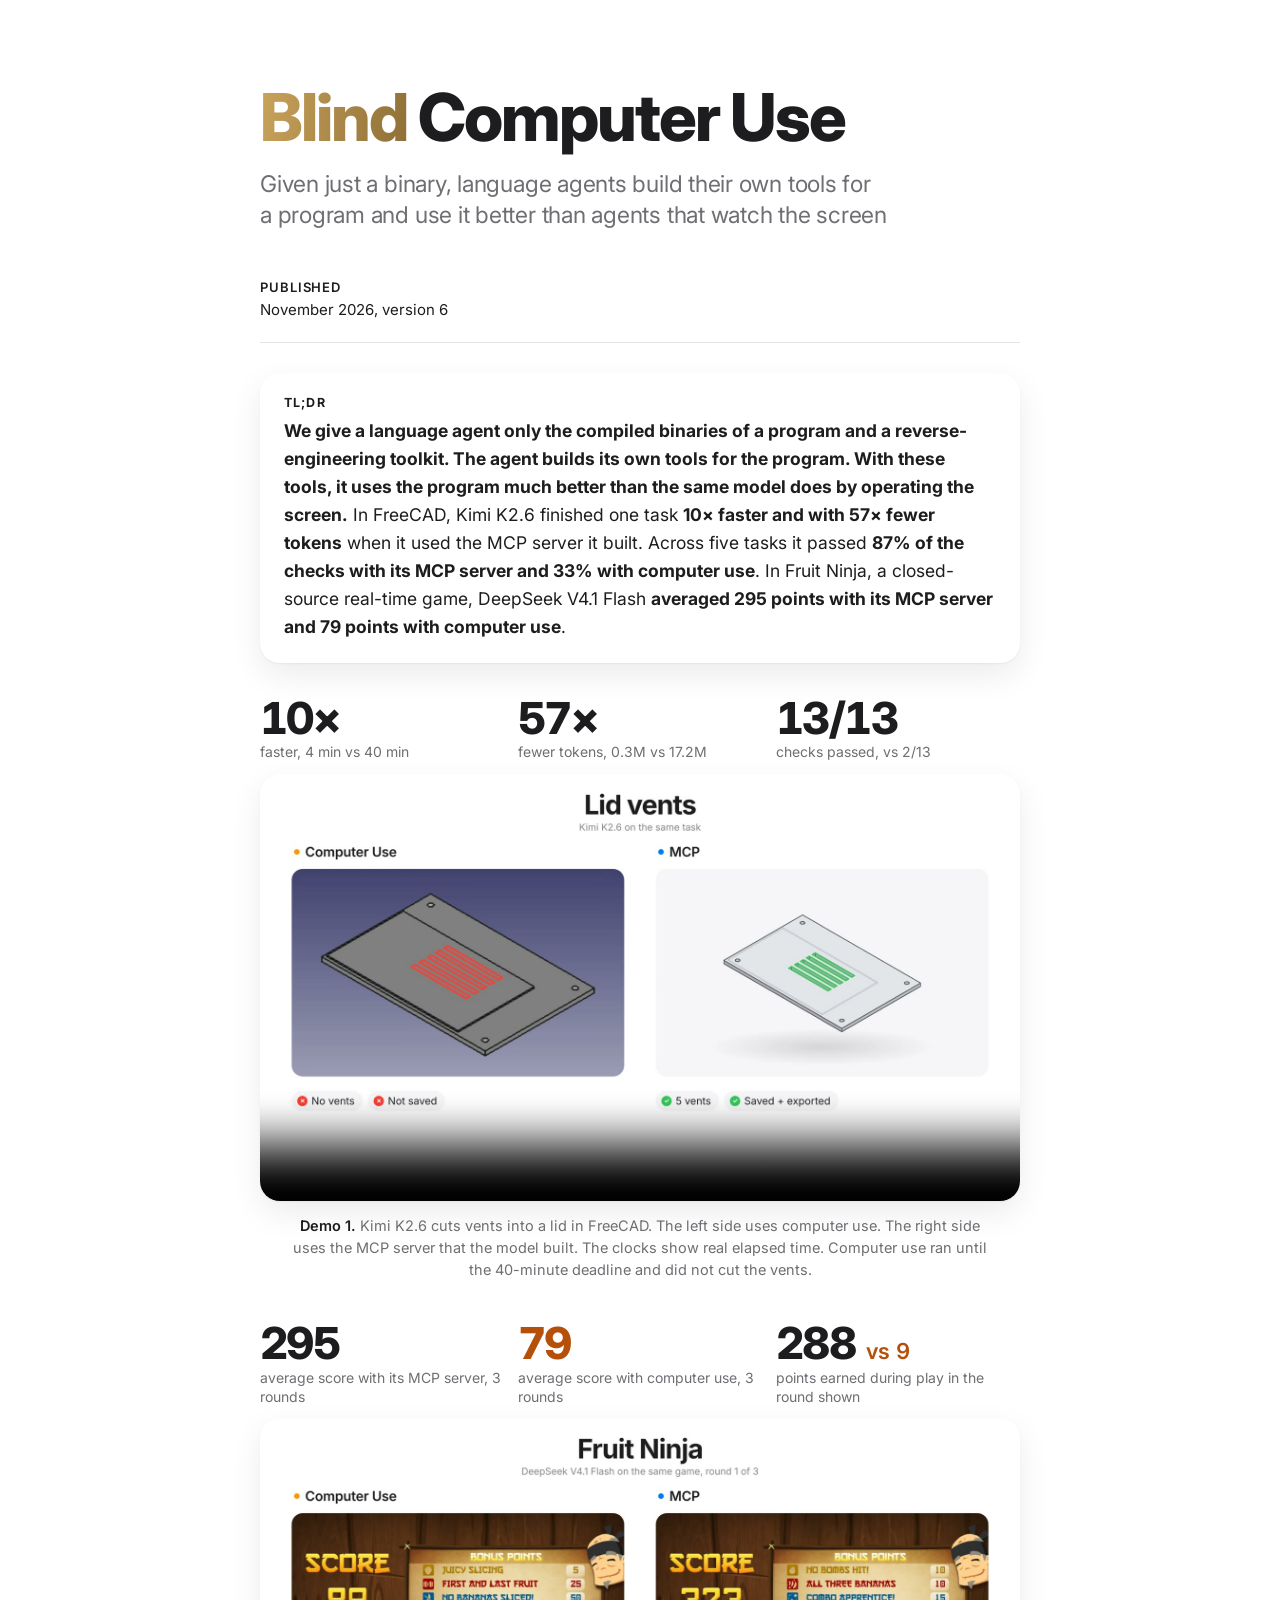
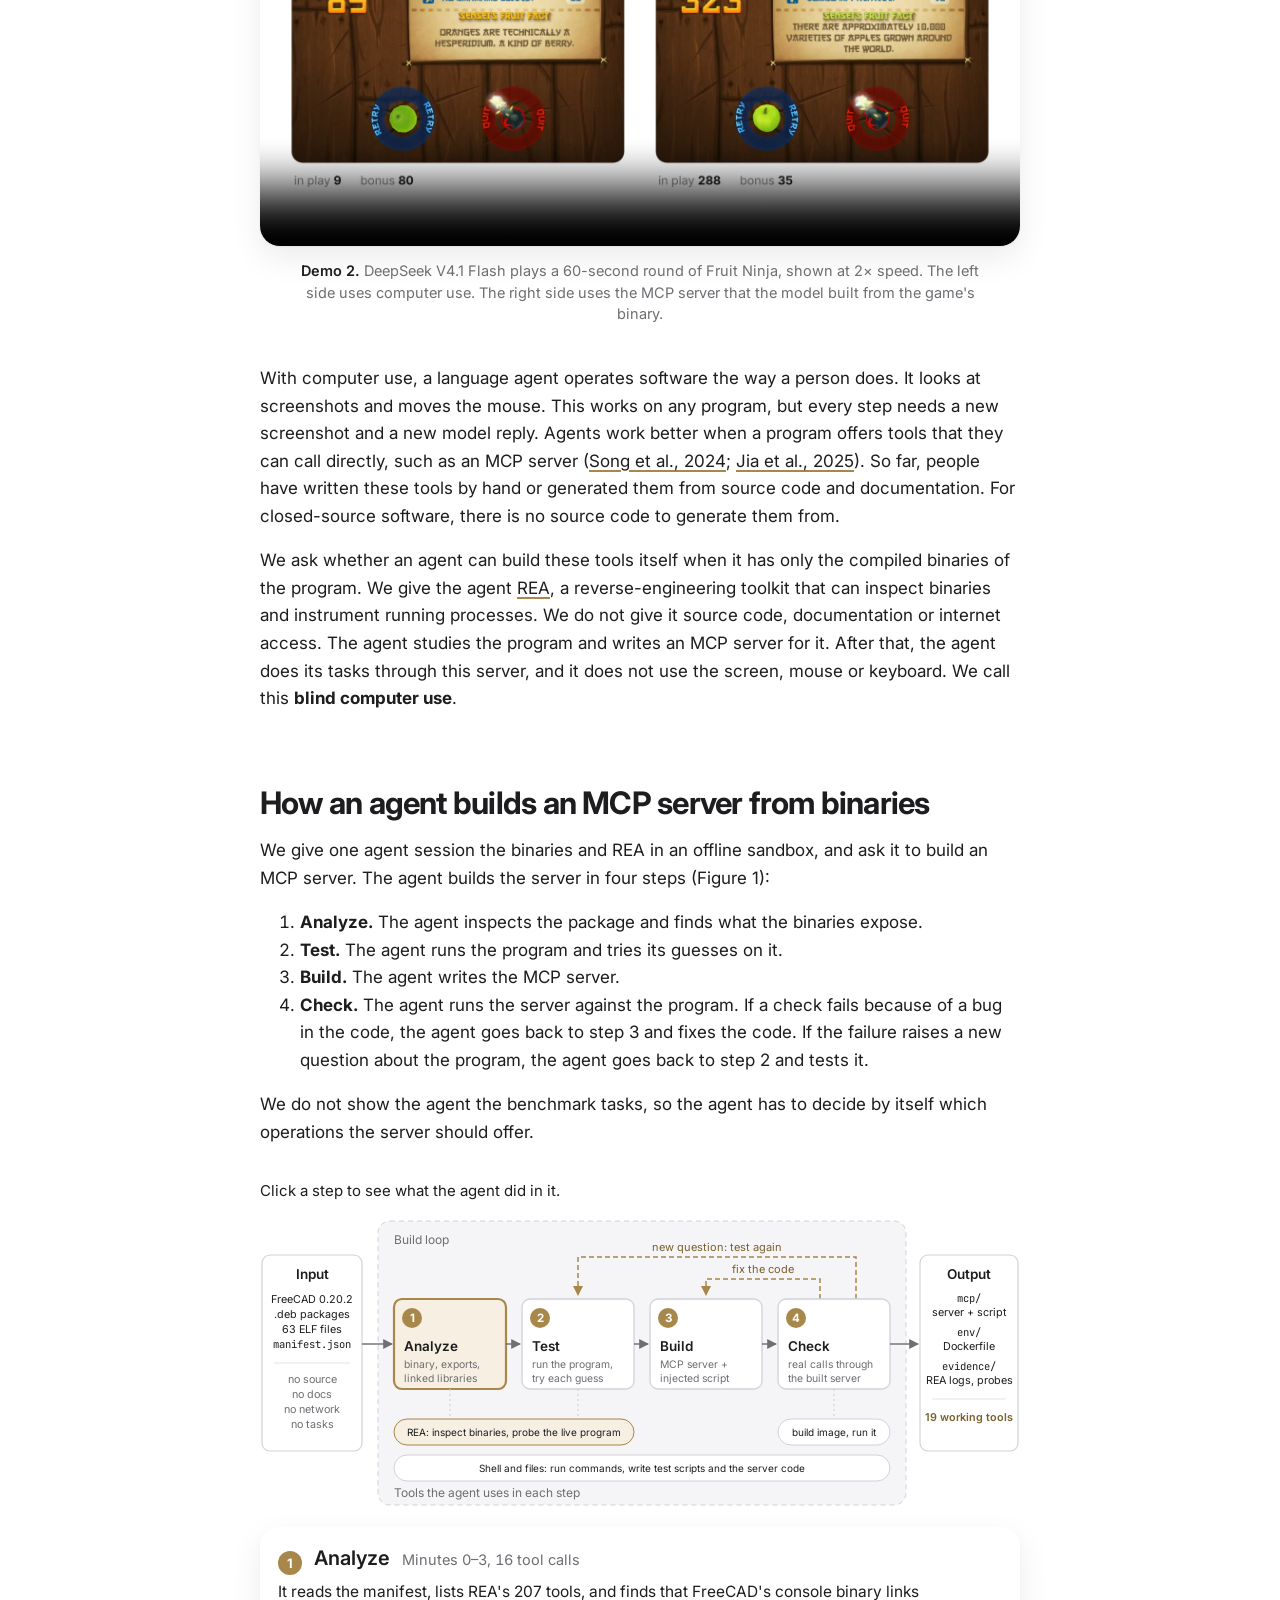
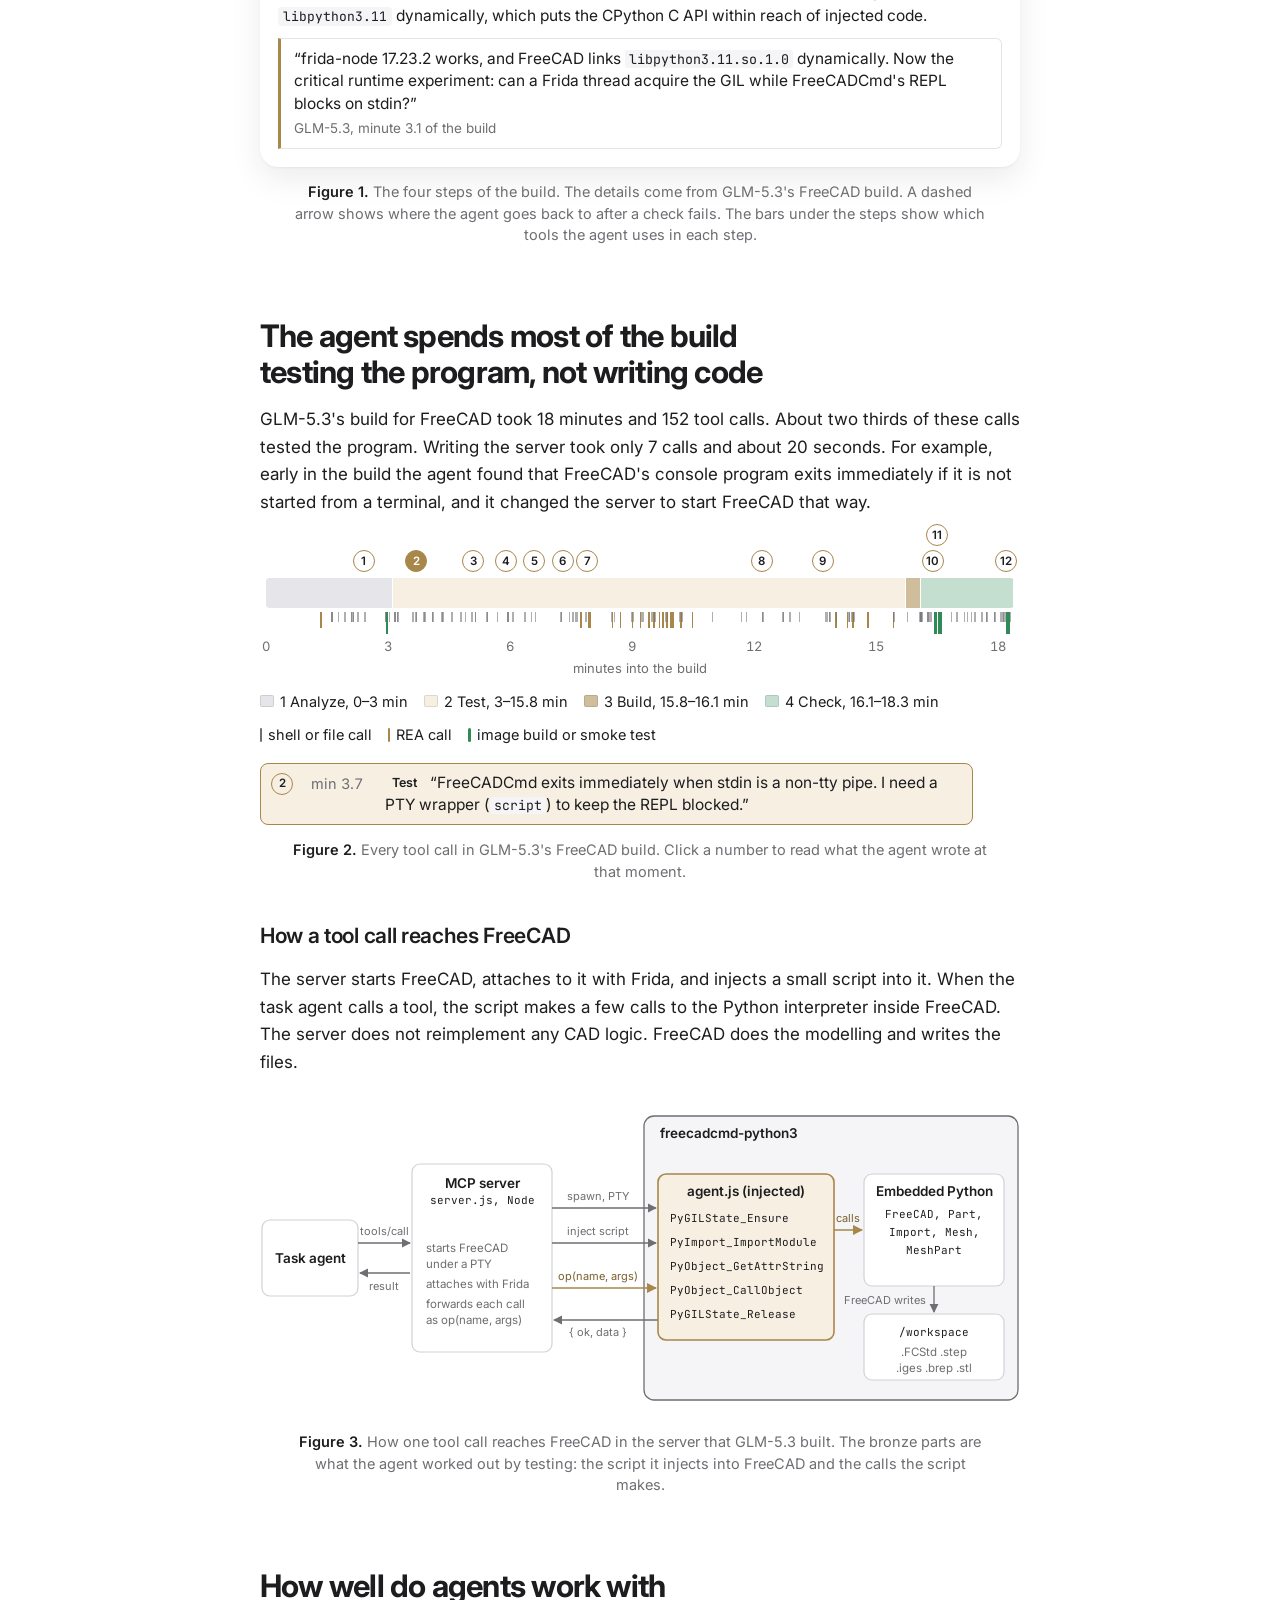
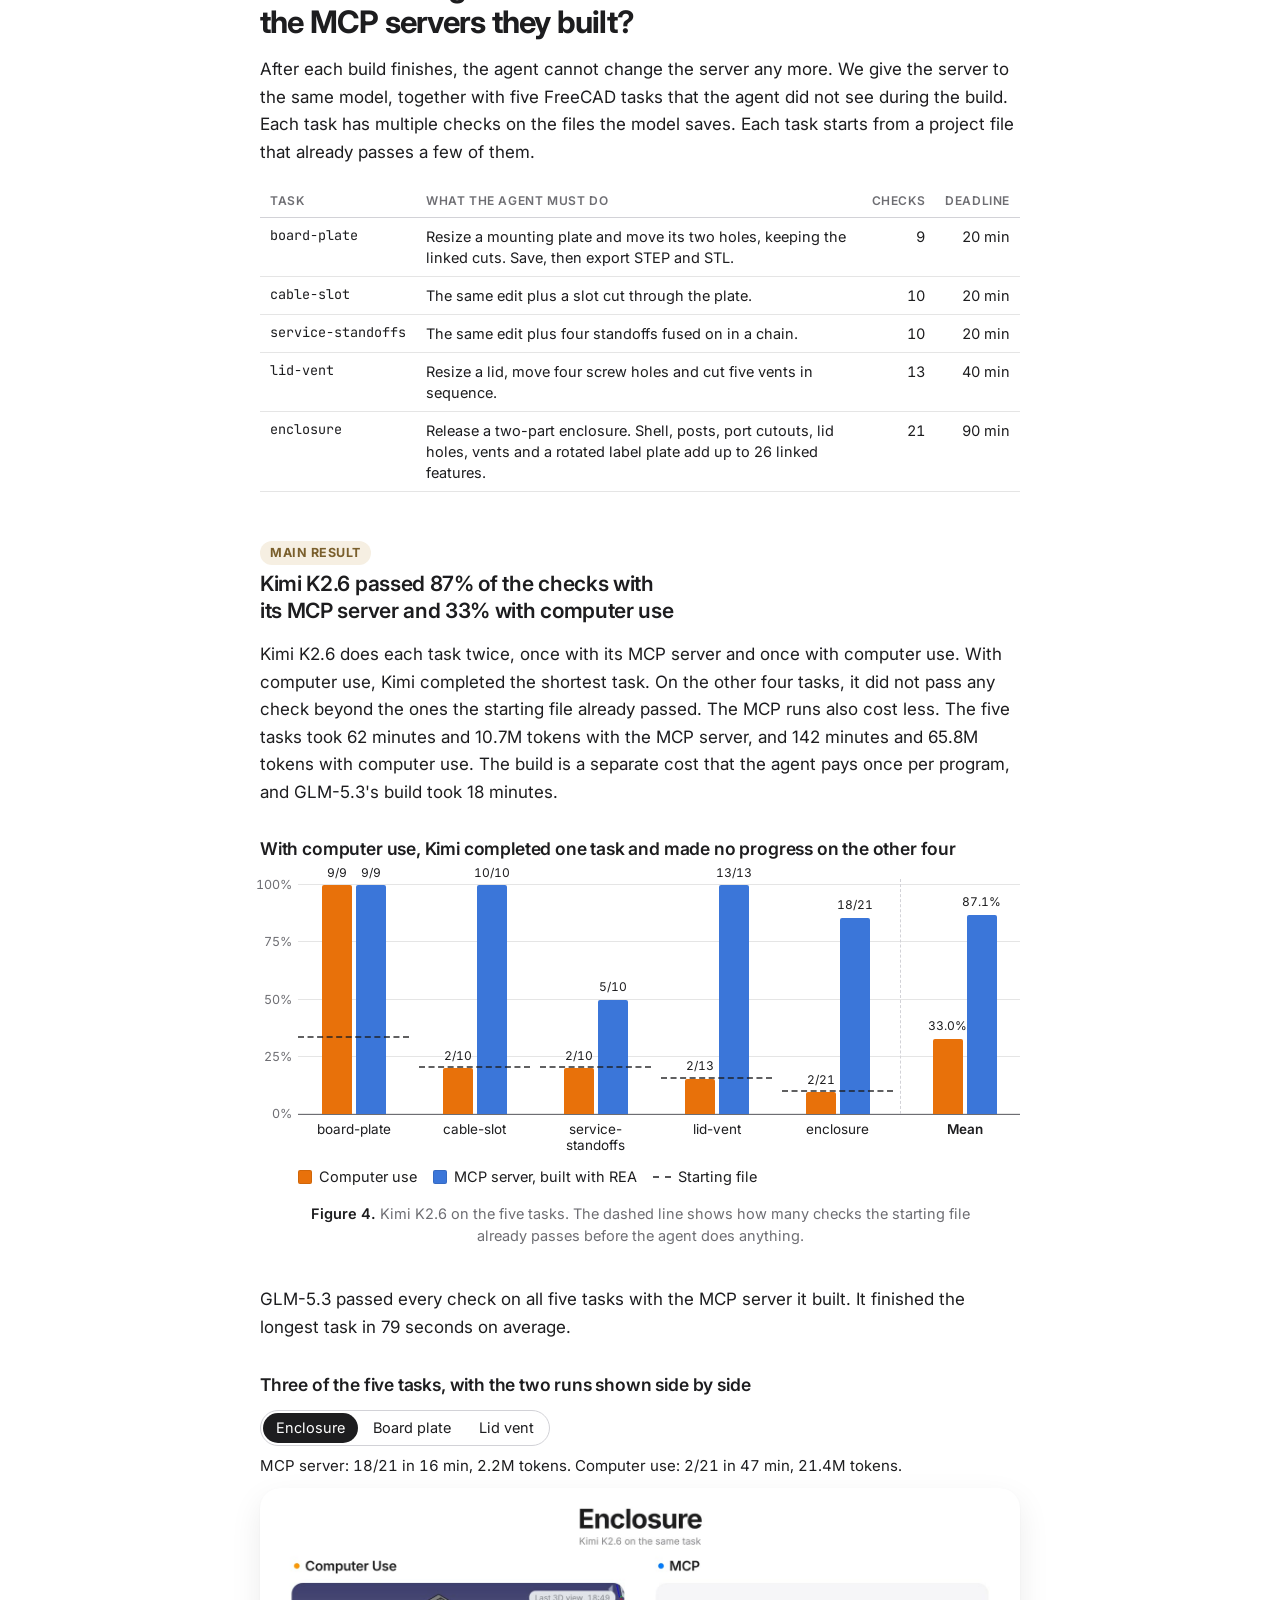
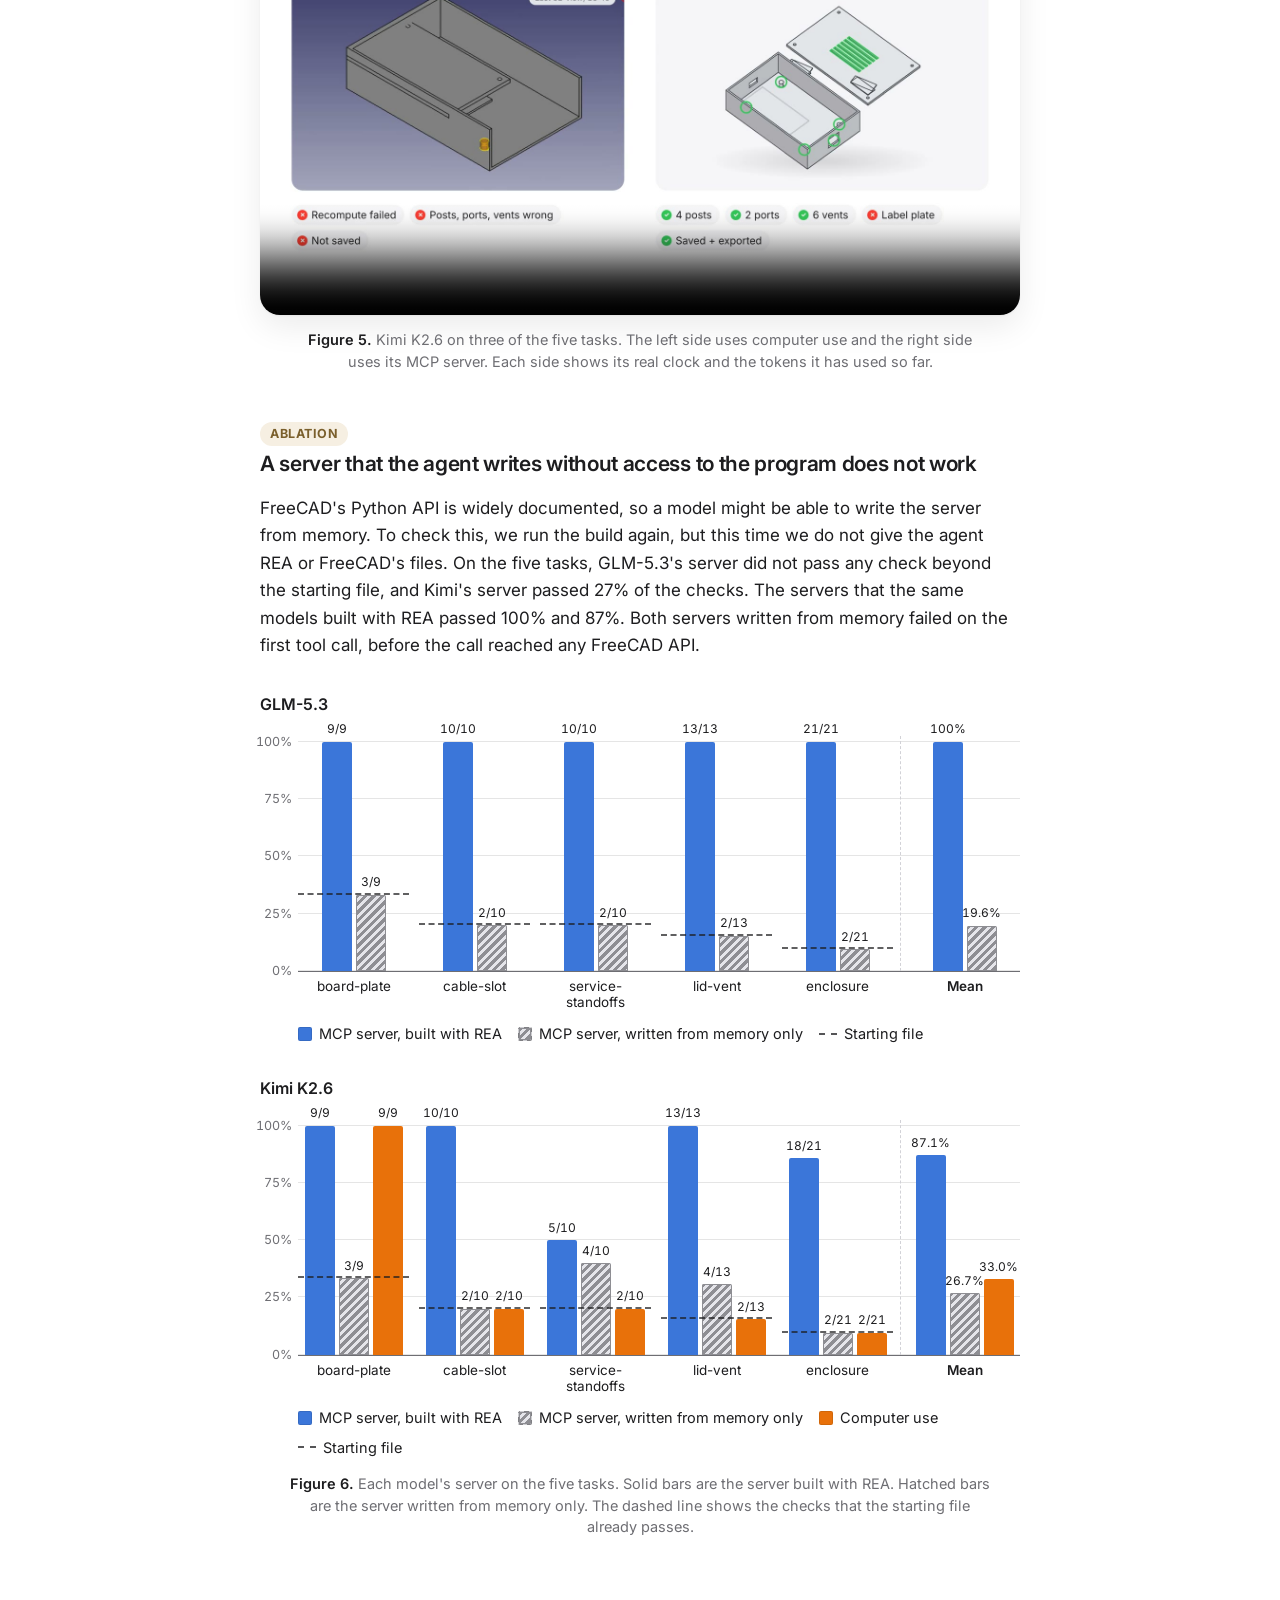
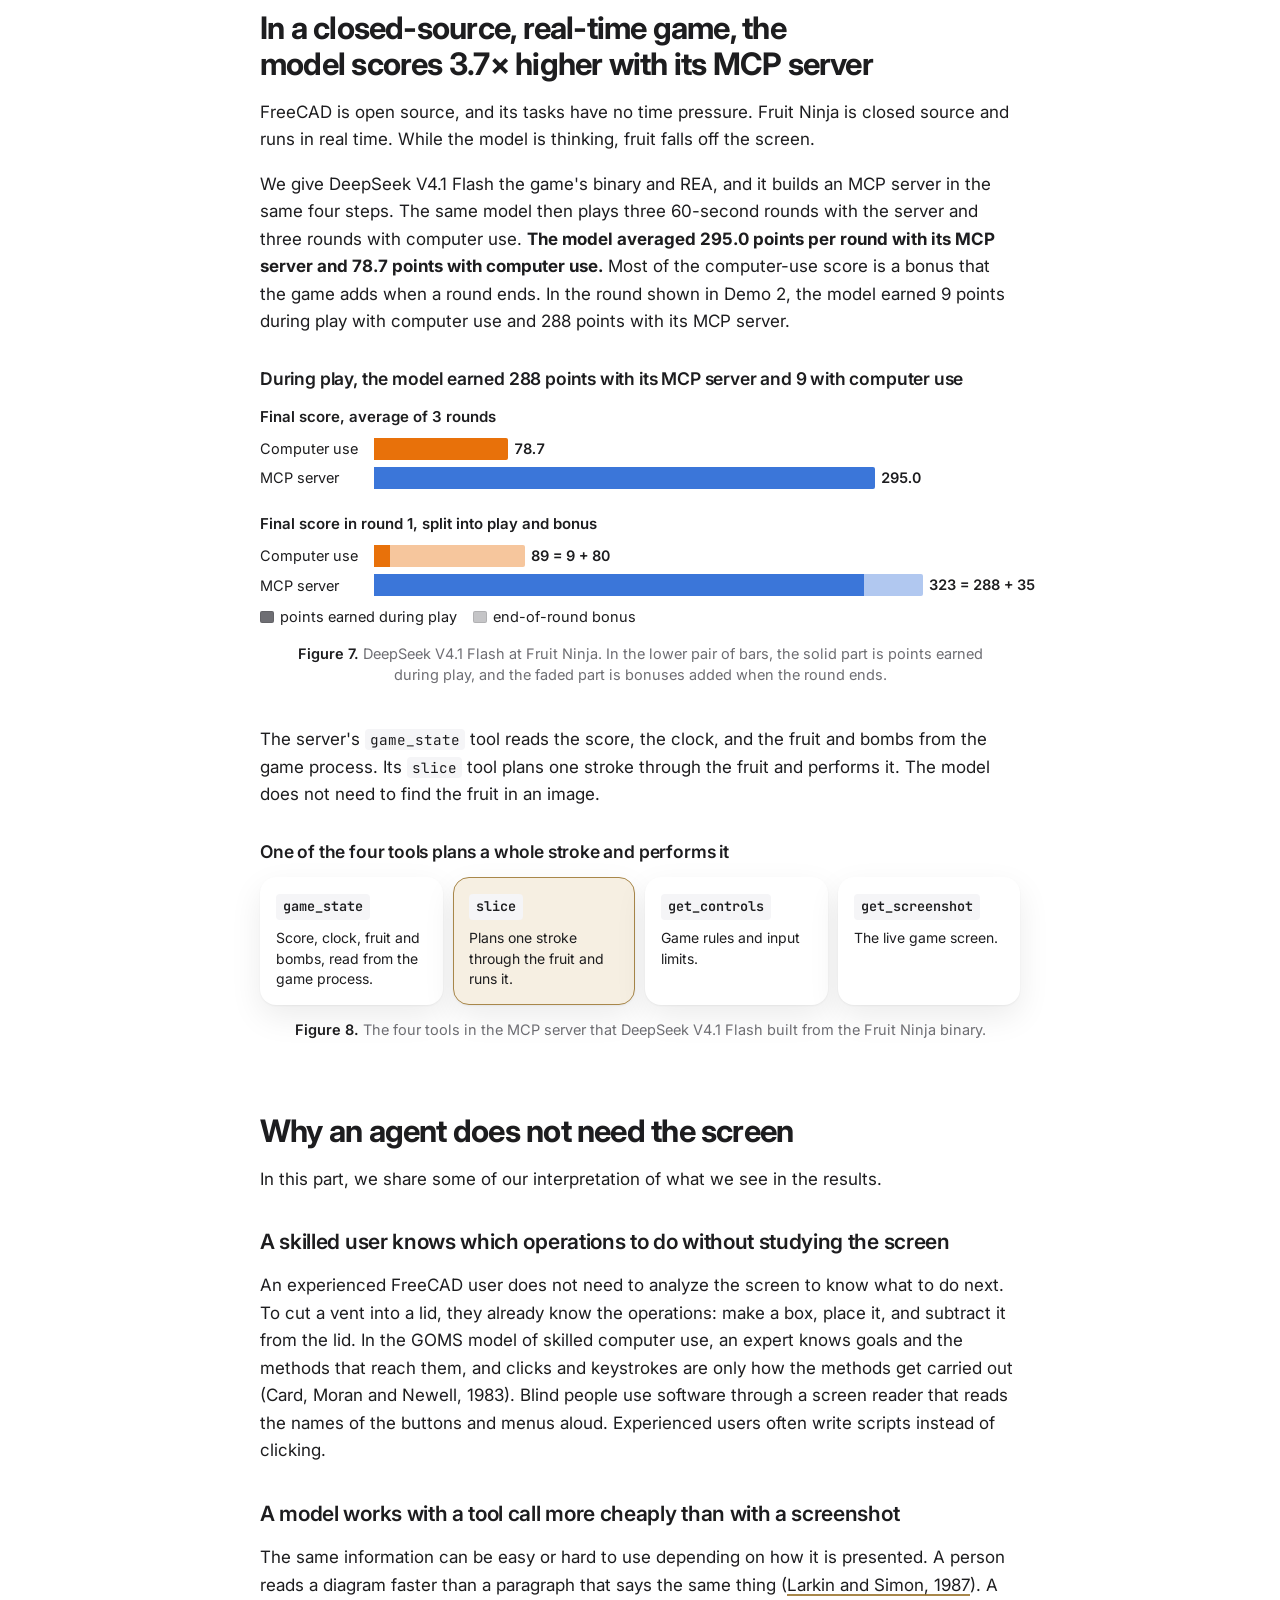
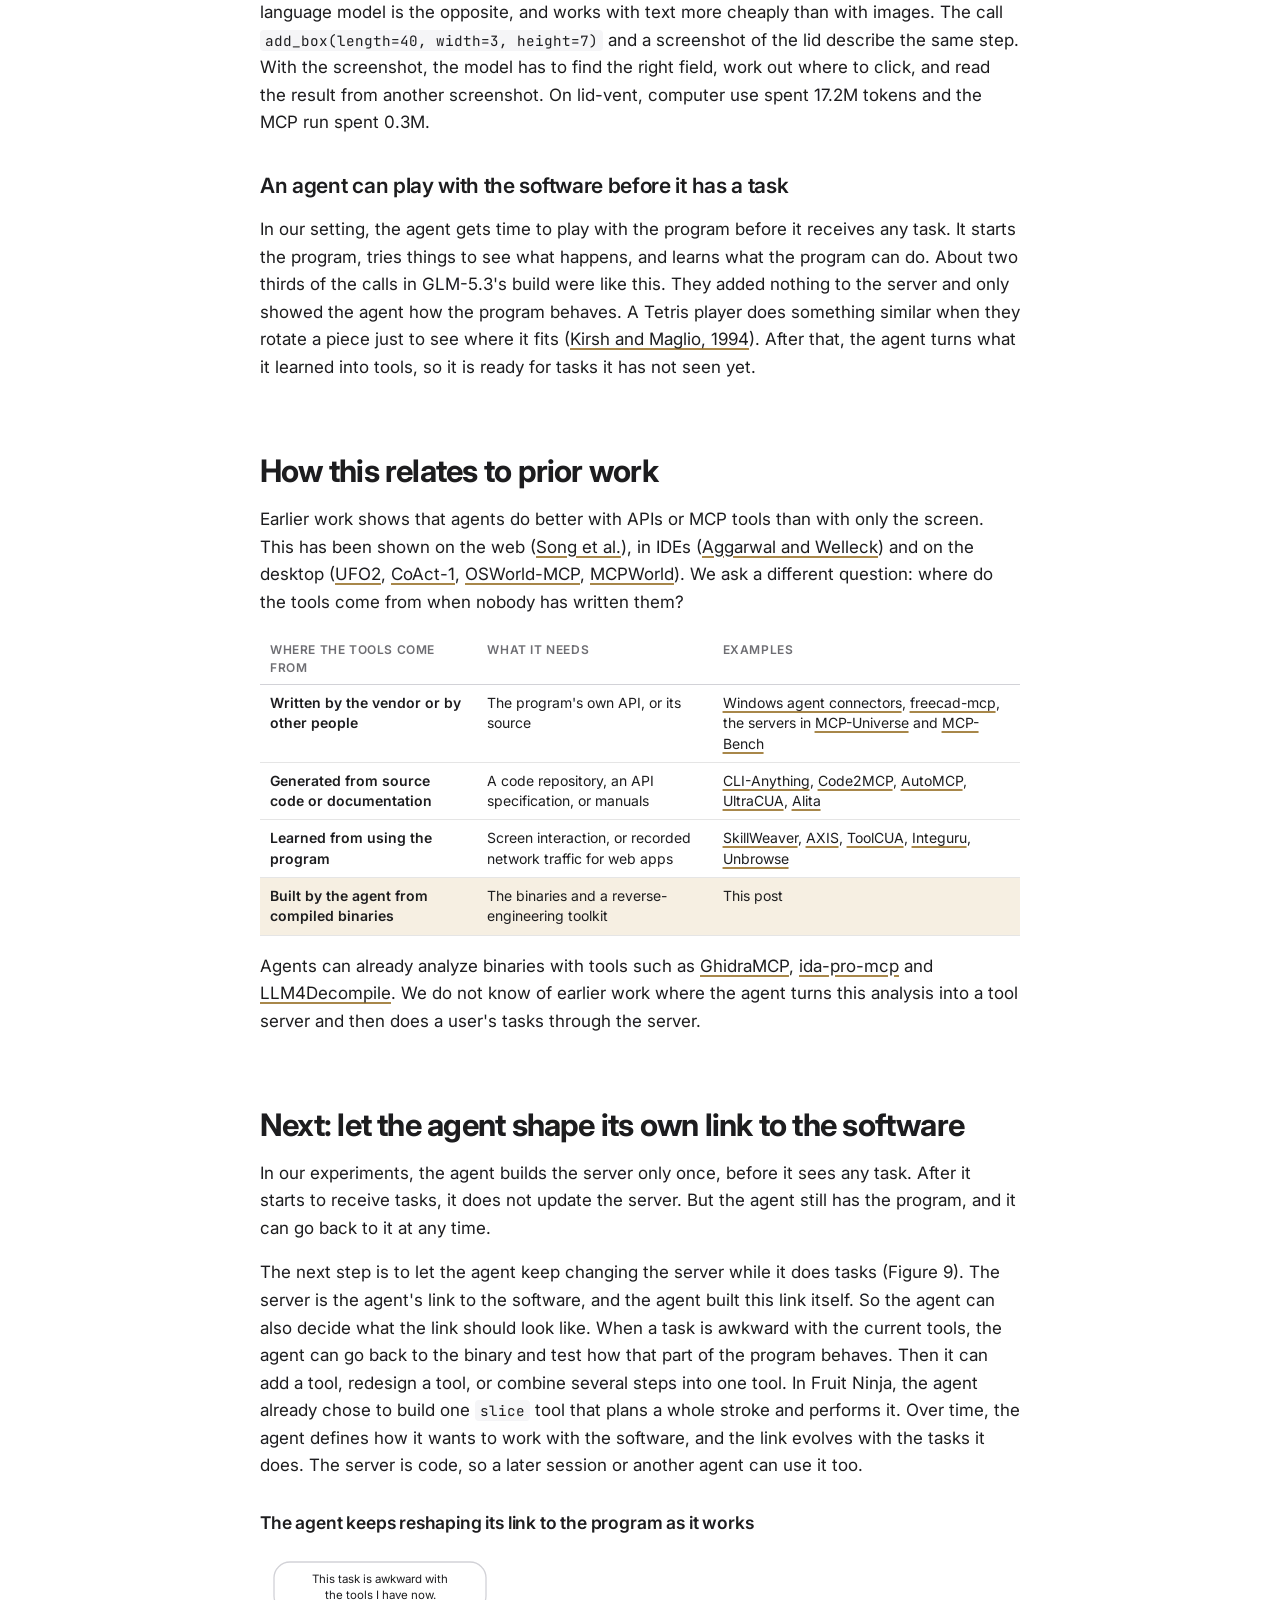
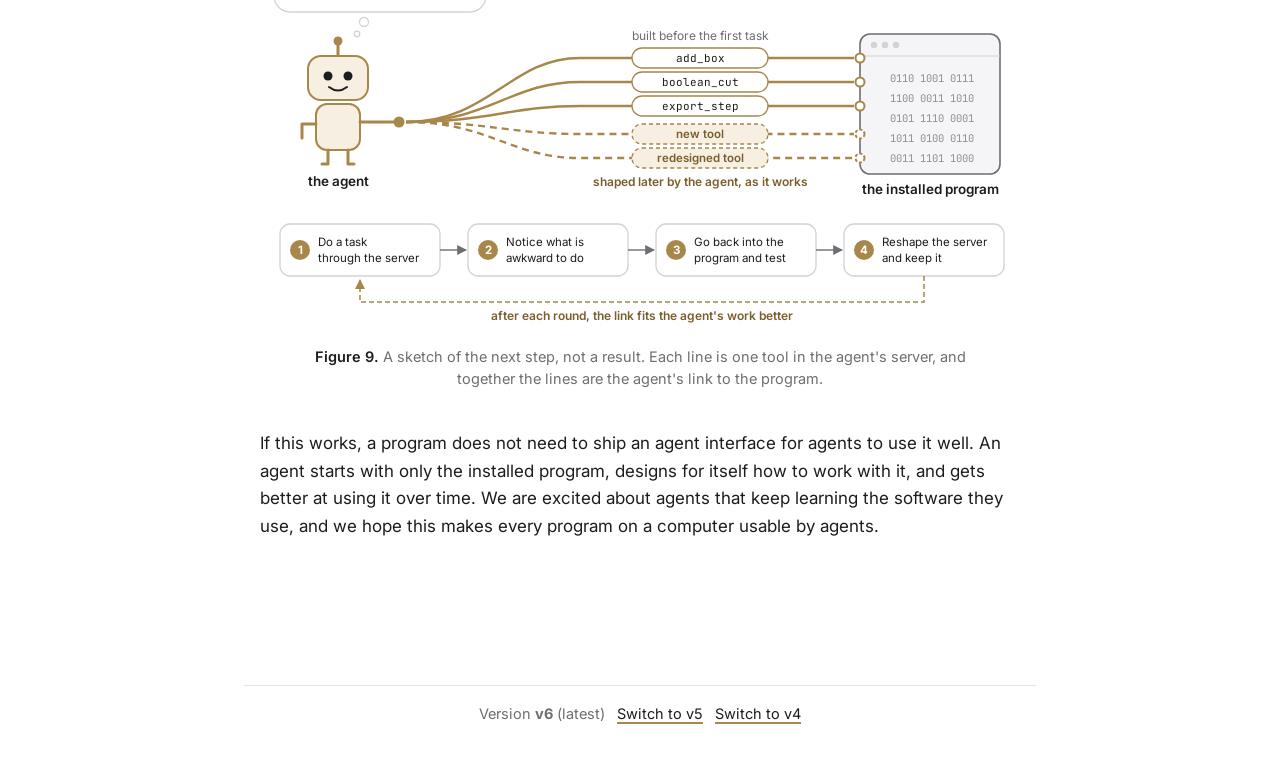
==== index.html @ 5952d673 "Change the accent colour to champagne bronze Co-Authored-By: Claude Fable 5.2 <noreply@anthropic.com" ====
<!DOCTYPE html>
<html lang="en">
<head>
  <meta charset="UTF-8">
  <meta name="viewport" content="width=device-width, initial-scale=1, viewport-fit=cover">
  <title>Blind Computer Use</title>
  <meta name="description" content="A language agent given only a closed-source program's binaries and a reverse-engineering toolkit builds its own MCP server for the program. Working through that server, it finishes a FreeCAD task 10x faster with 57x fewer tokens than computer use, and averages 295 points to 79 at Fruit Ninja.">
  <meta property="og:type" content="article">
  <meta property="og:title" content="Blind Computer Use: Given just a binary, language agents build their own tools for a program and use it better than agents that watch the screen">
  <meta property="og:description" content="A language agent given only a closed-source program's binaries and a reverse-engineering toolkit builds its own MCP server for the program. Working through that server, it finishes a FreeCAD task 10x faster with 57x fewer tokens than computer use, and averages 295 points to 79 at Fruit Ninja.">
  <meta property="og:image" content="https://kaoru0822-kitauji.github.io/software-in-mcp-out/media/v6/lid-vent.jpg">
  <link rel="preconnect" href="https://fonts.googleapis.com">
<link rel="preconnect" href="https://fonts.gstatic.com" crossorigin>
<link rel="stylesheet" href="https://fonts.googleapis.com/css2?family=Inter:ital,opsz,wght@0,14..32,400..800;1,14..32,400..800&family=JetBrains+Mono:wght@400;600&display=swap">
  <link rel="stylesheet" href="css/style.css">
</head>
<body>
<header>
  <div class="band">
    <div class="col">
      <h1><span class="hl nw">Blind</span> <span class="nw">Computer Use</span></h1>
      <p class="subtitle">Given just a binary, language agents build their own tools for a program and use it better than agents that watch the screen</p>
    </div>
  </div>
  <div class="col">
    <div class="byline">
      <div><h3>Published</h3><p>November 2026, version 6</p></div>
    </div>
  </div>
</header>

<article class="col">

  <div class="tldr">
    <b>TL;DR</b>
    <p><b>We give a language agent only the compiled binaries of a program and a reverse-engineering toolkit. The agent builds its own tools for the program. With these tools, it uses the program much better than the same model does by operating the screen.</b> In FreeCAD, Kimi K2.6 finished one task <b>10× faster and with 57× fewer tokens</b> when it used the MCP server it built. Across five tasks it passed <b>87% of the checks with its MCP server and 33% with computer use</b>. In Fruit Ninja, a closed-source real-time game, DeepSeek V4.1 Flash <b>averaged 295 points with its MCP server and 79 points with computer use</b>.</p>
  </div>

  <figure class="demo" id="demo-lid">
    <div class="demo-stats">
      <div><span class="demo-big">10×</span><span class="demo-note">faster, 4 min vs 40 min</span></div>
      <div><span class="demo-big">57×</span><span class="demo-note">fewer tokens, 0.3M vs 17.2M</span></div>
      <div><span class="demo-big">13/13</span><span class="demo-note">checks passed, vs 2/13</span></div>
    </div>
    <div class="vid-wrap">
      <video controls playsinline preload="metadata" poster="media/v6/lid-vent.jpg" src="media/v6/lid-vent.mp4" aria-label="Kimi K2.6 on the lid-vent task, computer use on the left and its MCP server on the right"></video>
    </div>
    <figcaption><b>Demo 1.</b> Kimi K2.6 cuts vents into a lid in FreeCAD. The left side uses computer use. The right side uses the MCP server that the model built. The clocks show real elapsed time. Computer use ran until the 40-minute deadline and did not cut the vents.</figcaption>
  </figure>

  <figure class="demo" id="demo-fruit">
    <div class="demo-stats">
      <div><span class="demo-big">295</span><span class="demo-note">average score with its MCP server, 3 rounds</span></div>
      <div><span class="demo-big gui">79</span><span class="demo-note">average score with computer use, 3 rounds</span></div>
      <div><span class="demo-big">288 <small>vs 9</small></span><span class="demo-note">points earned during play in the round shown</span></div>
    </div>
    <div class="vid-wrap">
      <video controls playsinline preload="metadata" poster="media/v6/fruit-ninja.jpg" src="media/v6/fruit-ninja.mp4" aria-label="DeepSeek V4.1 Flash playing Fruit Ninja, computer use on the left and its MCP server on the right"></video>
    </div>
    <figcaption><b>Demo 2.</b> DeepSeek V4.1 Flash plays a 60-second round of Fruit Ninja, shown at 2× speed. The left side uses computer use. The right side uses the MCP server that the model built from the game's binary.</figcaption>
  </figure>

  <p>With computer use, a language agent operates software the way a person does. It looks at screenshots and moves the mouse. This works on any program, but every step needs a new screenshot and a new model reply. Agents work better when a program offers tools that they can call directly, such as an MCP server (<a href="https://arxiv.org/abs/2410.16464">Song et al., 2024</a>; <a href="https://arxiv.org/abs/2510.24563">Jia et al., 2025</a>). So far, people have written these tools by hand or generated them from source code and documentation. For closed-source software, there is no source code to generate them from.</p>
  <p>We ask whether an agent can build these tools itself when it has only the compiled binaries of the program. We give the agent <a href="https://github.com/morluto/rea">REA</a>, a reverse-engineering toolkit that can inspect binaries and instrument running processes. We do not give it source code, documentation or internet access. The agent studies the program and writes an MCP server for it. After that, the agent does its tasks through this server, and it does not use the screen, mouse or keyboard. We call this <b>blind computer use</b>.</p>

  
  <!-- ===================================================== -->
  <h2 id="pipeline">How an agent builds an MCP server from binaries</h2>
  <p>We give one agent session the binaries and REA in an offline sandbox, and ask it to build an MCP server. The agent builds the server in four steps (Figure 1):</p>
  <ol>
    <li><b>Analyze.</b> The agent inspects the package and finds what the binaries expose.</li>
    <li><b>Test.</b> The agent runs the program and tries its guesses on it.</li>
    <li><b>Build.</b> The agent writes the MCP server.</li>
    <li><b>Check.</b> The agent runs the server against the program. If a check fails because of a bug in the code, the agent goes back to step 3 and fixes the code. If the failure raises a new question about the program, the agent goes back to step 2 and tests it.</li>
  </ol>
  <p>We do not show the agent the benchmark tasks, so the agent has to decide by itself which operations the server should offer.</p>

  <figure class="pipe" id="fig-pipe">
    <div class="fig-tools">
      <span>Click a step to see what the agent did in it.</span>
    </div>

    <svg class="pipe-svg pipe-wide" viewBox="0 0 760 300" role="img" aria-label="The build loop: input package, then analyze, test, build, check, with feedback from checking back to building and testing, and an MCP server as output. REA is used in the analyze and test steps, shell and file tools in every step, and the image build and test run in the check step.">
      <defs>
        <marker id="pw-a" viewBox="0 0 10 10" refX="9" refY="5" markerWidth="7" markerHeight="7" orient="auto-start-reverse"><path class="mk" d="M0 0 L10 5 L0 10 z"/></marker>
        <marker id="pw-b" viewBox="0 0 10 10" refX="9" refY="5" markerWidth="7" markerHeight="7" orient="auto-start-reverse"><path class="mk-acc" d="M0 0 L10 5 L0 10 z"/></marker>
      </defs>
      <g class="io">
        <rect x="2" y="42" width="100" height="196" rx="8"/>
        <text x="52" y="66" text-anchor="middle" class="t-h">Input</text>
        <text x="52" y="90" text-anchor="middle">FreeCAD 0.20.2</text>
        <text x="52" y="105" text-anchor="middle">.deb packages</text>
        <text x="52" y="120" text-anchor="middle">63 ELF files</text>
        <text x="52" y="135" text-anchor="middle" class="t-mono">manifest.json</text>
        <line x1="14" x2="90" y1="150" y2="150"/>
        <text x="52" y="170" text-anchor="middle" class="t-neg">no source</text>
        <text x="52" y="185" text-anchor="middle" class="t-neg">no docs</text>
        <text x="52" y="200" text-anchor="middle" class="t-neg">no network</text>
        <text x="52" y="215" text-anchor="middle" class="t-neg">no tasks</text>
      </g>
      <rect class="loop" x="118" y="8" width="528" height="284" rx="12"/>
      <text x="134" y="31" class="t-cap">Build loop</text>

      <path class="fb" d="M560 86 V66 H446 V82" marker-end="url(#pw-b)"/>
      <text class="t-fb" x="503" y="60" text-anchor="middle">fix the code</text>
      <path class="fb" d="M596 86 V44 H318 V82" marker-end="url(#pw-b)"/>
      <text class="t-fb" x="457" y="38" text-anchor="middle">new question: test again</text>

      <g class="stage off" data-stage="1" tabindex="0" role="button" aria-label="Step 1, Analyze">
        <rect x="134" y="86" width="112" height="90" rx="8"/>
        <circle class="badge" cx="152" cy="105" r="10"/><text class="badge-t" x="152" y="109" text-anchor="middle">1</text>
        <text class="t-st" x="144" y="138">Analyze</text>
        <text class="t-sub m-rea" x="144" y="155">binary, exports,</text>
        <text class="t-sub m-rea" x="144" y="169">linked libraries</text>
        <text class="t-sub m-mem" x="144" y="155">nothing to</text>
        <text class="t-sub m-mem" x="144" y="169">inspect</text>
      </g>
      <g class="stage off" data-stage="2" tabindex="0" role="button" aria-label="Step 2, Test">
        <rect x="262" y="86" width="112" height="90" rx="8"/>
        <circle class="badge" cx="280" cy="105" r="10"/><text class="badge-t" x="280" y="109" text-anchor="middle">2</text>
        <text class="t-st" x="272" y="138">Test</text>
        <text class="t-sub m-rea" x="272" y="155">run the program,</text>
        <text class="t-sub m-rea" x="272" y="169">try each guess</text>
        <text class="t-sub m-mem" x="272" y="155">program can't run,</text>
        <text class="t-sub m-mem" x="272" y="169">memory only</text>
      </g>
      <g class="stage" data-stage="3" tabindex="0" role="button" aria-label="Step 3, Build">
        <rect x="390" y="86" width="112" height="90" rx="8"/>
        <circle class="badge" cx="408" cy="105" r="10"/><text class="badge-t" x="408" y="109" text-anchor="middle">3</text>
        <text class="t-st" x="400" y="138">Build</text>
        <text class="t-sub m-rea" x="400" y="155">MCP server +</text>
        <text class="t-sub m-rea" x="400" y="169">injected script</text>
        <text class="t-sub m-mem" x="400" y="155">written from</text>
        <text class="t-sub m-mem" x="400" y="169">memory</text>
      </g>
      <g class="stage" data-stage="4" tabindex="0" role="button" aria-label="Step 4, Check">
        <rect x="518" y="86" width="112" height="90" rx="8"/>
        <circle class="badge" cx="536" cy="105" r="10"/><text class="badge-t" x="536" y="109" text-anchor="middle">4</text>
        <text class="t-st" x="528" y="138">Check</text>
        <text class="t-sub m-rea" x="528" y="155">real calls through</text>
        <text class="t-sub m-rea" x="528" y="169">the built server</text>
        <text class="t-sub m-mem" x="528" y="155">build image,</text>
        <text class="t-sub m-mem" x="528" y="169">list tools only</text>
      </g>

      <line class="flow" x1="102" y1="131" x2="132" y2="131" marker-end="url(#pw-a)"/>
      <line class="flow" x1="246" y1="131" x2="260" y2="131" marker-end="url(#pw-a)"/>
      <line class="flow" x1="374" y1="131" x2="388" y2="131" marker-end="url(#pw-a)"/>
      <line class="flow" x1="502" y1="131" x2="516" y2="131" marker-end="url(#pw-a)"/>
      <line class="flow" x1="630" y1="131" x2="658" y2="131" marker-end="url(#pw-a)"/>

      <text class="t-cap" x="134" y="284">Tools the agent uses in each step</text>
      <g class="rail rea off">
        <line class="tool-link" x1="190" y1="176" x2="190" y2="206"/><line class="tool-link" x1="318" y1="176" x2="318" y2="206"/>
        <rect x="134" y="206" width="240" height="26" rx="13"/>
        <text class="m-rea" x="254" y="223" text-anchor="middle">REA: inspect binaries, probe the live program</text>
        <text class="m-mem" x="254" y="223" text-anchor="middle">REA withheld</text>
      </g>
      <g class="rail">
        <line class="tool-link" x1="574" y1="176" x2="574" y2="206"/>
        <rect x="518" y="206" width="112" height="26" rx="13"/>
        <text class="m-rea" x="574" y="223" text-anchor="middle">build image, run it</text>
        <text class="m-mem" x="574" y="223" text-anchor="middle">build image only</text>
      </g>
      <g class="rail">
        <rect x="134" y="242" width="496" height="26" rx="13"/>
        <text x="382" y="259" text-anchor="middle">Shell and files: run commands, write test scripts and the server code</text>
      </g>

      <g class="io">
        <rect x="660" y="42" width="98" height="196" rx="8"/>
        <text x="709" y="66" text-anchor="middle" class="t-h">Output</text>
        <text x="709" y="89" text-anchor="middle" class="t-mono">mcp/</text>
        <text x="709" y="103" text-anchor="middle">server + script</text>
        <text x="709" y="123" text-anchor="middle" class="t-mono">env/</text>
        <text x="709" y="137" text-anchor="middle">Dockerfile</text>
        <text x="709" y="157" text-anchor="middle" class="t-mono">evidence/</text>
        <text x="709" y="171" text-anchor="middle">REA logs, probes</text>
        <line x1="672" x2="746" y1="186" y2="186"/>
        <text x="709" y="208" text-anchor="middle" class="t-strong m-rea">19 working tools</text>
        <text x="709" y="208" text-anchor="middle" class="t-strong m-mem">fails on call 1</text>
      </g>
    </svg>

    <svg class="pipe-svg pipe-tall" viewBox="0 0 360 650" role="img" aria-label="The build loop, top to bottom: input package, analyze, test, build, check, then the MCP server as output. Each step is tagged with the tools the agent uses in it.">
      <defs>
        <marker id="pt-a" viewBox="0 0 10 10" refX="9" refY="5" markerWidth="7" markerHeight="7" orient="auto-start-reverse"><path class="mk" d="M0 0 L10 5 L0 10 z"/></marker>
        <marker id="pt-b" viewBox="0 0 10 10" refX="9" refY="5" markerWidth="7" markerHeight="7" orient="auto-start-reverse"><path class="mk-acc" d="M0 0 L10 5 L0 10 z"/></marker>
      </defs>
      <g class="io">
        <rect x="8" y="4" width="344" height="76" rx="8"/>
        <text x="180" y="26" text-anchor="middle" class="t-h">Input</text>
        <text x="180" y="47" text-anchor="middle">FreeCAD 0.20.2 .deb packages, 63 ELF files</text>
        <text x="180" y="66" text-anchor="middle" class="t-neg">no source, no docs, no network, no tasks</text>
      </g>
      <line class="flow" x1="140" y1="80" x2="140" y2="102" marker-end="url(#pt-a)"/>
      <rect class="loop" x="8" y="104" width="344" height="424" rx="12"/>
      <text x="22" y="127" class="t-cap">Build loop, with the tools used in each step</text>

      <g class="stage off" data-stage="1" tabindex="0" role="button" aria-label="Step 1, Analyze">
        <rect x="24" y="142" width="232" height="70" rx="8"/>
        <circle class="badge" cx="44" cy="162" r="10"/><text class="badge-t" x="44" y="166" text-anchor="middle">1</text>
        <text class="t-st" x="62" y="167">Analyze</text>
        <text class="t-tool m-rea" x="246" y="167" text-anchor="end">REA + shell</text>
        <text class="t-tool m-mem" x="246" y="167" text-anchor="end">REA withheld</text>
        <text class="t-sub m-rea" x="62" y="188">binary, exports, linked libraries</text>
        <text class="t-sub m-mem" x="62" y="188">nothing to inspect</text>
      </g>
      <g class="stage off" data-stage="2" tabindex="0" role="button" aria-label="Step 2, Test">
        <rect x="24" y="238" width="232" height="70" rx="8"/>
        <circle class="badge" cx="44" cy="258" r="10"/><text class="badge-t" x="44" y="262" text-anchor="middle">2</text>
        <text class="t-st" x="62" y="263">Test</text>
        <text class="t-tool m-rea" x="246" y="263" text-anchor="end">REA + shell</text>
        <text class="t-tool m-mem" x="246" y="263" text-anchor="end">REA withheld</text>
        <text class="t-sub m-rea" x="62" y="284">run the program, try each guess</text>
        <text class="t-sub m-mem" x="62" y="284">program can't run, memory only</text>
      </g>
      <g class="stage" data-stage="3" tabindex="0" role="button" aria-label="Step 3, Build">
        <rect x="24" y="334" width="232" height="70" rx="8"/>
        <circle class="badge" cx="44" cy="354" r="10"/><text class="badge-t" x="44" y="358" text-anchor="middle">3</text>
        <text class="t-st" x="62" y="359">Build</text>
        <text class="t-tool m-rea" x="246" y="359" text-anchor="end">files</text>
        <text class="t-tool m-mem" x="246" y="359" text-anchor="end">files</text>
        <text class="t-sub m-rea" x="62" y="380">MCP server + injected script</text>
        <text class="t-sub m-mem" x="62" y="380">written from memory</text>
      </g>
      <g class="stage" data-stage="4" tabindex="0" role="button" aria-label="Step 4, Check">
        <rect x="24" y="430" width="232" height="70" rx="8"/>
        <circle class="badge" cx="44" cy="450" r="10"/><text class="badge-t" x="44" y="454" text-anchor="middle">4</text>
        <text class="t-st" x="62" y="455">Check</text>
        <text class="t-tool m-rea" x="246" y="455" text-anchor="end">shell + image build</text>
        <text class="t-tool m-mem" x="246" y="455" text-anchor="end">shell + image build</text>
        <text class="t-sub m-rea" x="62" y="476">real calls through the built server</text>
        <text class="t-sub m-mem" x="62" y="476">build image, list tools only</text>
      </g>
      <line class="flow" x1="140" y1="212" x2="140" y2="236" marker-end="url(#pt-a)"/>
      <line class="flow" x1="140" y1="308" x2="140" y2="332" marker-end="url(#pt-a)"/>
      <line class="flow" x1="140" y1="404" x2="140" y2="428" marker-end="url(#pt-a)"/>

      <path class="fb" d="M256 458 H290 V369 H260" marker-end="url(#pt-b)"/>
      <text class="t-fb" x="296" y="420">fix</text>
      <path class="fb" d="M256 478 H330 V273 H260" marker-end="url(#pt-b)"/>
      <text class="t-fb" x="0" y="0" transform="translate(344 380) rotate(-90)" text-anchor="middle">test again</text>

      <line class="flow" x1="140" y1="528" x2="140" y2="550" marker-end="url(#pt-a)"/>
      <g class="io">
        <rect x="8" y="552" width="344" height="92" rx="8"/>
        <text x="180" y="574" text-anchor="middle" class="t-h">Output</text>
        <text x="180" y="595" text-anchor="middle">mcp/ server + script, env/Dockerfile, evidence/</text>
        <text x="180" y="622" text-anchor="middle" class="t-strong m-rea">19 working tools</text>
        <text x="180" y="622" text-anchor="middle" class="t-strong m-mem">fails on the first call</text>
      </g>
    </svg>

    <div class="stage-detail" id="stage-detail" aria-live="polite"></div>
    <figcaption><b>Figure 1.</b> The four steps of the build. The details come from GLM-5.3's FreeCAD build. A dashed arrow shows where the agent goes back to after a check fails. The bars under the steps show which tools the agent uses in each step.</figcaption>
  </figure>

  <!-- ===================================================== -->
  <h2 id="build">The agent spends most of the build testing the program, not writing code</h2>
  <p>GLM-5.3's build for FreeCAD took 18 minutes and 152 tool calls. About two thirds of these calls tested the program. Writing the server took only 7 calls and about 20 seconds. For example, early in the build the agent found that FreeCAD's console program exits immediately if it is not started from a terminal, and it changed the server to start FreeCAD that way.</p>

  <figure class="tl" id="fig-tl">
    <div class="tl-area">
      <div class="tl-marks" id="tl-marks"></div>
      <div class="tl-track" id="tl-track" role="img" aria-label="Timeline of the 18-minute build: analyze until minute 3, test until minute 15.8, build until 16.1, check until 18.3."></div>
      <div class="tl-ticks" id="tl-ticks" aria-hidden="true"></div>
      <div class="tl-axis" id="tl-axis" aria-hidden="true"></div>
      <p class="tl-unit">minutes into the build</p>
    </div>
    <div class="tl-legend">
      <span><i class="sw st-1"></i>1 Analyze, 0–3 min</span>
      <span><i class="sw st-2"></i>2 Test, 3–15.8 min</span>
      <span><i class="sw st-3"></i>3 Build, 15.8–16.1 min</span>
      <span><i class="sw st-4"></i>4 Check, 16.1–18.3 min</span>
    </div>
    <div class="tl-legend">
      <span><i class="sw sw-tick" style="background:var(--fg-2)"></i>shell or file call</span>
      <span><i class="sw sw-tick" style="background:var(--accent)"></i>REA call</span>
      <span><i class="sw sw-tick" style="background:var(--ok);width:3px"></i>image build or smoke test</span>
    </div>
    <ol class="tl-list" id="tl-list"></ol>
    <figcaption><b>Figure 2.</b> Every tool call in GLM-5.3's FreeCAD build. Click a number to read what the agent wrote at that moment.</figcaption>
  </figure>

  <h3>How a tool call reaches FreeCAD</h3>
  <p>The server starts FreeCAD, attaches to it with Frida, and injects a small script into it. When the task agent calls a tool, the script makes a few calls to the Python interpreter inside FreeCAD. The server does not reimplement any CAD logic. FreeCAD does the modelling and writes the files.</p>

  <figure>
    <div class="scroll-x">
      <svg class="mech" viewBox="0 0 760 300" role="img" aria-label="A task agent sends tools/call to the MCP server over stdio. The server has started FreeCAD under a PTY and attached Frida, and forwards each call to an agent script inside the FreeCAD process, which calls FreeCAD's Python modules through the C API. FreeCAD writes the project and export files.">
        <defs>
          <marker id="m-a" viewBox="0 0 10 10" refX="9" refY="5" markerWidth="7" markerHeight="7" orient="auto-start-reverse"><path class="mk" d="M0 0 L10 5 L0 10 z"/></marker>
          <marker id="m-b" viewBox="0 0 10 10" refX="9" refY="5" markerWidth="7" markerHeight="7" orient="auto-start-reverse"><path class="mk-acc" d="M0 0 L10 5 L0 10 z"/></marker>
        </defs>
        <rect class="box" x="2" y="112" width="96" height="76" rx="8"/>
        <text x="50" y="155" text-anchor="middle" class="t-h">Task agent</text>

        <line class="flow" x1="98" y1="135" x2="150" y2="135" marker-end="url(#m-a)"/>
        <text x="124" y="127" text-anchor="middle" class="t-lab">tools/call</text>
        <line class="flow" x1="150" y1="165" x2="100" y2="165" marker-end="url(#m-a)"/>
        <text x="124" y="182" text-anchor="middle" class="t-lab">result</text>

        <rect class="box" x="152" y="56" width="140" height="188" rx="8"/>
        <text x="222" y="80" text-anchor="middle" class="t-h">MCP server</text>
        <text x="222" y="96" text-anchor="middle" class="t-mono">server.js, Node</text>
        <text x="166" y="144" class="t-sub">starts FreeCAD</text>
        <text x="166" y="160" class="t-sub">under a PTY</text>
        <text x="166" y="180" class="t-sub">attaches with Frida</text>
        <text x="166" y="200" class="t-sub">forwards each call</text>
        <text x="166" y="216" class="t-sub">as op(name, args)</text>

        <rect class="proc" x="384" y="8" width="374" height="284" rx="10"/>
        <text x="400" y="30" class="t-h">freecadcmd-python3</text>

        <line class="flow" x1="292" y1="100" x2="396" y2="100" marker-end="url(#m-a)"/>
        <text x="338" y="92" text-anchor="middle" class="t-lab">spawn, PTY</text>
        <line class="flow" x1="292" y1="135" x2="396" y2="135" marker-end="url(#m-a)"/>
        <text x="338" y="127" text-anchor="middle" class="t-lab">inject script</text>
        <line class="flow-acc" x1="292" y1="180" x2="396" y2="180" marker-end="url(#m-b)"/>
        <text x="338" y="172" text-anchor="middle" class="t-acc">op(name, args)</text>
        <line class="flow" x1="398" y1="212" x2="294" y2="212" marker-end="url(#m-a)"/>
        <text x="338" y="228" text-anchor="middle" class="t-lab">{ ok, data }</text>

        <rect class="inj" x="398" y="66" width="176" height="166" rx="8"/>
        <text x="486" y="88" text-anchor="middle" class="t-h">agent.js (injected)</text>
        <text x="410" y="114" class="t-mono">PyGILState_Ensure</text>
        <text x="410" y="138" class="t-mono">PyImport_ImportModule</text>
        <text x="410" y="162" class="t-mono">PyObject_GetAttrString</text>
        <text x="410" y="186" class="t-mono">PyObject_CallObject</text>
        <text x="410" y="210" class="t-mono">PyGILState_Release</text>

        <rect class="box" x="604" y="66" width="140" height="112" rx="8"/>
        <text x="674" y="88" text-anchor="middle" class="t-h">Embedded Python</text>
        <text x="674" y="110" text-anchor="middle" class="t-mono">FreeCAD, Part,</text>
        <text x="674" y="128" text-anchor="middle" class="t-mono">Import, Mesh,</text>
        <text x="674" y="146" text-anchor="middle" class="t-mono">MeshPart</text>

        <line class="flow-acc" x1="574" y1="122" x2="602" y2="122" marker-end="url(#m-b)"/>
        <text x="588" y="114" text-anchor="middle" class="t-acc">calls</text>

        <rect class="box" x="604" y="206" width="140" height="66" rx="8"/>
        <text x="674" y="228" text-anchor="middle" class="t-mono">/workspace</text>
        <text x="674" y="248" text-anchor="middle" class="t-sub">.FCStd .step</text>
        <text x="674" y="264" text-anchor="middle" class="t-sub">.iges .brep .stl</text>
        <line class="flow" x1="674" y1="178" x2="674" y2="204" marker-end="url(#m-a)"/>
        <text x="666" y="196" text-anchor="end" class="t-lab">FreeCAD writes</text>
      </svg>
    </div>
    <figcaption><b>Figure 3.</b> How one tool call reaches FreeCAD in the server that GLM-5.3 built. The bronze parts are what the agent worked out by testing: the script it injects into FreeCAD and the calls the script makes.</figcaption>
  </figure>

  <!-- ===================================================== -->
  <h2 id="results">How well do agents work with the MCP servers they built?</h2>
  <p>After each build finishes, the agent cannot change the server any more. We give the server to the same model, together with five FreeCAD tasks that the agent did not see during the build. Each task has multiple checks on the files the model saves. Each task starts from a project file that already passes a few of them.</p>

  <div class="table-wrap">
    <table>
      <thead><tr><th>Task</th><th>What the agent must do</th><th class="num">Checks</th><th class="num">Deadline</th></tr></thead>
      <tbody>
        <tr><td class="task">board-plate</td><td>Resize a mounting plate and move its two holes, keeping the linked cuts. Save, then export STEP and STL.</td><td class="num">9</td><td class="num">20 min</td></tr>
        <tr><td class="task">cable-slot</td><td>The same edit plus a slot cut through the plate.</td><td class="num">10</td><td class="num">20 min</td></tr>
        <tr><td class="task">service-standoffs</td><td>The same edit plus four standoffs fused on in a chain.</td><td class="num">10</td><td class="num">20 min</td></tr>
        <tr><td class="task">lid-vent</td><td>Resize a lid, move four screw holes and cut five vents in sequence.</td><td class="num">13</td><td class="num">40 min</td></tr>
        <tr><td class="task">enclosure</td><td>Release a two-part enclosure. Shell, posts, port cutouts, lid holes, vents and a rotated label plate add up to 26 linked features.</td><td class="num">21</td><td class="num">90 min</td></tr>
      </tbody>
    </table>
  </div>


  <div class="exp-head" id="exp1"><span class="exp-num">Main result</span><h3>Kimi K2.6 passed 87% of the checks with its MCP server and 33% with computer use</h3></div>
  <p>Kimi K2.6 does each task twice, once with its MCP server and once with computer use. With computer use, Kimi completed the shortest task. On the other four tasks, it did not pass any check beyond the ones the starting file already passed. The MCP runs also cost less. The five tasks took 62 minutes and 10.7M tokens with the MCP server, and 142 minutes and 65.8M tokens with computer use. The build is a separate cost that the agent pays once per program, and GLM-5.3's build took 18 minutes.</p>

  <figure id="fig-exp1">
    <p class="fig-title">With computer use, Kimi completed one task and made no progress on the other four</p>
    </div>
    <div class="bc" id="chart-exp1"></div>
    <figcaption><b>Figure 4.</b> Kimi K2.6 on the five tasks. The dashed line shows how many checks the starting file already passes before the agent does anything.</figcaption>
  </figure>

  <p>GLM-5.3 passed every check on all five tasks with the MCP server it built. It finished the longest task in 79 seconds on average.</p>

  <figure id="fig-video">
    <p class="fig-title">Three of the five tasks, with the two runs shown side by side</p>
    <div class="fig-tools">
      <div class="seg" role="group" aria-label="Task">
        <button type="button" data-vid="enclosure" aria-pressed="true">Enclosure</button>
        <button type="button" data-vid="plate" aria-pressed="false">Board plate</button>
        <button type="button" data-vid="lid" aria-pressed="false">Lid vent</button>
      </div>
      <span class="vid-stat" id="vid-stat">MCP server: 18/21 in 16 min, 2.2M tokens. Computer use: 2/21 in 47 min, 21.4M tokens.</span>
    </div>
    <div class="vid-wrap">
      <video id="vid" controls playsinline preload="metadata" poster="media/v6/enclosure.jpg" src="media/v6/enclosure.mp4" aria-label="Kimi K2.6 on the enclosure task, computer use on the left and its MCP server on the right"></video>
    </div>
    <figcaption><b>Figure 5.</b> Kimi K2.6 on three of the five tasks. The left side uses computer use and the right side uses its MCP server. Each side shows its real clock and the tokens it has used so far.</figcaption>
  </figure>


  <div class="exp-head" id="exp2"><span class="exp-num">Ablation</span><h3>A server that the agent writes without access to the program does not work</h3></div>
  <p>FreeCAD's Python API is widely documented, so a model might be able to write the server from memory. To check this, we run the build again, but this time we do not give the agent REA or FreeCAD's files. On the five tasks, GLM-5.3's server did not pass any check beyond the starting file, and Kimi's server passed 27% of the checks. The servers that the same models built with REA passed 100% and 87%. Both servers written from memory failed on the first tool call, before the call reached any FreeCAD API.</p>

  <figure id="fig-exp2">
    </div>
    <div class="chart-pair">
      <div class="bc" id="chart-glm"></div>
      <div class="bc dense" id="chart-kimi"></div>
    </div>
    <figcaption><b>Figure 6.</b> Each model's server on the five tasks. Solid bars are the server built with REA. Hatched bars are the server written from memory only. The dashed line shows the checks that the starting file already passes.</figcaption>
  </figure>

    <!-- ===================================================== -->
  <h2 id="fruit-ninja">In a closed-source, real-time game, the model scores 3.7× higher with its MCP server</h2>
  <p>FreeCAD is open source, and its tasks have no time pressure. Fruit Ninja is closed source and runs in real time. While the model is thinking, fruit falls off the screen.</p>
  <p>We give DeepSeek V4.1 Flash the game's binary and REA, and it builds an MCP server in the same four steps. The same model then plays three 60-second rounds with the server and three rounds with computer use. <b>The model averaged 295.0 points per round with its MCP server and 78.7 points with computer use.</b> Most of the computer-use score is a bonus that the game adds when a round ends. In the round shown in Demo 2, the model earned 9 points during play with computer use and 288 points with its MCP server.</p>

  <figure id="fig-fn-score">
    <p class="fig-title">During play, the model earned 288 points with its MCP server and 9 with computer use</p>
    <div class="fn-rows">
      <div>
        <h4>Final score, average of 3 rounds</h4>
        <div class="hb">
          <span>Computer use</span><div class="hb-track"><div class="hb-fill s-gui" style="width:20.7%"></div><span class="hb-v" style="left:20.7%">78.7</span></div>
          <span>MCP server</span><div class="hb-track"><div class="hb-fill s-rea" style="width:77.6%"></div><span class="hb-v" style="left:77.6%">295.0</span></div>
        </div>
      </div>
      <div>
        <h4>Final score in round 1, split into play and bonus</h4>
        <div class="hb">
          <span>Computer use</span><div class="hb-track stack"><div class="hb-fill s-gui" style="width:2.4%;border-radius:0"></div><div class="hb-fill s-gui-2" style="width:21%"></div><span class="hb-v" style="left:23.4%">89 = 9 + 80</span></div>
          <span>MCP server</span><div class="hb-track stack"><div class="hb-fill s-rea" style="width:75.8%;border-radius:0"></div><div class="hb-fill s-rea-2" style="width:9.2%"></div><span class="hb-v" style="left:85%">323 = 288 + 35</span></div>
        </div>
        <div class="tl-legend fn-legend">
          <span><i class="sw s-ink"></i>points earned during play</span>
          <span><i class="sw s-ink-2"></i>end-of-round bonus</span>
        </div>
      </div>
    </div>
    <figcaption><b>Figure 7.</b> DeepSeek V4.1 Flash at Fruit Ninja. In the lower pair of bars, the solid part is points earned during play, and the faded part is bonuses added when the round ends.</figcaption>
  </figure>

  <p>The server's <code>game_state</code> tool reads the score, the clock, and the fruit and bombs from the game process. Its <code>slice</code> tool plans one stroke through the fruit and performs it. The model does not need to find the fruit in an image.</p>

  <figure id="fig-fn-tools">
    <p class="fig-title">One of the four tools plans a whole stroke and performs it</p>
    <div class="tools">
      <div class="tool"><code>game_state</code><p>Score, clock, fruit and bombs, read from the game process.</p></div>
      <div class="tool"><code>slice</code><p>Plans one stroke through the fruit and runs it.</p></div>
      <div class="tool"><code>get_controls</code><p>Game rules and input limits.</p></div>
      <div class="tool"><code>get_screenshot</code><p>The live game screen.</p></div>
    </div>
    <figcaption><b>Figure 8.</b> The four tools in the MCP server that DeepSeek V4.1 Flash built from the Fruit Ninja binary.</figcaption>
  </figure>

  <!-- ===================================================== -->
  <h2 id="discussion">Why an agent does not need the screen</h2>
  <p>In this part, we share some of our interpretation of what we see in the results.</p>

  <h3>A skilled user knows which operations to do without studying the screen</h3>
  <p>An experienced FreeCAD user does not need to analyze the screen to know what to do next. To cut a vent into a lid, they already know the operations: make a box, place it, and subtract it from the lid. In the GOMS model of skilled computer use, an expert knows goals and the methods that reach them, and clicks and keystrokes are only how the methods get carried out (Card, Moran and Newell, 1983). Blind people use software through a screen reader that reads the names of the buttons and menus aloud. Experienced users often write scripts instead of clicking.</p>

  <h3>A model works with a tool call more cheaply than with a screenshot</h3>
  <p>The same information can be easy or hard to use depending on how it is presented. A person reads a diagram faster than a paragraph that says the same thing (<a href="https://doi.org/10.1111/j.1551-6708.1987.tb00863.x">Larkin and Simon, 1987</a>). A language model is the opposite, and works with text more cheaply than with images. The call <code>add_box(length=40, width=3, height=7)</code> and a screenshot of the lid describe the same step. With the screenshot, the model has to find the right field, work out where to click, and read the result from another screenshot. On lid-vent, computer use spent 17.2M tokens and the MCP run spent 0.3M.</p>

  <h3>An agent can play with the software before it has a task</h3>
  <p>In our setting, the agent gets time to play with the program before it receives any task. It starts the program, tries things to see what happens, and learns what the program can do. About two thirds of the calls in GLM-5.3's build were like this. They added nothing to the server and only showed the agent how the program behaves. A Tetris player does something similar when they rotate a piece just to see where it fits (<a href="https://doi.org/10.1207/s15516709cog1804_1">Kirsh and Maglio, 1994</a>). After that, the agent turns what it learned into tools, so it is ready for tasks it has not seen yet.</p>

  <!-- ===================================================== -->
  <h2 id="related">How this relates to prior work</h2>
  <p>Earlier work shows that agents do better with APIs or MCP tools than with only the screen. This has been shown on the web (<a href="https://arxiv.org/abs/2410.16464">Song et al.</a>), in IDEs (<a href="https://arxiv.org/abs/2502.18525">Aggarwal and Welleck</a>) and on the desktop (<a href="https://arxiv.org/abs/2504.14603">UFO2</a>, <a href="https://arxiv.org/abs/2508.03923">CoAct-1</a>, <a href="https://arxiv.org/abs/2510.24563">OSWorld-MCP</a>, <a href="https://arxiv.org/abs/2506.07672">MCPWorld</a>). We ask a different question: where do the tools come from when nobody has written them?</p>
  <div class="table-wrap">
    <table class="rel">
      <thead><tr><th>Where the tools come from</th><th>What it needs</th><th>Examples</th></tr></thead>
      <tbody>
        <tr><td>Written by the vendor or by other people</td><td>The program's own API, or its source</td><td><a href="https://blogs.windows.com/windowsdeveloper/2025/11/18/ignite-2025-furthering-windows-as-the-premier-platform-for-developers-governed-by-security/">Windows agent connectors</a>, <a href="https://github.com/neka-nat/freecad-mcp">freecad-mcp</a>, the servers in <a href="https://arxiv.org/abs/2508.14704">MCP-Universe</a> and <a href="https://arxiv.org/abs/2508.20453">MCP-Bench</a></td></tr>
        <tr><td>Generated from source code or documentation</td><td>A code repository, an API specification, or manuals</td><td><a href="https://github.com/HKUDS/CLI-Anything">CLI-Anything</a>, <a href="https://arxiv.org/abs/2509.05941">Code2MCP</a>, <a href="https://arxiv.org/abs/2507.16044">AutoMCP</a>, <a href="https://arxiv.org/abs/2510.17790">UltraCUA</a>, <a href="https://arxiv.org/abs/2505.20286">Alita</a></td></tr>
        <tr><td>Learned from using the program</td><td>Screen interaction, or recorded network traffic for web apps</td><td><a href="https://arxiv.org/abs/2504.07079">SkillWeaver</a>, <a href="https://arxiv.org/abs/2409.17140">AXIS</a>, <a href="https://arxiv.org/abs/2605.12481">ToolCUA</a>, <a href="https://github.com/Integuru-AI/Integuru">Integuru</a>, <a href="https://arxiv.org/abs/2604.00694">Unbrowse</a></td></tr>
        <tr class="ours"><td>Built by the agent from compiled binaries</td><td>The binaries and a reverse-engineering toolkit</td><td>This post</td></tr>
      </tbody>
    </table>
  </div>
  <p>Agents can already analyze binaries with tools such as <a href="https://github.com/LaurieWired/GhidraMCP">GhidraMCP</a>, <a href="https://github.com/mrexodia/ida-pro-mcp">ida-pro-mcp</a> and <a href="https://arxiv.org/abs/2403.05286">LLM4Decompile</a>. We do not know of earlier work where the agent turns this analysis into a tool server and then does a user's tasks through the server.</p>

  <!-- ===================================================== -->
  <h2 id="next">Next: let the agent shape its own link to the software</h2>
  <p>In our experiments, the agent builds the server only once, before it sees any task. After it starts to receive tasks, it does not update the server. But the agent still has the program, and it can go back to it at any time.</p>
  <p>The next step is to let the agent keep changing the server while it does tasks (Figure 9). The server is the agent's link to the software, and the agent built this link itself. So the agent can also decide what the link should look like. When a task is awkward with the current tools, the agent can go back to the binary and test how that part of the program behaves. Then it can add a tool, redesign a tool, or combine several steps into one tool. In Fruit Ninja, the agent already chose to build one <code>slice</code> tool that plans a whole stroke and performs it. Over time, the agent defines how it wants to work with the software, and the link evolves with the tasks it does. The server is code, so a later session or another agent can use it too.</p>

  <figure id="fig-vision">
    <p class="fig-title">The agent keeps reshaping its link to the program as it works</p>
    <div class="scroll-x">
      <svg class="vision" viewBox="0 0 760 384" role="img" aria-label="A sketch. An agent on the left is connected to an installed program on the right by five lines, each one a tool. Three solid lines were built before the first task. Two dashed lines are tools the agent added or redesigned later. Below, a four-step loop: do a task through the server, notice what is awkward to do, go back into the program and test, reshape the server and keep it.">
        <defs>
          <marker id="v-a" viewBox="0 0 10 10" refX="9" refY="5" markerWidth="7" markerHeight="7" orient="auto-start-reverse"><path class="mk" d="M0 0 L10 5 L0 10 z"/></marker>
          <marker id="v-b" viewBox="0 0 10 10" refX="9" refY="5" markerWidth="7" markerHeight="7" orient="auto-start-reverse"><path class="mk-acc" d="M0 0 L10 5 L0 10 z"/></marker>
        </defs>

        <rect class="bubble" x="14" y="14" width="212" height="50" rx="16"/>
        <text x="120" y="35" text-anchor="middle">This task is awkward with</text>
        <text x="120" y="51" text-anchor="middle">the tools I have now.</text>
        <circle class="bubble" cx="104" cy="74" r="4.5"/><circle class="bubble" cx="97" cy="86" r="2.8"/>

        <g transform="translate(40 96)">
          <line class="bot-line" x1="38" y1="0" x2="38" y2="12"/><circle class="bot-dot" cx="38" cy="-3" r="4.5"/>
          <rect class="bot" x="8" y="12" width="60" height="44" rx="13"/>
          <circle class="bot-eye" cx="28" cy="32" r="4.5"/><circle class="bot-eye" cx="48" cy="32" r="4.5"/>
          <path class="bot-smile" d="M29 43 Q38 50 47 43"/>
          <rect class="bot" x="16" y="60" width="44" height="46" rx="11"/>
          <path class="bot-line" d="M16 80 H2 V94"/>
          <path class="bot-line" d="M60 78 H96"/><circle class="bot-dot" cx="99" cy="78" r="5.5"/>
          <path class="bot-line" d="M28 106 V120 H22"/><path class="bot-line" d="M48 106 V120 H54"/>
          <text x="38" y="142" text-anchor="middle" class="t-h">the agent</text>
        </g>

        <text class="t-cap" x="440" y="92" text-anchor="middle">built before the first task</text>
        <path class="lane" d="M146 174 C 230 174, 250 110, 320 110 H594"/>
        <path class="lane" d="M146 174 C 230 174, 250 134, 320 134 H594"/>
        <path class="lane" d="M146 174 C 230 174, 250 158, 320 158 H594"/>
        <path class="lane new" d="M146 174 C 230 174, 250 186, 320 186 H594"/>
        <path class="lane new" d="M146 174 C 230 174, 250 210, 320 210 H594"/>
        <g class="pill"><rect x="372" y="100" width="136" height="20" rx="10"/><text class="t-mono" x="440" y="114" text-anchor="middle">add_box</text></g>
        <g class="pill"><rect x="372" y="124" width="136" height="20" rx="10"/><text class="t-mono" x="440" y="138" text-anchor="middle">boolean_cut</text></g>
        <g class="pill"><rect x="372" y="148" width="136" height="20" rx="10"/><text class="t-mono" x="440" y="162" text-anchor="middle">export_step</text></g>
        <g class="pill new"><rect x="372" y="176" width="136" height="20" rx="10"/><text x="440" y="190" text-anchor="middle">new tool</text></g>
        <g class="pill new"><rect x="372" y="200" width="136" height="20" rx="10"/><text x="440" y="214" text-anchor="middle">redesigned tool</text></g>
        <text class="t-acc" x="440" y="238" text-anchor="middle">shaped later by the agent, as it works</text>

        <rect class="prog" x="600" y="86" width="140" height="140" rx="10"/>
        <line class="prog-line" x1="600" y1="108" x2="740" y2="108"/>
        <circle class="prog-dot" cx="614" cy="97" r="3.2"/><circle class="prog-dot" cx="625" cy="97" r="3.2"/><circle class="prog-dot" cx="636" cy="97" r="3.2"/>
        <text class="t-bin" x="672" y="134" text-anchor="middle">0110 1001 0111</text>
        <text class="t-bin" x="672" y="154" text-anchor="middle">1100 0011 1010</text>
        <text class="t-bin" x="672" y="174" text-anchor="middle">0101 1110 0001</text>
        <text class="t-bin" x="672" y="194" text-anchor="middle">1011 0100 0110</text>
        <text class="t-bin" x="672" y="214" text-anchor="middle">0011 1101 1000</text>
        <circle class="sock" cx="600" cy="110" r="4.5"/><circle class="sock" cx="600" cy="134" r="4.5"/><circle class="sock" cx="600" cy="158" r="4.5"/><circle class="sock new" cx="600" cy="186" r="4.5"/><circle class="sock new" cx="600" cy="210" r="4.5"/>
        <text x="670" y="246" text-anchor="middle" class="t-h">the installed program</text>

        <g class="chip-step"><rect x="20" y="276" width="160" height="52" rx="10"/><circle class="badge" cx="40" cy="302" r="10"/><text class="badge-t" x="40" y="306" text-anchor="middle">1</text><text x="58" y="298">Do a task</text><text x="58" y="314">through the server</text></g>
        <g class="chip-step"><rect x="208" y="276" width="160" height="52" rx="10"/><circle class="badge" cx="228" cy="302" r="10"/><text class="badge-t" x="228" y="306" text-anchor="middle">2</text><text x="246" y="298">Notice what is</text><text x="246" y="314">awkward to do</text></g>
        <g class="chip-step"><rect x="396" y="276" width="160" height="52" rx="10"/><circle class="badge" cx="416" cy="302" r="10"/><text class="badge-t" x="416" y="306" text-anchor="middle">3</text><text x="434" y="298">Go back into the</text><text x="434" y="314">program and test</text></g>
        <g class="chip-step"><rect x="584" y="276" width="160" height="52" rx="10"/><circle class="badge" cx="604" cy="302" r="10"/><text class="badge-t" x="604" y="306" text-anchor="middle">4</text><text x="622" y="298">Reshape the server</text><text x="622" y="314">and keep it</text></g>
        <line class="flow" x1="180" y1="302" x2="206" y2="302" marker-end="url(#v-a)"/>
        <line class="flow" x1="368" y1="302" x2="394" y2="302" marker-end="url(#v-a)"/>
        <line class="flow" x1="556" y1="302" x2="582" y2="302" marker-end="url(#v-a)"/>
        <path class="fb" d="M664 328 V354 H100 V332" marker-end="url(#v-b)"/>
        <text class="t-acc" x="382" y="372" text-anchor="middle">after each round, the link fits the agent's work better</text>
      </svg>
    </div>
    <figcaption><b>Figure 9.</b> A sketch of the next step, not a result. Each line is one tool in the agent's server, and together the lines are the agent's link to the program.</figcaption>
  </figure>

  <p>If this works, a program does not need to ship an agent interface for agents to use it well. An agent starts with only the installed program, designs for itself how to work with it, and gets better at using it over time. We are excited about agents that keep learning the software they use, and we hope this makes every program on a computer usable by agents.</p>
</article>

<nav class="versions col" id="versions" aria-label="Versions"><span>Version <b>v6</b> (latest)</span><a href="v5/">Switch to v5</a><a href="v4/">Switch to v4</a></nav>

<script src="js/pipeline.js"></script>
<script src="js/timeline.js"></script>
<script src="js/charts.js"></script>
<script src="js/video.js"></script>
</body>
</html>
---- css/style.css ----
/* Layout: one 760px reading column (Distill-style), a tinted title band, figures inside the column.
   Colour: white page with a champagne bronze accent. In data charts, blue is the agent-built MCP and orange is computer use, matching the run videos. */
:root {
  --bg: #ffffff;            /* white page */
  --card: #ffffff;
  --fg: #1d1d1f;
  --fg-2: #6e6e73;
  --band-a: #ffffff;
  --band-b: #ffffff;
  --band: #f5f5f7;
  --panel: #f5f5f7;
  --line: #d2d2d7;
  --rule: rgba(0, 0, 0, 0.1);
  --code-bg: #f5f5f7;
  --accent: #a8874a;        /* champagne bronze: page accent, diagrams, the agent */
  --accent-ink: #7a5f2c;    /* small accent text */
  --accent-soft: #f6efe2;
  --on-accent: #ffffff;
  --mcp: #3b76d9;           /* data colour for MCP-server runs: blue, as in the run videos */
  --gui: #e8710a;           /* data colour for computer-use runs: orange, as in the run videos */
  --gui-ink: #b4500a;
  --gui-soft: #fbe3cf;
  --mem: #8e8e93;           /* memory-only runs (hatched) */
  --mem-soft: #e5e5ea;
  --ok: #2e8b57;
  --bad: #bf3a32;
  --shadow: 0 1px 2px rgba(0, 0, 0, 0.05), 0 12px 32px rgba(0, 0, 0, 0.08);
  --sans: 'Inter', -apple-system, BlinkMacSystemFont, 'SF Pro Text', 'Segoe UI', Helvetica, Arial, sans-serif;
  --mono: 'JetBrains Mono', 'SFMono-Regular', Menlo, Consolas, monospace;
}
@media (prefers-color-scheme: dark) {
  :root:not([data-theme="light"]) {
    --bg: #0f0f10; --card: #1c1c1e; --fg: #f5f5f7; --fg-2: #a1a1a6; --band-a: #0f0f10; --band-b: #0f0f10; --band: #1c1c1e; --panel: #1c1c1e;
    --line: #48484a; --rule: rgba(255, 255, 255, 0.14); --code-bg: #2c2c2e;
    --accent: #d2b077; --accent-ink: #e0c391; --accent-soft: #33291a; --on-accent: #1d1d1f;
    --mcp: #6fa3f2; --gui: #f59545; --gui-ink: #f7ac6b; --gui-soft: #3a2413; --mem: #8e8e93; --mem-soft: #2c2c2e;
    --ok: #5cc48d; --bad: #ec6a60; --shadow: 0 1px 2px rgba(0, 0, 0, 0.4), 0 10px 30px rgba(0, 0, 0, 0.35);
    color-scheme: dark;
  }
}
:root[data-theme="dark"] {
  --bg: #0f0f10; --card: #1c1c1e; --fg: #f5f5f7; --fg-2: #a1a1a6; --band-a: #0f0f10; --band-b: #0f0f10; --band: #1c1c1e; --panel: #1c1c1e;
  --line: #48484a; --rule: rgba(255, 255, 255, 0.14); --code-bg: #2c2c2e;
  --accent: #d2b077; --accent-ink: #e0c391; --accent-soft: #33291a; --on-accent: #1d1d1f;
  --mcp: #6fa3f2; --gui: #f59545; --gui-ink: #f7ac6b; --gui-soft: #3a2413; --mem: #8e8e93; --mem-soft: #2c2c2e;
  --ok: #5cc48d; --bad: #ec6a60; --shadow: 0 1px 2px rgba(0, 0, 0, 0.4), 0 10px 30px rgba(0, 0, 0, 0.35);
  color-scheme: dark;
}

* { box-sizing: border-box; }
html { -webkit-text-size-adjust: 100%; }
img { max-width: 100%; }
[hidden] { display: none !important; }
body {
  margin: 0;
  background: var(--bg);
  color: var(--fg);
  font-family: var(--sans);
  font-size: 16.5px;
  line-height: 1.62;
  -webkit-font-smoothing: antialiased;
}
@media (min-width: 1024px) { body { font-size: 17px; } }

.col {
  max-width: 792px;
  margin: 0 auto;
  padding-left: max(16px, env(safe-area-inset-left, 0px));
  padding-right: max(16px, env(safe-area-inset-right, 0px));
}

a { color: var(--fg); text-decoration: underline 2px; text-underline-offset: 3px; text-decoration-color: var(--accent); }
a:hover { color: var(--accent-ink); }
code, .mono { font-family: var(--mono); }
p code, li code, td code, .card code, figcaption code {
  font-size: 0.84em;
  padding: 1px 5px;
  background: var(--code-bg);
  border-radius: 4px;
  overflow-wrap: anywhere;
}
:focus-visible { outline: 2px solid var(--accent); outline-offset: 2px; }

/* ---------- Title band ---------- */
.band { background: var(--bg); padding-block: 84px 28px; }
h1 {
  margin: 0;
  font-size: 66px;
  font-weight: 800;
  line-height: 1.02;
  letter-spacing: -0.03em;
  text-wrap: balance;
}
h1 .hl { color: var(--accent); background: linear-gradient(100deg, #c9a45c 0%, #8f6f37 100%); -webkit-background-clip: text; background-clip: text; -webkit-text-fill-color: transparent; }
h1 .nw { white-space: nowrap; }
.subtitle { margin: 18px 0 0; font-size: 23px; font-weight: 400; line-height: 1.35; letter-spacing: -0.01em; color: var(--fg-2); text-wrap: balance; }
@media (max-width: 600px) { .band { padding-block: 44px 32px; } h1 { font-size: 44px; } .subtitle { font-size: 19px; } }
.byline {
  display: grid;
  grid-template-columns: minmax(0, 1fr);
  gap: 8px;
  padding-block: 20px;
  border-bottom: 1px solid var(--rule);
  font-size: 15px;
  line-height: 1.6;
}
.byline h3 { margin: 0 0 2px; font-size: 13px; font-weight: 600; letter-spacing: 0.07em; text-transform: uppercase; }
.byline p { margin: 0; }

/* ---------- Article text ---------- */
article { padding-block: 26px 80px; }
article > p, article li { max-width: 46em; }
h2 {
  margin: 72px 0 16px;
  font-size: 31px;
  font-weight: 700;
  line-height: 1.15;
  letter-spacing: -0.025em;
  text-wrap: balance;
}
@media (max-width: 600px) { h2 { font-size: 25px; margin-top: 56px; } }
h3 { margin: 36px 0 10px; font-size: 21px; font-weight: 600; line-height: 1.25; letter-spacing: -0.015em; text-wrap: balance; }
.exp-head { margin: 46px 0 12px; }
.exp-num { display: inline-block; padding: 2px 10px; border-radius: 999px; background: var(--accent-soft); font-size: 12.5px; font-weight: 700; letter-spacing: 0.04em; text-transform: uppercase; color: var(--accent-ink); }
.exp-head h3 { margin: 4px 0 0; font-size: 21px; font-weight: 600; line-height: 1.3; }

.tldr {
  margin: 4px 0 24px;
  padding: 20px 24px 22px;
  background: var(--card);
  border: 0;
  border-radius: 20px;
  box-shadow: var(--shadow);
  font-size: 17.5px;
  line-height: 1.6;
}
.tldr > b:first-child { display: block; margin-bottom: 4px; font-size: 12.5px; letter-spacing: 0.09em; text-transform: uppercase; }
.tldr p { margin: 0 0 8px; }
.tldr p:last-child { margin-bottom: 0; }

.findings { margin: 26px 0 8px; padding: 16px 20px 16px; border: 1px solid var(--rule); border-left: 3px solid var(--accent); border-radius: 0 10px 10px 0; background: var(--panel); }
.findings > b:first-child { display: block; margin-bottom: 6px; font-size: 12.5px; letter-spacing: 0.09em; text-transform: uppercase; }
.findings ol { margin: 0; padding-left: 22px; }
.findings li { margin: 7px 0; max-width: none; }
.findings p { margin: 12px 0 0; font-size: 16px; color: var(--fg-2); }
.limits { padding-left: 22px; }
.limits li { margin: 9px 0; }
table.rel td { font-size: 14px; }
table.rel td:first-child { font-weight: 600; }
table.rel tr.ours td { background: var(--accent-soft); }
#fig-video .fig-tools { justify-content: flex-start; }
.cost { margin-top: 0; }

.takeaway {
  margin: 22px 0 26px;
  padding: 14px 18px;
  border-left: 3px solid var(--accent);
  background: var(--accent-soft);
  border-radius: 0 8px 8px 0;
}
.takeaway p { margin: 0; }

figure { margin: 32px 0 40px; }
/* A figure's title states its finding; the caption below explains how to read it. */
.fig-title { margin: 0 0 14px; font-size: 17.5px; font-weight: 600; line-height: 1.3; letter-spacing: -0.01em; text-wrap: balance; }
figcaption { max-width: 700px; margin: 14px auto 0; font-size: 14.5px; line-height: 1.5; text-align: center; color: var(--fg-2); }
figcaption b { font-weight: 600; color: var(--fg); }

/* ---------- Teaser ---------- */

/* ---------- Figure 1: the pipeline ---------- */
.seg { display: inline-flex; border: 1px solid var(--line); border-radius: 999px; padding: 2px; gap: 2px; background: var(--bg); flex-wrap: wrap; }
.seg button {
  font: inherit; font-size: 14.5px; line-height: 1.2;
  padding: 6px 13px; border: 0; border-radius: 999px; background: transparent; color: var(--fg); cursor: pointer;
}
.seg button[aria-pressed="true"] { background: var(--fg); color: var(--bg); }
.fig-tools { display: flex; flex-wrap: wrap; align-items: center; justify-content: space-between; gap: 8px 14px; margin-bottom: 10px; font-size: 15px; }

.pipe-svg { display: block; width: 100%; height: auto; color: var(--fg-2); font-family: var(--sans); }
.pipe-tall { display: none; max-width: 420px; margin: 0 auto; }
@media (max-width: 620px) { .pipe-wide { display: none; } .pipe-tall { display: block; } }
.pipe-svg text { fill: var(--fg); font-size: 10.8px; }
.pipe-svg .t-h { font-size: 13.5px; font-weight: 600; }
.pipe-svg .t-cap { fill: var(--fg-2); font-size: 12px; }
.pipe-svg .t-mono { font-family: var(--mono); font-size: 10.5px; }
.pipe-svg .t-neg { fill: var(--fg-2); }
.pipe-svg .t-strong { font-weight: 600; fill: var(--accent-ink); }
.pipe-svg .io rect { fill: var(--bg); stroke: var(--line); stroke-width: 1.2; }
.pipe-svg .io line { stroke: var(--rule); }
.pipe-svg .loop { fill: var(--panel); stroke: var(--line); stroke-dasharray: 5 4; }
.pipe-svg .io rect, .pipe-svg .stage rect { fill: var(--card); }
.pipe-svg .stage { cursor: pointer; outline: none; }
.pipe-svg .stage rect { fill: var(--bg); stroke: var(--line); stroke-width: 1.3; transition: fill .15s, stroke .15s; }
.pipe-svg .stage:hover rect { stroke: var(--accent); }
.pipe-svg .stage.is-active rect { fill: var(--accent-soft); stroke: var(--accent); stroke-width: 2.2; }
.pipe-svg .stage:focus-visible rect { stroke: var(--accent); stroke-width: 3; stroke-dasharray: 6 3; }
.pipe-svg .badge { fill: var(--accent); }
.pipe-svg .badge-t { fill: var(--on-accent); font-size: 11.5px; font-weight: 700; }
.pipe-svg .t-st { font-size: 13.5px; font-weight: 600; }
.pipe-svg .t-sub { fill: var(--fg-2); font-size: 10.4px; }
.pipe-svg .flow { stroke: var(--fg-2); stroke-width: 1.4; fill: none; }
.pipe-svg .fb { stroke: var(--accent); stroke-width: 1.5; fill: none; stroke-dasharray: 5 3; }
.pipe-svg .t-fb { fill: var(--accent-ink); font-size: 11px; }
.pipe-svg .mk { fill: var(--fg-2); }
.pipe-svg .mk-acc { fill: var(--accent); }
.pipe-svg .rail rect { fill: var(--bg); stroke: var(--line); }
.pipe-svg .rail text { font-size: 10px; }
.pipe-svg .rail.rea rect { fill: var(--accent-soft); stroke: var(--accent); }
.pipe-svg .tool-link { stroke: var(--line); stroke-width: 1.2; stroke-dasharray: 2 3; }
.pipe-svg .t-tool { fill: var(--accent-ink); font-size: 10.5px; font-weight: 600; }
.pipe.mem .pipe-svg .stage.off .t-tool { fill: var(--fg-2); }
.pipe-svg .m-mem { display: none; }
.pipe.mem .pipe-svg .m-mem { display: inline; }
.pipe.mem .pipe-svg .m-rea { display: none; }
.pipe.mem .pipe-svg .off { opacity: 0.38; }
.pipe.mem .pipe-svg .off rect { stroke-dasharray: 4 3; }
.pipe.mem .pipe-svg .fb, .pipe.mem .pipe-svg .t-fb { opacity: 0.2; }

.stage-detail {
  margin-top: 14px;
  padding: 16px 18px 18px;
  background: var(--card);
  border: 0;
  border-radius: 18px;
  box-shadow: var(--shadow);
  font-size: 15.5px;
  line-height: 1.55;
}
.sd-head { display: flex; flex-wrap: wrap; align-items: baseline; gap: 4px 12px; margin-bottom: 6px; }
.sd-num { display: inline-grid; place-items: center; width: 24px; height: 24px; border-radius: 50%; background: var(--accent); color: var(--on-accent); font-size: 13px; font-weight: 700; transform: translateY(3px); }
.sd-title { font-size: 20px; font-weight: 600; }
.sd-when { font-size: 14.5px; color: var(--fg-2); font-variant-numeric: tabular-nums; }
.stage-detail p { margin: 6px 0; }
.stage-detail ul { margin: 6px 0 4px; padding-left: 20px; }
.stage-detail li { margin: 3px 0; }
.sd-label { margin-top: 12px !important; font-size: 13px; font-weight: 700; letter-spacing: 0.07em; text-transform: uppercase; }
.quote {
  margin: 10px 0 0;
  padding: 9px 13px;
  font-size: 15.5px;
  line-height: 1.45;
  background: var(--bg);
  border: 1px solid var(--rule);
  border-left: 3px solid var(--accent);
  border-radius: 0 6px 6px 0;
}
.quote cite { display: block; margin-top: 4px; font-style: normal; font-size: 13.5px; color: var(--fg-2); }
.quote code { font-size: 0.86em; padding: 0 4px; background: var(--code-bg); border-radius: 3px; overflow-wrap: anywhere; }
.sd-mem { margin-top: 12px !important; padding-top: 10px; border-top: 1px dashed var(--line); }
.sd-mem b { font-weight: 600; }

/* Contract */
pre {
  margin: 0;
  padding: 12px 14px;
  overflow-x: auto;
  font-family: var(--mono);
  font-size: 13px;
  line-height: 1.55;
  background: var(--code-bg);
  border-radius: 8px;
}
pre .c { color: var(--fg-2); }
pre .k { color: var(--accent-ink); }
.rules { margin: 14px 0 0; padding-left: 20px; font-size: 16px; }
.rules li { margin: 3px 0; }

/* ---------- Figure 2: timeline ---------- */
.tl { --h: 30px; }
.tl-area { position: relative; margin: 0 6px; }
.tl-marks { position: relative; height: 30px; }
.tl-mark {
  position: absolute; top: 2px; transform: translateX(-50%);
  width: 22px; height: 22px; border-radius: 50%;
  display: grid; place-items: center;
  font: 600 11.5px/1 var(--sans);
  border: 1.5px solid var(--accent); background: var(--bg); color: var(--fg);
  cursor: pointer; padding: 0;
}
.tl-mark[aria-pressed="true"] { background: var(--accent); color: var(--on-accent); }
.tl-track { position: relative; height: var(--h); border-radius: 4px; overflow: hidden; background: var(--panel); }
.tl-seg { position: absolute; top: 0; bottom: 0; border-right: 1px solid var(--bg); }
.st-1 { background: var(--mem-soft); }
.st-2 { background: var(--accent-soft); }
.st-3 { background: color-mix(in srgb, var(--accent) 55%, var(--bg)); }
.st-4 { background: color-mix(in srgb, var(--ok) 28%, var(--bg)); }
.tl-ticks { position: relative; height: 24px; margin-top: 4px; }
.tl-tick { position: absolute; top: 0; width: 1.5px; height: 10px; background: var(--fg-2); opacity: 0.55; }
.tl-tick.r { height: 16px; background: var(--accent); opacity: 1; }
.tl-tick.b, .tl-tick.s { height: 22px; width: 2.5px; background: var(--ok); opacity: 1; }
.tl-axis { position: relative; height: 20px; font-size: 13px; color: var(--fg-2); font-variant-numeric: tabular-nums; }
.tl-axis span { position: absolute; transform: translateX(-50%); white-space: nowrap; }
.tl-unit { margin: 2px 0 0; text-align: center; font-size: 13px; color: var(--fg-2); }
.tl-legend { display: flex; flex-wrap: wrap; gap: 6px 16px; margin-top: 10px; font-size: 14.5px; }
.tl-legend span { display: inline-flex; align-items: center; gap: 6px; }
.sw { display: inline-block; width: 14px; height: 12px; border-radius: 2px; border: 1px solid var(--rule); }
.sw-tick { width: 2px; height: 14px; border: 0; }
.tl-list { list-style: none; margin: 16px 0 0; padding: 0; display: grid; gap: 6px; }
.tl-item {
  display: grid; grid-template-columns: 30px 64px minmax(0, 1fr); gap: 4px 10px; align-items: start;
  padding: 8px 10px; border: 1px solid transparent; border-radius: 8px; font-size: 15.5px; line-height: 1.45;
  cursor: pointer;
}
.tl-item { display: none; }
.tl-item.is-active { display: grid; cursor: default; }
.tl-item.is-active { background: var(--accent-soft); border-color: var(--accent); }
.tl-n { display: grid; place-items: center; width: 22px; height: 22px; border-radius: 50%; border: 1.5px solid var(--accent); font-size: 11.5px; font-weight: 600; margin-top: 1px; }
.tl-min { font-variant-numeric: tabular-nums; color: var(--fg-2); font-size: 14.5px; padding-top: 1px; white-space: nowrap; }
.tl-q code { font-size: 0.85em; padding: 0 4px; background: var(--code-bg); border-radius: 3px; overflow-wrap: anywhere; }
.chip { display: inline-block; margin-right: 6px; padding: 0 7px; border-radius: 999px; font-size: 12.5px; font-weight: 600; line-height: 1.6; color: var(--fg); vertical-align: 1px; }
@media (max-width: 520px) { .tl-item { grid-template-columns: 26px minmax(0, 1fr); } .tl-min { grid-column: 2; padding-top: 0; } .tl-q { grid-column: 2; } .tl-n { grid-row: span 2; } }

/* ---------- Figure 3: findings ---------- */
.cards { display: grid; grid-template-columns: repeat(2, minmax(0, 1fr)); gap: 12px; }
@media (max-width: 700px) { .cards { grid-template-columns: 1fr; } }
.card { min-width: 0; padding: 13px 15px 14px; border: 1px solid var(--rule); border-radius: 8px; background: var(--bg); font-size: 15.5px; line-height: 1.45; }
.card-top { display: flex; justify-content: space-between; gap: 10px; margin-bottom: 6px; font-size: 13px; font-weight: 700; letter-spacing: 0.06em; text-transform: uppercase; color: var(--fg-2); }
.card-top span:last-child { font-weight: 500; letter-spacing: 0; text-transform: none; font-variant-numeric: tabular-nums; }
.card p { margin: 0; }
.card .arrow { margin: 8px 0 0; padding-top: 8px; border-top: 1px dashed var(--line); }
.card .arrow b { color: var(--accent-ink); font-weight: 600; }

/* ---------- Figure 4: mechanism ---------- */
.scroll-x { overflow-x: auto; -webkit-overflow-scrolling: touch; }
.mech { min-width: 640px; }
.mech text { fill: var(--fg); font-size: 11.3px; }
.mech .t-h { font-size: 13.5px; font-weight: 600; }
.mech .t-mono { font-family: var(--mono); font-size: 11px; }
.mech .t-sub { fill: var(--fg-2); font-size: 11.5px; }
.mech .t-lab { fill: var(--fg-2); font-size: 11px; }
.mech .t-acc { fill: var(--accent-ink); font-size: 11px; }
.mech .box { fill: var(--bg); stroke: var(--line); stroke-width: 1.2; }
.mech .proc { fill: var(--panel); stroke: var(--fg-2); stroke-width: 1.3; }
.mech .inj { fill: var(--accent-soft); stroke: var(--accent); stroke-width: 1.6; }
.mech .flow { stroke: var(--fg-2); stroke-width: 1.3; fill: none; }
.mech .flow-acc { stroke: var(--accent); stroke-width: 1.5; fill: none; }
.mech .mk { fill: var(--fg-2); }
.mech .mk-acc { fill: var(--accent); }
.codefig pre { font-size: 12.5px; }

/* ---------- Setup and tasks ---------- */
.setup { display: grid; grid-template-columns: 150px minmax(0, 1fr); gap: 8px 18px; margin: 18px 0; padding: 16px 18px; border: 1px solid var(--rule); border-radius: 10px; font-size: 16px; line-height: 1.5; }
.setup dt { font-weight: 600; }
.setup dd { margin: 0; min-width: 0; }
@media (max-width: 600px) { .setup { grid-template-columns: 1fr; gap: 2px; } .setup dd { margin-bottom: 10px; } }
.table-wrap { overflow-x: auto; }
table { width: 100%; border-collapse: collapse; font-size: 14.5px; line-height: 1.45; }
th, td { padding: 8px 10px; border-bottom: 1px solid var(--rule); text-align: left; vertical-align: top; }
th { font-size: 12px; font-weight: 600; letter-spacing: 0.05em; text-transform: uppercase; color: var(--fg-2); border-bottom: 1px solid var(--line); }
td.num, th.num { text-align: right; font-variant-numeric: tabular-nums; white-space: nowrap; }
td.task { font-family: var(--mono); font-size: 13.5px; white-space: nowrap; }

/* ---------- Bar charts ---------- */
.bc { font-size: 13px; }
.bc-title { margin: 0 0 18px; font-size: 16px; font-weight: 600; }
.bc-plot { position: relative; height: 230px; margin: 24px 0 0 38px; border-bottom: 1.5px solid var(--fg-2); }
.bc-grid { position: absolute; left: 0; right: 0; border-top: 1px solid var(--rule); }
.bc-yl { position: absolute; right: calc(100% + 6px); transform: translateY(-50%); font-size: 12.5px; color: var(--fg-2); font-variant-numeric: tabular-nums; }
.bc-groups { position: absolute; inset: 0; display: flex; gap: 10px; }
.bc-group { position: relative; flex: 1; min-width: 0; display: flex; align-items: flex-end; justify-content: center; gap: 4px; }
.bc-group.mean { flex: 1; margin-left: 6px; }
.bc-group.mean::before { content: ""; position: absolute; left: -9px; top: -6px; bottom: 0; border-left: 1px dashed var(--line); }
.bc-bar { position: relative; flex: 0 1 30px; min-width: 7px; border-radius: 2px 2px 0 0; transition: height .35s ease; }
.bc-val { position: absolute; bottom: 100%; left: 50%; transform: translateX(-50%); margin-bottom: 3px; font-size: 12px; white-space: nowrap; font-variant-numeric: tabular-nums; }
.bc-start { position: absolute; left: 0; right: 0; border-top: 2px dashed var(--fg); opacity: 0.7; pointer-events: none; }
.bc-x { display: flex; gap: 10px; margin-left: 38px; padding-top: 6px; }
.bc-x span { flex: 1; min-width: 0; text-align: center; font-size: 13.5px; line-height: 1.2; hyphens: manual; }
.bc-x span.mean { margin-left: 6px; font-weight: 600; }
.bc-x .sh { display: none; }
@media (max-width: 560px) {
  .bc-x .lg { display: none; } .bc-x .sh { display: inline; }
  .bc-groups, .bc-x { gap: 5px; }
  .bc-val { font-size: 10.5px; }
  .bc.dense .bc-group:not(.mean) .bc-val { display: none; }
}
.bc-legend { display: flex; flex-wrap: wrap; gap: 6px 16px; margin: 12px 0 0 38px; font-size: 14.5px; }
.bc-legend span { display: inline-flex; align-items: center; gap: 7px; }
.bc-legend .sw { width: 14px; height: 14px; }
.bc-legend .sw-start { width: 18px; height: 0; border: 0; border-top: 2px dashed var(--fg); border-radius: 0; opacity: 0.75; }
.s-gui { background: var(--gui); }
.s-rea { background: var(--mcp); }
.s-mem { background: repeating-linear-gradient(135deg, var(--mem) 0 3px, var(--mem-soft) 3px 6px); box-shadow: inset 0 0 0 1px var(--mem); }
.chart-pair { display: grid; gap: 30px; }

.cost { display: grid; grid-template-columns: repeat(2, minmax(0, 1fr)); gap: 18px 26px; margin-top: 26px; }
@media (max-width: 640px) { .cost { grid-template-columns: 1fr; } }
.cost h4 { margin: 0 0 8px; font-size: 15px; font-weight: 600; }
.hb { display: grid; grid-template-columns: 88px minmax(0, 1fr); align-items: center; gap: 6px 10px; font-size: 14.5px; }
.hb-track { position: relative; height: 22px; }
.hb-fill { height: 100%; border-radius: 0 2px 2px 0; }
.hb-v { position: absolute; top: 50%; transform: translate(6px, -50%); font-variant-numeric: tabular-nums; font-weight: 600; white-space: nowrap; }

.prov { display: grid; grid-template-columns: minmax(0, 190px) minmax(0, 1fr) 70px; gap: 8px 12px; align-items: center; font-size: 15px; }
.prov .hb-track { height: 20px; background: var(--panel); border-radius: 2px; overflow: hidden; }
.prov .pv { font-weight: 600; font-variant-numeric: tabular-nums; text-align: right; white-space: nowrap; }
.prov-gap { grid-column: 1 / -1; height: 6px; }
@media (max-width: 520px) { .prov { grid-template-columns: minmax(0, 1fr) 64px; gap: 2px 10px; } .prov .lab { grid-column: 1 / -1; margin-top: 8px; } }

/* ---------- Failure cases ---------- */
.fails { display: grid; grid-template-columns: repeat(2, minmax(0, 1fr)); gap: 14px; }
@media (max-width: 720px) { .fails { grid-template-columns: 1fr; } }
.fail { min-width: 0; padding: 14px 16px 16px; border: 1px solid var(--rule); border-radius: 10px; font-size: 15.5px; line-height: 1.45; }
.fail h4 { margin: 0 0 4px; font-size: 13px; font-weight: 700; letter-spacing: 0.06em; text-transform: uppercase; color: var(--fg-2); }
.fail .head { margin: 0 0 10px; font-size: 18px; font-weight: 600; line-height: 1.3; }
.fail table { font-size: 14px; margin: 4px 0 10px; }
.fail th, .fail td { padding: 5px 8px; }
.fail td.m { font-family: var(--mono); font-size: 12.5px; overflow-wrap: anywhere; }
.fail td.t { font-family: var(--mono); font-size: 12.5px; white-space: nowrap; }
.fail .bad { color: var(--bad); font-weight: 600; }
.fail p { margin: 8px 0 0; }


@media (prefers-reduced-motion: reduce) { .bc-bar, .pipe-svg .stage rect { transition: none; } }

/* ---------- Figure 5: run videos ---------- */
.vid-stat { font-size: 15px; font-variant-numeric: tabular-nums; }
.vid-wrap { overflow: hidden; border: 0; border-radius: 20px; background: var(--card); box-shadow: var(--shadow); }
.vid-wrap video { display: block; width: 100%; height: auto; aspect-ratio: 16 / 9; background: var(--panel); }
.card .arrow { color: var(--fg); }

/* ---------- Fruit Ninja ---------- */
.fn-bars .hb { grid-template-columns: 104px minmax(0, 1fr); }
.hb-track.stack { display: flex; }
.s-rea-2 { background: color-mix(in srgb, var(--mcp) 40%, var(--bg)); }
.s-gui-2 { background: color-mix(in srgb, var(--gui) 40%, var(--bg)); }
.s-ink { background: var(--fg-2); }
.s-ink-2 { background: color-mix(in srgb, var(--fg-2) 40%, var(--bg)); }
.fn-rows { display: grid; gap: 22px; }
.fn-rows h4 { margin: 0 0 8px; font-size: 15px; font-weight: 600; }
.fn-rows .hb { grid-template-columns: 104px minmax(0, 1fr); }
.tools { display: grid; grid-template-columns: repeat(4, minmax(0, 1fr)); gap: 10px; }
@media (max-width: 720px) { .tools { grid-template-columns: repeat(2, minmax(0, 1fr)); } }
.tool { min-width: 0; padding: 14px 15px 15px; border: 1px solid transparent; border-radius: 16px; background: var(--card); box-shadow: var(--shadow); }
.tool code { display: inline-block; padding: 2px 7px; font-size: 13.5px; font-weight: 600; background: var(--code-bg); border-radius: 4px; overflow-wrap: anywhere; }
.tool p { margin: 8px 0 0; font-size: 14px; line-height: 1.45; }
.tool:nth-child(2) { border-color: var(--accent); background: var(--accent-soft); }
.fn-legend { margin-top: 8px; }
.fn-table { margin-top: 22px; }
.fn-steps { display: grid; grid-template-columns: repeat(6, minmax(0, 1fr)); gap: 8px; }
@media (max-width: 720px) { .fn-steps { grid-template-columns: repeat(3, minmax(0, 1fr)); } }
@media (max-width: 400px) { .fn-steps { grid-template-columns: repeat(2, minmax(0, 1fr)); } }
.fn-step {
  display: flex; flex-direction: column; align-items: flex-start; gap: 4px; min-width: 0;
  padding: 10px 11px 11px; font: inherit; text-align: left; color: var(--fg);
  background: var(--bg); border: 1.3px solid var(--line); border-radius: 8px; cursor: pointer;
}
.fn-step:hover { border-color: var(--accent); }
.fn-step[aria-pressed="true"] { background: var(--accent-soft); border-color: var(--accent); box-shadow: inset 0 0 0 1px var(--accent); }
.fn-step .sd-num { width: 22px; height: 22px; font-size: 12px; transform: none; }
.fn-step b { font-size: 15.5px; font-weight: 600; line-height: 1.2; }
.fn-step small { font-size: 13px; line-height: 1.3; color: var(--fg-2); }

/* Demos under the TL;DR: headline numbers above each video. */
.demo-stats { display: grid; grid-template-columns: repeat(3, minmax(0, 1fr)); gap: 14px; margin-bottom: 12px; }
.demo-stats > div { display: flex; flex-direction: column; gap: 2px; }
.demo-big { font-size: 44px; font-weight: 800; line-height: 1.05; letter-spacing: -0.035em; color: var(--fg); font-variant-numeric: tabular-nums; }
.demo-big.gui { color: var(--gui-ink); }
.demo-big small { font-size: 0.5em; font-weight: 600; color: var(--gui-ink); letter-spacing: 0; }
.demo-note { font-size: 14px; line-height: 1.35; color: var(--fg-2); }
@media (max-width: 520px) { .demo-big { font-size: 30px; } .demo-note { font-size: 12.5px; } .demo-stats { gap: 10px; } }

/* Version switch at the bottom of the page. */
.versions { display: flex; justify-content: center; flex-wrap: wrap; gap: 4px 12px; margin-block: 48px 40px; padding-top: 16px; border-top: 1px solid var(--rule); font-size: 14.5px; color: var(--fg-2); }
.versions a { color: var(--fg); }

/* ---------- Figure 9: sketch of the next step ---------- */
.vision { display: block; width: 100%; height: auto; min-width: 640px; font-family: var(--sans); }
.vision text { fill: var(--fg); font-size: 11.5px; }
.vision .t-h { font-size: 13.5px; font-weight: 600; }
.vision .t-cap { fill: var(--fg-2); font-size: 12px; }
.vision .t-acc { fill: var(--accent-ink); font-size: 12px; font-weight: 600; }
.vision .t-mono { font-family: var(--mono); font-size: 11px; }
.vision .t-bin { font-family: var(--mono); font-size: 10.5px; fill: var(--fg-2); opacity: 0.75; }
.vision .bubble { fill: var(--bg); stroke: var(--line); stroke-width: 1.3; }
.vision .bot { fill: var(--accent-soft); stroke: var(--accent); stroke-width: 2; }
.vision .bot-line { fill: none; stroke: var(--accent); stroke-width: 3; stroke-linecap: round; stroke-linejoin: round; }
.vision .bot-dot { fill: var(--accent); }
.vision .bot-eye { fill: var(--fg); }
.vision .bot-smile { fill: none; stroke: var(--fg); stroke-width: 2; stroke-linecap: round; }
.vision .lane { fill: none; stroke: var(--accent); stroke-width: 2.4; }
.vision .lane.new { stroke-dasharray: 7 5; }
.vision .pill rect { fill: var(--bg); stroke: var(--accent); stroke-width: 1.3; }
.vision .pill.new rect { fill: var(--accent-soft); stroke-dasharray: 4 3; }
.vision .pill.new text { fill: var(--accent-ink); font-weight: 600; }
.vision .prog { fill: var(--panel); stroke: var(--fg-2); stroke-width: 1.6; }
.vision .prog-line { stroke: var(--line); }
.vision .prog-dot { fill: var(--line); }
.vision .sock { fill: var(--bg); stroke: var(--accent); stroke-width: 2; }
.vision .sock.new { stroke-dasharray: 3 2; }
.vision .chip-step rect { fill: var(--bg); stroke: var(--line); stroke-width: 1.3; }
.vision .badge { fill: var(--accent); }
.vision .badge-t { fill: var(--on-accent); font-size: 11.5px; font-weight: 700; }
.vision .flow { stroke: var(--fg-2); stroke-width: 1.4; fill: none; }
.vision .fb { stroke: var(--accent); stroke-width: 1.5; fill: none; stroke-dasharray: 5 3; }
.vision .mk { fill: var(--fg-2); }
.vision .mk-acc { fill: var(--accent); }
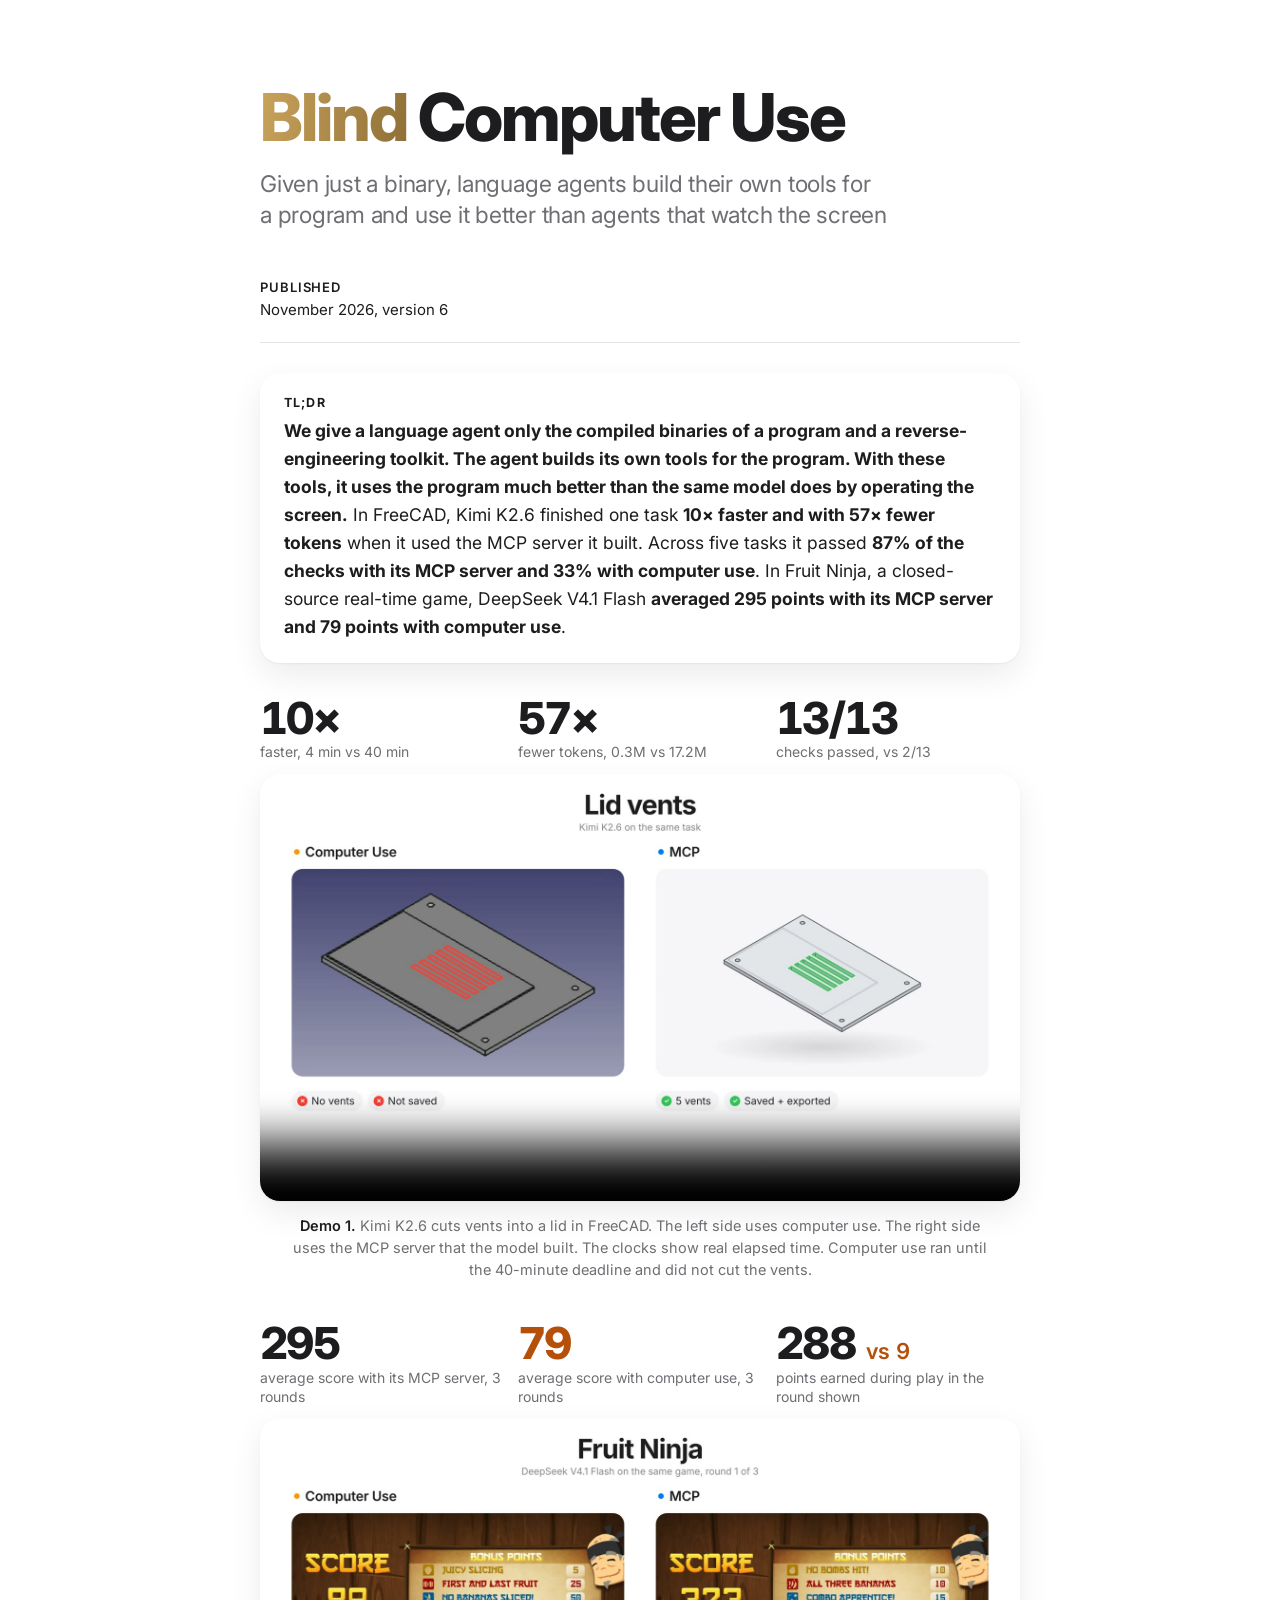
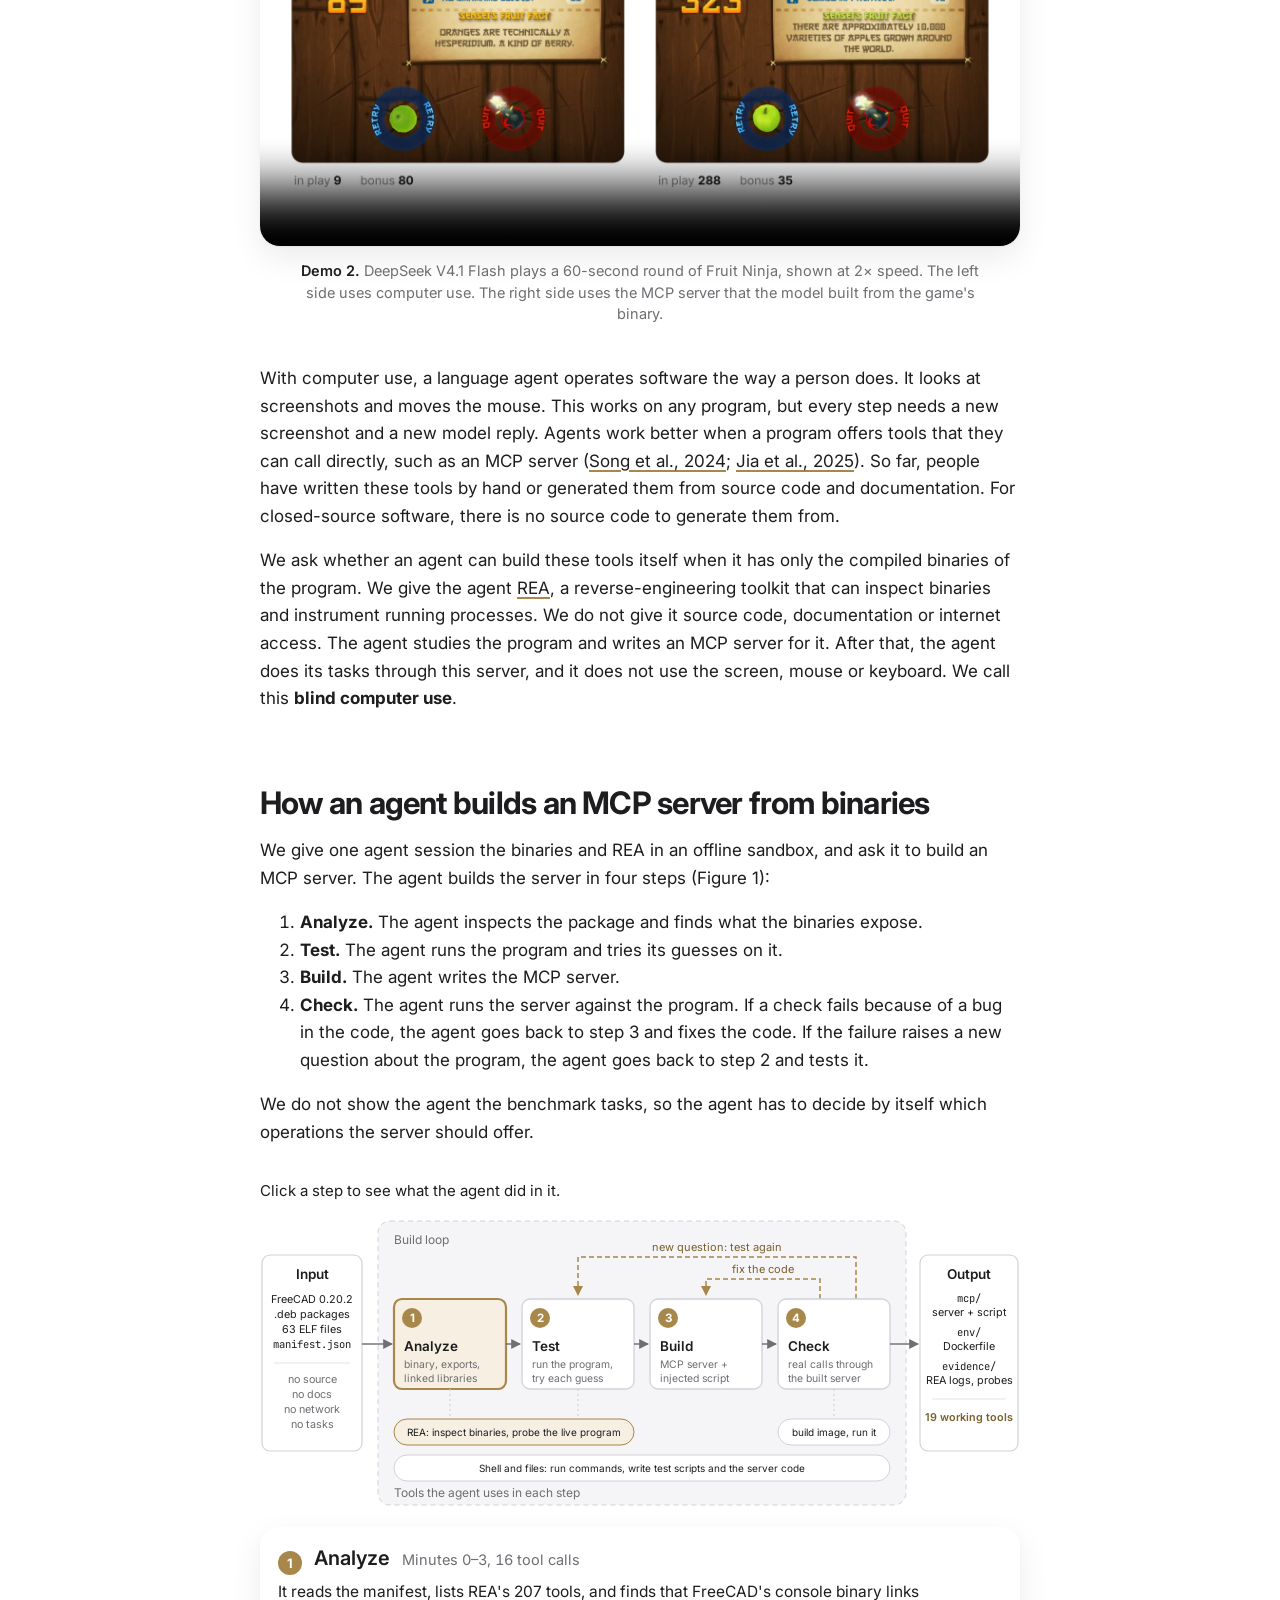
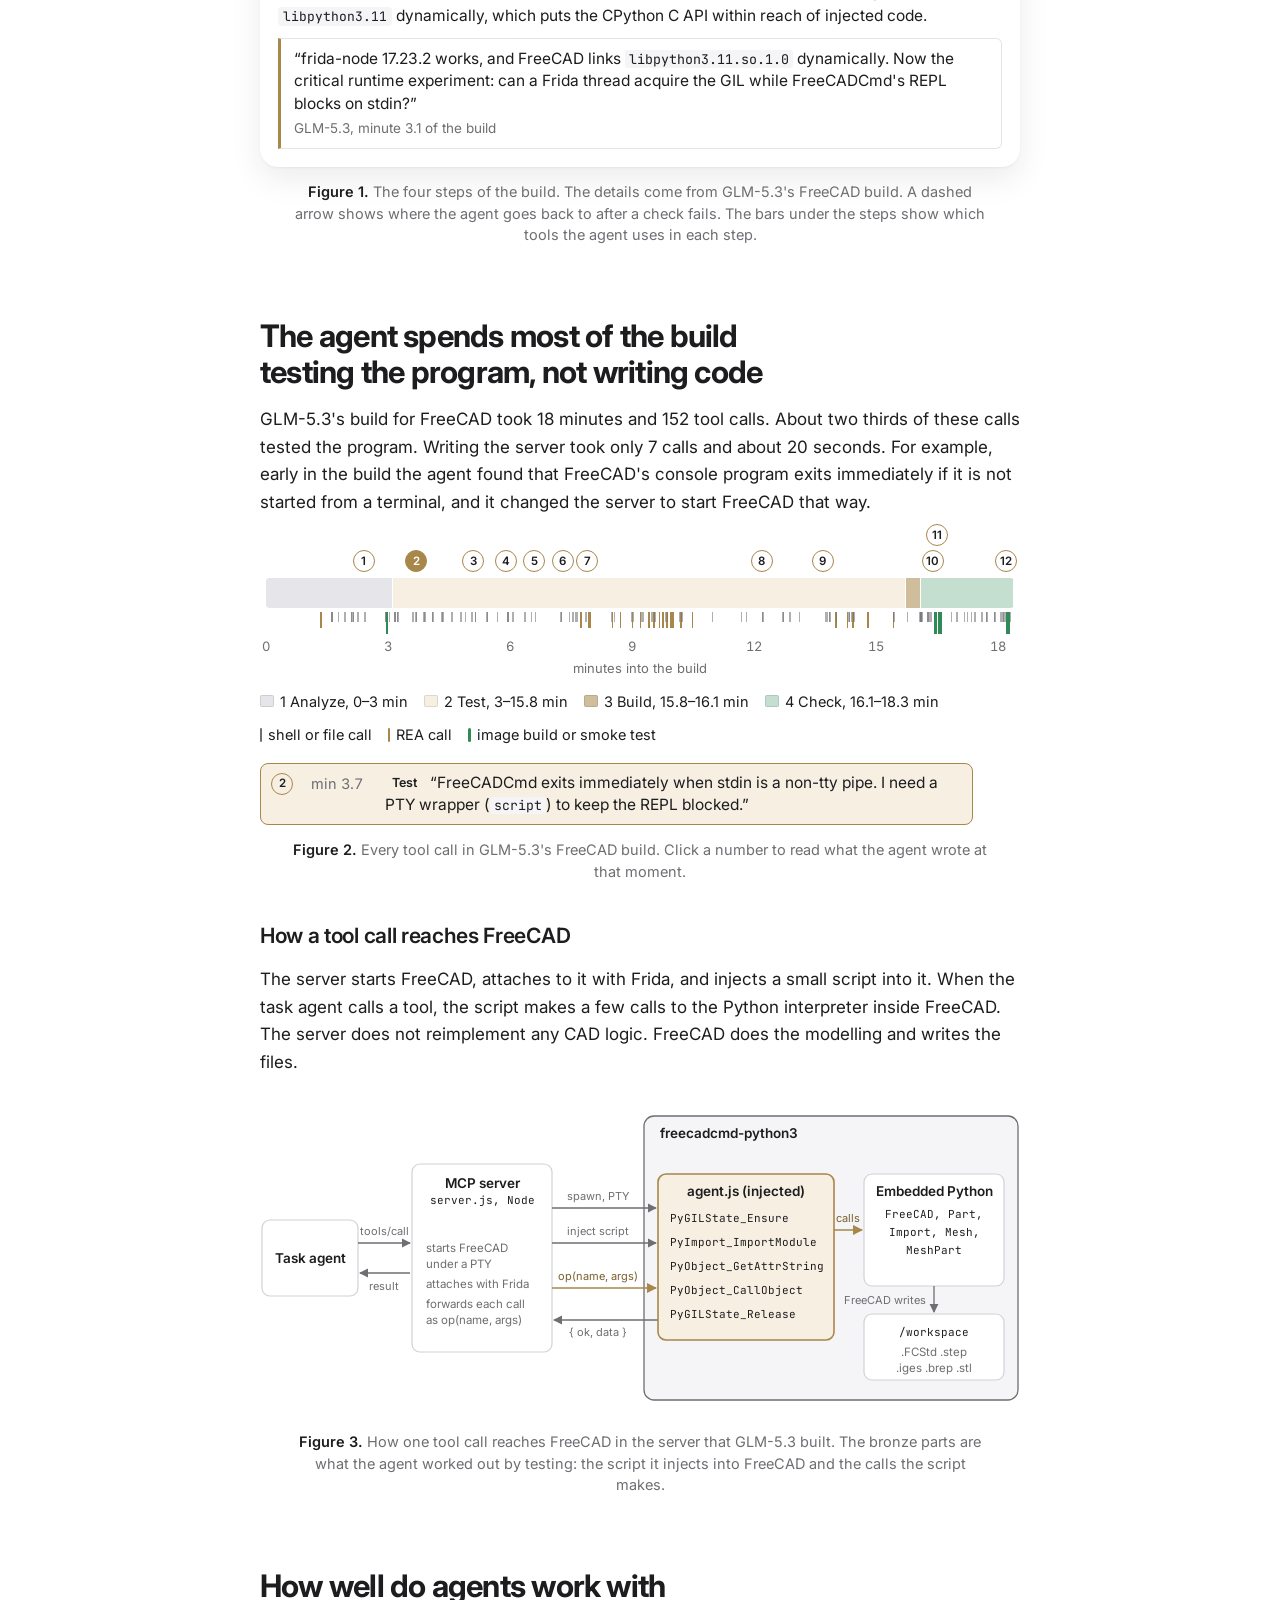
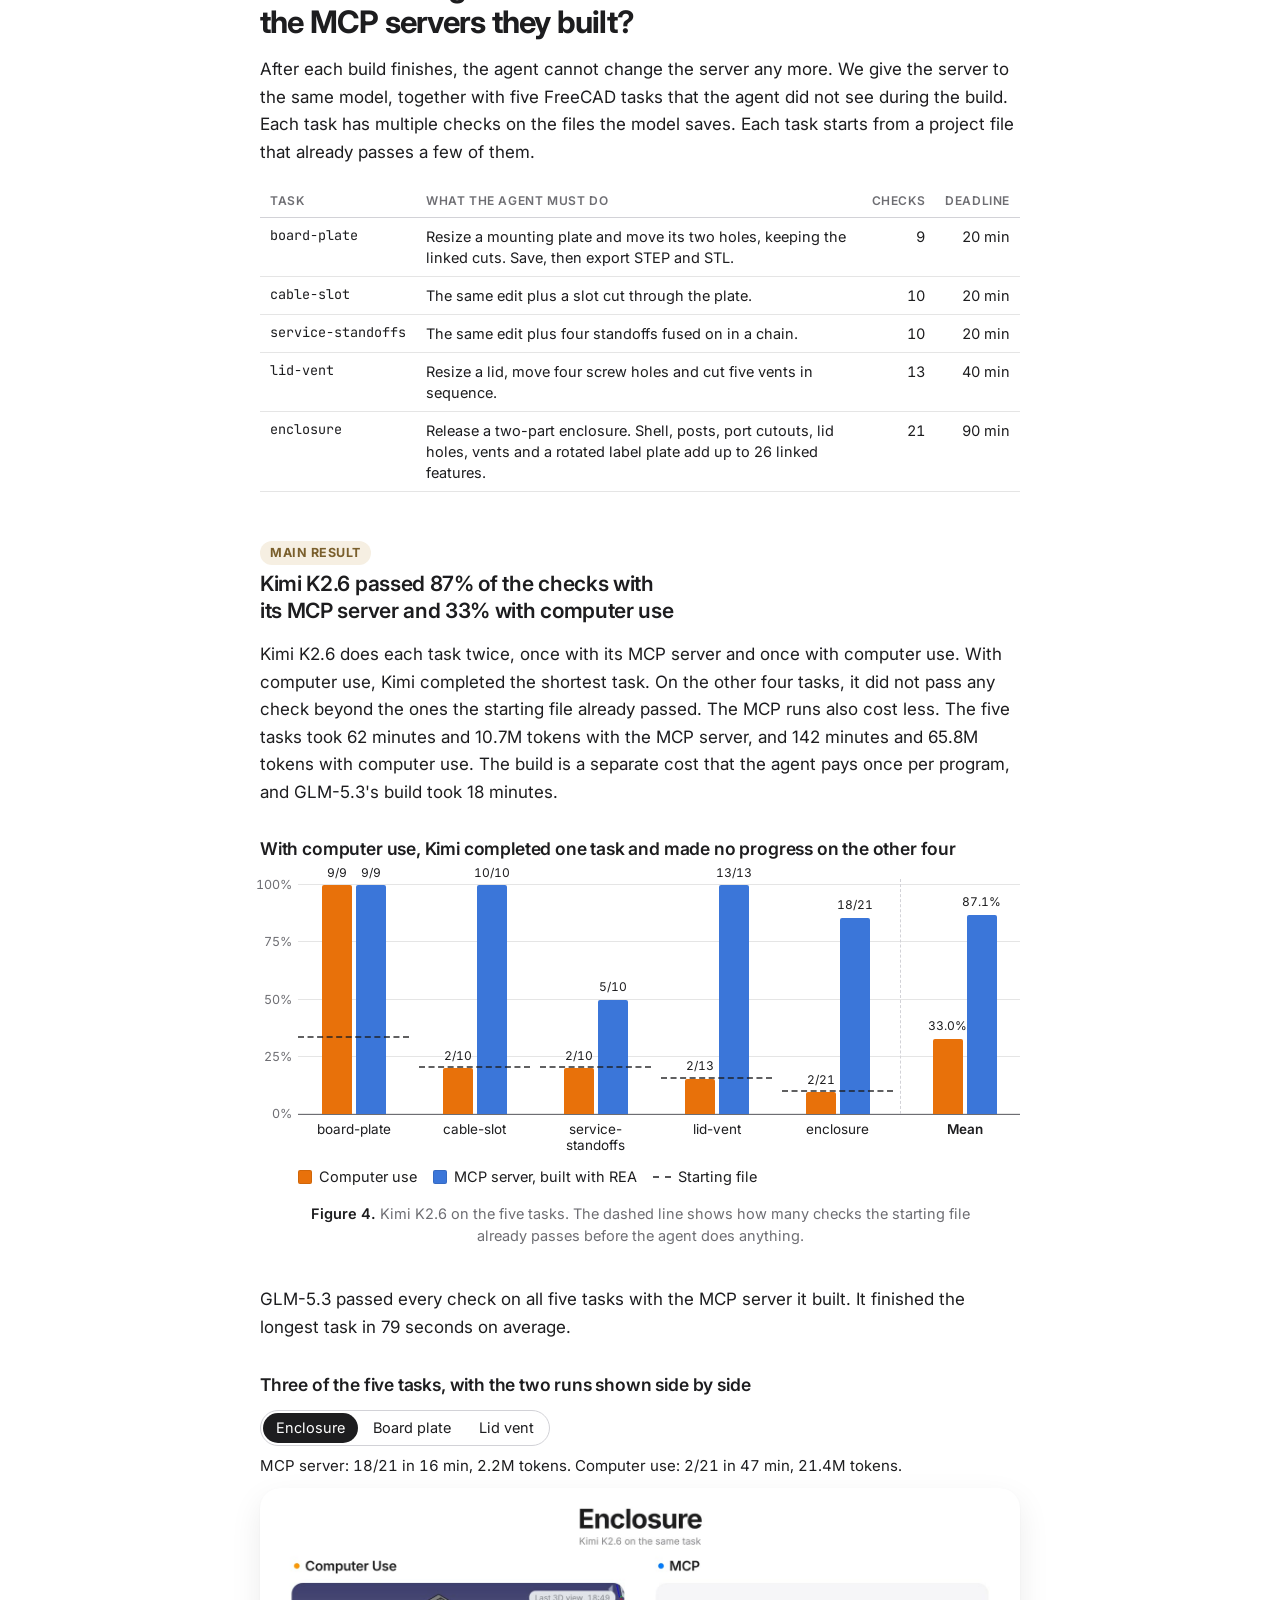
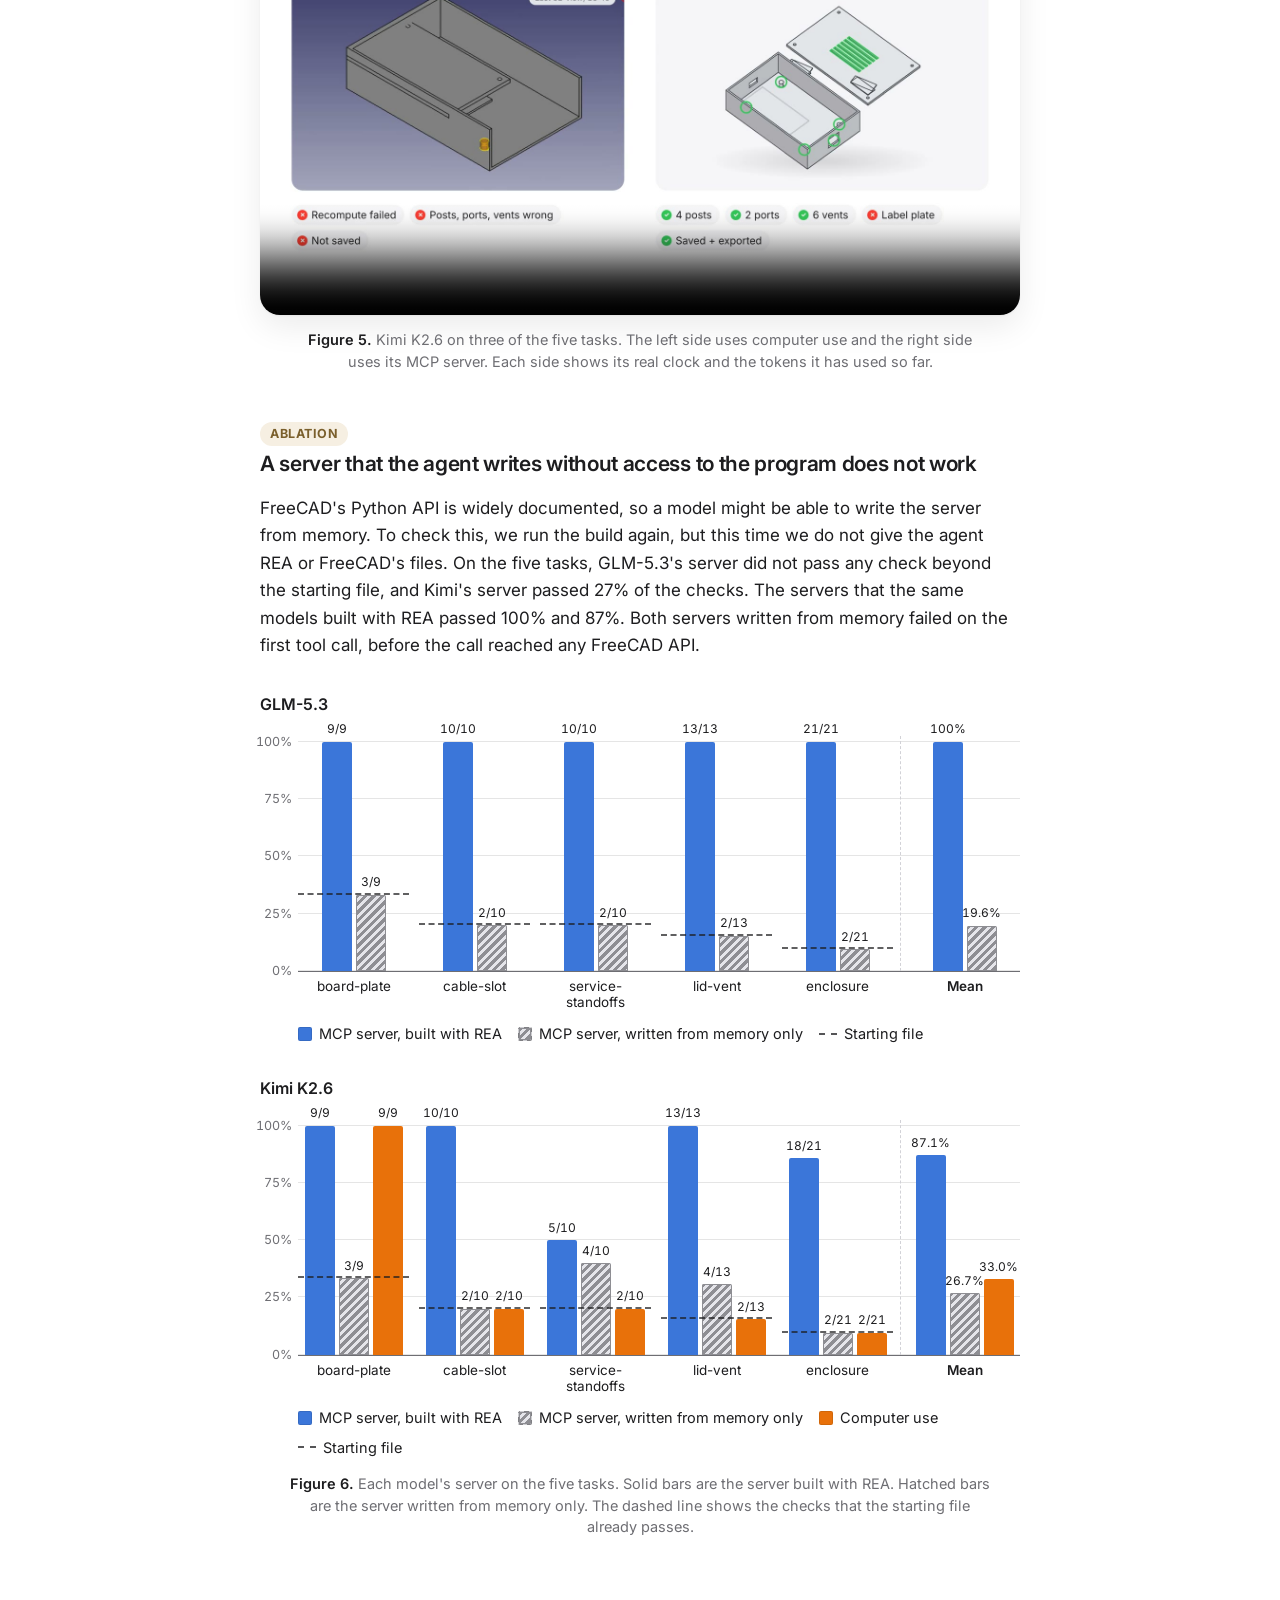
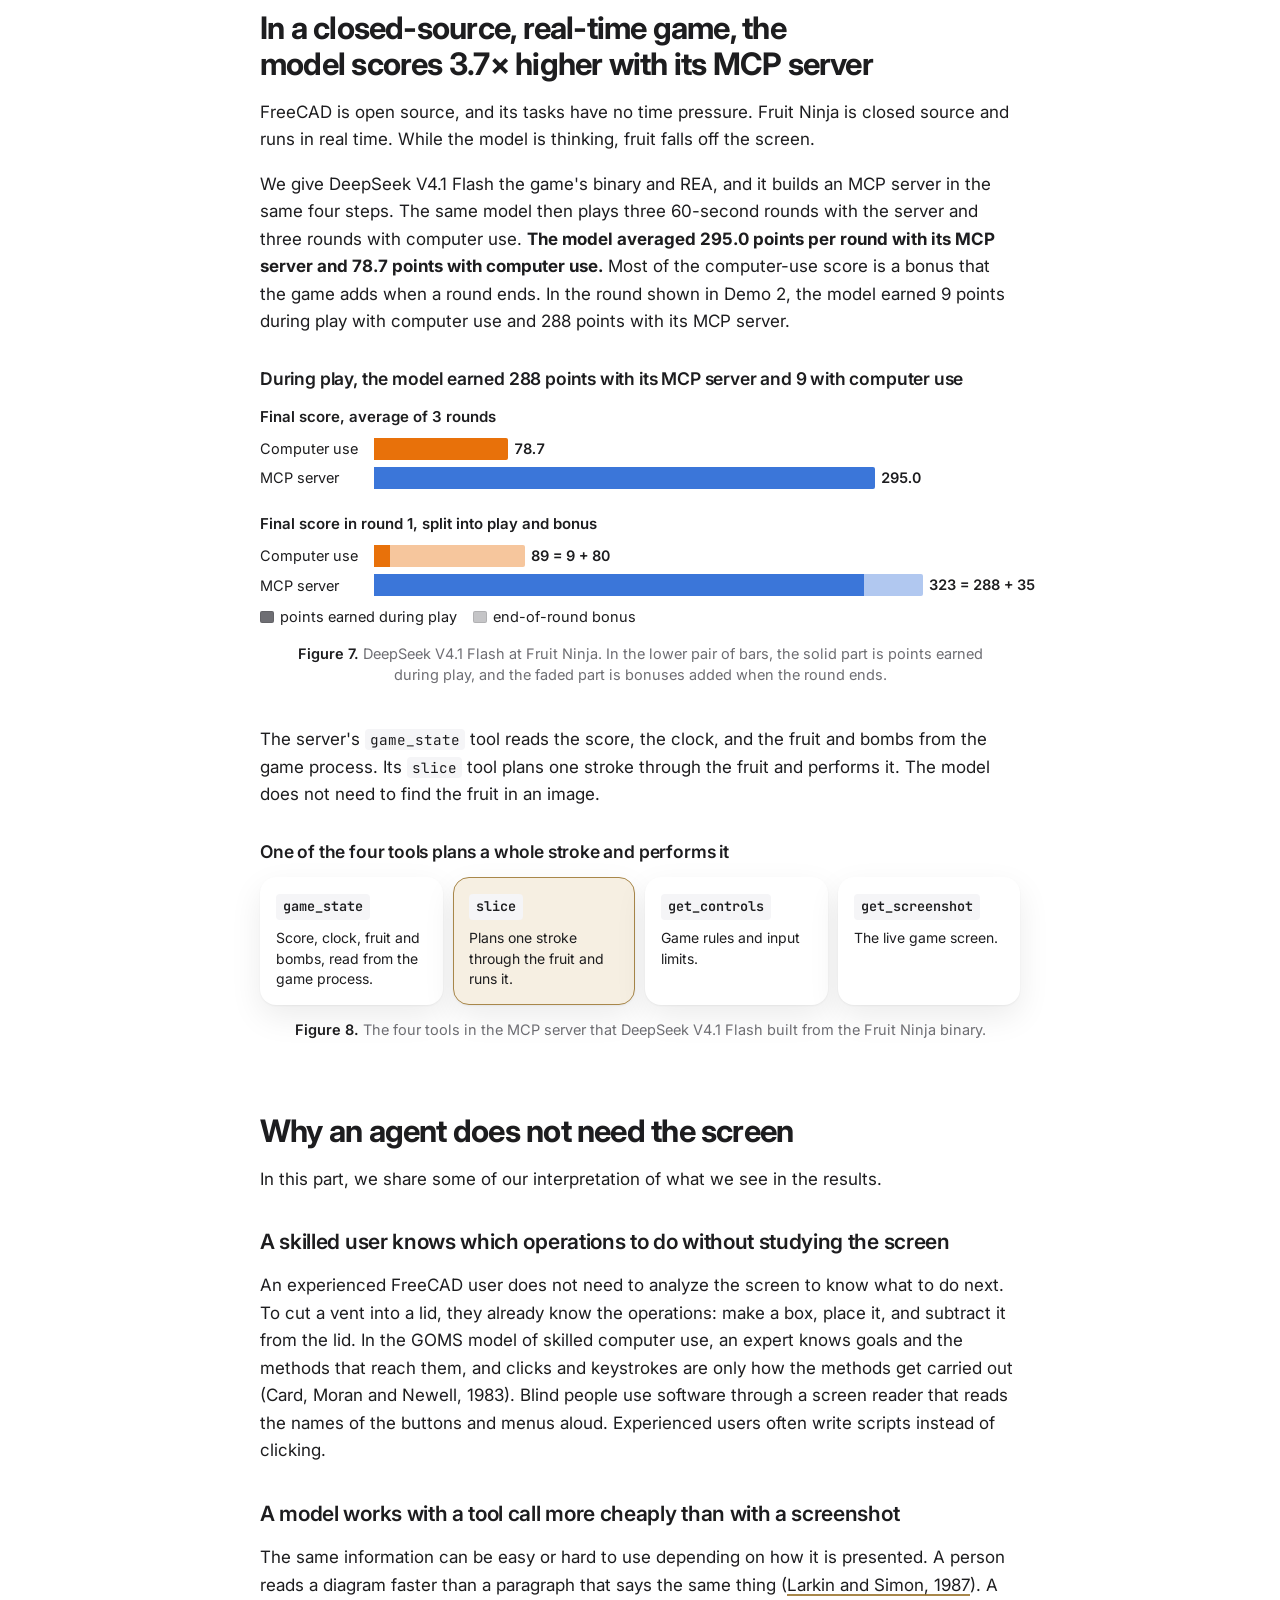
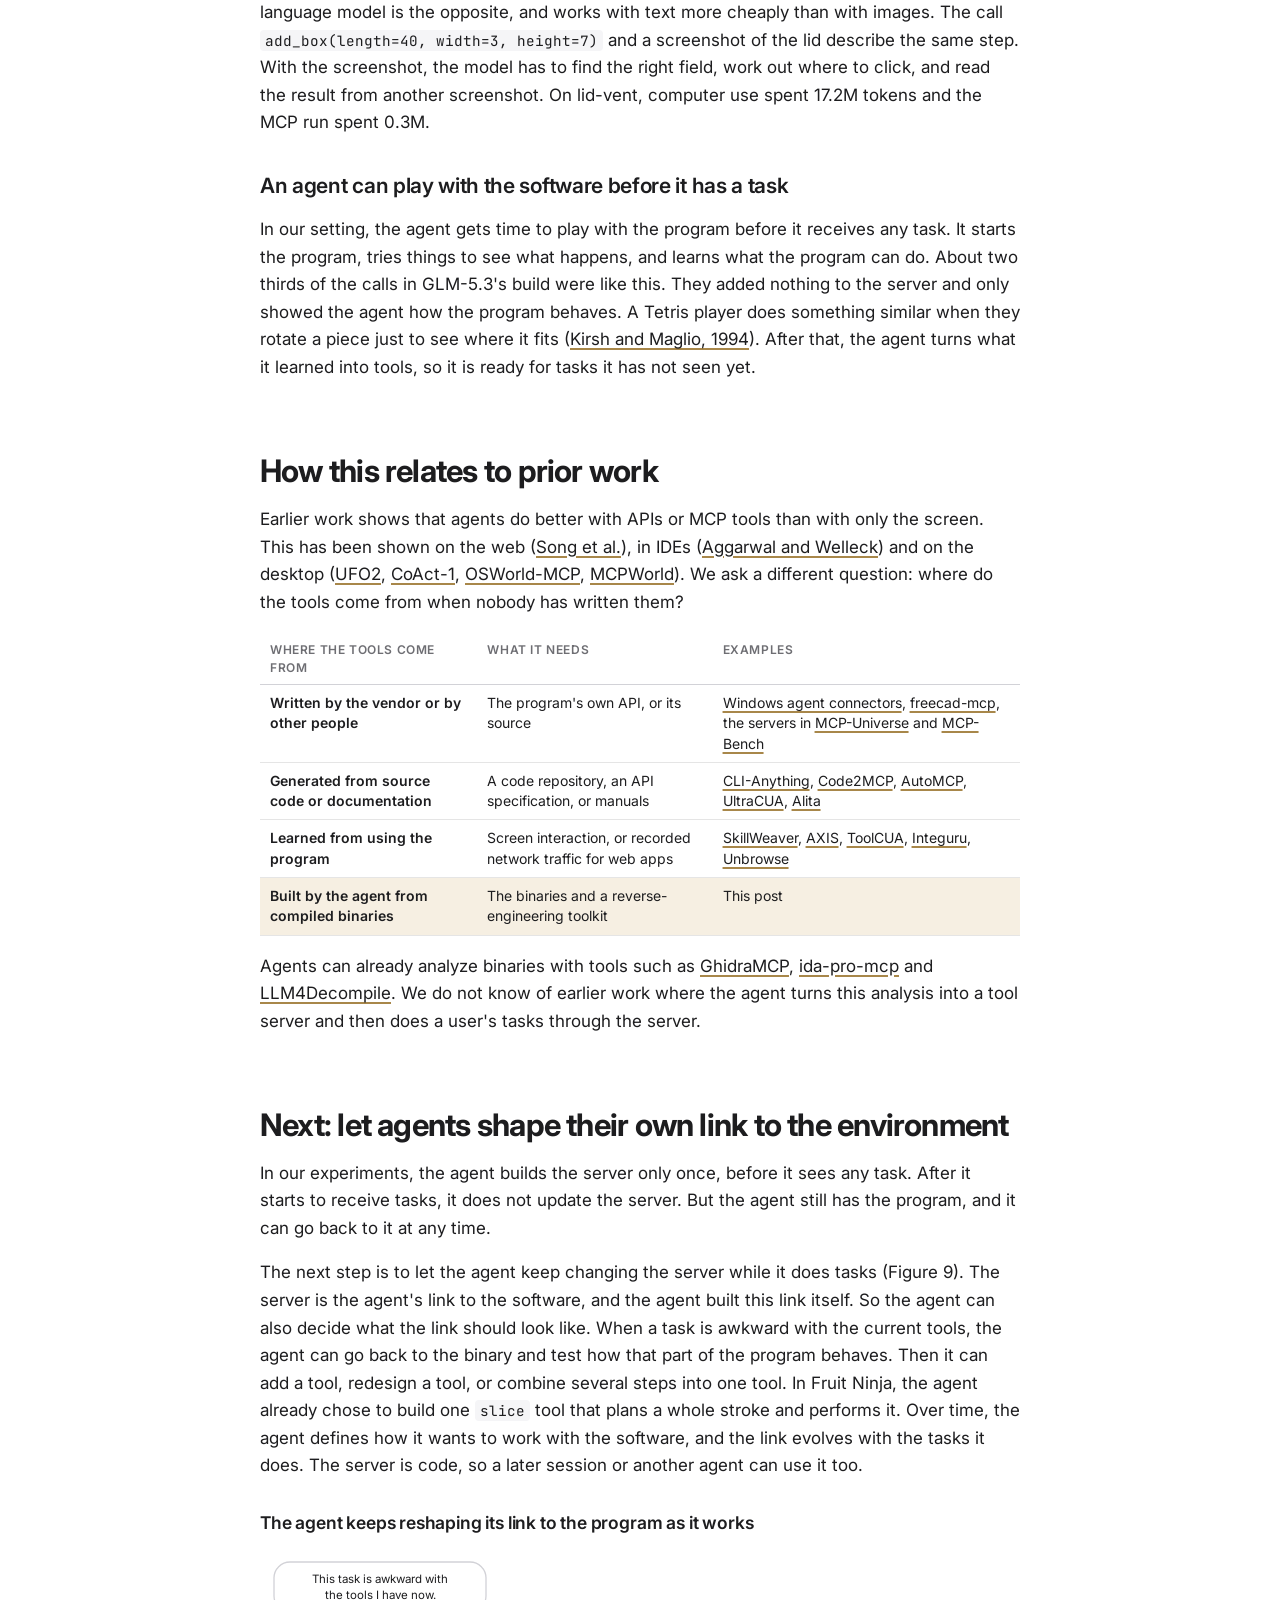
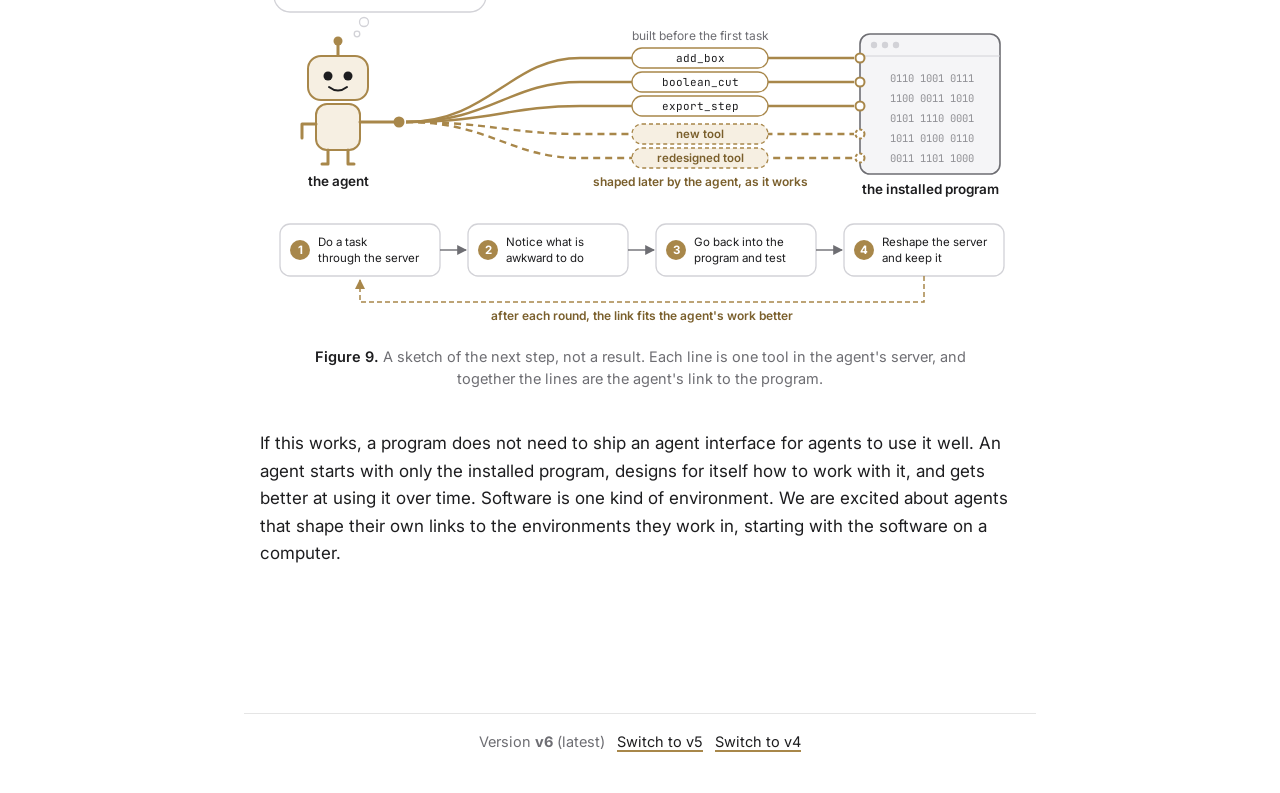
==== commit 7d22eb42: "Frame the next step as agents shaping their link to the environment Co-Authored-By: Claude Fable 5.2" ====
--- a/index.html
+++ b/index.html
@@ -482,7 +482,7 @@
   <p>Agents can already analyze binaries with tools such as <a href="https://github.com/LaurieWired/GhidraMCP">GhidraMCP</a>, <a href="https://github.com/mrexodia/ida-pro-mcp">ida-pro-mcp</a> and <a href="https://arxiv.org/abs/2403.05286">LLM4Decompile</a>. We do not know of earlier work where the agent turns this analysis into a tool server and then does a user's tasks through the server.</p>
 
   <!-- ===================================================== -->
-  <h2 id="next">Next: let the agent shape its own link to the software</h2>
+  <h2 id="next">Next: let agents shape their own link to the environment</h2>
   <p>In our experiments, the agent builds the server only once, before it sees any task. After it starts to receive tasks, it does not update the server. But the agent still has the program, and it can go back to it at any time.</p>
   <p>The next step is to let the agent keep changing the server while it does tasks (Figure 9). The server is the agent's link to the software, and the agent built this link itself. So the agent can also decide what the link should look like. When a task is awkward with the current tools, the agent can go back to the binary and test how that part of the program behaves. Then it can add a tool, redesign a tool, or combine several steps into one tool. In Fruit Ninja, the agent already chose to build one <code>slice</code> tool that plans a whole stroke and performs it. Over time, the agent defines how it wants to work with the software, and the link evolves with the tasks it does. The server is code, so a later session or another agent can use it too.</p>
 
@@ -550,7 +550,7 @@
     <figcaption><b>Figure 9.</b> A sketch of the next step, not a result. Each line is one tool in the agent's server, and together the lines are the agent's link to the program.</figcaption>
   </figure>
 
-  <p>If this works, a program does not need to ship an agent interface for agents to use it well. An agent starts with only the installed program, designs for itself how to work with it, and gets better at using it over time. We are excited about agents that keep learning the software they use, and we hope this makes every program on a computer usable by agents.</p>
+  <p>If this works, a program does not need to ship an agent interface for agents to use it well. An agent starts with only the installed program, designs for itself how to work with it, and gets better at using it over time. Software is one kind of environment. We are excited about agents that shape their own links to the environments they work in, starting with the software on a computer.</p>
 </article>
 
 <nav class="versions col" id="versions" aria-label="Versions"><span>Version <b>v6</b> (latest)</span><a href="v5/">Switch to v5</a><a href="v4/">Switch to v4</a></nav>
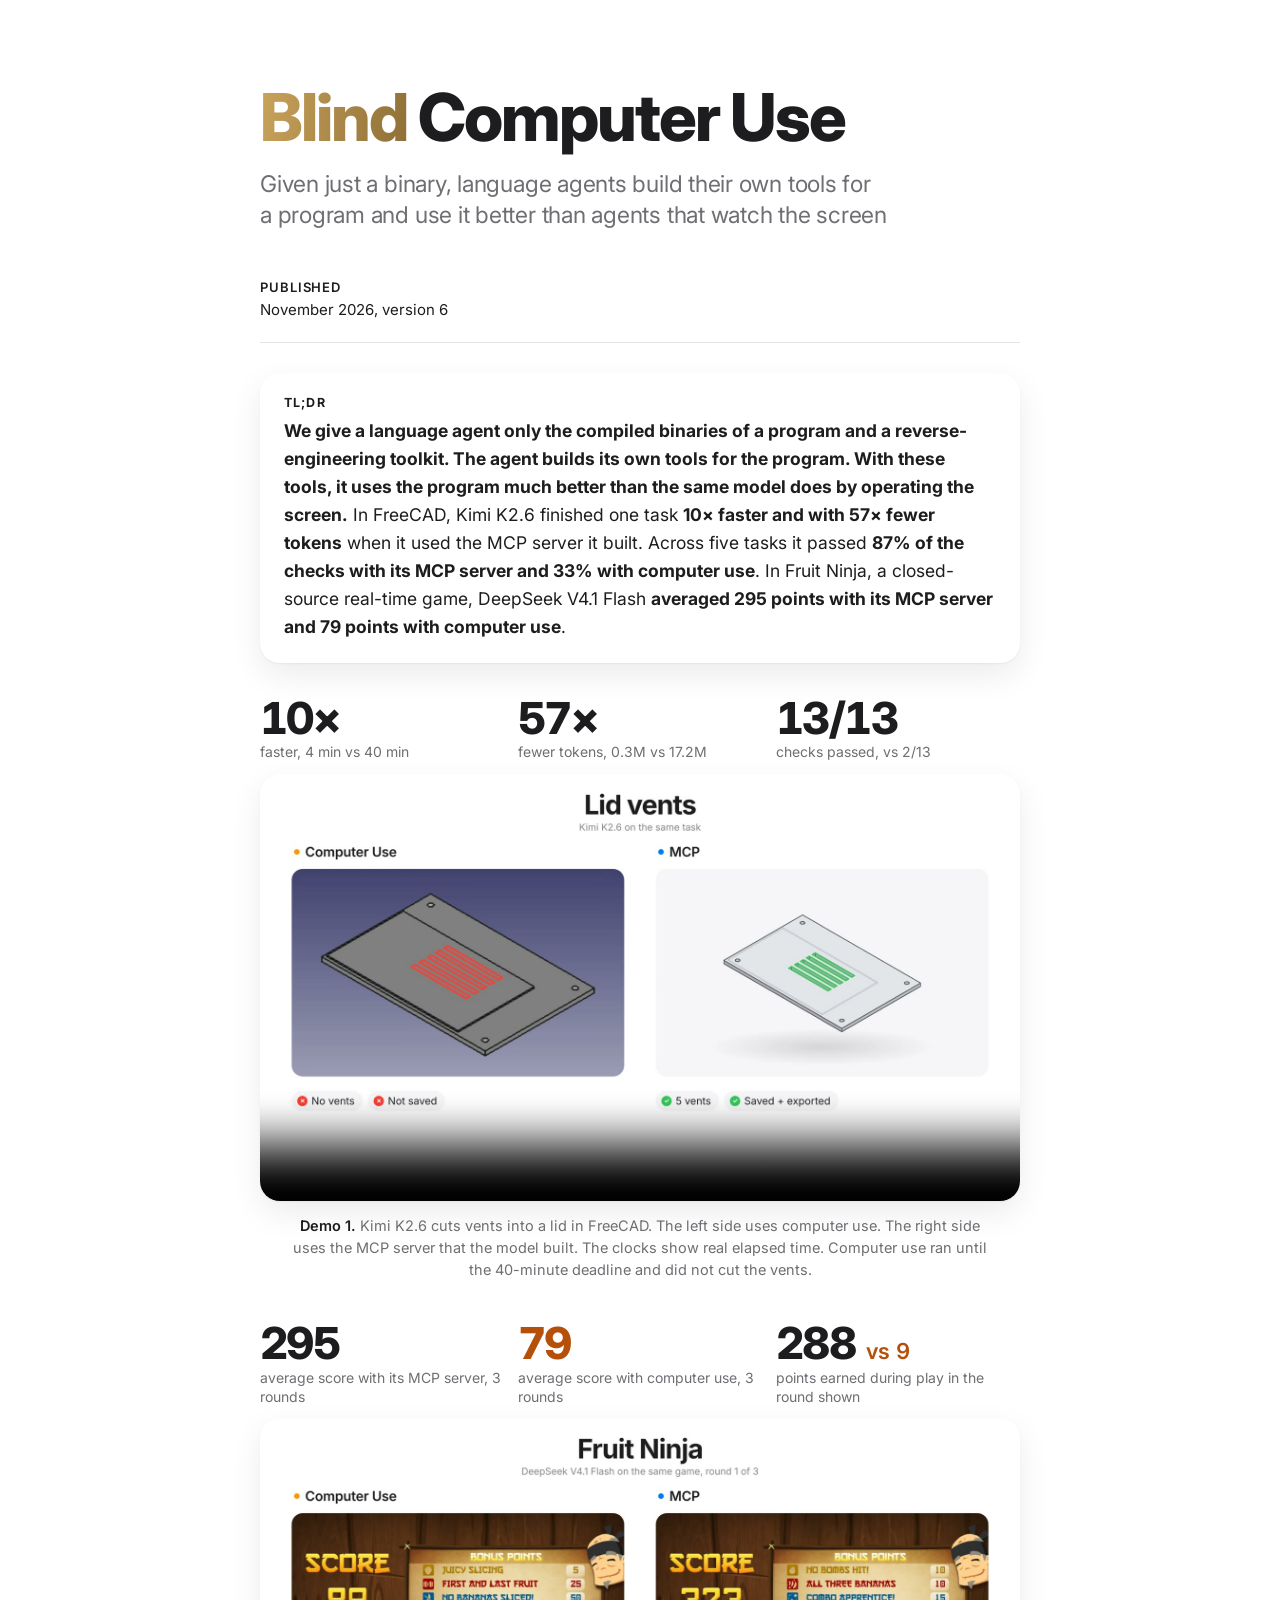
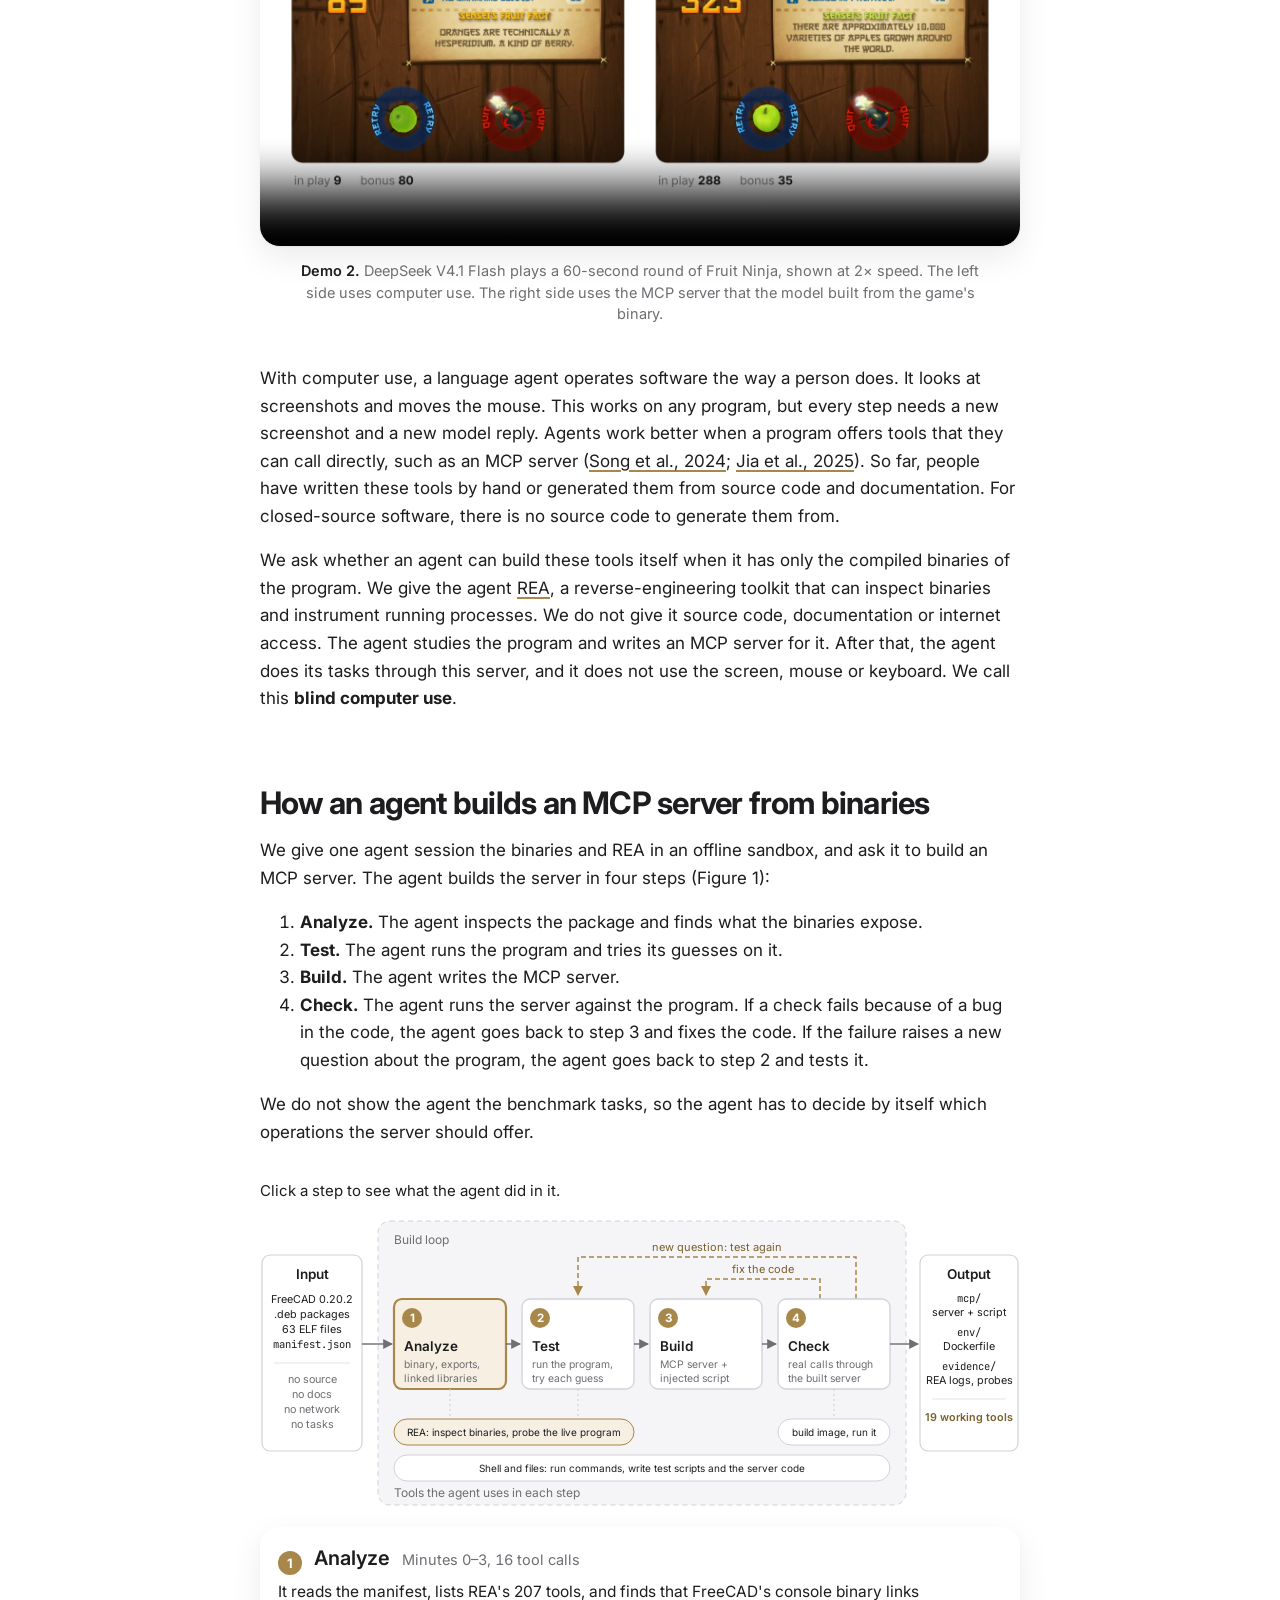
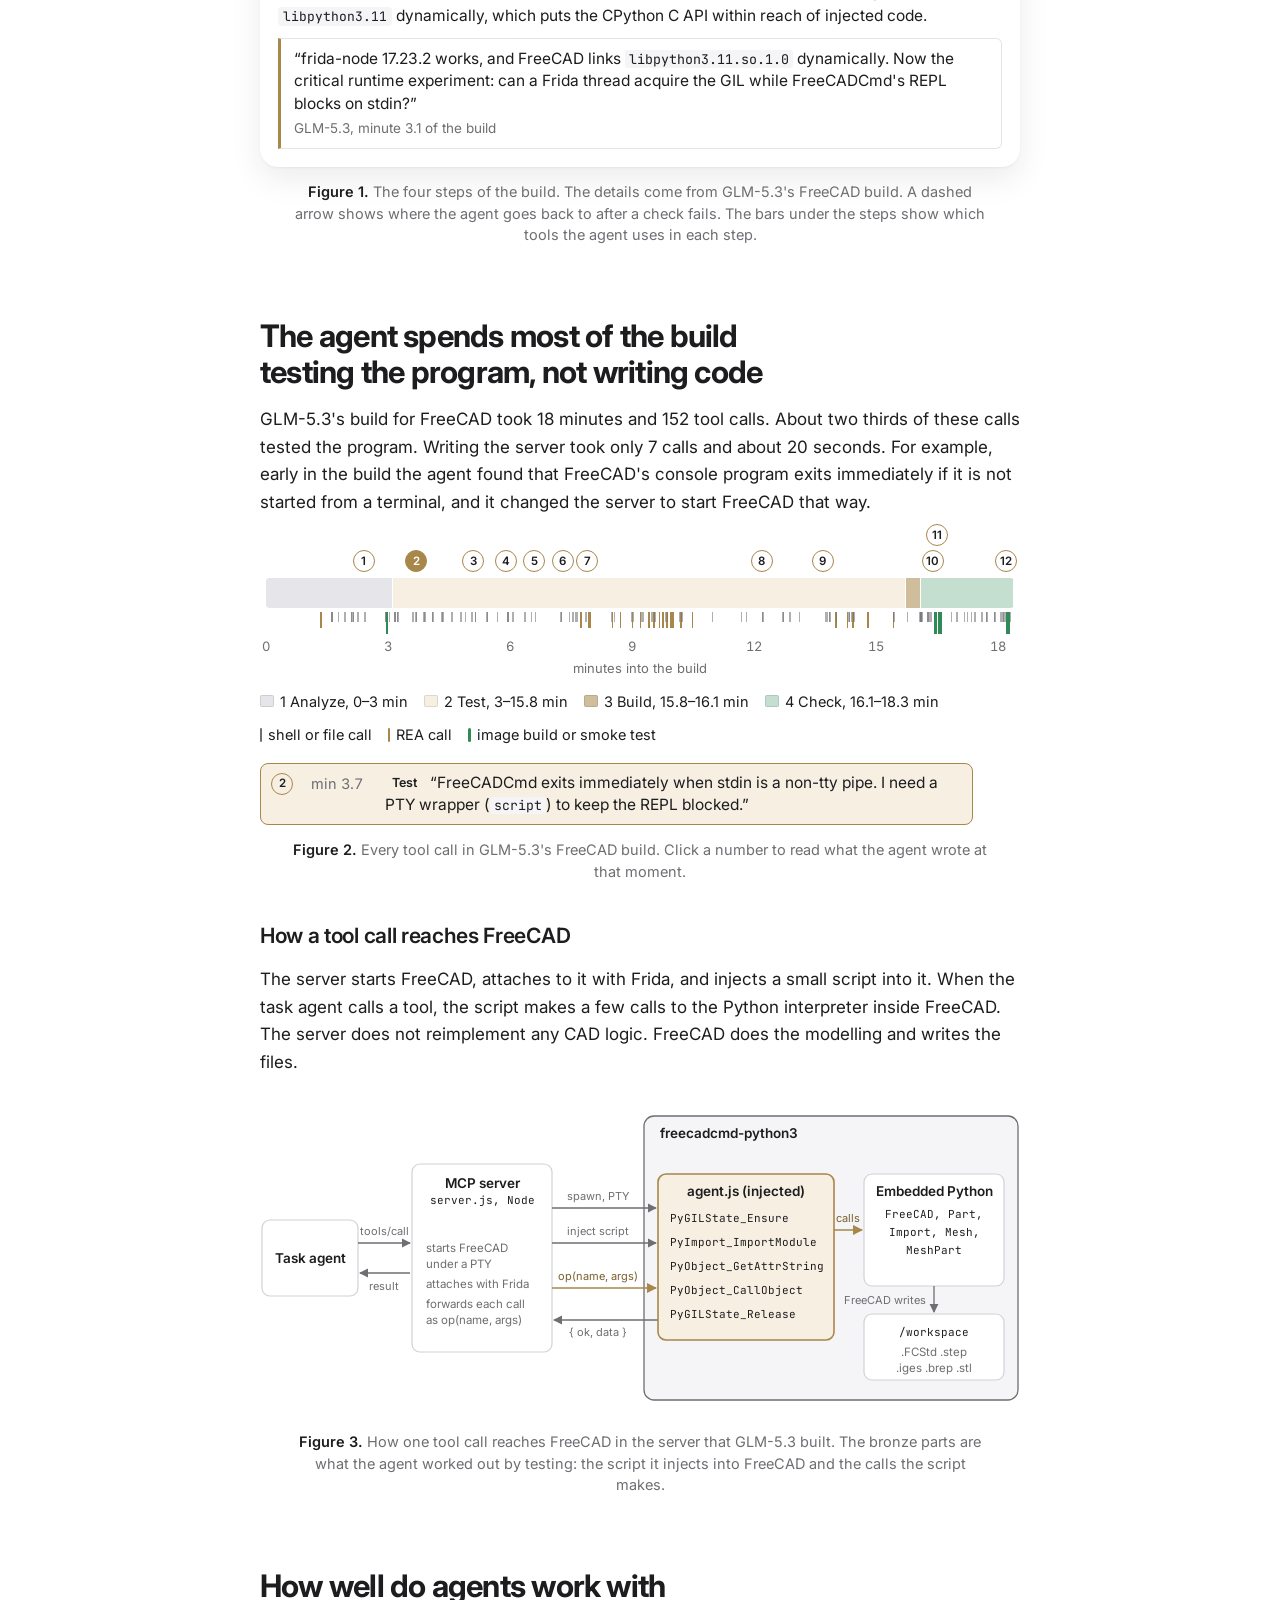
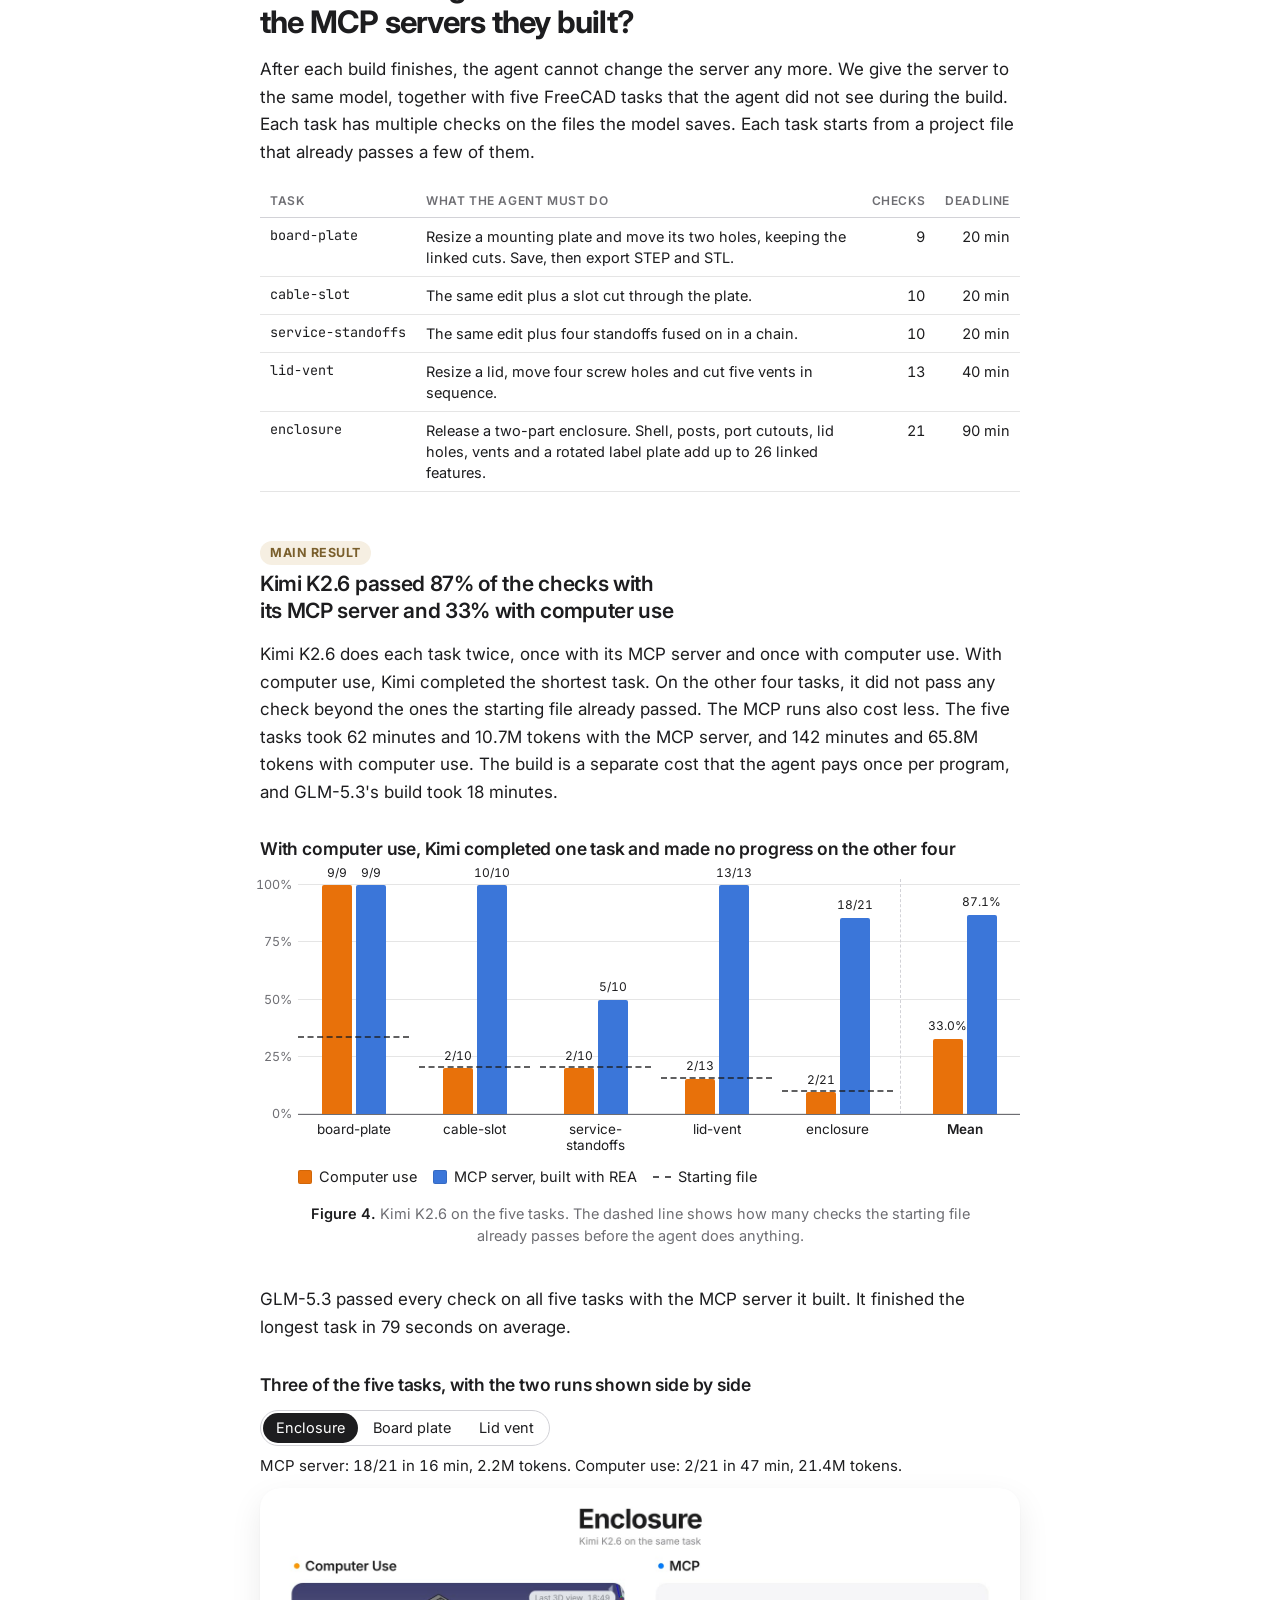
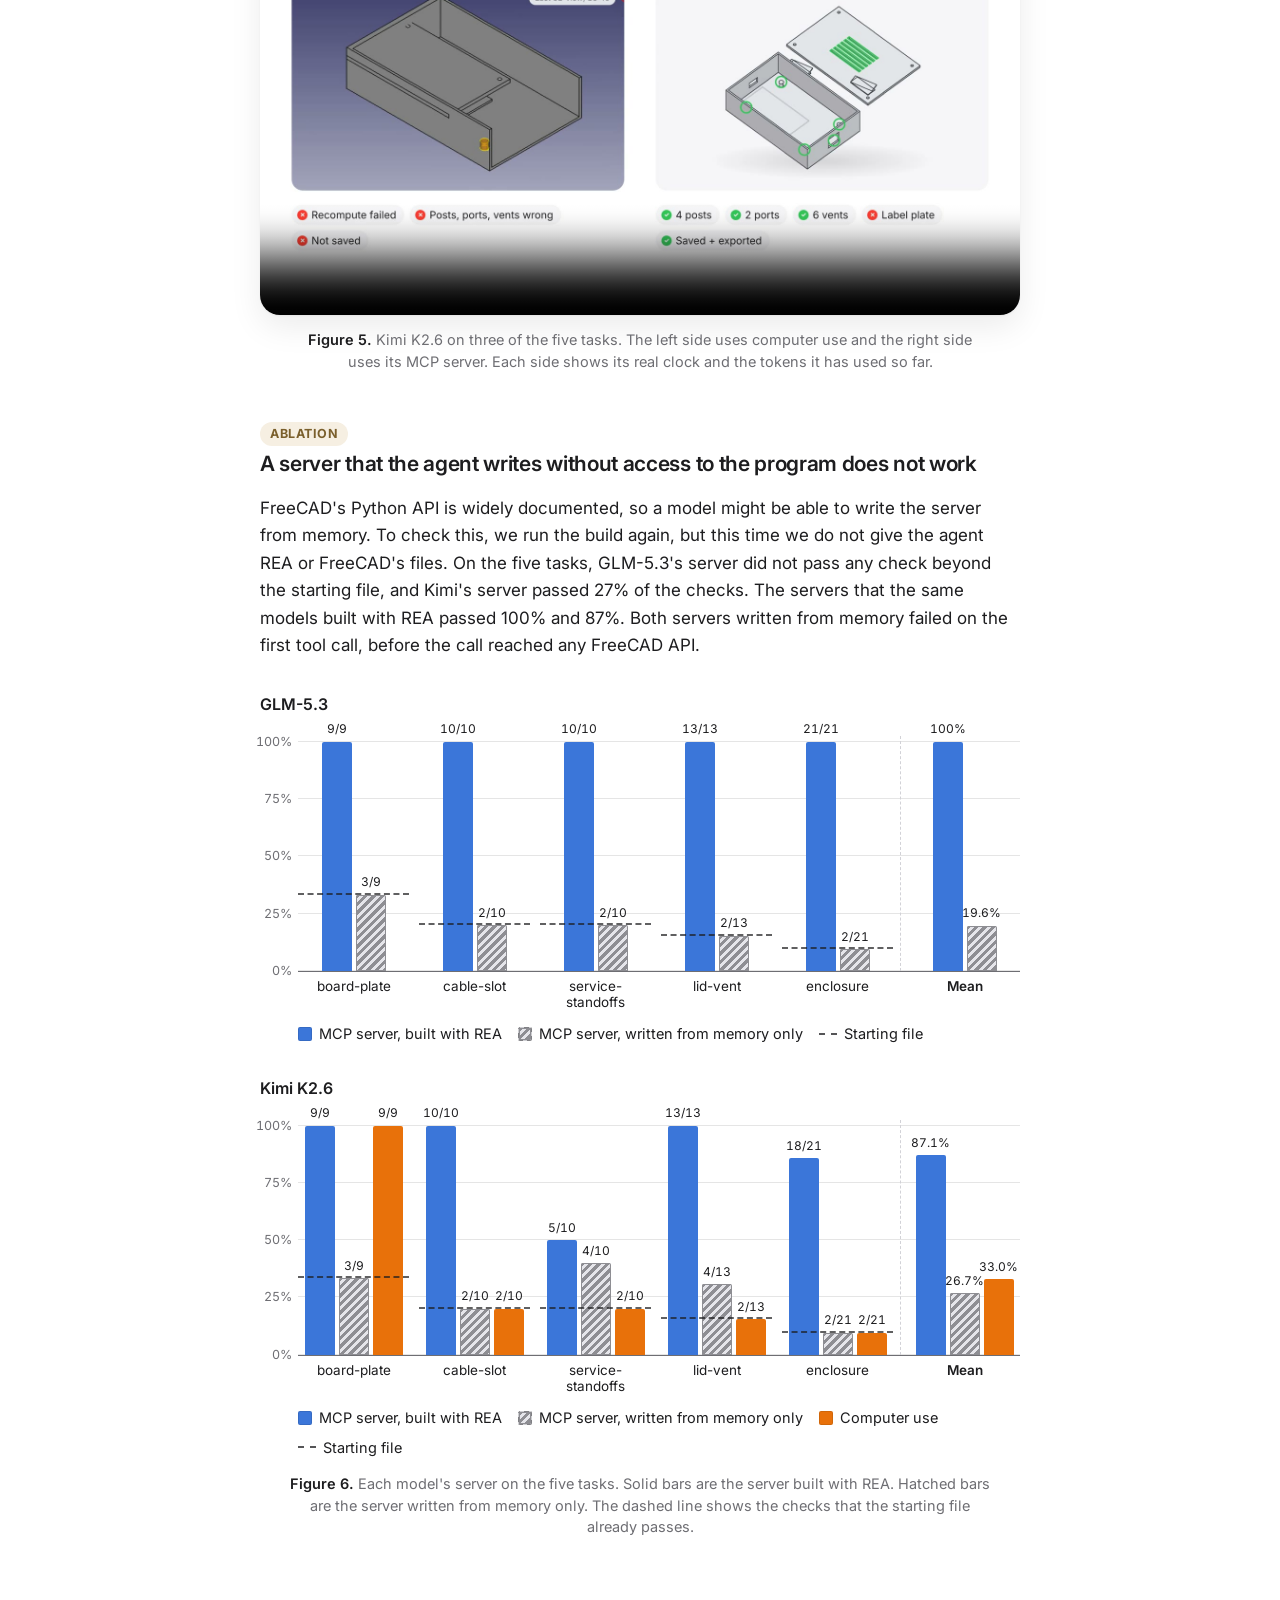
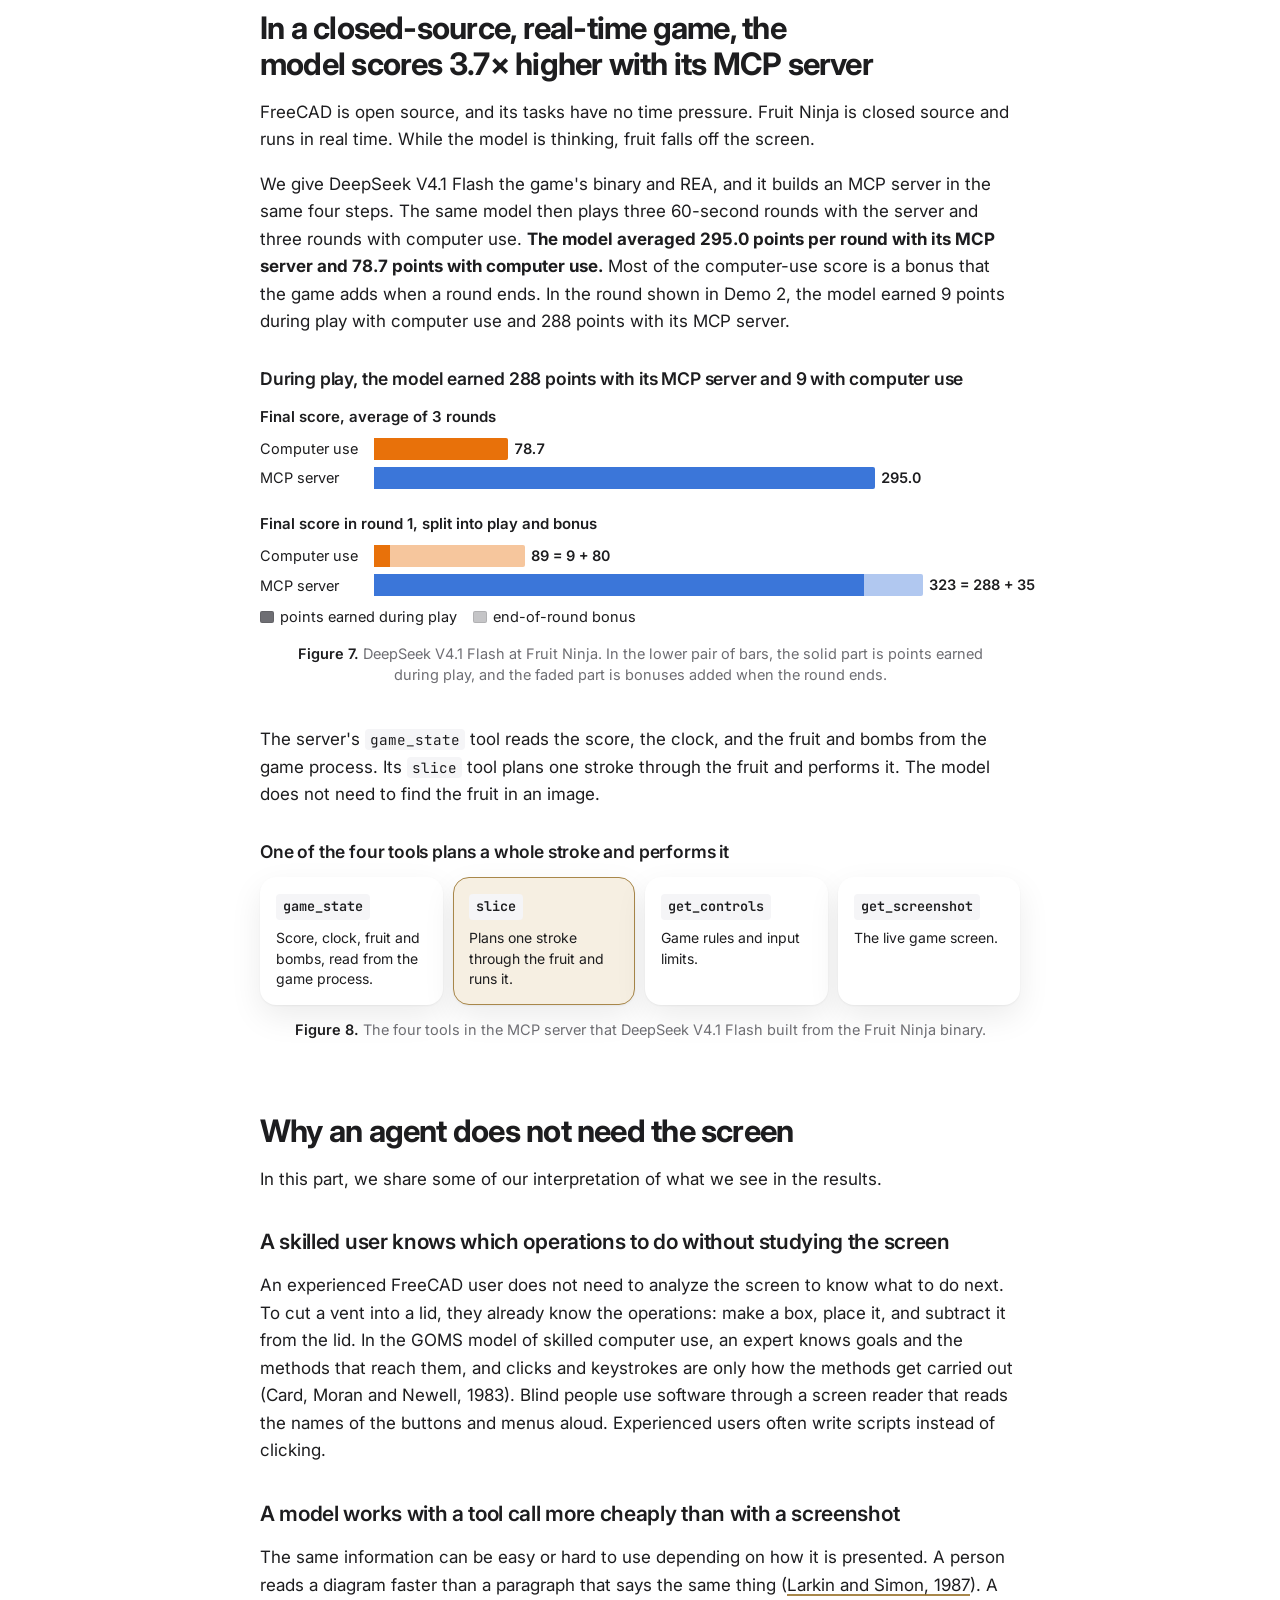
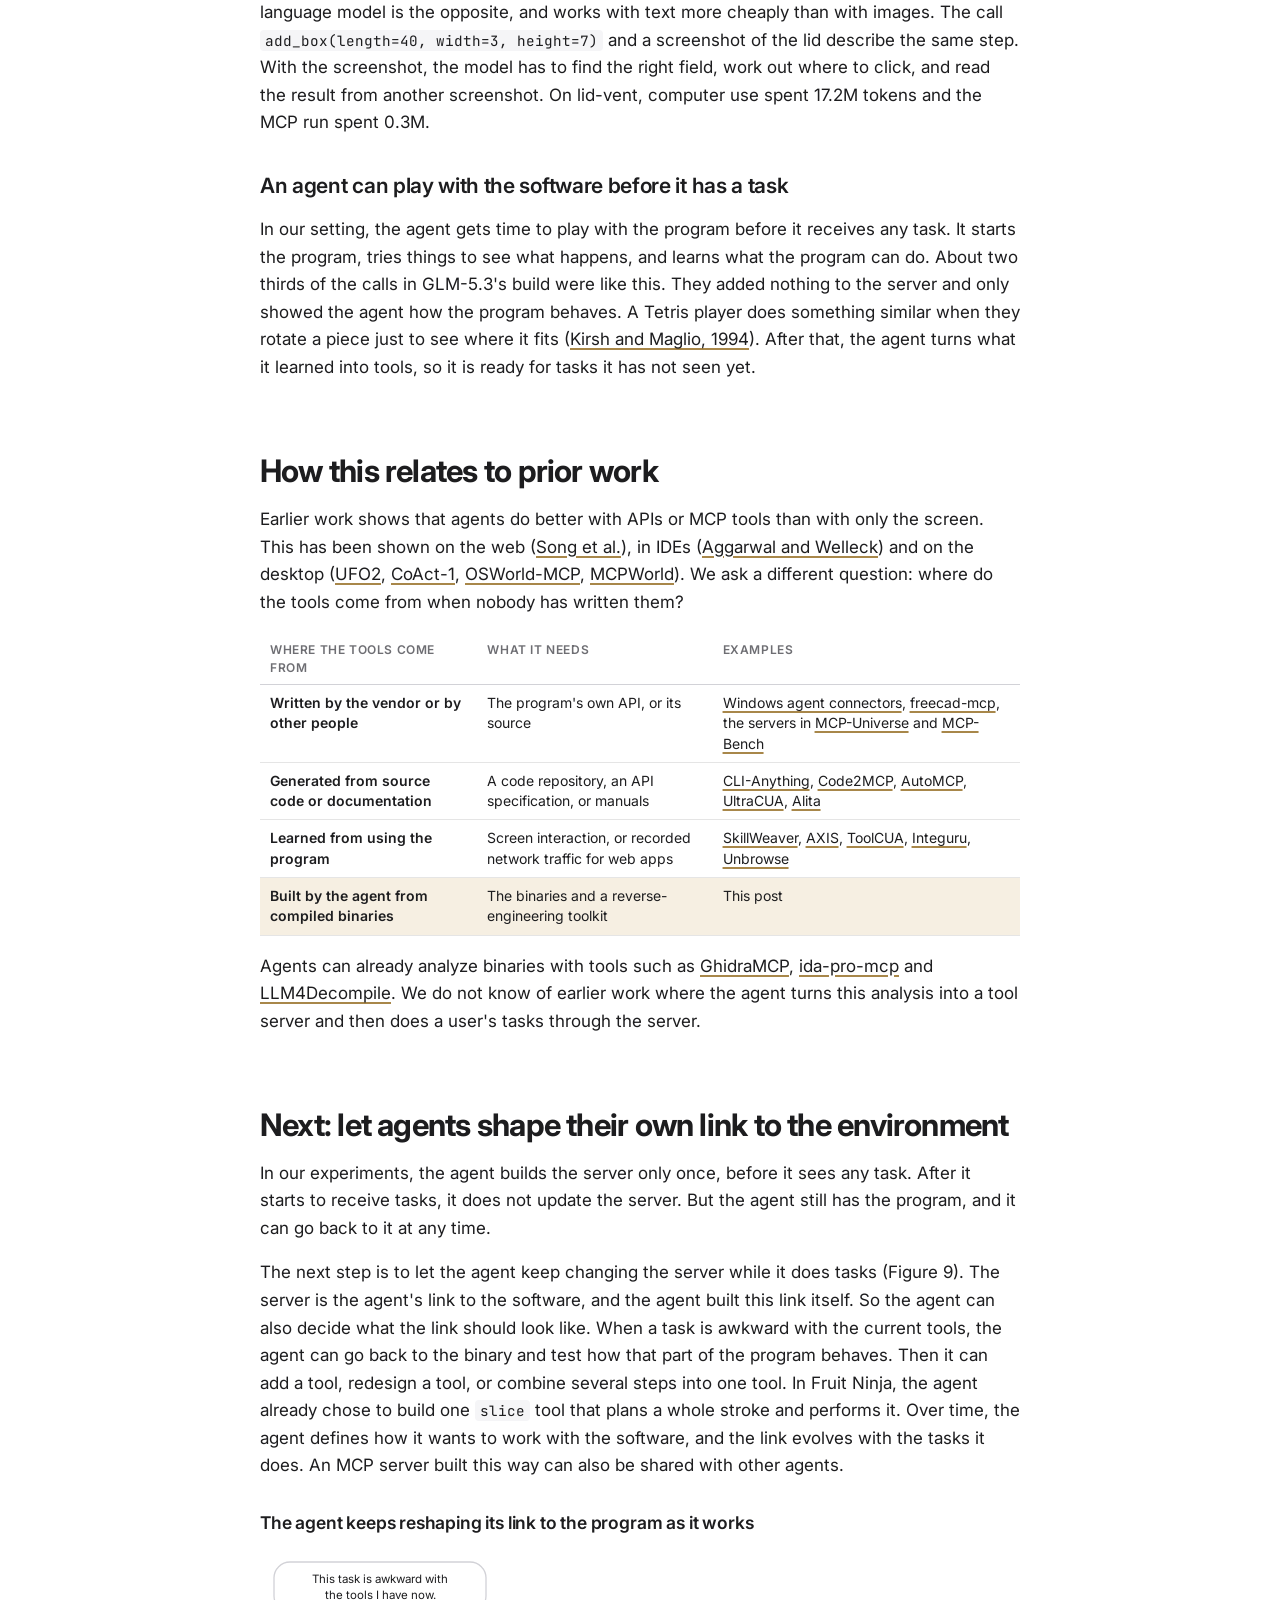
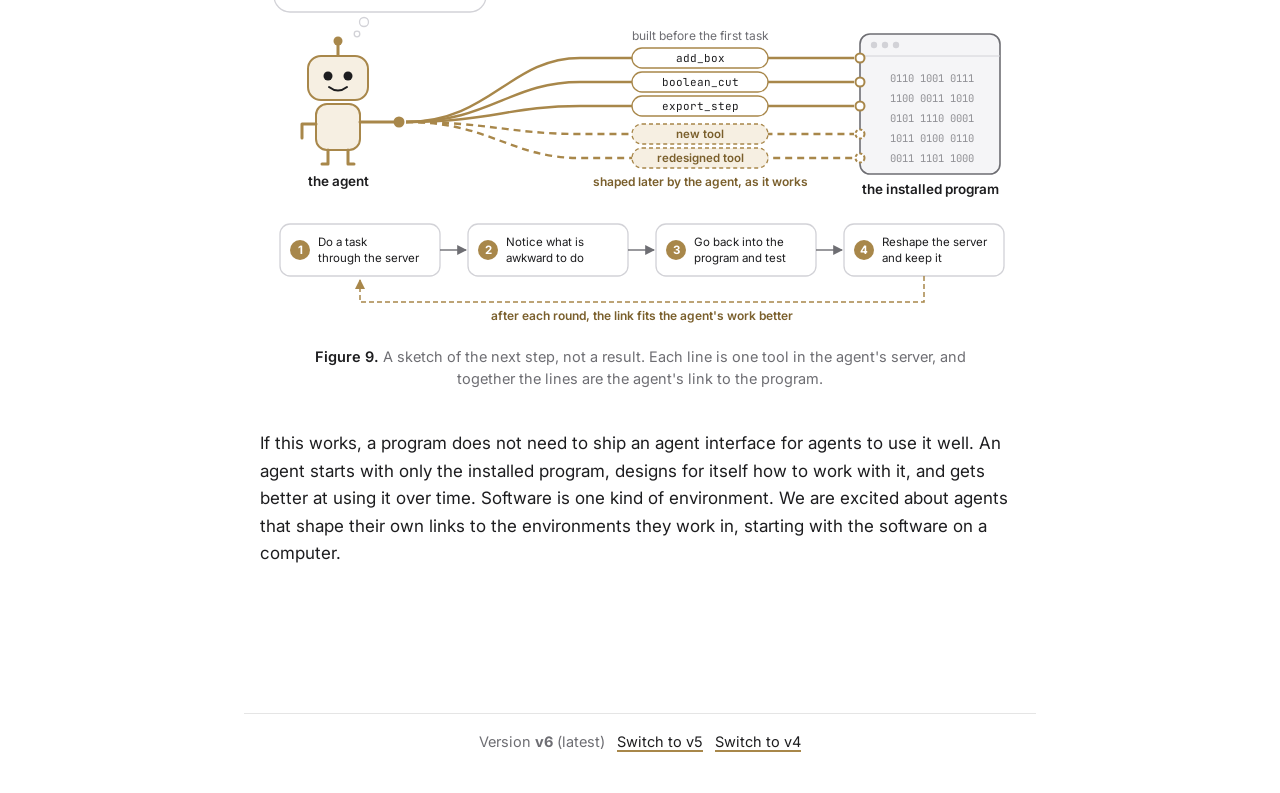
==== commit 6974a717: "Reword the sentence about sharing the built server Co-Authored-By: Claude Fable 5.2 <noreply@anthrop" ====
--- a/index.html
+++ b/index.html
@@ -484,7 +484,7 @@
   <!-- ===================================================== -->
   <h2 id="next">Next: let agents shape their own link to the environment</h2>
   <p>In our experiments, the agent builds the server only once, before it sees any task. After it starts to receive tasks, it does not update the server. But the agent still has the program, and it can go back to it at any time.</p>
-  <p>The next step is to let the agent keep changing the server while it does tasks (Figure 9). The server is the agent's link to the software, and the agent built this link itself. So the agent can also decide what the link should look like. When a task is awkward with the current tools, the agent can go back to the binary and test how that part of the program behaves. Then it can add a tool, redesign a tool, or combine several steps into one tool. In Fruit Ninja, the agent already chose to build one <code>slice</code> tool that plans a whole stroke and performs it. Over time, the agent defines how it wants to work with the software, and the link evolves with the tasks it does. The server is code, so a later session or another agent can use it too.</p>
+  <p>The next step is to let the agent keep changing the server while it does tasks (Figure 9). The server is the agent's link to the software, and the agent built this link itself. So the agent can also decide what the link should look like. When a task is awkward with the current tools, the agent can go back to the binary and test how that part of the program behaves. Then it can add a tool, redesign a tool, or combine several steps into one tool. In Fruit Ninja, the agent already chose to build one <code>slice</code> tool that plans a whole stroke and performs it. Over time, the agent defines how it wants to work with the software, and the link evolves with the tasks it does. An MCP server built this way can also be shared with other agents.</p>
 
   <figure id="fig-vision">
     <p class="fig-title">The agent keeps reshaping its link to the program as it works</p>
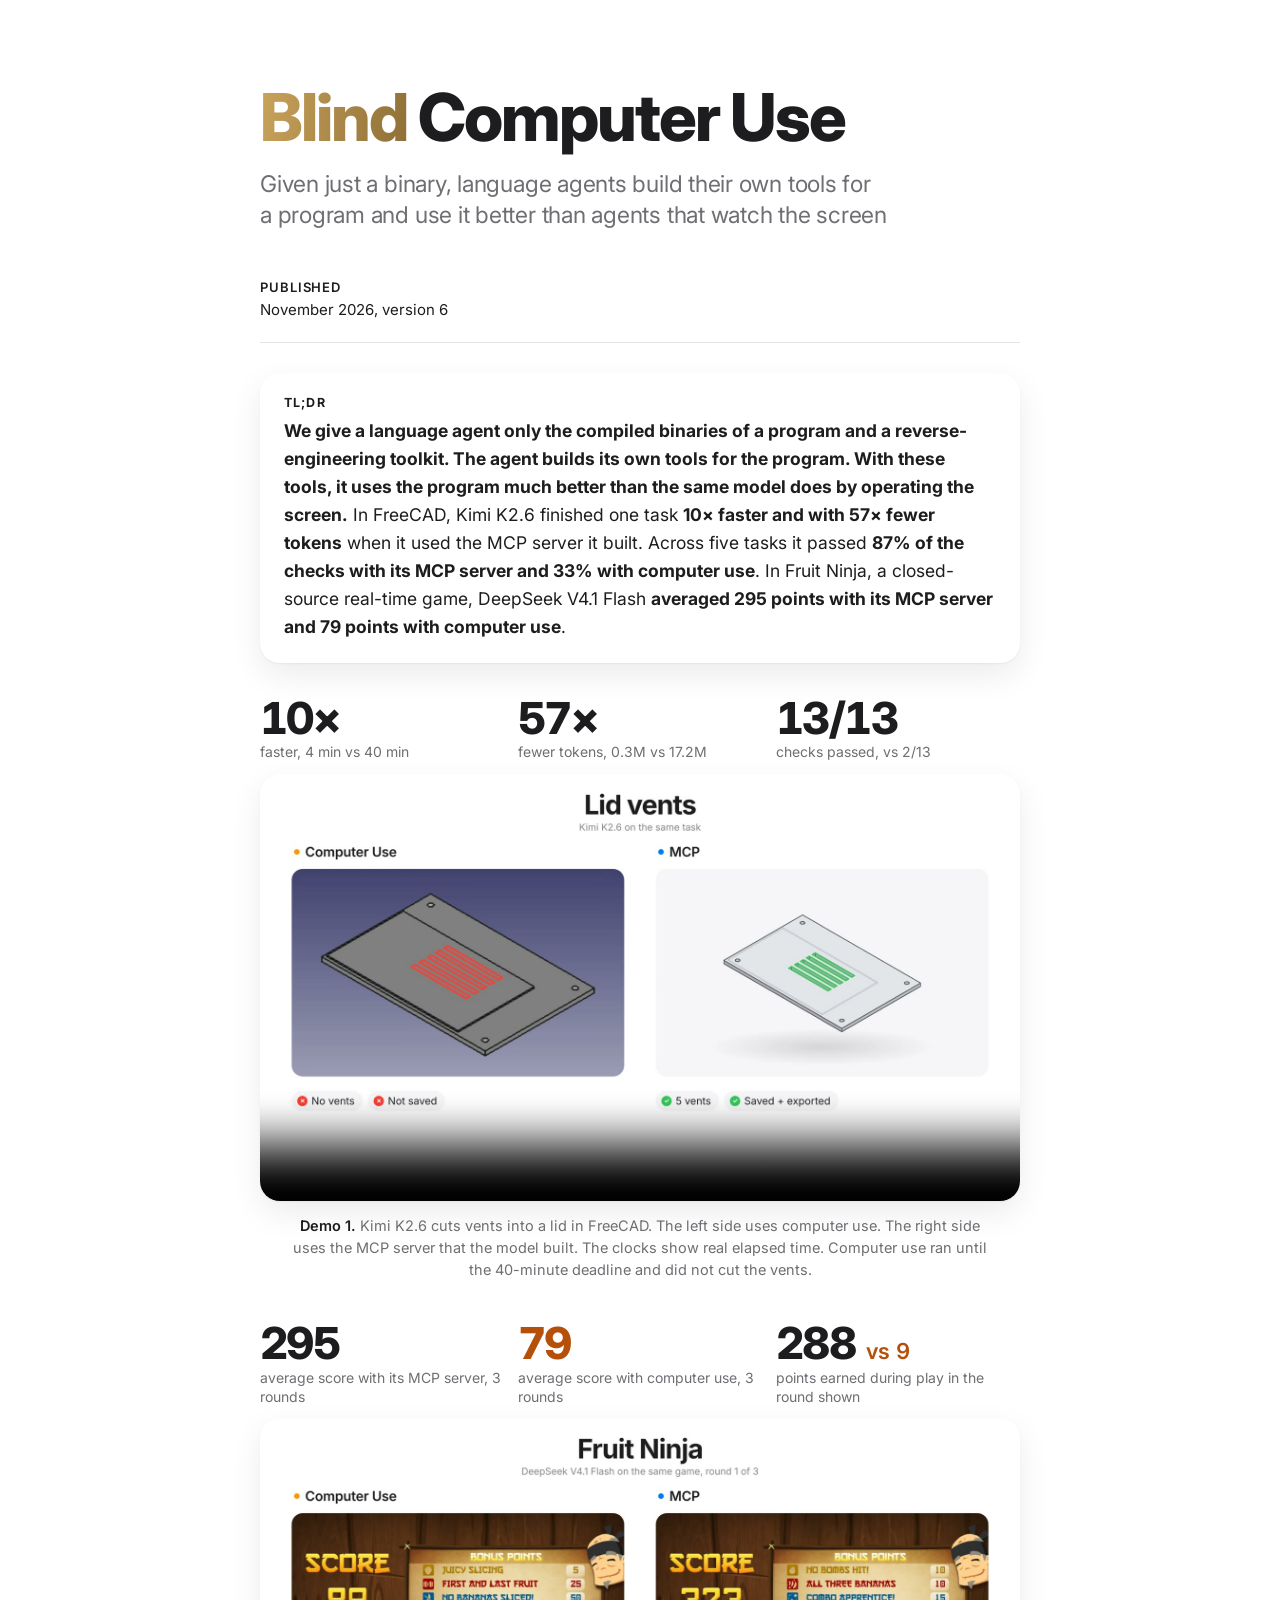
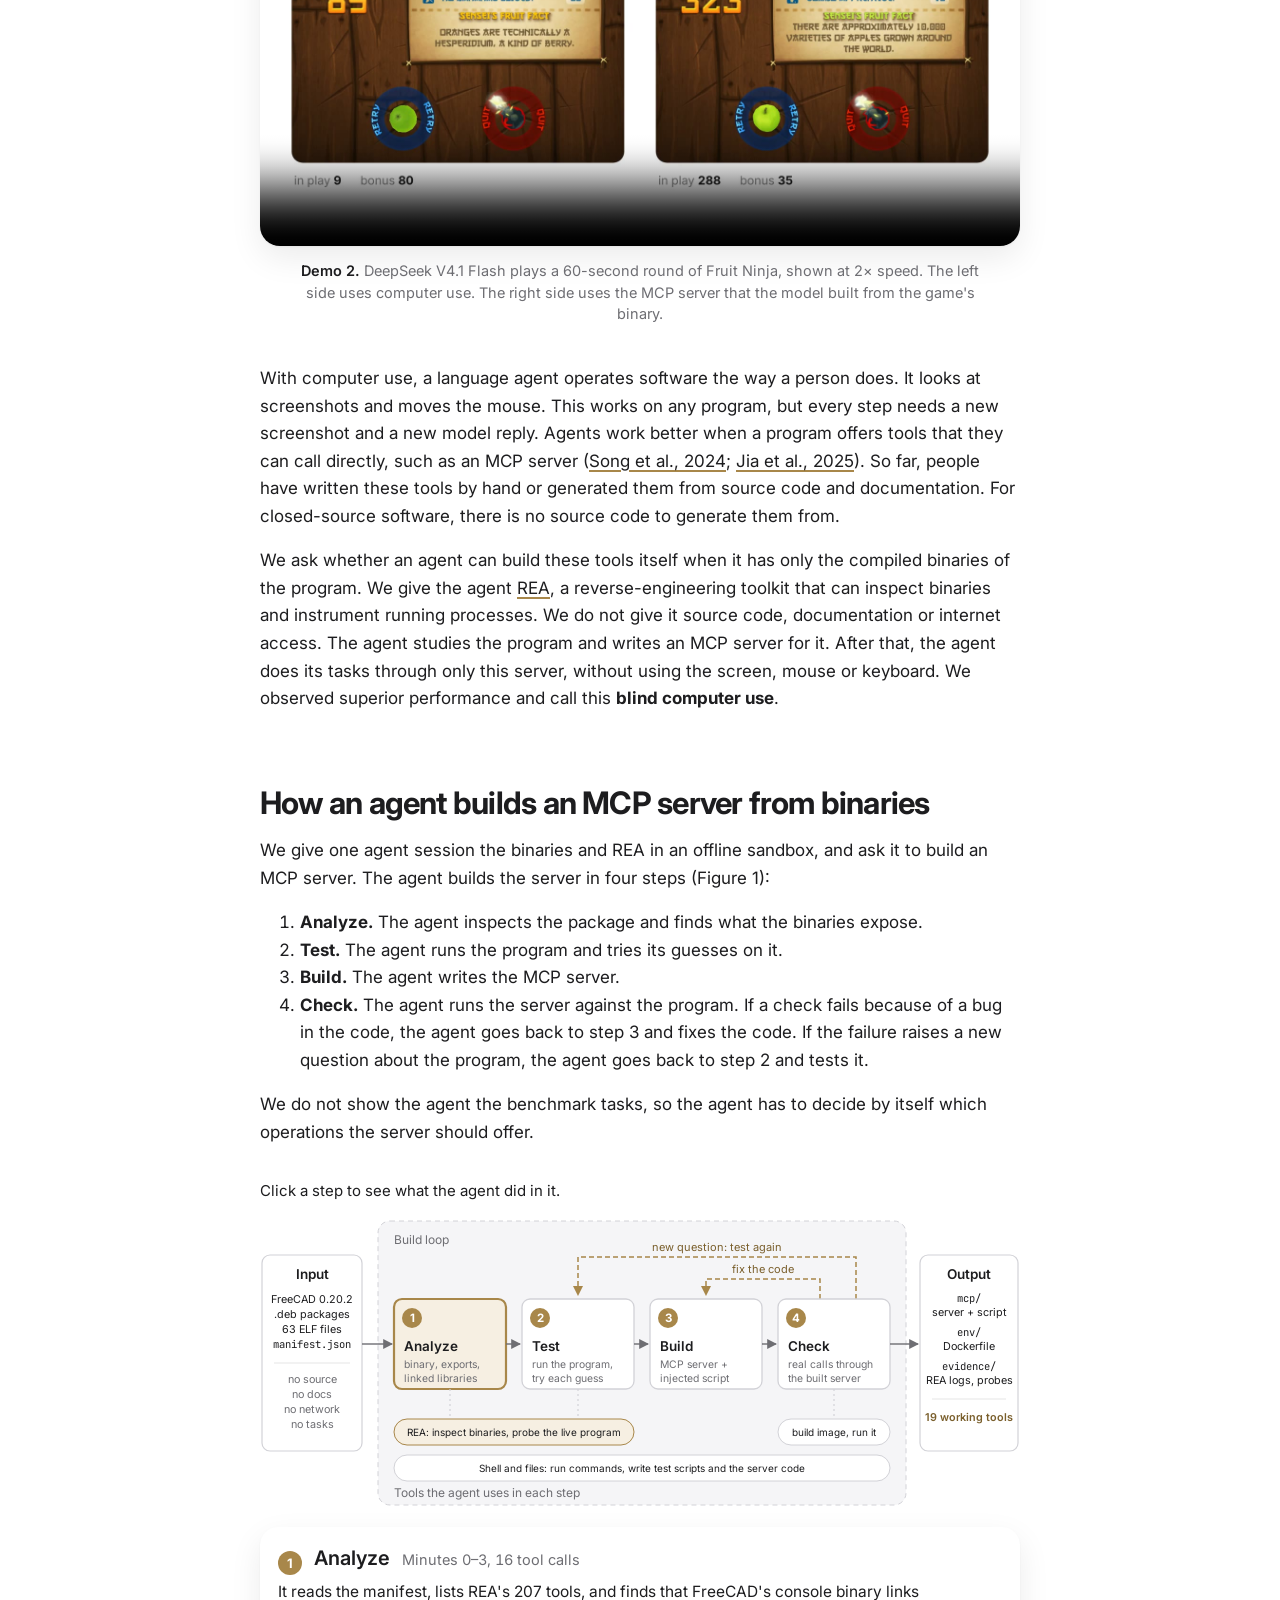
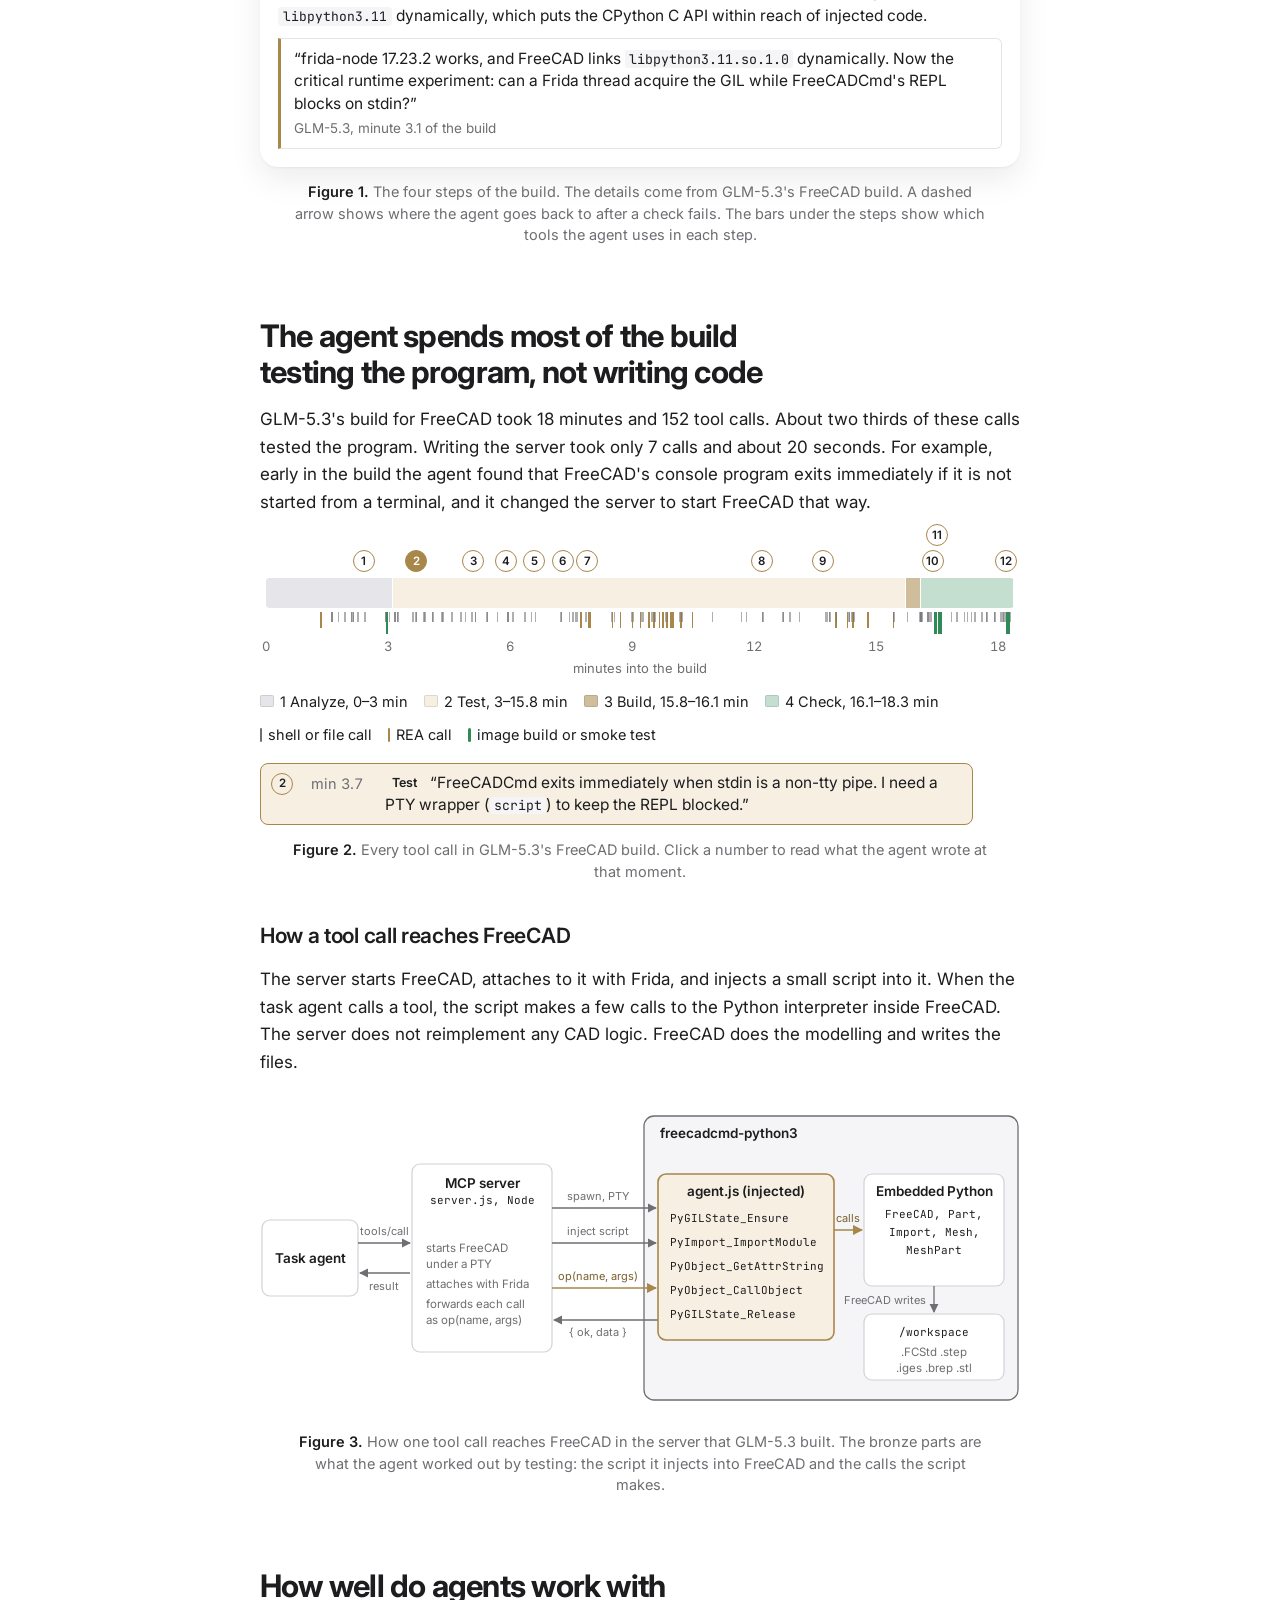
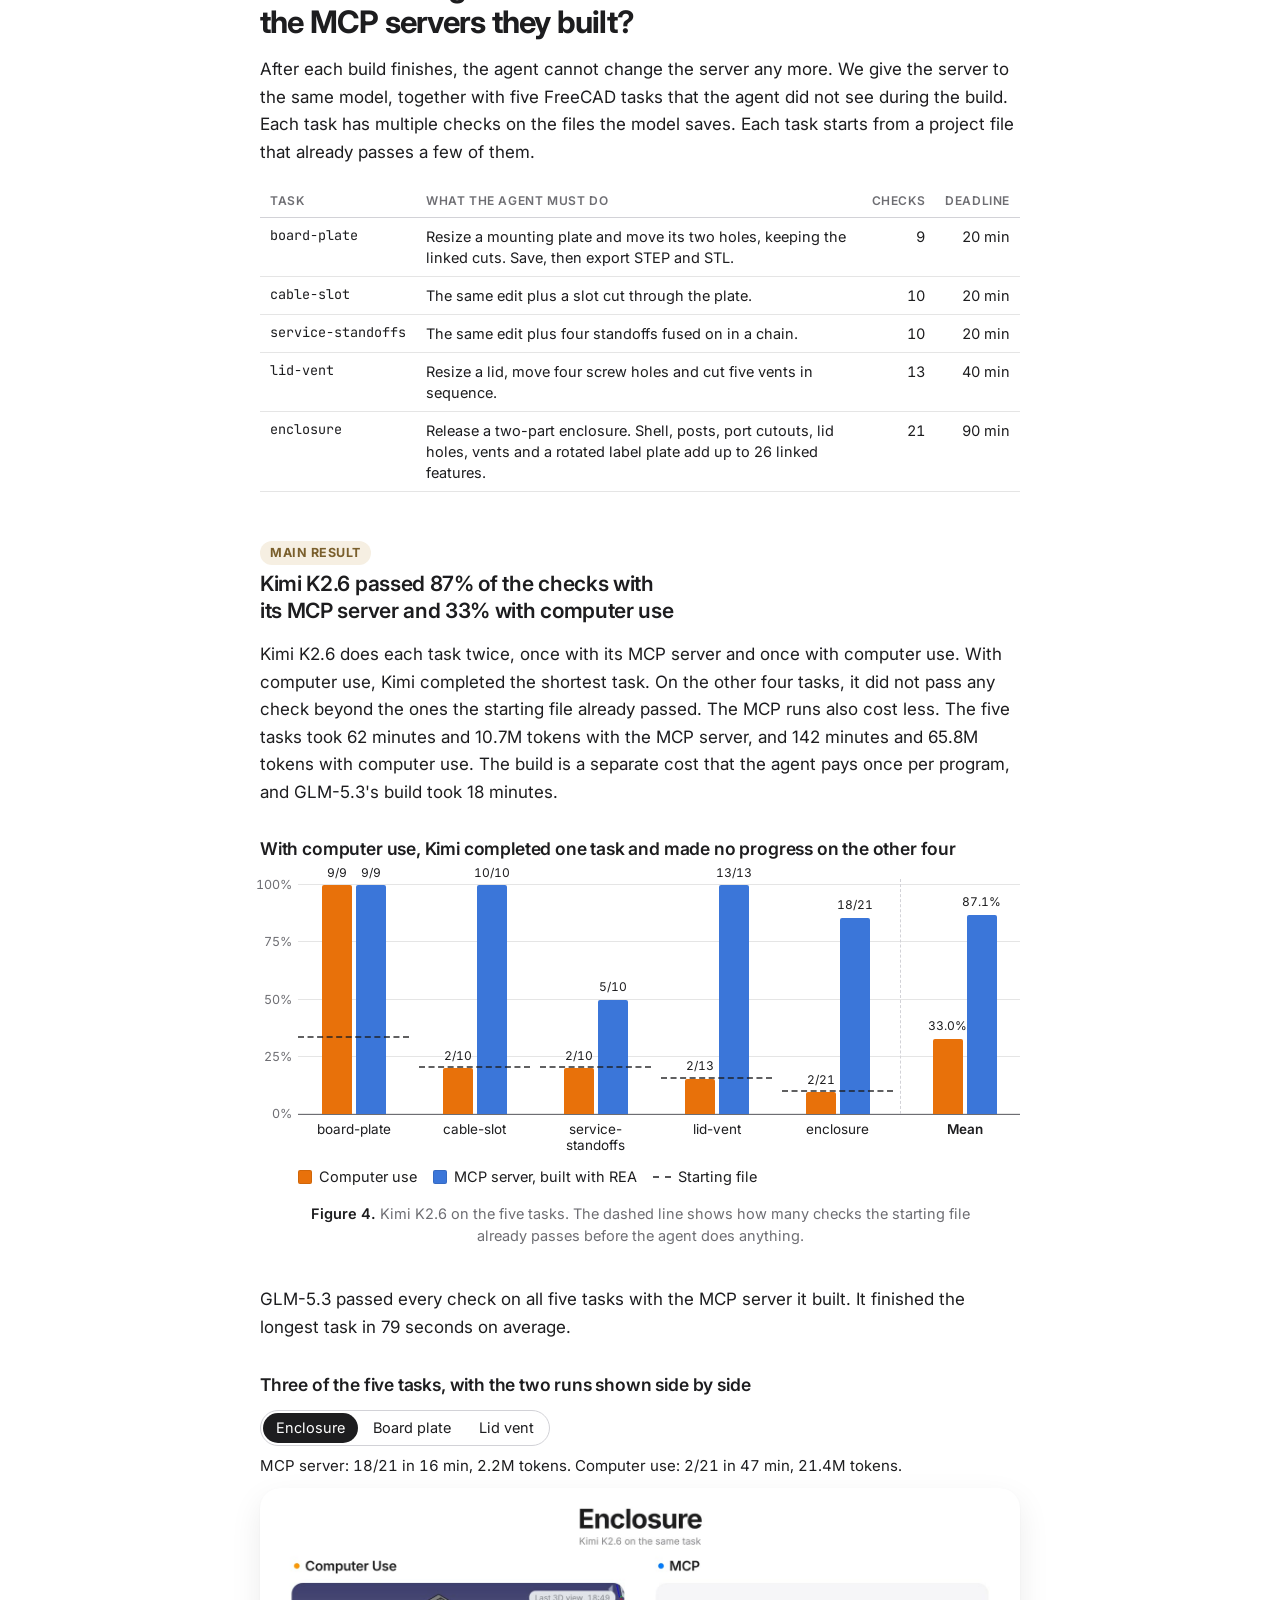
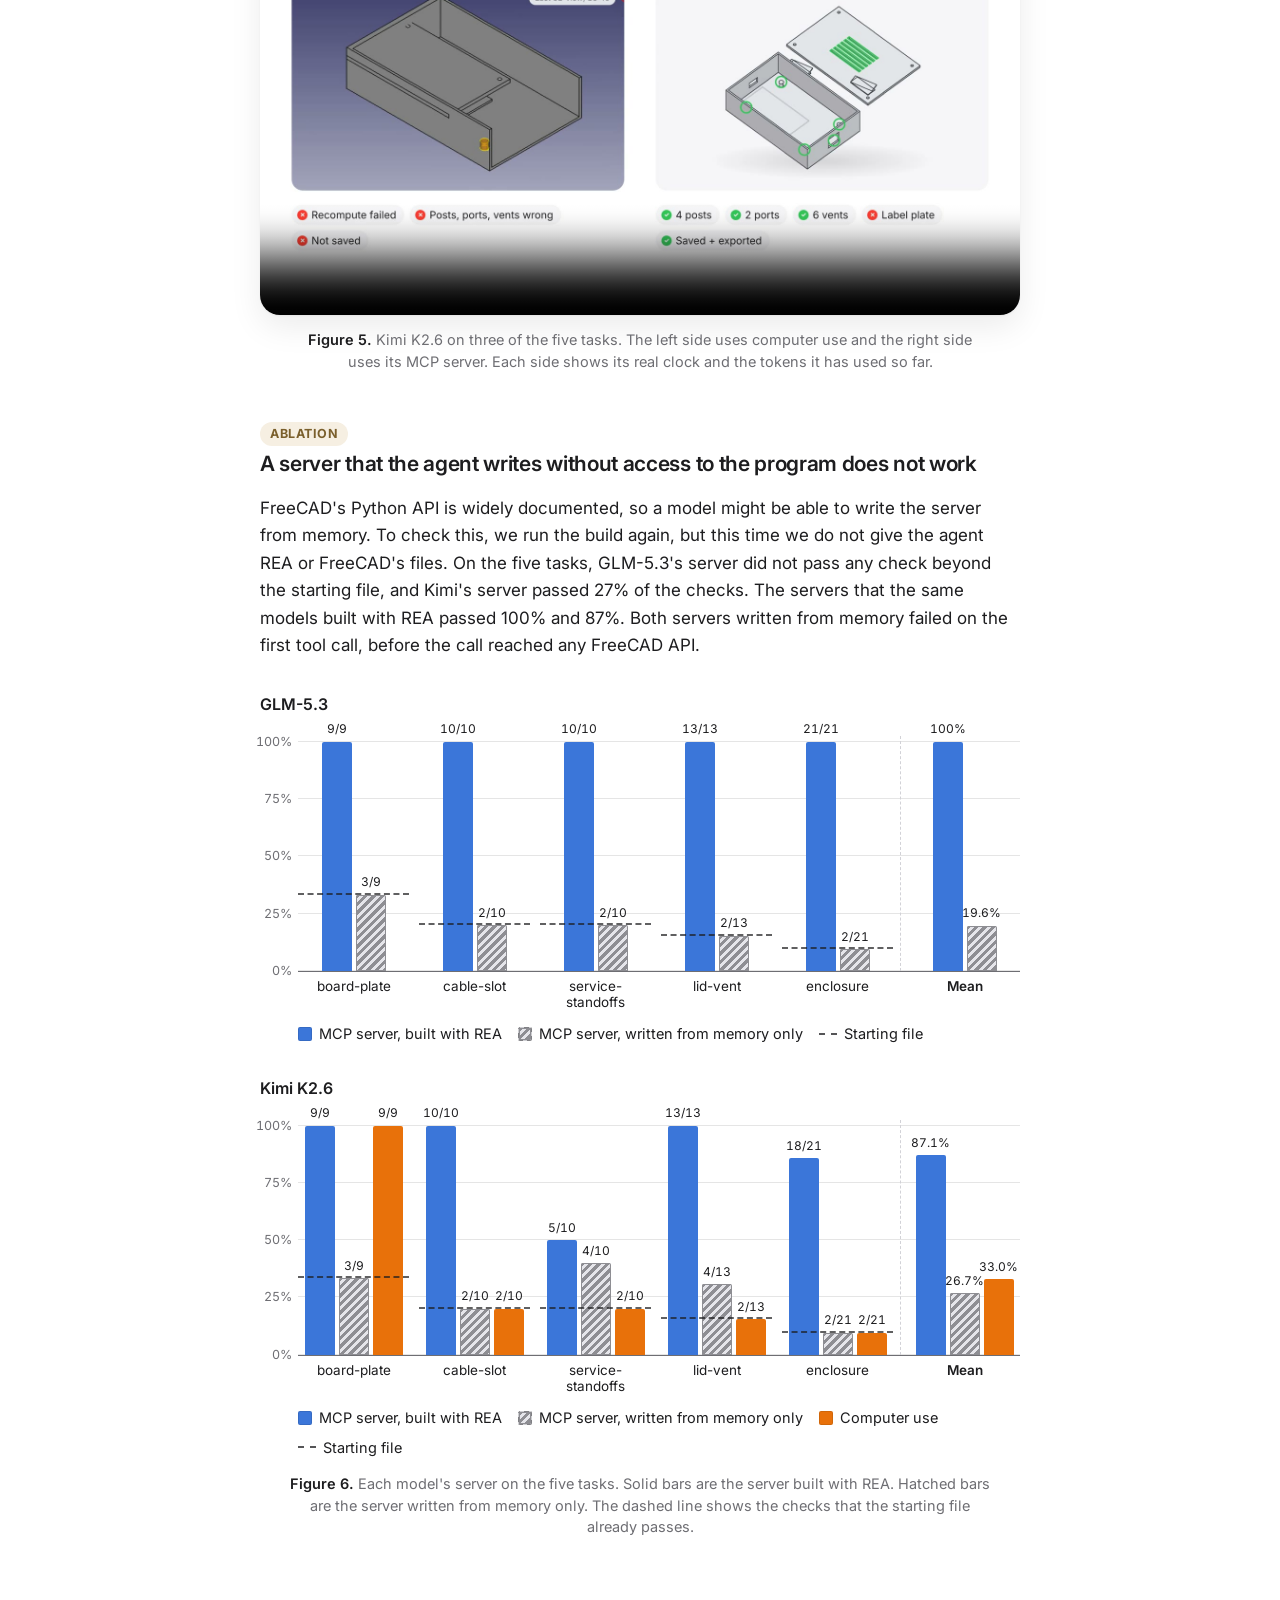
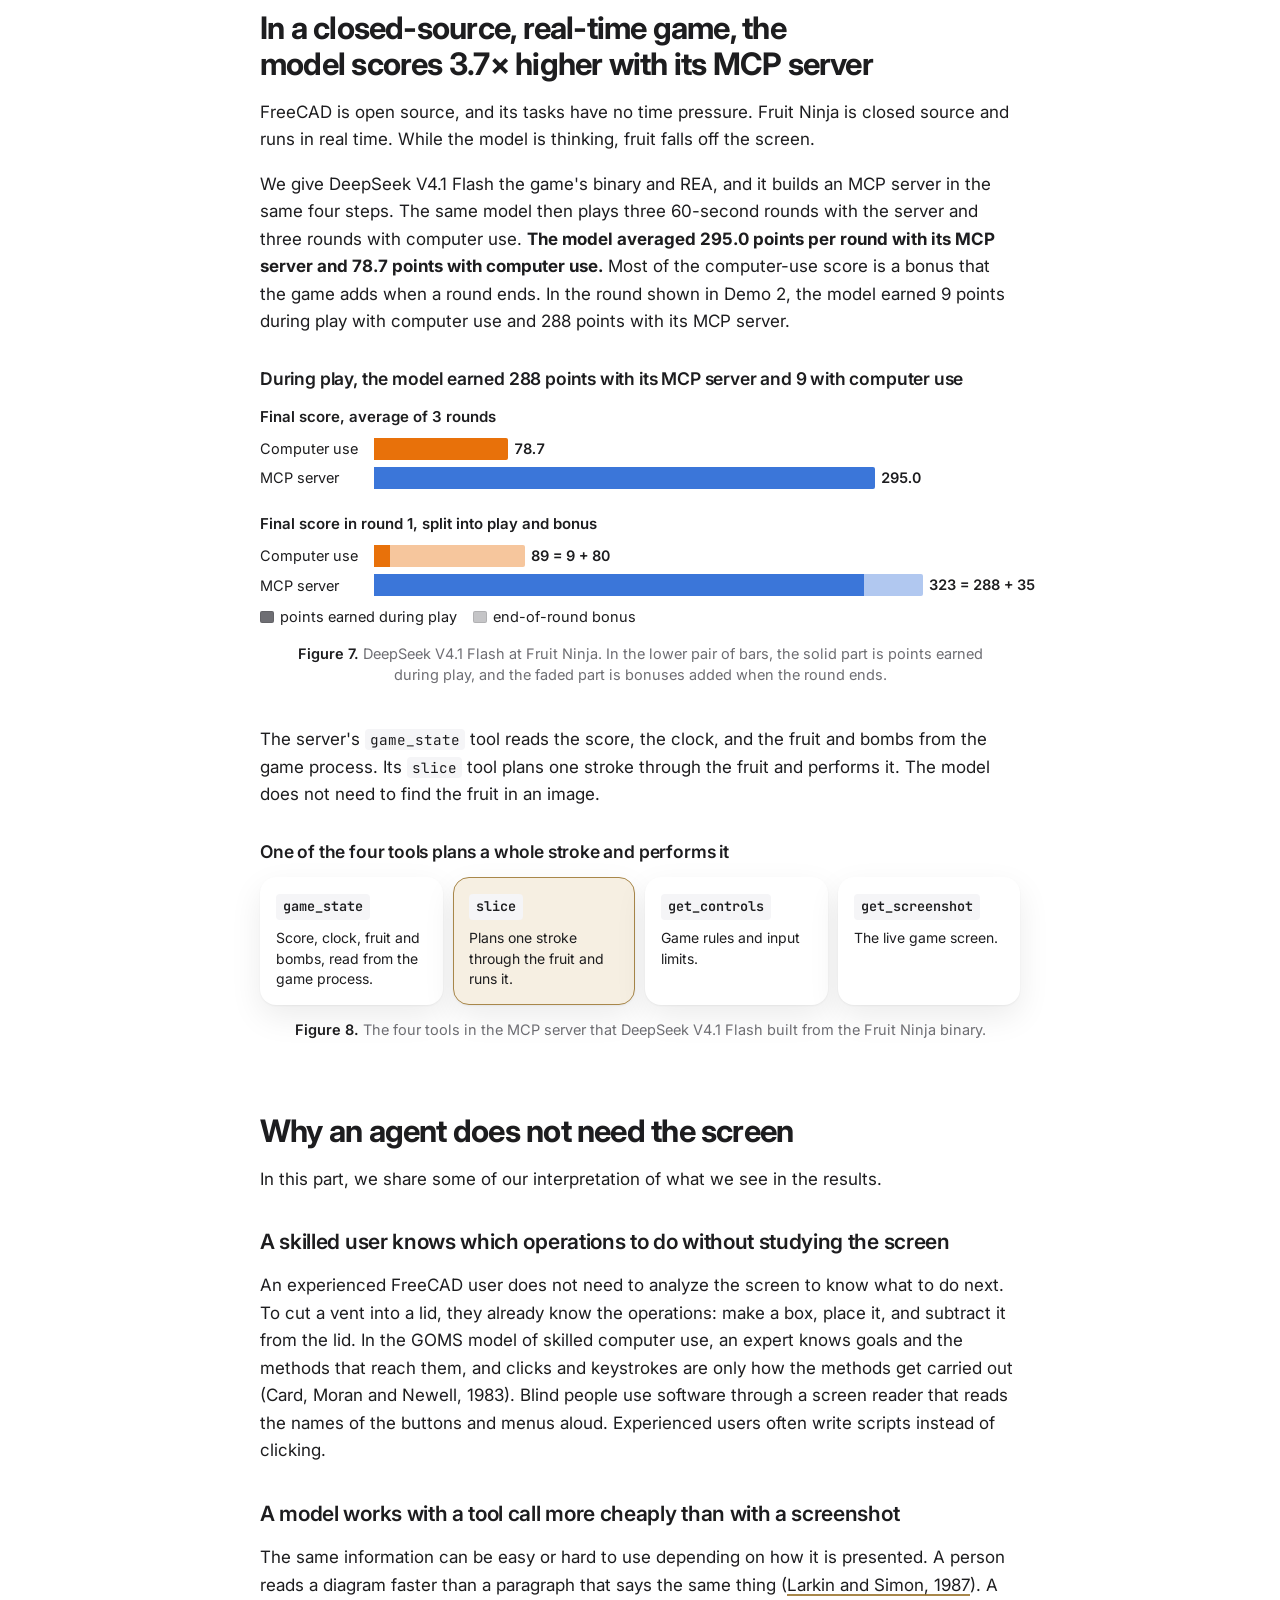
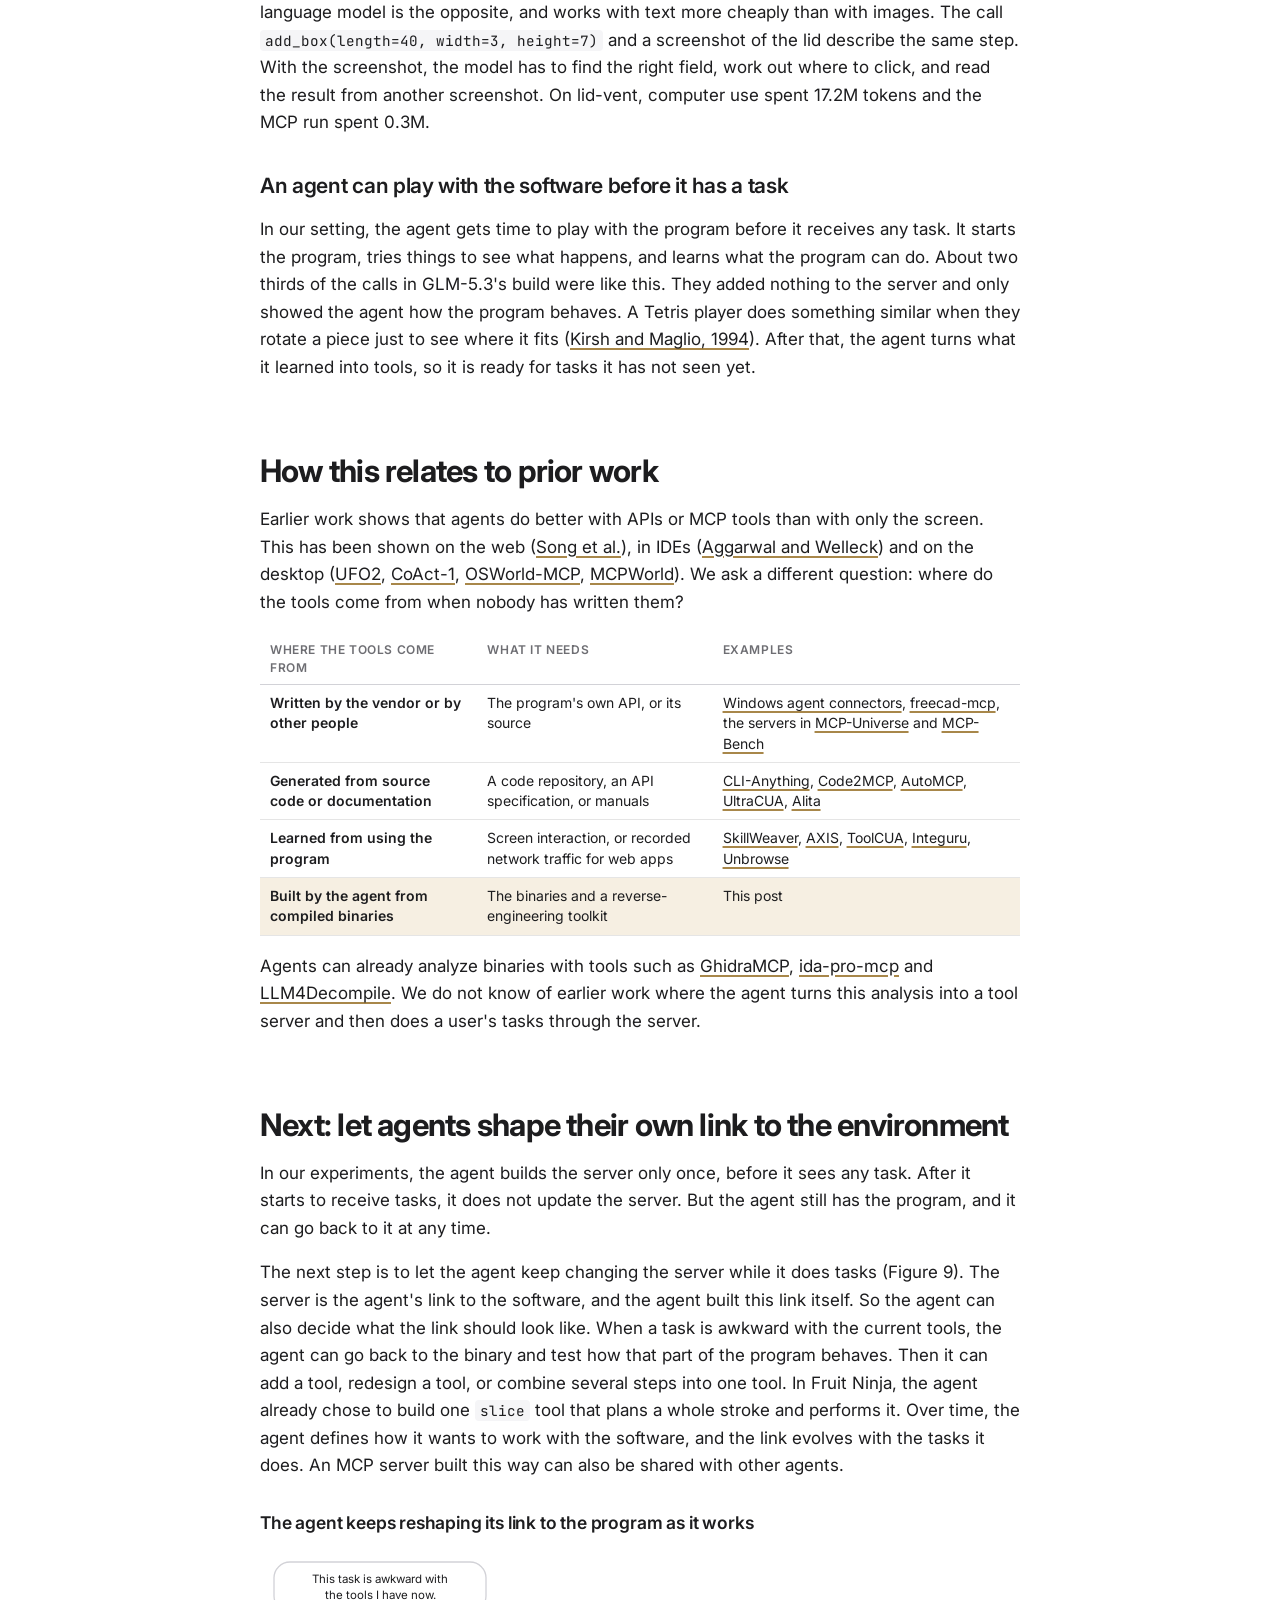
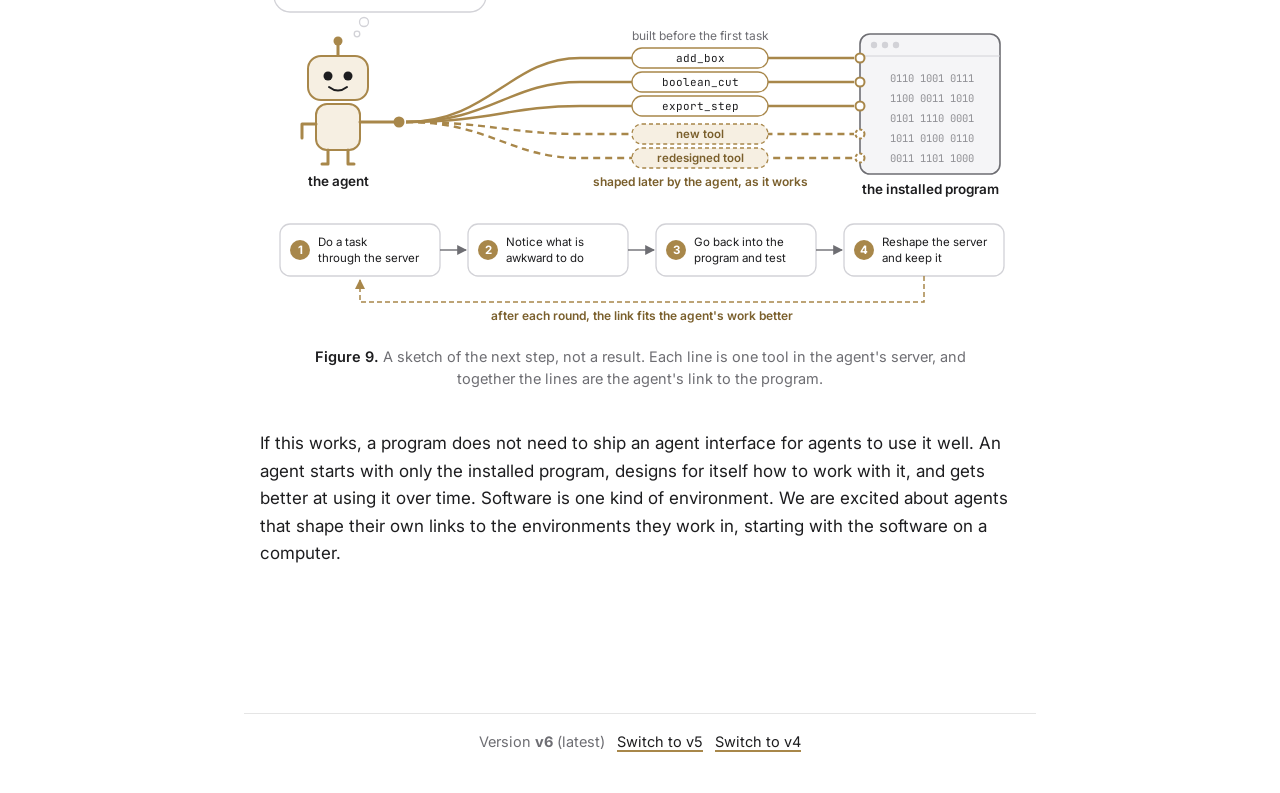
==== commit 3a24b6de: "Reword the sentence that introduces blind computer use Co-Authored-By: Claude Fable 5.2 <noreply@ant" ====
--- a/index.html
+++ b/index.html
@@ -61,7 +61,7 @@
   </figure>
 
   <p>With computer use, a language agent operates software the way a person does. It looks at screenshots and moves the mouse. This works on any program, but every step needs a new screenshot and a new model reply. Agents work better when a program offers tools that they can call directly, such as an MCP server (<a href="https://arxiv.org/abs/2410.16464">Song et al., 2024</a>; <a href="https://arxiv.org/abs/2510.24563">Jia et al., 2025</a>). So far, people have written these tools by hand or generated them from source code and documentation. For closed-source software, there is no source code to generate them from.</p>
-  <p>We ask whether an agent can build these tools itself when it has only the compiled binaries of the program. We give the agent <a href="https://github.com/morluto/rea">REA</a>, a reverse-engineering toolkit that can inspect binaries and instrument running processes. We do not give it source code, documentation or internet access. The agent studies the program and writes an MCP server for it. After that, the agent does its tasks through this server, and it does not use the screen, mouse or keyboard. We call this <b>blind computer use</b>.</p>
+  <p>We ask whether an agent can build these tools itself when it has only the compiled binaries of the program. We give the agent <a href="https://github.com/morluto/rea">REA</a>, a reverse-engineering toolkit that can inspect binaries and instrument running processes. We do not give it source code, documentation or internet access. The agent studies the program and writes an MCP server for it. After that, the agent does its tasks through only this server, without using the screen, mouse or keyboard. We observed superior performance and call this <b>blind computer use</b>.</p>
 
   
   <!-- ===================================================== -->
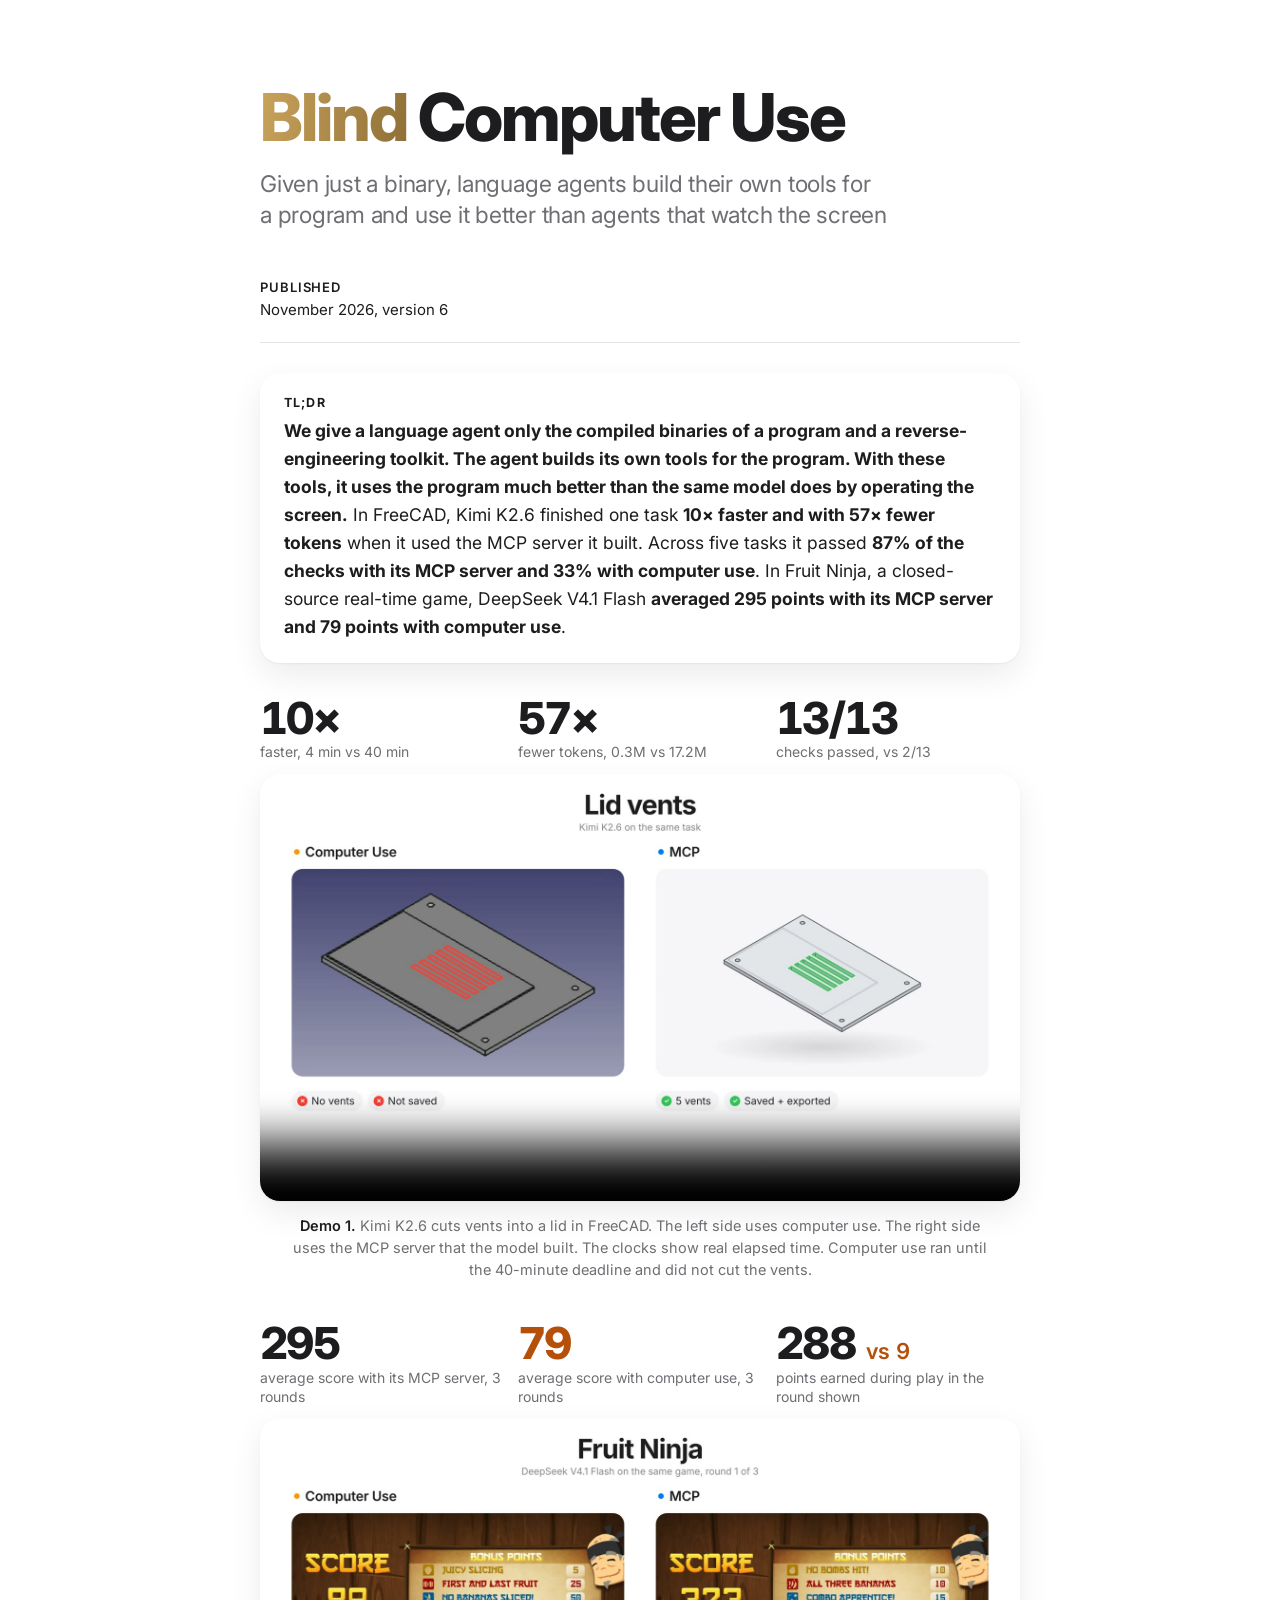
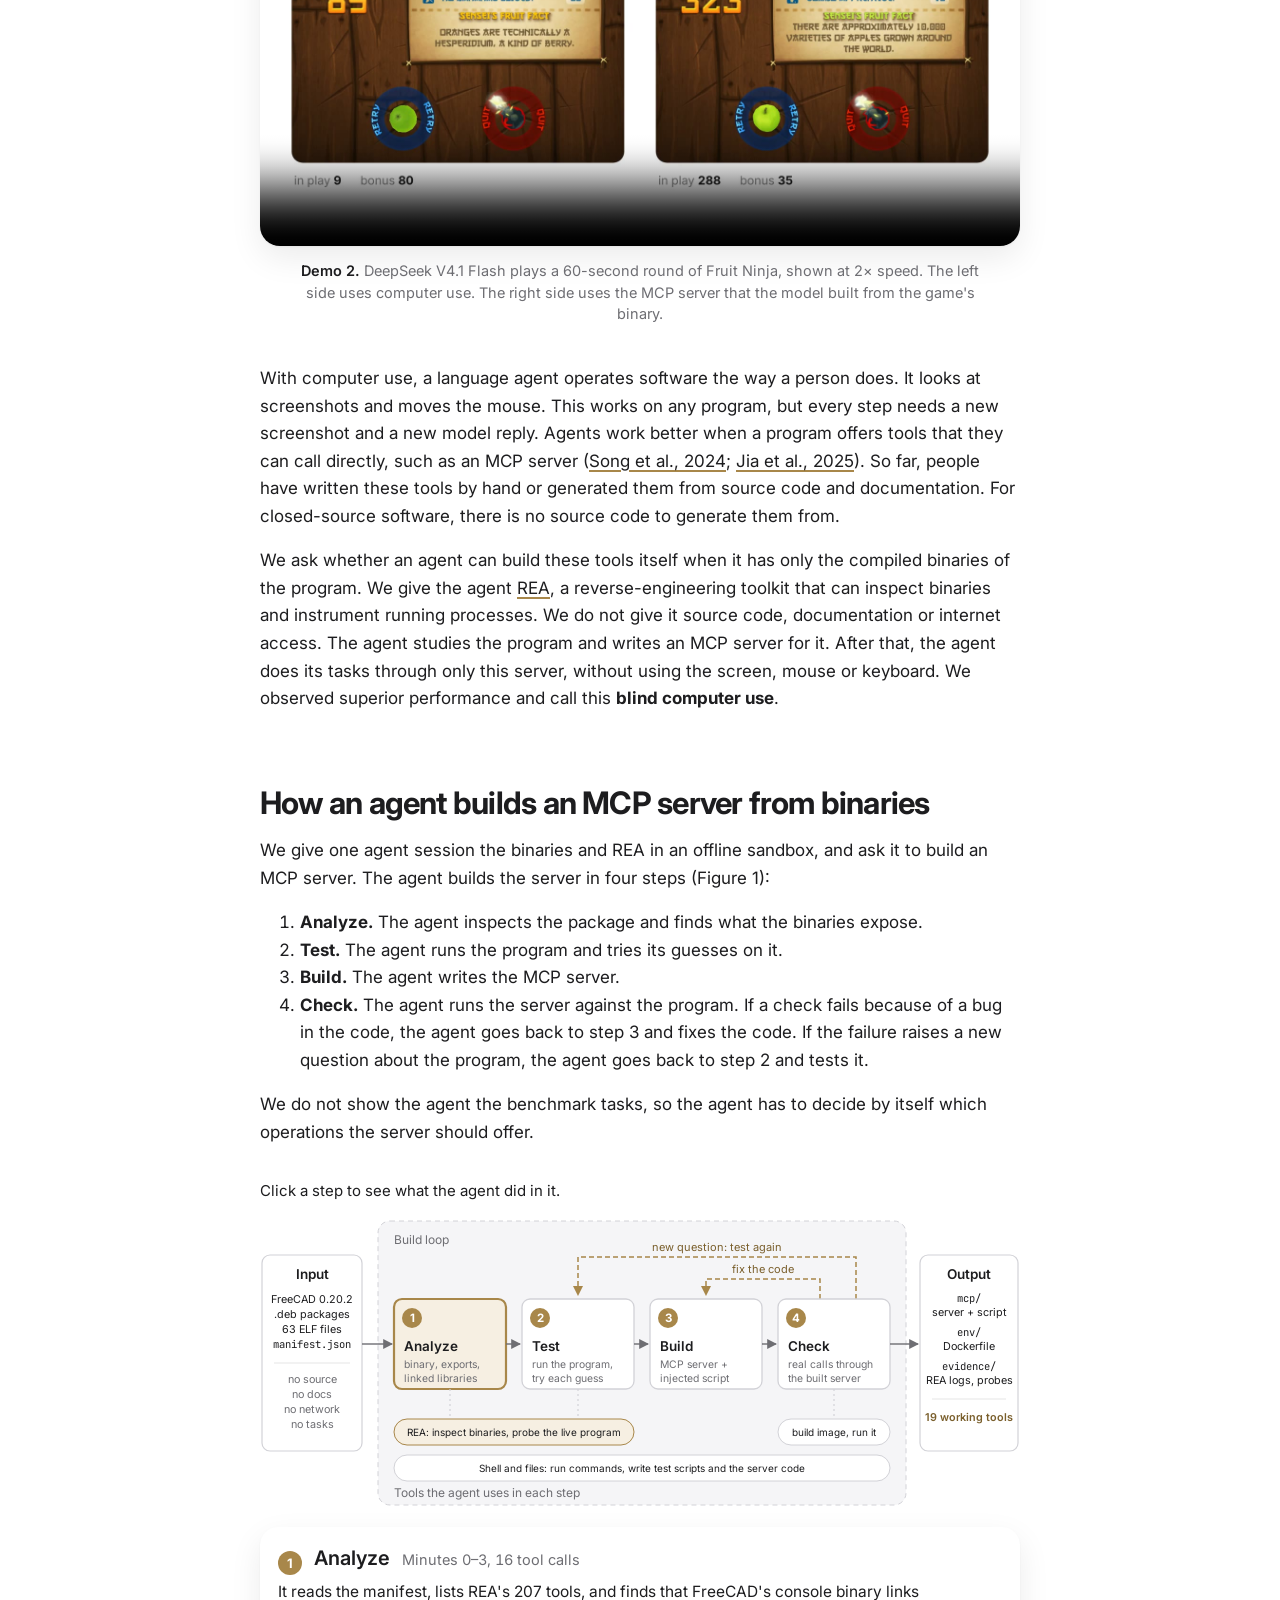
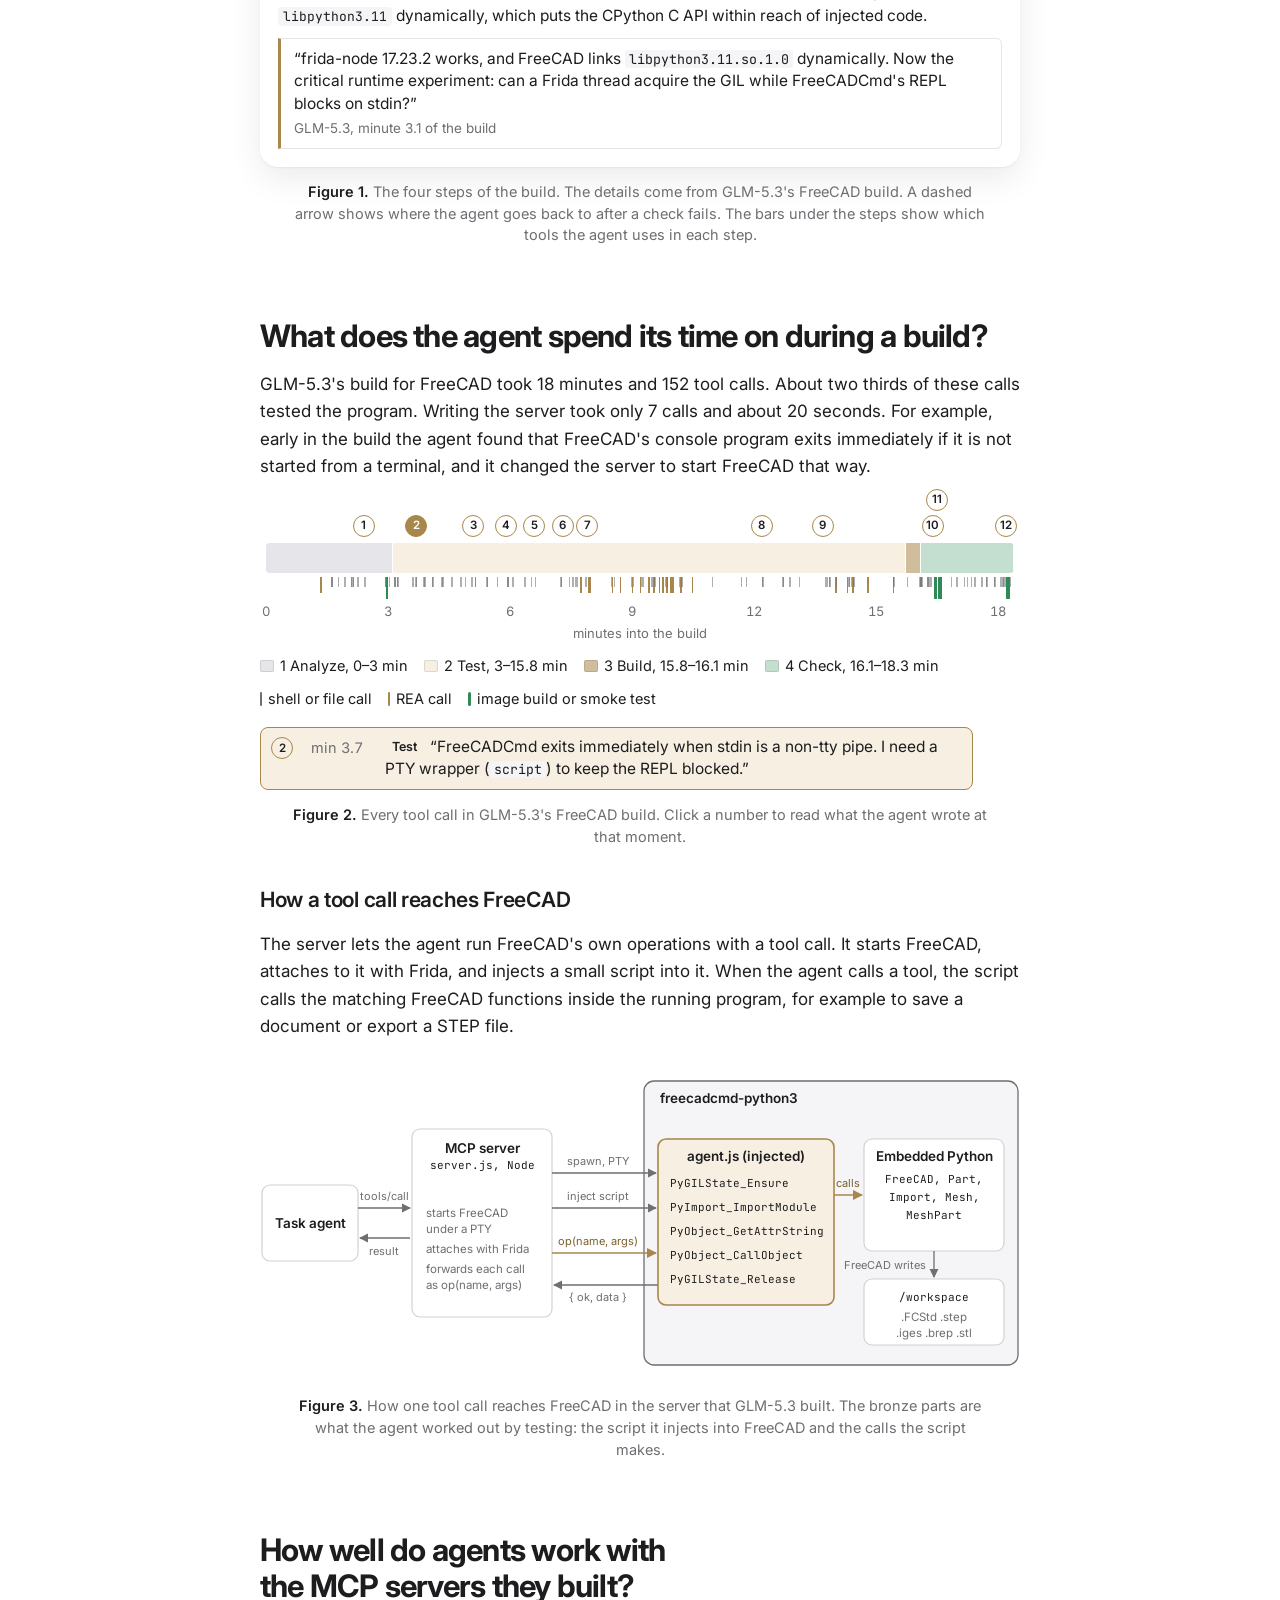
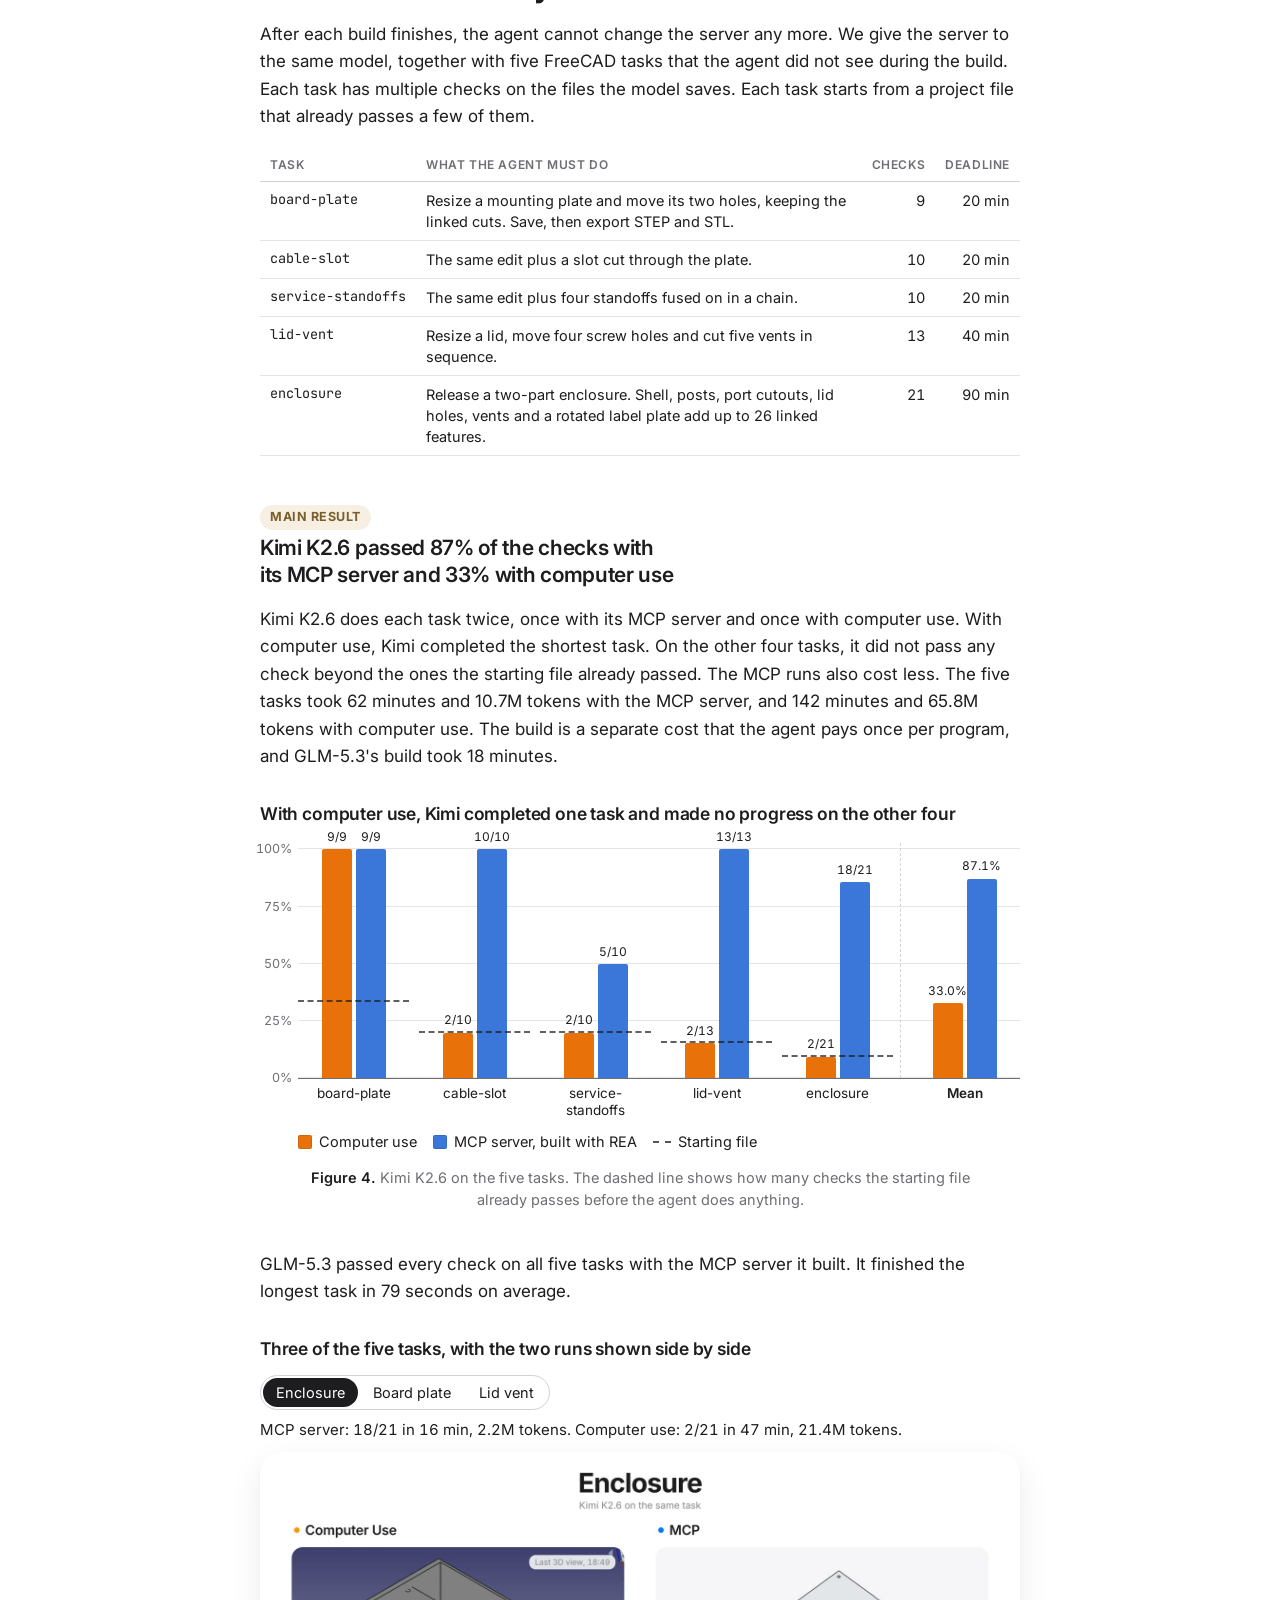
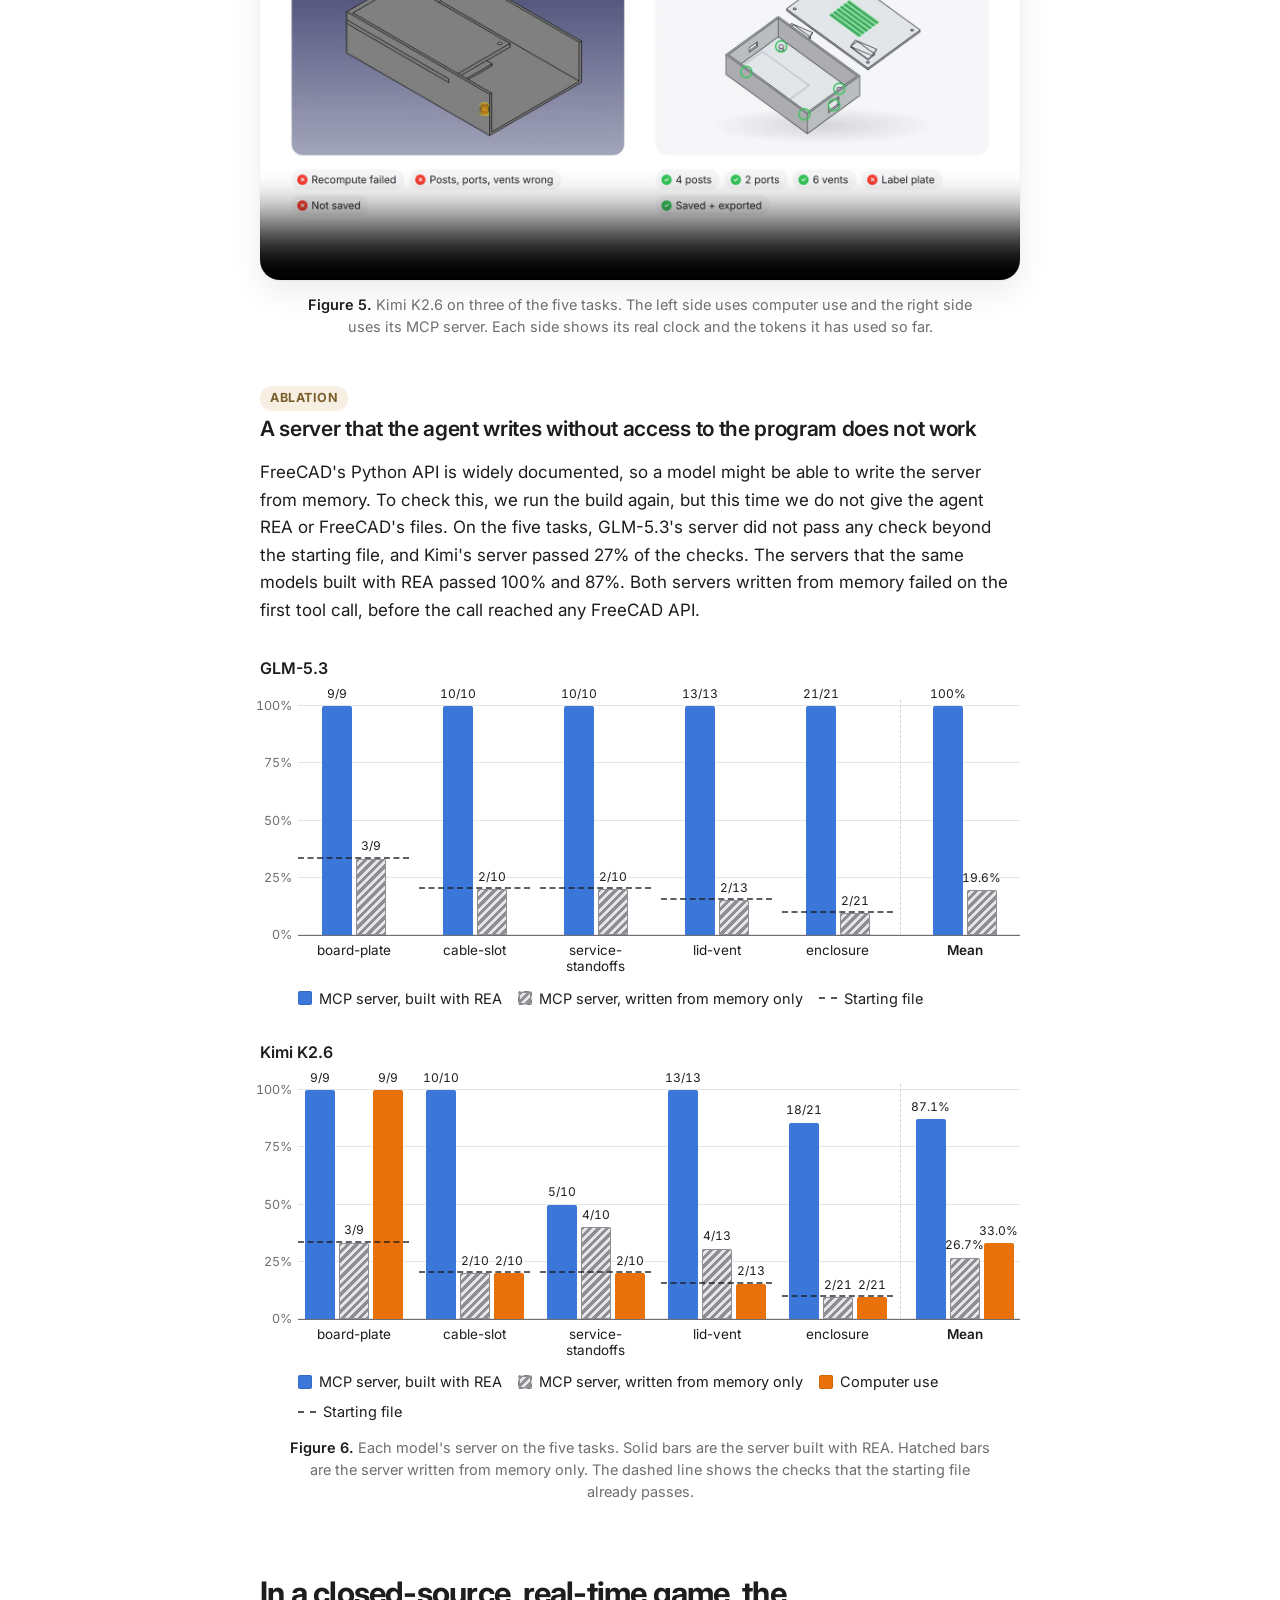
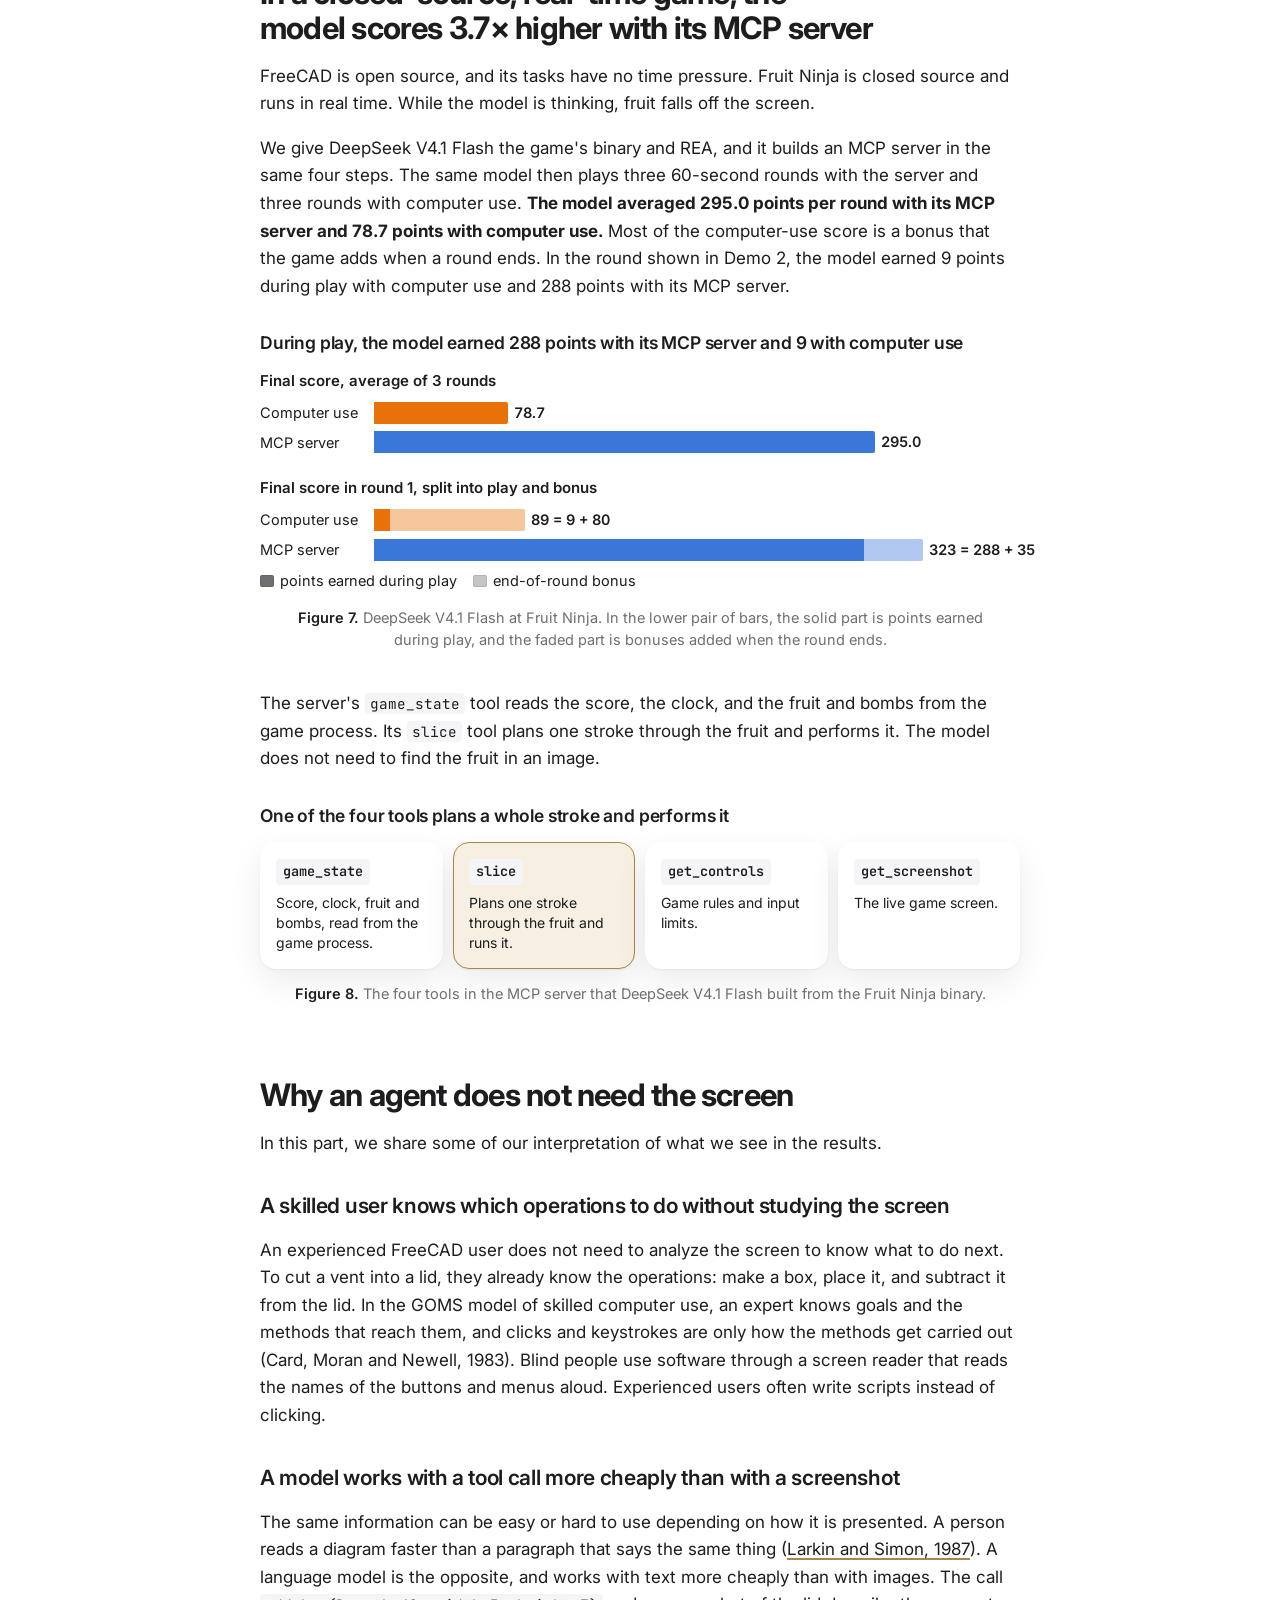
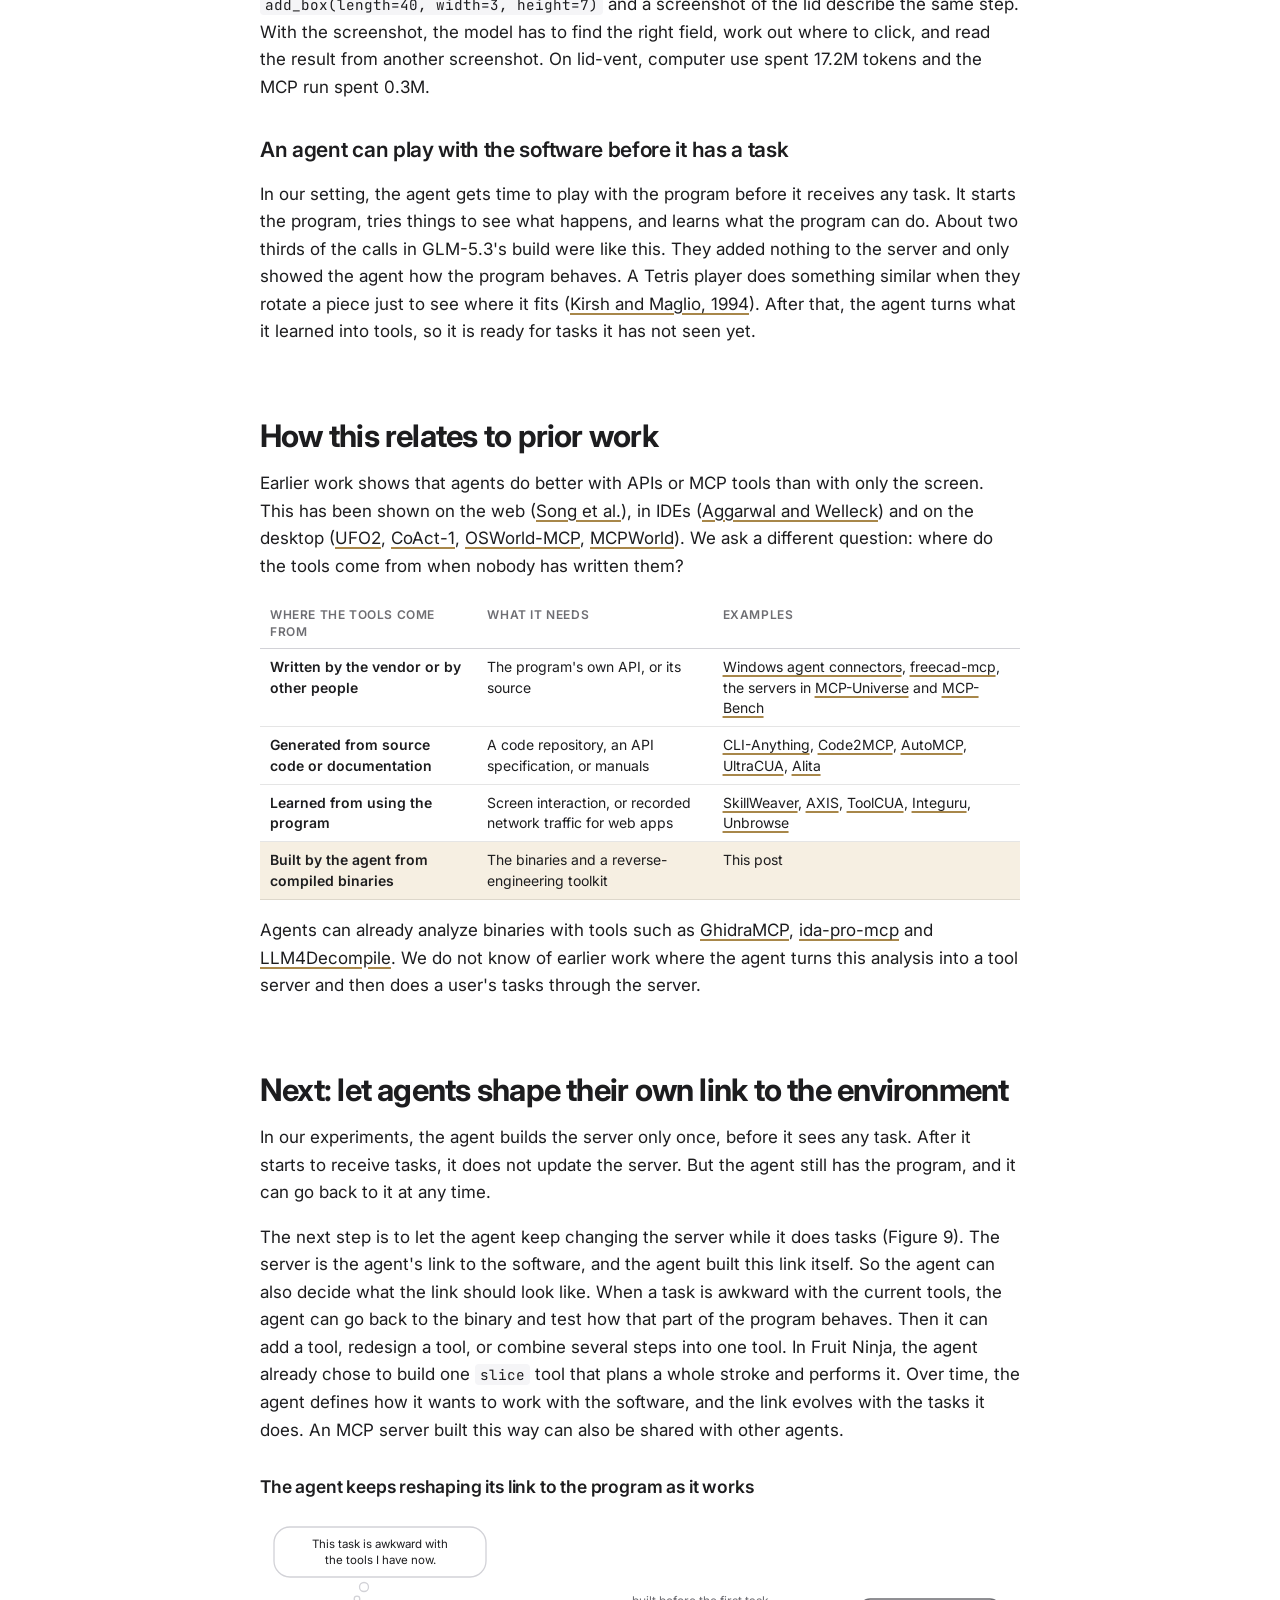
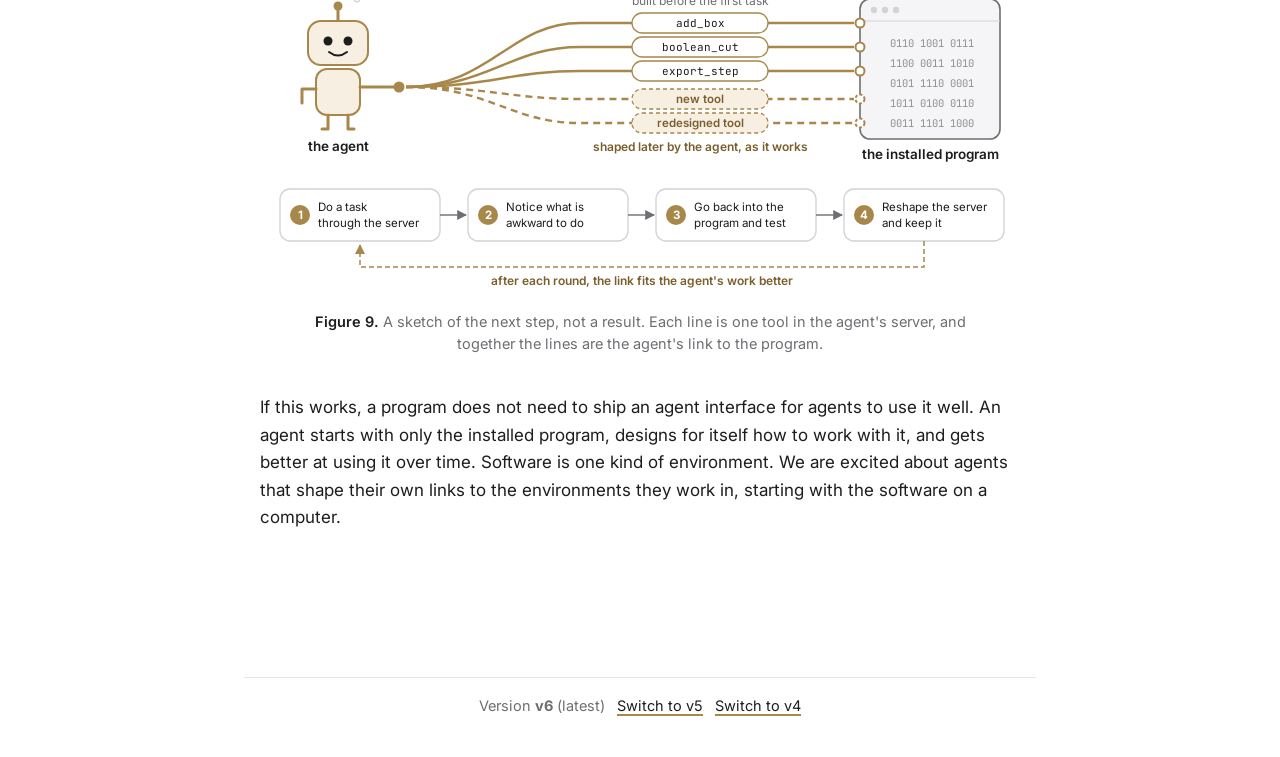
==== commit 2c5258c1: "Turn the build heading into a question and say what the server does Co-Authored-By: Claude Fable 5.2" ====
--- a/index.html
+++ b/index.html
@@ -257,7 +257,7 @@
   </figure>
 
   <!-- ===================================================== -->
-  <h2 id="build">The agent spends most of the build testing the program, not writing code</h2>
+  <h2 id="build">What does the agent spend its time on during a build?</h2>
   <p>GLM-5.3's build for FreeCAD took 18 minutes and 152 tool calls. About two thirds of these calls tested the program. Writing the server took only 7 calls and about 20 seconds. For example, early in the build the agent found that FreeCAD's console program exits immediately if it is not started from a terminal, and it changed the server to start FreeCAD that way.</p>
 
   <figure class="tl" id="fig-tl">
@@ -284,7 +284,7 @@
   </figure>
 
   <h3>How a tool call reaches FreeCAD</h3>
-  <p>The server starts FreeCAD, attaches to it with Frida, and injects a small script into it. When the task agent calls a tool, the script makes a few calls to the Python interpreter inside FreeCAD. The server does not reimplement any CAD logic. FreeCAD does the modelling and writes the files.</p>
+  <p>The server lets the agent run FreeCAD's own operations with a tool call. It starts FreeCAD, attaches to it with Frida, and injects a small script into it. When the agent calls a tool, the script calls the matching FreeCAD functions inside the running program, for example to save a document or export a STEP file.</p>
 
   <figure>
     <div class="scroll-x">
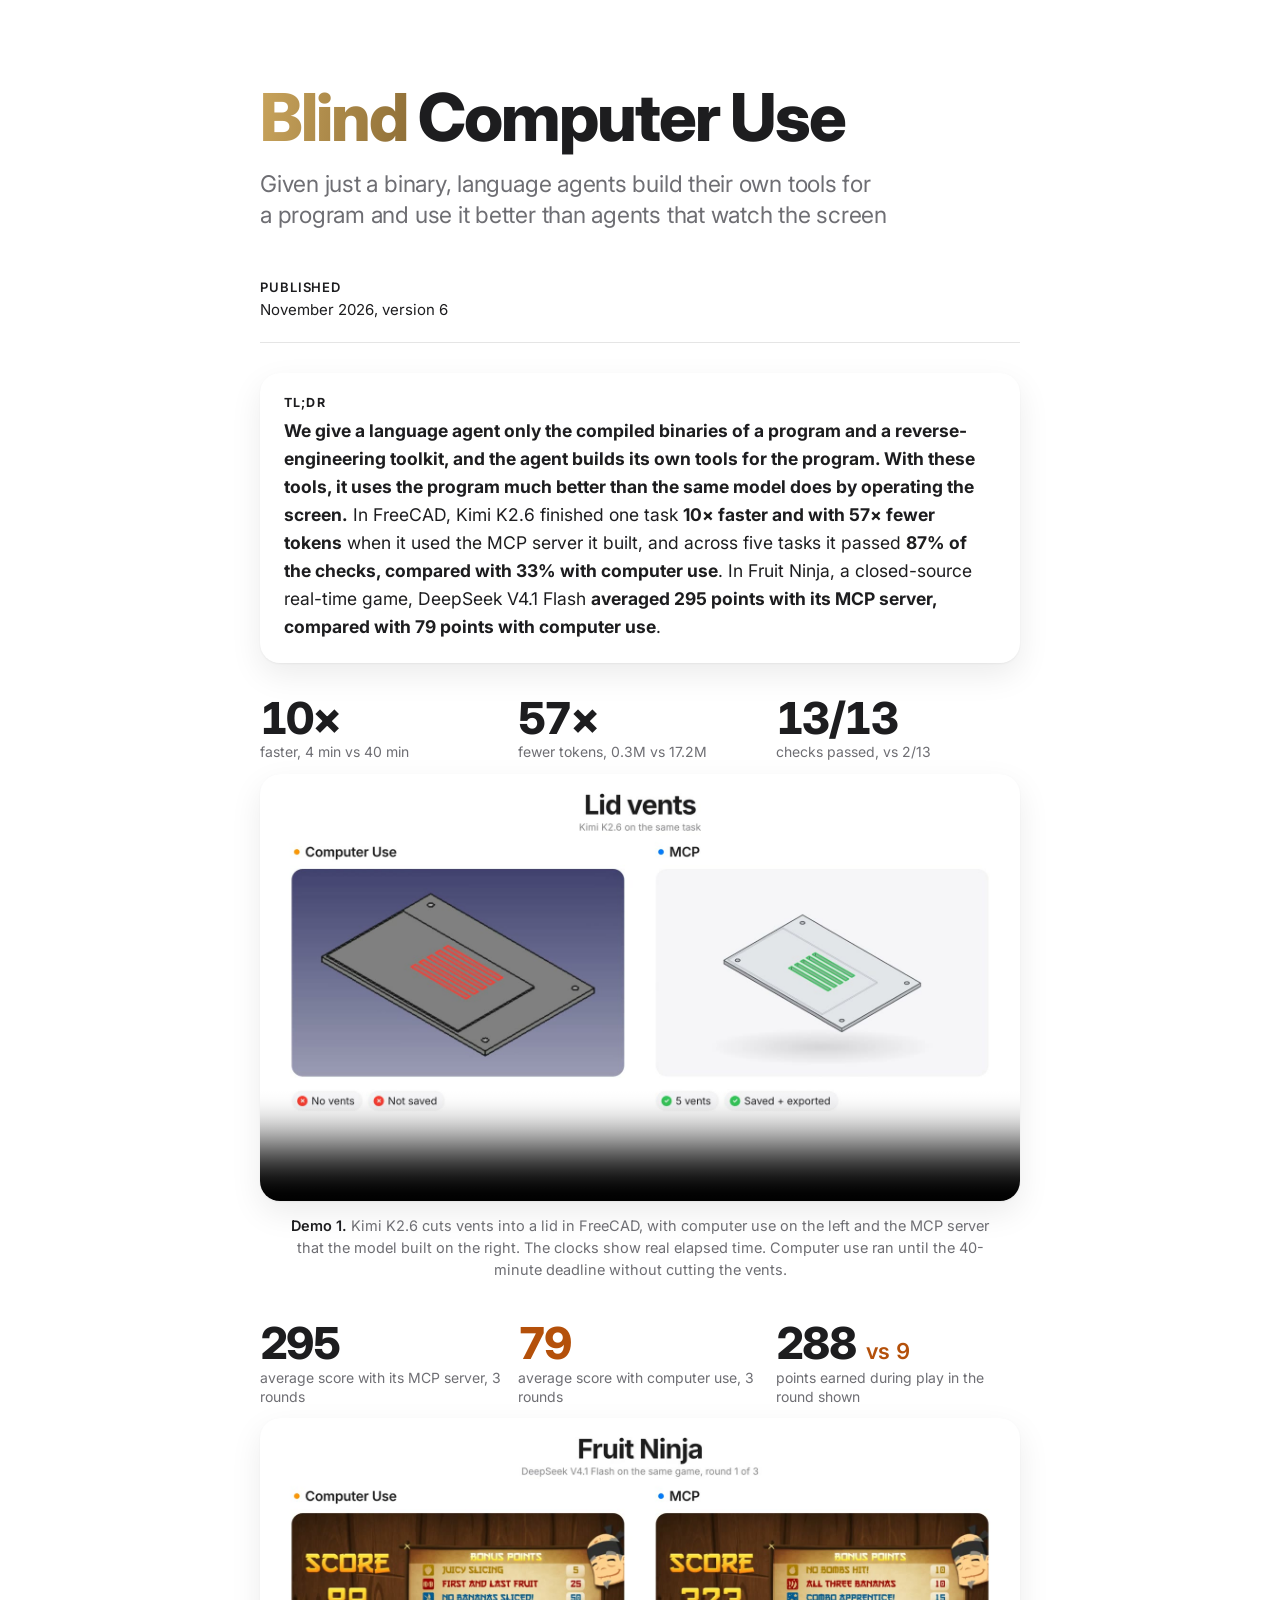
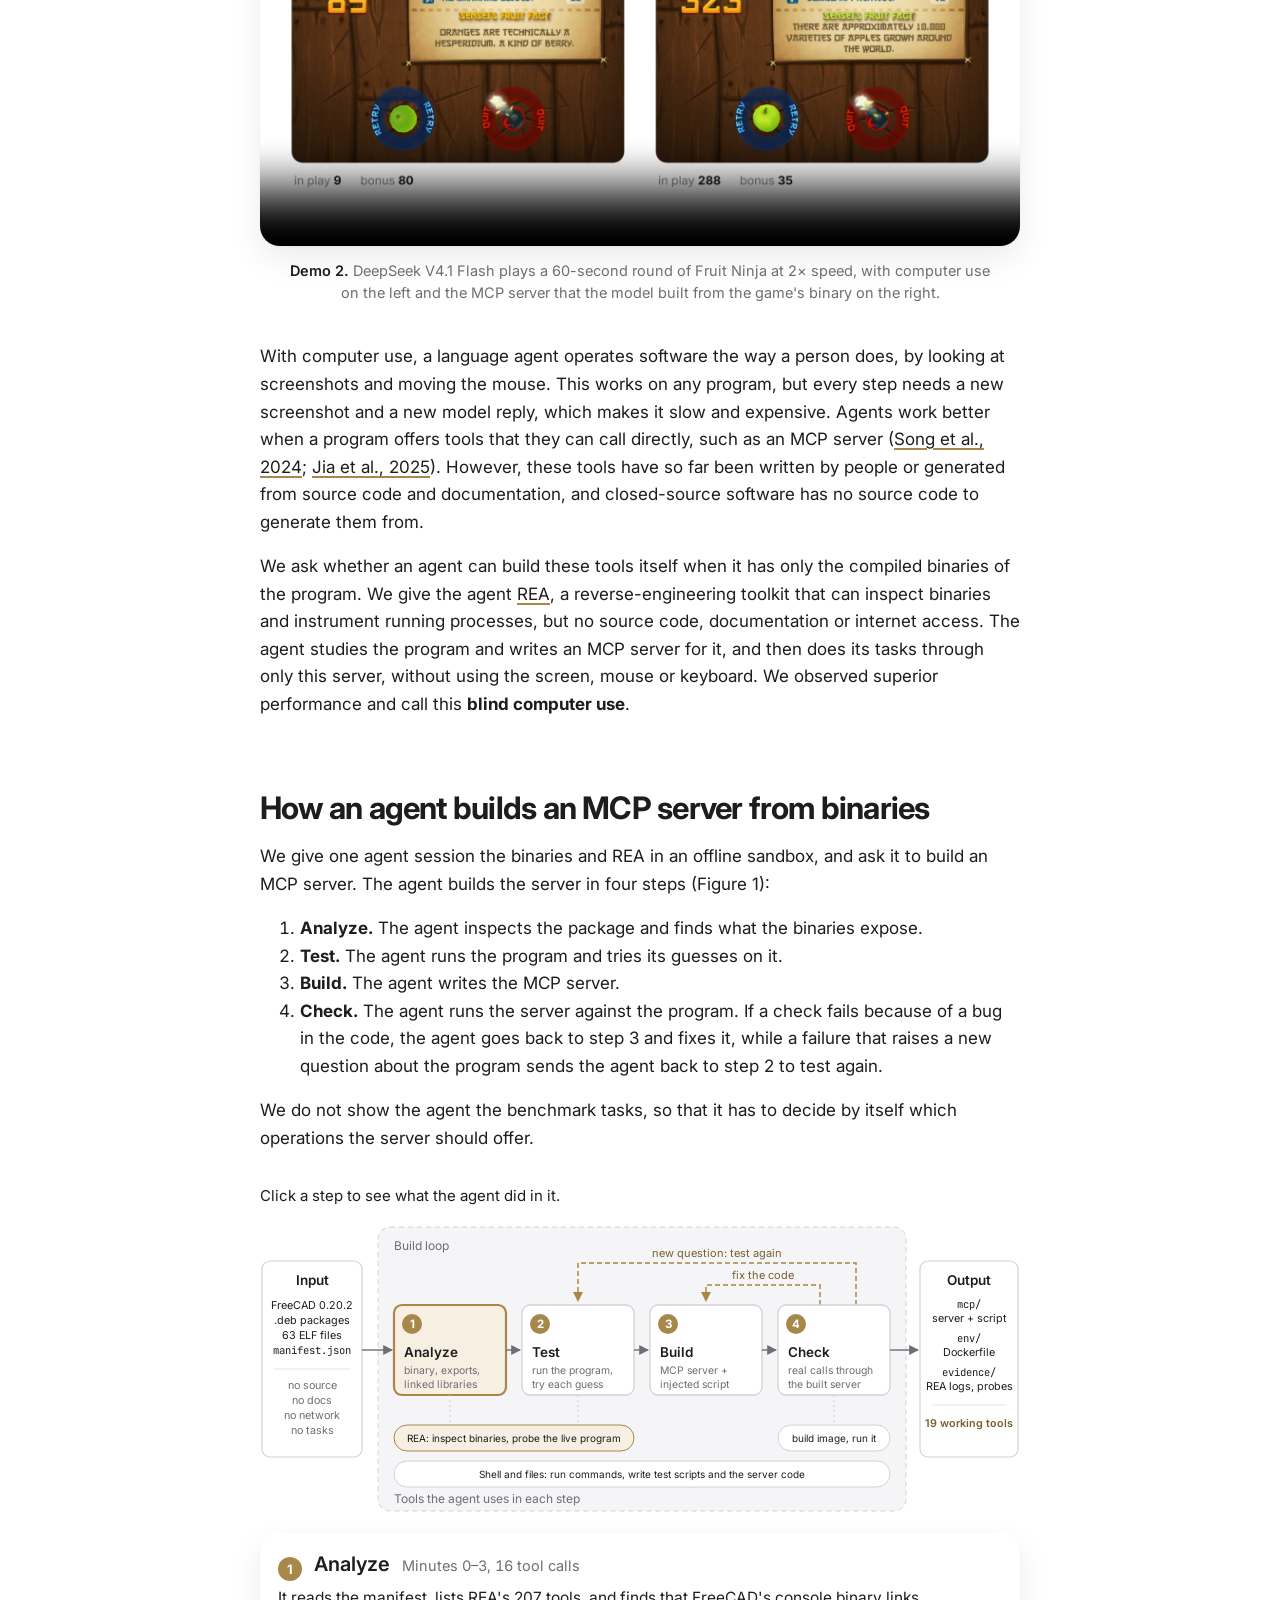
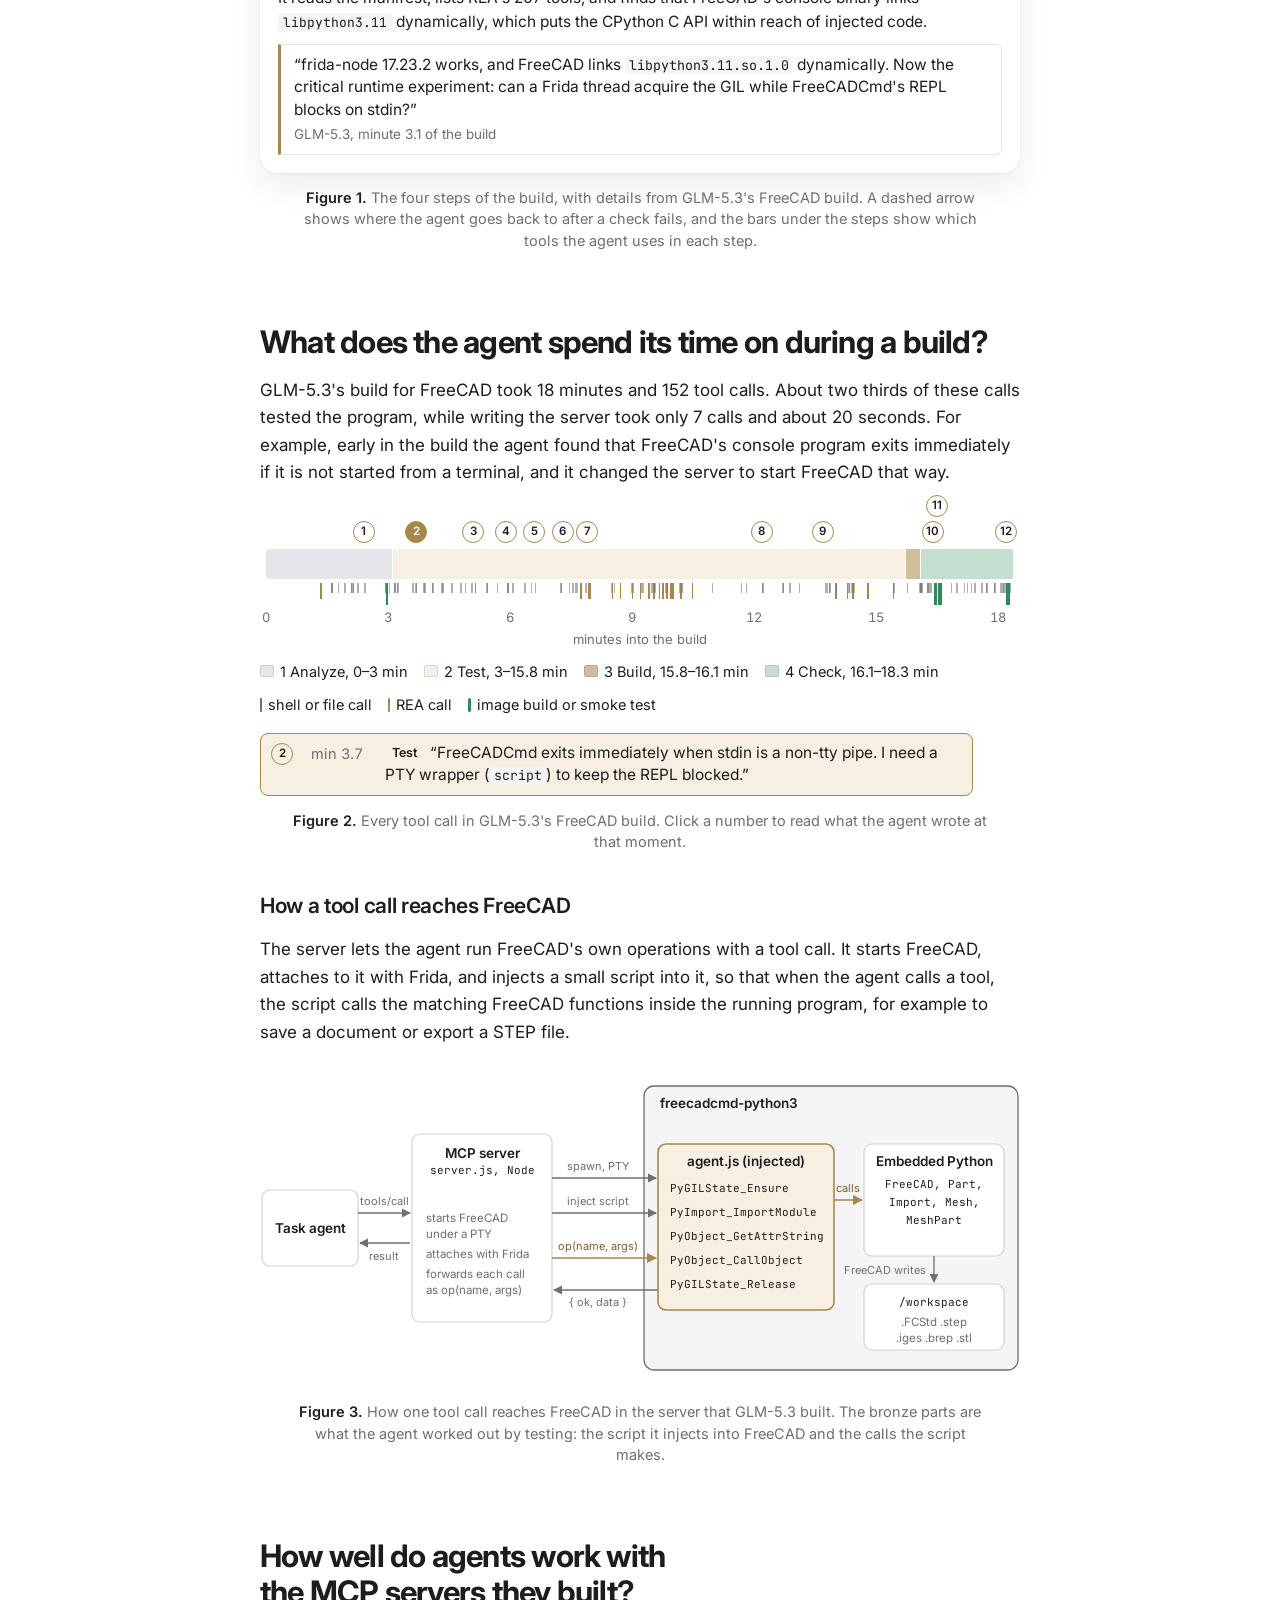
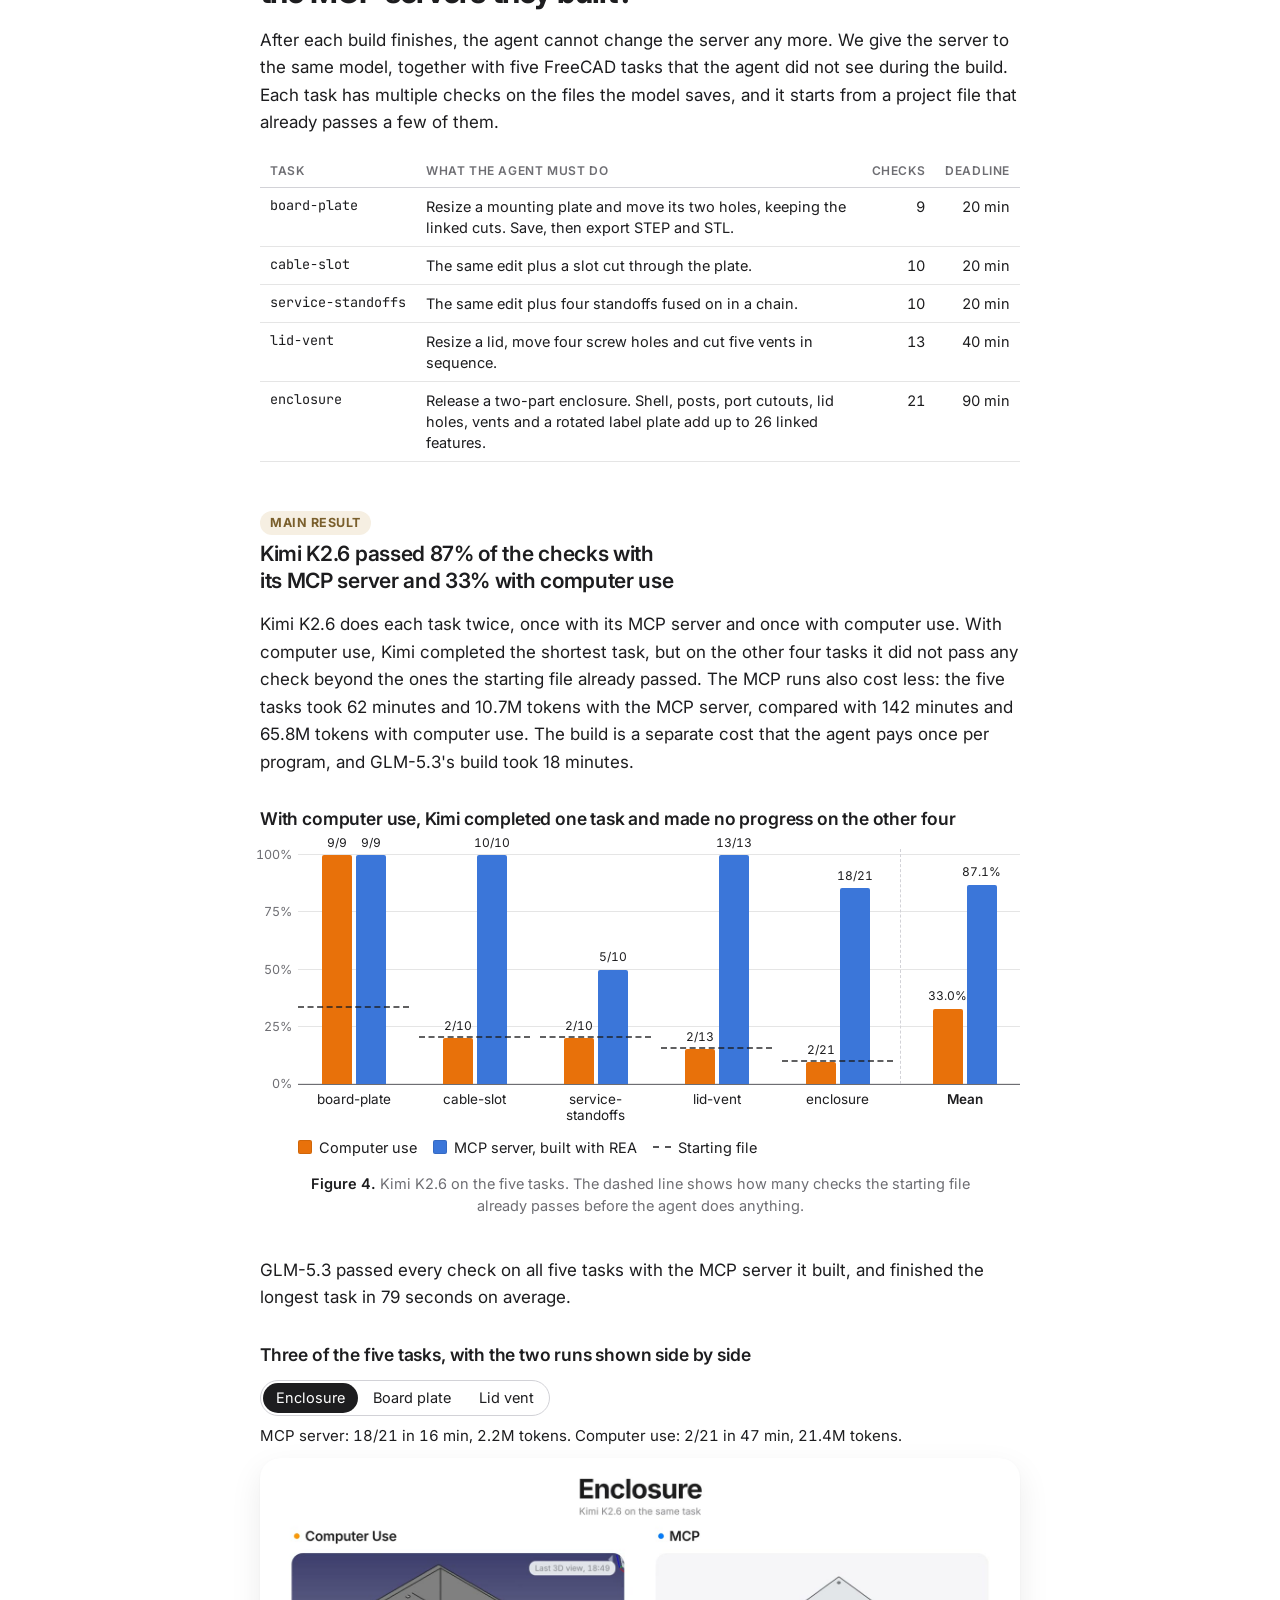
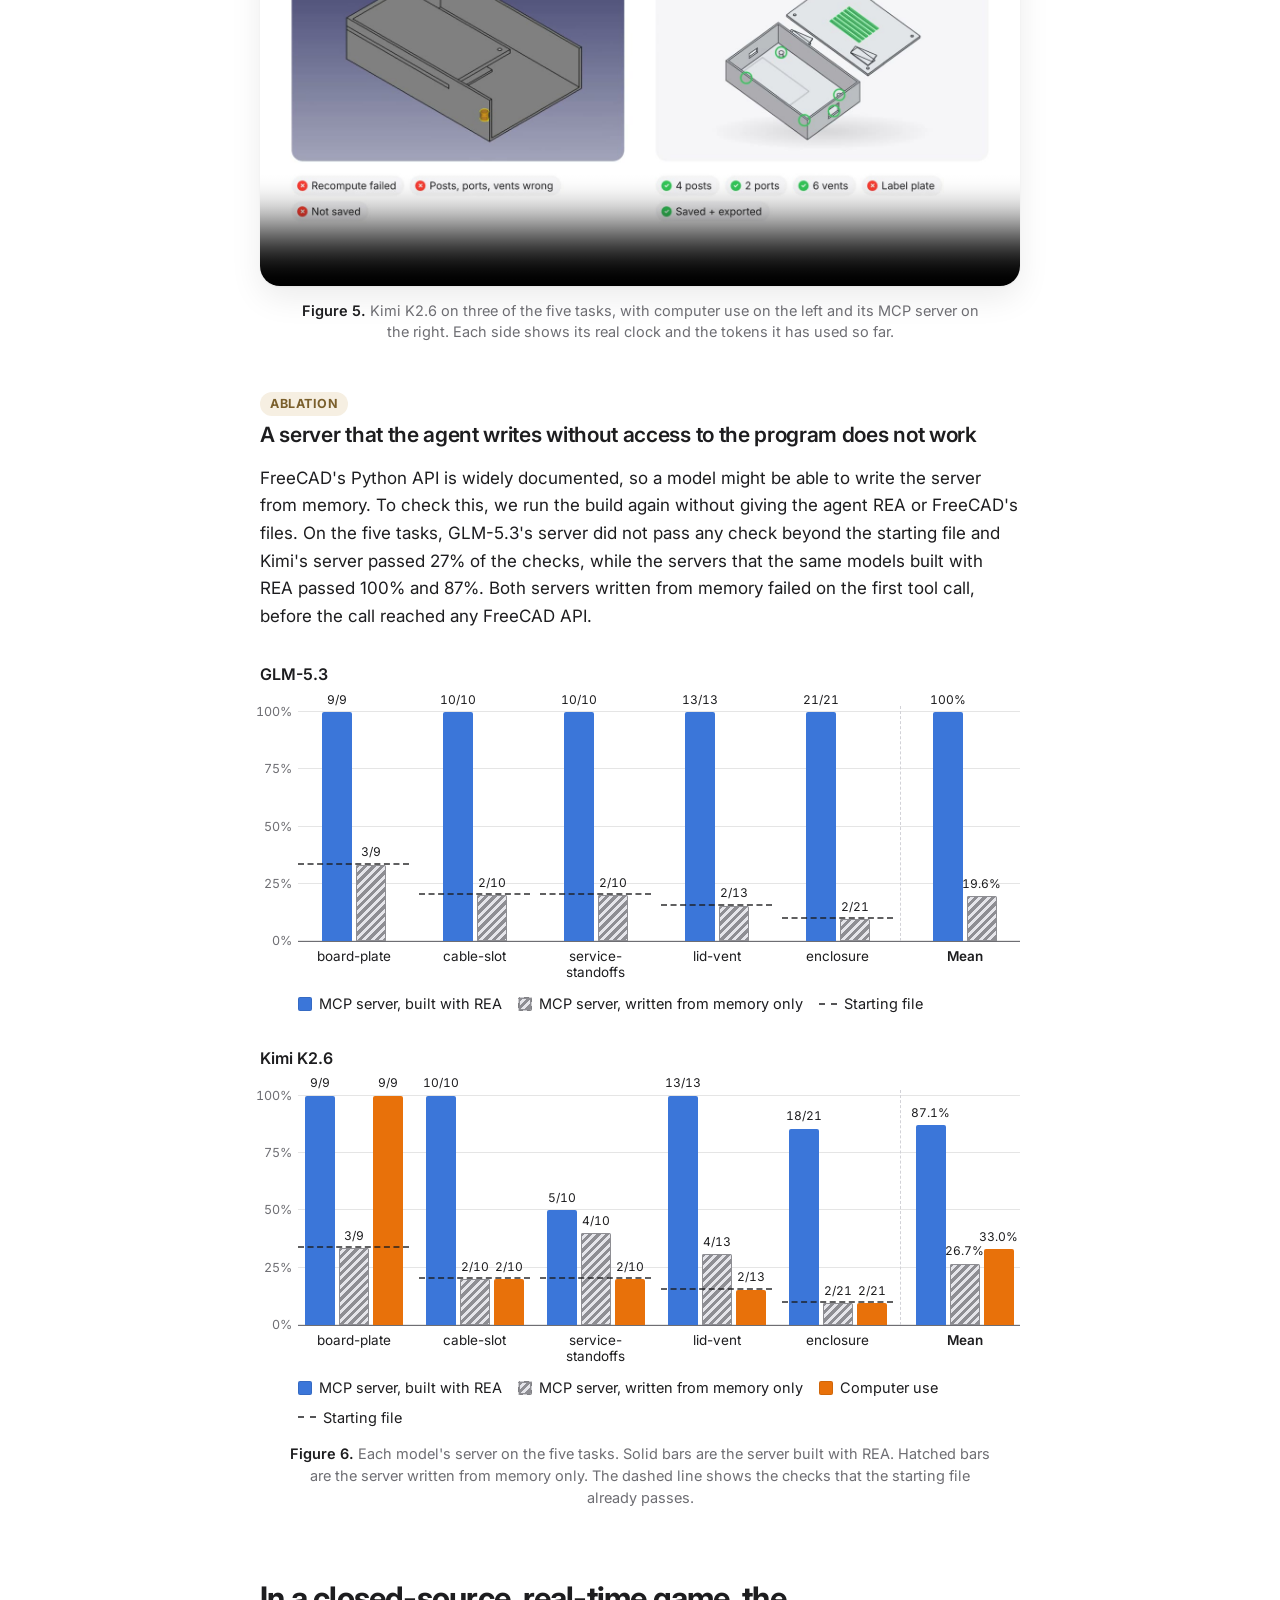
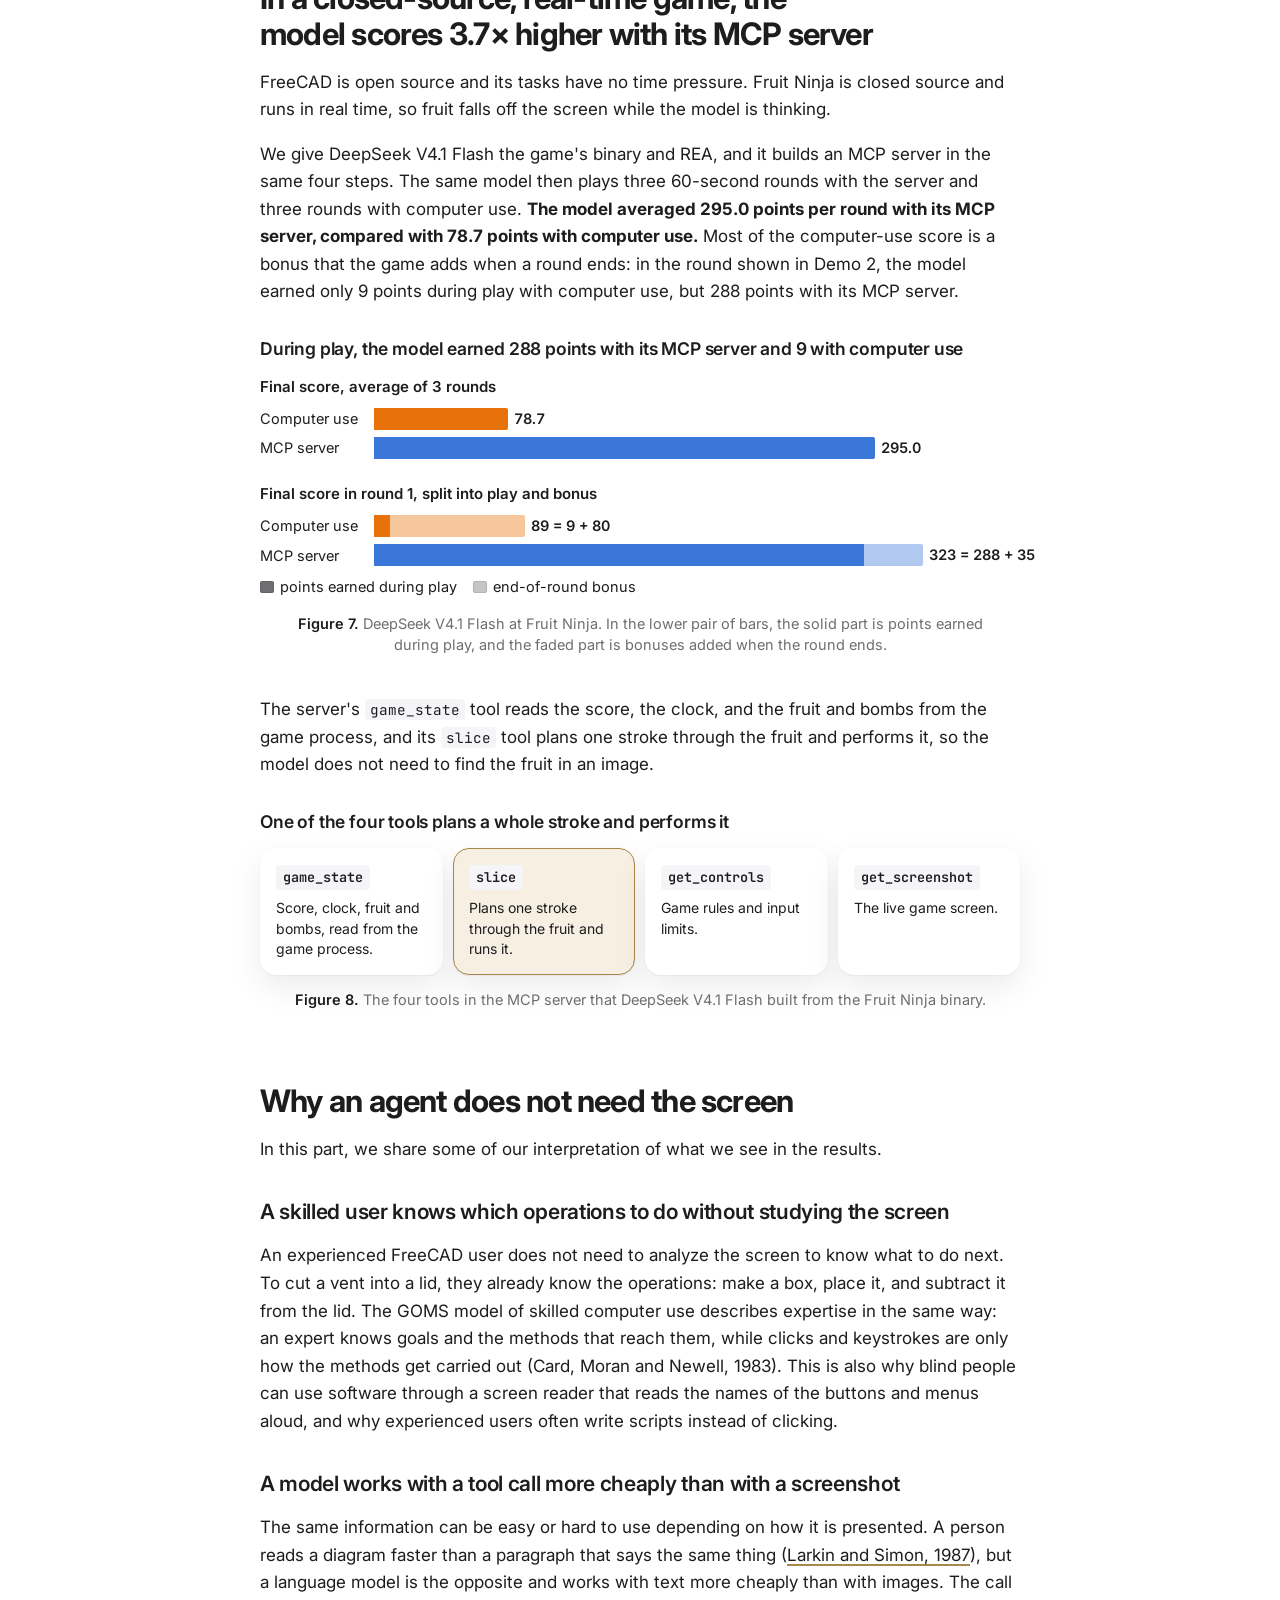
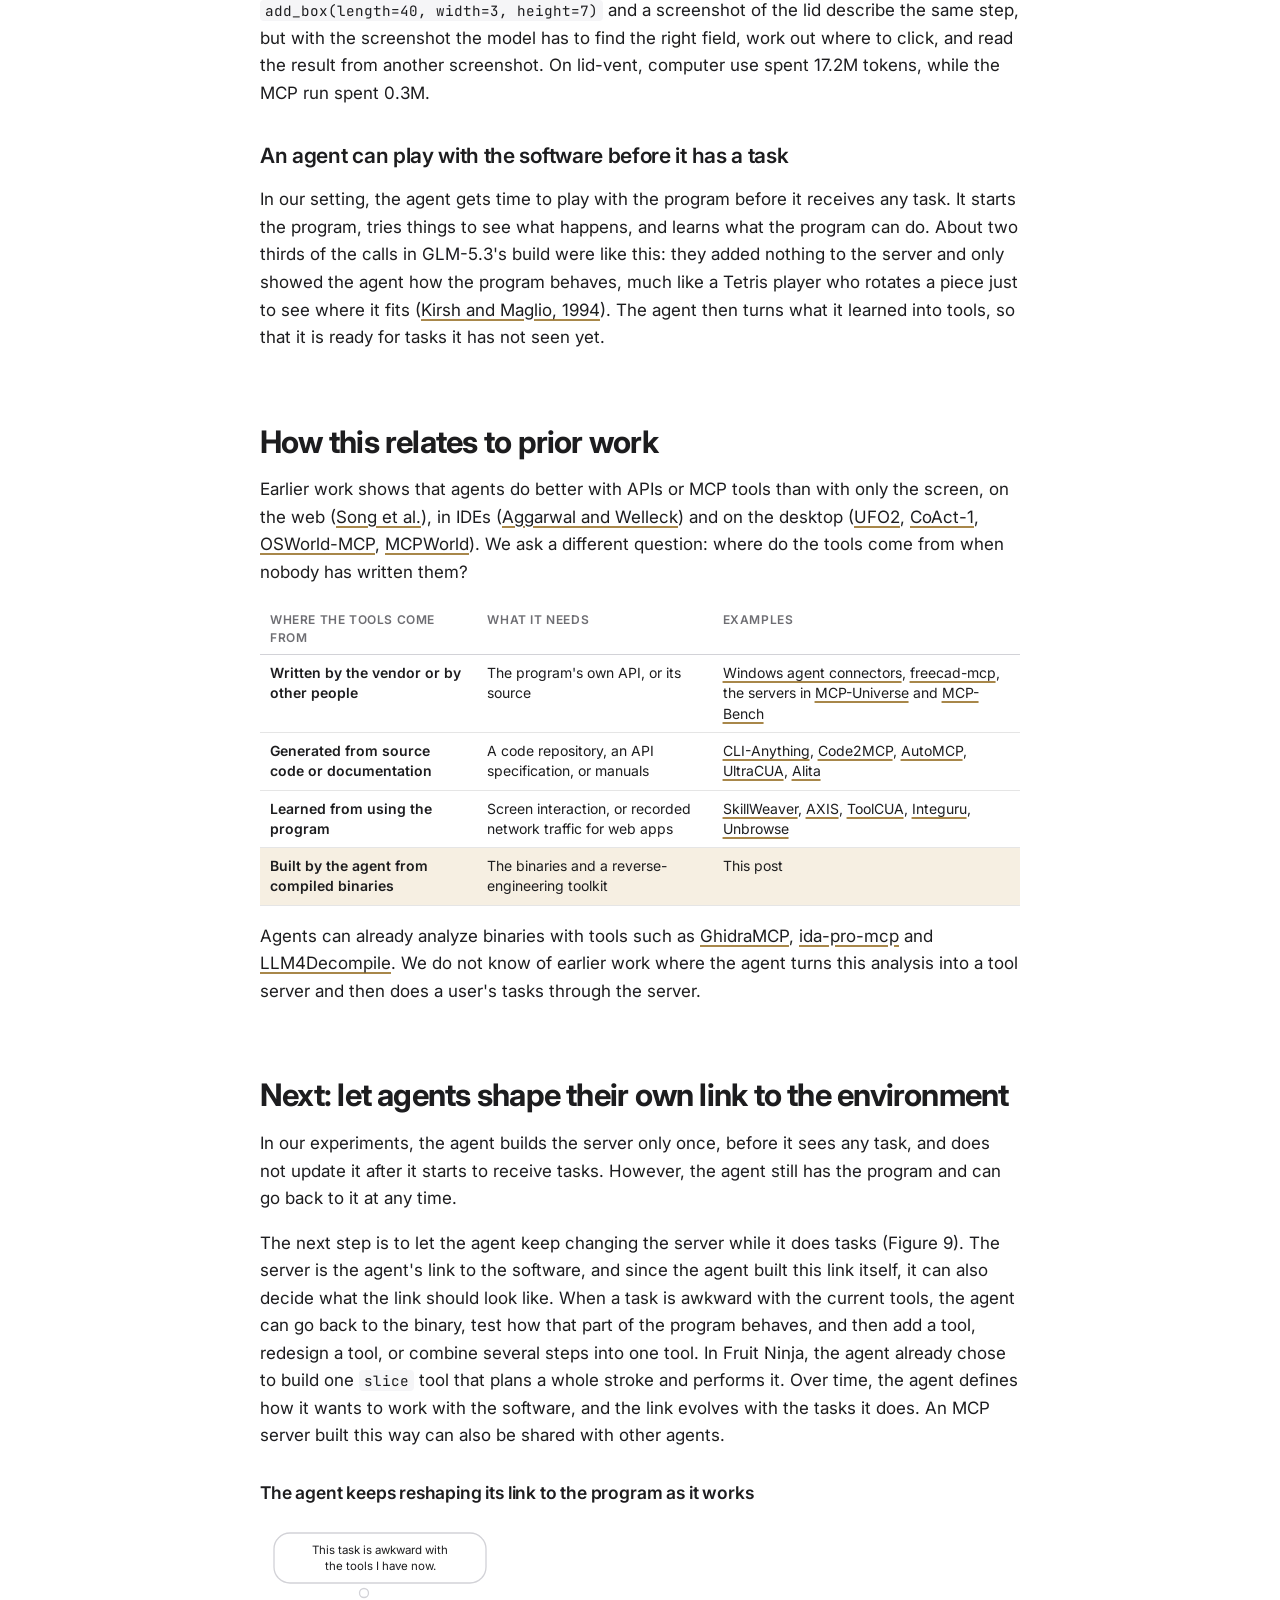
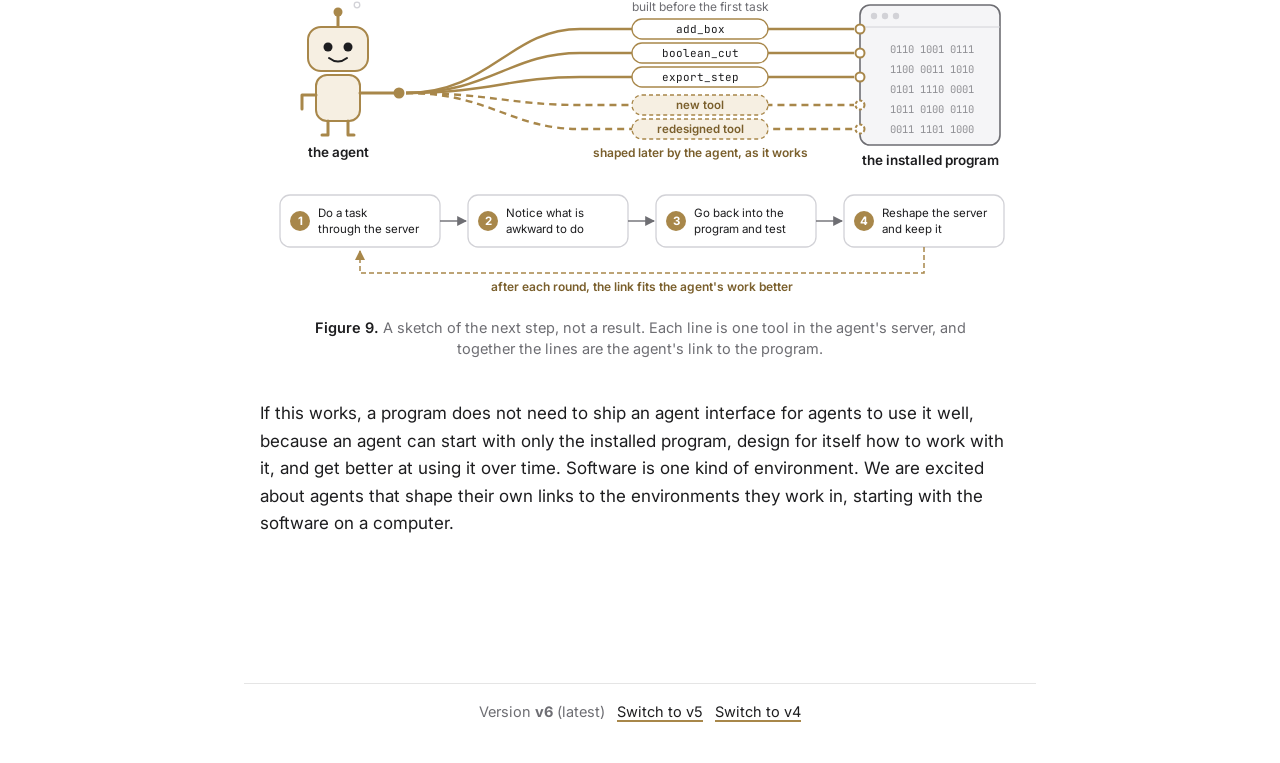
==== commit 9f28dd48: "Connect the prose with explicit logic instead of short separate sentences Co-Authored-By: Claude Fab" ====
--- a/index.html
+++ b/index.html
@@ -33,7 +33,7 @@
 
   <div class="tldr">
     <b>TL;DR</b>
-    <p><b>We give a language agent only the compiled binaries of a program and a reverse-engineering toolkit. The agent builds its own tools for the program. With these tools, it uses the program much better than the same model does by operating the screen.</b> In FreeCAD, Kimi K2.6 finished one task <b>10× faster and with 57× fewer tokens</b> when it used the MCP server it built. Across five tasks it passed <b>87% of the checks with its MCP server and 33% with computer use</b>. In Fruit Ninja, a closed-source real-time game, DeepSeek V4.1 Flash <b>averaged 295 points with its MCP server and 79 points with computer use</b>.</p>
+    <p><b>We give a language agent only the compiled binaries of a program and a reverse-engineering toolkit, and the agent builds its own tools for the program. With these tools, it uses the program much better than the same model does by operating the screen.</b> In FreeCAD, Kimi K2.6 finished one task <b>10× faster and with 57× fewer tokens</b> when it used the MCP server it built, and across five tasks it passed <b>87% of the checks, compared with 33% with computer use</b>. In Fruit Ninja, a closed-source real-time game, DeepSeek V4.1 Flash <b>averaged 295 points with its MCP server, compared with 79 points with computer use</b>.</p>
   </div>
 
   <figure class="demo" id="demo-lid">
@@ -45,7 +45,7 @@
     <div class="vid-wrap">
       <video controls playsinline preload="metadata" poster="media/v6/lid-vent.jpg" src="media/v6/lid-vent.mp4" aria-label="Kimi K2.6 on the lid-vent task, computer use on the left and its MCP server on the right"></video>
     </div>
-    <figcaption><b>Demo 1.</b> Kimi K2.6 cuts vents into a lid in FreeCAD. The left side uses computer use. The right side uses the MCP server that the model built. The clocks show real elapsed time. Computer use ran until the 40-minute deadline and did not cut the vents.</figcaption>
+    <figcaption><b>Demo 1.</b> Kimi K2.6 cuts vents into a lid in FreeCAD, with computer use on the left and the MCP server that the model built on the right. The clocks show real elapsed time. Computer use ran until the 40-minute deadline without cutting the vents.</figcaption>
   </figure>
 
   <figure class="demo" id="demo-fruit">
@@ -57,11 +57,11 @@
     <div class="vid-wrap">
       <video controls playsinline preload="metadata" poster="media/v6/fruit-ninja.jpg" src="media/v6/fruit-ninja.mp4" aria-label="DeepSeek V4.1 Flash playing Fruit Ninja, computer use on the left and its MCP server on the right"></video>
     </div>
-    <figcaption><b>Demo 2.</b> DeepSeek V4.1 Flash plays a 60-second round of Fruit Ninja, shown at 2× speed. The left side uses computer use. The right side uses the MCP server that the model built from the game's binary.</figcaption>
-  </figure>
-
-  <p>With computer use, a language agent operates software the way a person does. It looks at screenshots and moves the mouse. This works on any program, but every step needs a new screenshot and a new model reply. Agents work better when a program offers tools that they can call directly, such as an MCP server (<a href="https://arxiv.org/abs/2410.16464">Song et al., 2024</a>; <a href="https://arxiv.org/abs/2510.24563">Jia et al., 2025</a>). So far, people have written these tools by hand or generated them from source code and documentation. For closed-source software, there is no source code to generate them from.</p>
-  <p>We ask whether an agent can build these tools itself when it has only the compiled binaries of the program. We give the agent <a href="https://github.com/morluto/rea">REA</a>, a reverse-engineering toolkit that can inspect binaries and instrument running processes. We do not give it source code, documentation or internet access. The agent studies the program and writes an MCP server for it. After that, the agent does its tasks through only this server, without using the screen, mouse or keyboard. We observed superior performance and call this <b>blind computer use</b>.</p>
+    <figcaption><b>Demo 2.</b> DeepSeek V4.1 Flash plays a 60-second round of Fruit Ninja at 2× speed, with computer use on the left and the MCP server that the model built from the game's binary on the right.</figcaption>
+  </figure>
+
+  <p>With computer use, a language agent operates software the way a person does, by looking at screenshots and moving the mouse. This works on any program, but every step needs a new screenshot and a new model reply, which makes it slow and expensive. Agents work better when a program offers tools that they can call directly, such as an MCP server (<a href="https://arxiv.org/abs/2410.16464">Song et al., 2024</a>; <a href="https://arxiv.org/abs/2510.24563">Jia et al., 2025</a>). However, these tools have so far been written by people or generated from source code and documentation, and closed-source software has no source code to generate them from.</p>
+  <p>We ask whether an agent can build these tools itself when it has only the compiled binaries of the program. We give the agent <a href="https://github.com/morluto/rea">REA</a>, a reverse-engineering toolkit that can inspect binaries and instrument running processes, but no source code, documentation or internet access. The agent studies the program and writes an MCP server for it, and then does its tasks through only this server, without using the screen, mouse or keyboard. We observed superior performance and call this <b>blind computer use</b>.</p>
 
   
   <!-- ===================================================== -->
@@ -71,9 +71,9 @@
     <li><b>Analyze.</b> The agent inspects the package and finds what the binaries expose.</li>
     <li><b>Test.</b> The agent runs the program and tries its guesses on it.</li>
     <li><b>Build.</b> The agent writes the MCP server.</li>
-    <li><b>Check.</b> The agent runs the server against the program. If a check fails because of a bug in the code, the agent goes back to step 3 and fixes the code. If the failure raises a new question about the program, the agent goes back to step 2 and tests it.</li>
+    <li><b>Check.</b> The agent runs the server against the program. If a check fails because of a bug in the code, the agent goes back to step 3 and fixes it, while a failure that raises a new question about the program sends the agent back to step 2 to test again.</li>
   </ol>
-  <p>We do not show the agent the benchmark tasks, so the agent has to decide by itself which operations the server should offer.</p>
+  <p>We do not show the agent the benchmark tasks, so that it has to decide by itself which operations the server should offer.</p>
 
   <figure class="pipe" id="fig-pipe">
     <div class="fig-tools">
@@ -253,12 +253,12 @@
     </svg>
 
     <div class="stage-detail" id="stage-detail" aria-live="polite"></div>
-    <figcaption><b>Figure 1.</b> The four steps of the build. The details come from GLM-5.3's FreeCAD build. A dashed arrow shows where the agent goes back to after a check fails. The bars under the steps show which tools the agent uses in each step.</figcaption>
+    <figcaption><b>Figure 1.</b> The four steps of the build, with details from GLM-5.3's FreeCAD build. A dashed arrow shows where the agent goes back to after a check fails, and the bars under the steps show which tools the agent uses in each step.</figcaption>
   </figure>
 
   <!-- ===================================================== -->
   <h2 id="build">What does the agent spend its time on during a build?</h2>
-  <p>GLM-5.3's build for FreeCAD took 18 minutes and 152 tool calls. About two thirds of these calls tested the program. Writing the server took only 7 calls and about 20 seconds. For example, early in the build the agent found that FreeCAD's console program exits immediately if it is not started from a terminal, and it changed the server to start FreeCAD that way.</p>
+  <p>GLM-5.3's build for FreeCAD took 18 minutes and 152 tool calls. About two thirds of these calls tested the program, while writing the server took only 7 calls and about 20 seconds. For example, early in the build the agent found that FreeCAD's console program exits immediately if it is not started from a terminal, and it changed the server to start FreeCAD that way.</p>
 
   <figure class="tl" id="fig-tl">
     <div class="tl-area">
@@ -284,7 +284,7 @@
   </figure>
 
   <h3>How a tool call reaches FreeCAD</h3>
-  <p>The server lets the agent run FreeCAD's own operations with a tool call. It starts FreeCAD, attaches to it with Frida, and injects a small script into it. When the agent calls a tool, the script calls the matching FreeCAD functions inside the running program, for example to save a document or export a STEP file.</p>
+  <p>The server lets the agent run FreeCAD's own operations with a tool call. It starts FreeCAD, attaches to it with Frida, and injects a small script into it, so that when the agent calls a tool, the script calls the matching FreeCAD functions inside the running program, for example to save a document or export a STEP file.</p>
 
   <figure>
     <div class="scroll-x">
@@ -352,7 +352,7 @@
 
   <!-- ===================================================== -->
   <h2 id="results">How well do agents work with the MCP servers they built?</h2>
-  <p>After each build finishes, the agent cannot change the server any more. We give the server to the same model, together with five FreeCAD tasks that the agent did not see during the build. Each task has multiple checks on the files the model saves. Each task starts from a project file that already passes a few of them.</p>
+  <p>After each build finishes, the agent cannot change the server any more. We give the server to the same model, together with five FreeCAD tasks that the agent did not see during the build. Each task has multiple checks on the files the model saves, and it starts from a project file that already passes a few of them.</p>
 
   <div class="table-wrap">
     <table>
@@ -369,7 +369,7 @@
 
 
   <div class="exp-head" id="exp1"><span class="exp-num">Main result</span><h3>Kimi K2.6 passed 87% of the checks with its MCP server and 33% with computer use</h3></div>
-  <p>Kimi K2.6 does each task twice, once with its MCP server and once with computer use. With computer use, Kimi completed the shortest task. On the other four tasks, it did not pass any check beyond the ones the starting file already passed. The MCP runs also cost less. The five tasks took 62 minutes and 10.7M tokens with the MCP server, and 142 minutes and 65.8M tokens with computer use. The build is a separate cost that the agent pays once per program, and GLM-5.3's build took 18 minutes.</p>
+  <p>Kimi K2.6 does each task twice, once with its MCP server and once with computer use. With computer use, Kimi completed the shortest task, but on the other four tasks it did not pass any check beyond the ones the starting file already passed. The MCP runs also cost less: the five tasks took 62 minutes and 10.7M tokens with the MCP server, compared with 142 minutes and 65.8M tokens with computer use. The build is a separate cost that the agent pays once per program, and GLM-5.3's build took 18 minutes.</p>
 
   <figure id="fig-exp1">
     <p class="fig-title">With computer use, Kimi completed one task and made no progress on the other four</p>
@@ -378,7 +378,7 @@
     <figcaption><b>Figure 4.</b> Kimi K2.6 on the five tasks. The dashed line shows how many checks the starting file already passes before the agent does anything.</figcaption>
   </figure>
 
-  <p>GLM-5.3 passed every check on all five tasks with the MCP server it built. It finished the longest task in 79 seconds on average.</p>
+  <p>GLM-5.3 passed every check on all five tasks with the MCP server it built, and finished the longest task in 79 seconds on average.</p>
 
   <figure id="fig-video">
     <p class="fig-title">Three of the five tasks, with the two runs shown side by side</p>
@@ -393,12 +393,12 @@
     <div class="vid-wrap">
       <video id="vid" controls playsinline preload="metadata" poster="media/v6/enclosure.jpg" src="media/v6/enclosure.mp4" aria-label="Kimi K2.6 on the enclosure task, computer use on the left and its MCP server on the right"></video>
     </div>
-    <figcaption><b>Figure 5.</b> Kimi K2.6 on three of the five tasks. The left side uses computer use and the right side uses its MCP server. Each side shows its real clock and the tokens it has used so far.</figcaption>
+    <figcaption><b>Figure 5.</b> Kimi K2.6 on three of the five tasks, with computer use on the left and its MCP server on the right. Each side shows its real clock and the tokens it has used so far.</figcaption>
   </figure>
 
 
   <div class="exp-head" id="exp2"><span class="exp-num">Ablation</span><h3>A server that the agent writes without access to the program does not work</h3></div>
-  <p>FreeCAD's Python API is widely documented, so a model might be able to write the server from memory. To check this, we run the build again, but this time we do not give the agent REA or FreeCAD's files. On the five tasks, GLM-5.3's server did not pass any check beyond the starting file, and Kimi's server passed 27% of the checks. The servers that the same models built with REA passed 100% and 87%. Both servers written from memory failed on the first tool call, before the call reached any FreeCAD API.</p>
+  <p>FreeCAD's Python API is widely documented, so a model might be able to write the server from memory. To check this, we run the build again without giving the agent REA or FreeCAD's files. On the five tasks, GLM-5.3's server did not pass any check beyond the starting file and Kimi's server passed 27% of the checks, while the servers that the same models built with REA passed 100% and 87%. Both servers written from memory failed on the first tool call, before the call reached any FreeCAD API.</p>
 
   <figure id="fig-exp2">
     </div>
@@ -411,8 +411,8 @@
 
     <!-- ===================================================== -->
   <h2 id="fruit-ninja">In a closed-source, real-time game, the model scores 3.7× higher with its MCP server</h2>
-  <p>FreeCAD is open source, and its tasks have no time pressure. Fruit Ninja is closed source and runs in real time. While the model is thinking, fruit falls off the screen.</p>
-  <p>We give DeepSeek V4.1 Flash the game's binary and REA, and it builds an MCP server in the same four steps. The same model then plays three 60-second rounds with the server and three rounds with computer use. <b>The model averaged 295.0 points per round with its MCP server and 78.7 points with computer use.</b> Most of the computer-use score is a bonus that the game adds when a round ends. In the round shown in Demo 2, the model earned 9 points during play with computer use and 288 points with its MCP server.</p>
+  <p>FreeCAD is open source and its tasks have no time pressure. Fruit Ninja is closed source and runs in real time, so fruit falls off the screen while the model is thinking.</p>
+  <p>We give DeepSeek V4.1 Flash the game's binary and REA, and it builds an MCP server in the same four steps. The same model then plays three 60-second rounds with the server and three rounds with computer use. <b>The model averaged 295.0 points per round with its MCP server, compared with 78.7 points with computer use.</b> Most of the computer-use score is a bonus that the game adds when a round ends: in the round shown in Demo 2, the model earned only 9 points during play with computer use, but 288 points with its MCP server.</p>
 
   <figure id="fig-fn-score">
     <p class="fig-title">During play, the model earned 288 points with its MCP server and 9 with computer use</p>
@@ -439,7 +439,7 @@
     <figcaption><b>Figure 7.</b> DeepSeek V4.1 Flash at Fruit Ninja. In the lower pair of bars, the solid part is points earned during play, and the faded part is bonuses added when the round ends.</figcaption>
   </figure>
 
-  <p>The server's <code>game_state</code> tool reads the score, the clock, and the fruit and bombs from the game process. Its <code>slice</code> tool plans one stroke through the fruit and performs it. The model does not need to find the fruit in an image.</p>
+  <p>The server's <code>game_state</code> tool reads the score, the clock, and the fruit and bombs from the game process, and its <code>slice</code> tool plans one stroke through the fruit and performs it, so the model does not need to find the fruit in an image.</p>
 
   <figure id="fig-fn-tools">
     <p class="fig-title">One of the four tools plans a whole stroke and performs it</p>
@@ -457,17 +457,17 @@
   <p>In this part, we share some of our interpretation of what we see in the results.</p>
 
   <h3>A skilled user knows which operations to do without studying the screen</h3>
-  <p>An experienced FreeCAD user does not need to analyze the screen to know what to do next. To cut a vent into a lid, they already know the operations: make a box, place it, and subtract it from the lid. In the GOMS model of skilled computer use, an expert knows goals and the methods that reach them, and clicks and keystrokes are only how the methods get carried out (Card, Moran and Newell, 1983). Blind people use software through a screen reader that reads the names of the buttons and menus aloud. Experienced users often write scripts instead of clicking.</p>
+  <p>An experienced FreeCAD user does not need to analyze the screen to know what to do next. To cut a vent into a lid, they already know the operations: make a box, place it, and subtract it from the lid. The GOMS model of skilled computer use describes expertise in the same way: an expert knows goals and the methods that reach them, while clicks and keystrokes are only how the methods get carried out (Card, Moran and Newell, 1983). This is also why blind people can use software through a screen reader that reads the names of the buttons and menus aloud, and why experienced users often write scripts instead of clicking.</p>
 
   <h3>A model works with a tool call more cheaply than with a screenshot</h3>
-  <p>The same information can be easy or hard to use depending on how it is presented. A person reads a diagram faster than a paragraph that says the same thing (<a href="https://doi.org/10.1111/j.1551-6708.1987.tb00863.x">Larkin and Simon, 1987</a>). A language model is the opposite, and works with text more cheaply than with images. The call <code>add_box(length=40, width=3, height=7)</code> and a screenshot of the lid describe the same step. With the screenshot, the model has to find the right field, work out where to click, and read the result from another screenshot. On lid-vent, computer use spent 17.2M tokens and the MCP run spent 0.3M.</p>
+  <p>The same information can be easy or hard to use depending on how it is presented. A person reads a diagram faster than a paragraph that says the same thing (<a href="https://doi.org/10.1111/j.1551-6708.1987.tb00863.x">Larkin and Simon, 1987</a>), but a language model is the opposite and works with text more cheaply than with images. The call <code>add_box(length=40, width=3, height=7)</code> and a screenshot of the lid describe the same step, but with the screenshot the model has to find the right field, work out where to click, and read the result from another screenshot. On lid-vent, computer use spent 17.2M tokens, while the MCP run spent 0.3M.</p>
 
   <h3>An agent can play with the software before it has a task</h3>
-  <p>In our setting, the agent gets time to play with the program before it receives any task. It starts the program, tries things to see what happens, and learns what the program can do. About two thirds of the calls in GLM-5.3's build were like this. They added nothing to the server and only showed the agent how the program behaves. A Tetris player does something similar when they rotate a piece just to see where it fits (<a href="https://doi.org/10.1207/s15516709cog1804_1">Kirsh and Maglio, 1994</a>). After that, the agent turns what it learned into tools, so it is ready for tasks it has not seen yet.</p>
+  <p>In our setting, the agent gets time to play with the program before it receives any task. It starts the program, tries things to see what happens, and learns what the program can do. About two thirds of the calls in GLM-5.3's build were like this: they added nothing to the server and only showed the agent how the program behaves, much like a Tetris player who rotates a piece just to see where it fits (<a href="https://doi.org/10.1207/s15516709cog1804_1">Kirsh and Maglio, 1994</a>). The agent then turns what it learned into tools, so that it is ready for tasks it has not seen yet.</p>
 
   <!-- ===================================================== -->
   <h2 id="related">How this relates to prior work</h2>
-  <p>Earlier work shows that agents do better with APIs or MCP tools than with only the screen. This has been shown on the web (<a href="https://arxiv.org/abs/2410.16464">Song et al.</a>), in IDEs (<a href="https://arxiv.org/abs/2502.18525">Aggarwal and Welleck</a>) and on the desktop (<a href="https://arxiv.org/abs/2504.14603">UFO2</a>, <a href="https://arxiv.org/abs/2508.03923">CoAct-1</a>, <a href="https://arxiv.org/abs/2510.24563">OSWorld-MCP</a>, <a href="https://arxiv.org/abs/2506.07672">MCPWorld</a>). We ask a different question: where do the tools come from when nobody has written them?</p>
+  <p>Earlier work shows that agents do better with APIs or MCP tools than with only the screen, on the web (<a href="https://arxiv.org/abs/2410.16464">Song et al.</a>), in IDEs (<a href="https://arxiv.org/abs/2502.18525">Aggarwal and Welleck</a>) and on the desktop (<a href="https://arxiv.org/abs/2504.14603">UFO2</a>, <a href="https://arxiv.org/abs/2508.03923">CoAct-1</a>, <a href="https://arxiv.org/abs/2510.24563">OSWorld-MCP</a>, <a href="https://arxiv.org/abs/2506.07672">MCPWorld</a>). We ask a different question: where do the tools come from when nobody has written them?</p>
   <div class="table-wrap">
     <table class="rel">
       <thead><tr><th>Where the tools come from</th><th>What it needs</th><th>Examples</th></tr></thead>
@@ -483,8 +483,8 @@
 
   <!-- ===================================================== -->
   <h2 id="next">Next: let agents shape their own link to the environment</h2>
-  <p>In our experiments, the agent builds the server only once, before it sees any task. After it starts to receive tasks, it does not update the server. But the agent still has the program, and it can go back to it at any time.</p>
-  <p>The next step is to let the agent keep changing the server while it does tasks (Figure 9). The server is the agent's link to the software, and the agent built this link itself. So the agent can also decide what the link should look like. When a task is awkward with the current tools, the agent can go back to the binary and test how that part of the program behaves. Then it can add a tool, redesign a tool, or combine several steps into one tool. In Fruit Ninja, the agent already chose to build one <code>slice</code> tool that plans a whole stroke and performs it. Over time, the agent defines how it wants to work with the software, and the link evolves with the tasks it does. An MCP server built this way can also be shared with other agents.</p>
+  <p>In our experiments, the agent builds the server only once, before it sees any task, and does not update it after it starts to receive tasks. However, the agent still has the program and can go back to it at any time.</p>
+  <p>The next step is to let the agent keep changing the server while it does tasks (Figure 9). The server is the agent's link to the software, and since the agent built this link itself, it can also decide what the link should look like. When a task is awkward with the current tools, the agent can go back to the binary, test how that part of the program behaves, and then add a tool, redesign a tool, or combine several steps into one tool. In Fruit Ninja, the agent already chose to build one <code>slice</code> tool that plans a whole stroke and performs it. Over time, the agent defines how it wants to work with the software, and the link evolves with the tasks it does. An MCP server built this way can also be shared with other agents.</p>
 
   <figure id="fig-vision">
     <p class="fig-title">The agent keeps reshaping its link to the program as it works</p>
@@ -550,7 +550,7 @@
     <figcaption><b>Figure 9.</b> A sketch of the next step, not a result. Each line is one tool in the agent's server, and together the lines are the agent's link to the program.</figcaption>
   </figure>
 
-  <p>If this works, a program does not need to ship an agent interface for agents to use it well. An agent starts with only the installed program, designs for itself how to work with it, and gets better at using it over time. Software is one kind of environment. We are excited about agents that shape their own links to the environments they work in, starting with the software on a computer.</p>
+  <p>If this works, a program does not need to ship an agent interface for agents to use it well, because an agent can start with only the installed program, design for itself how to work with it, and get better at using it over time. Software is one kind of environment. We are excited about agents that shape their own links to the environments they work in, starting with the software on a computer.</p>
 </article>
 
 <nav class="versions col" id="versions" aria-label="Versions"><span>Version <b>v6</b> (latest)</span><a href="v5/">Switch to v5</a><a href="v4/">Switch to v4</a></nav>
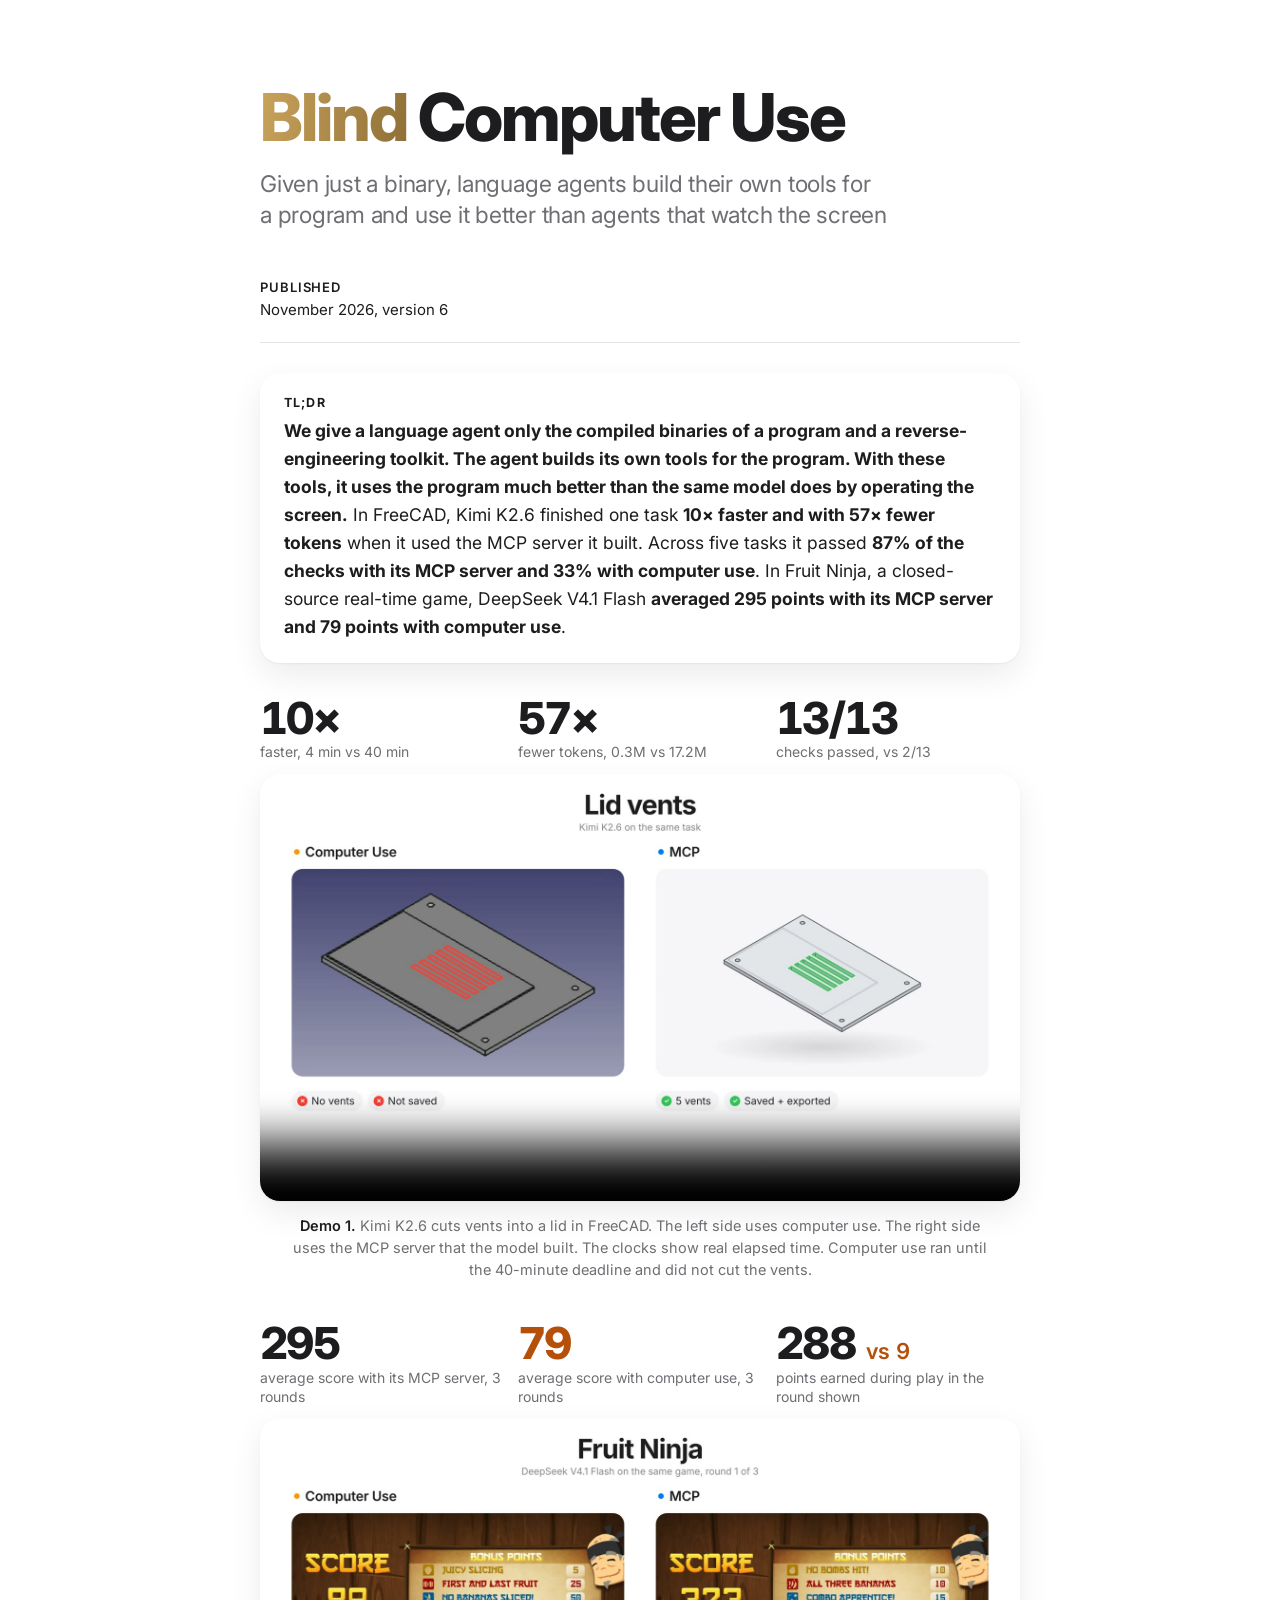
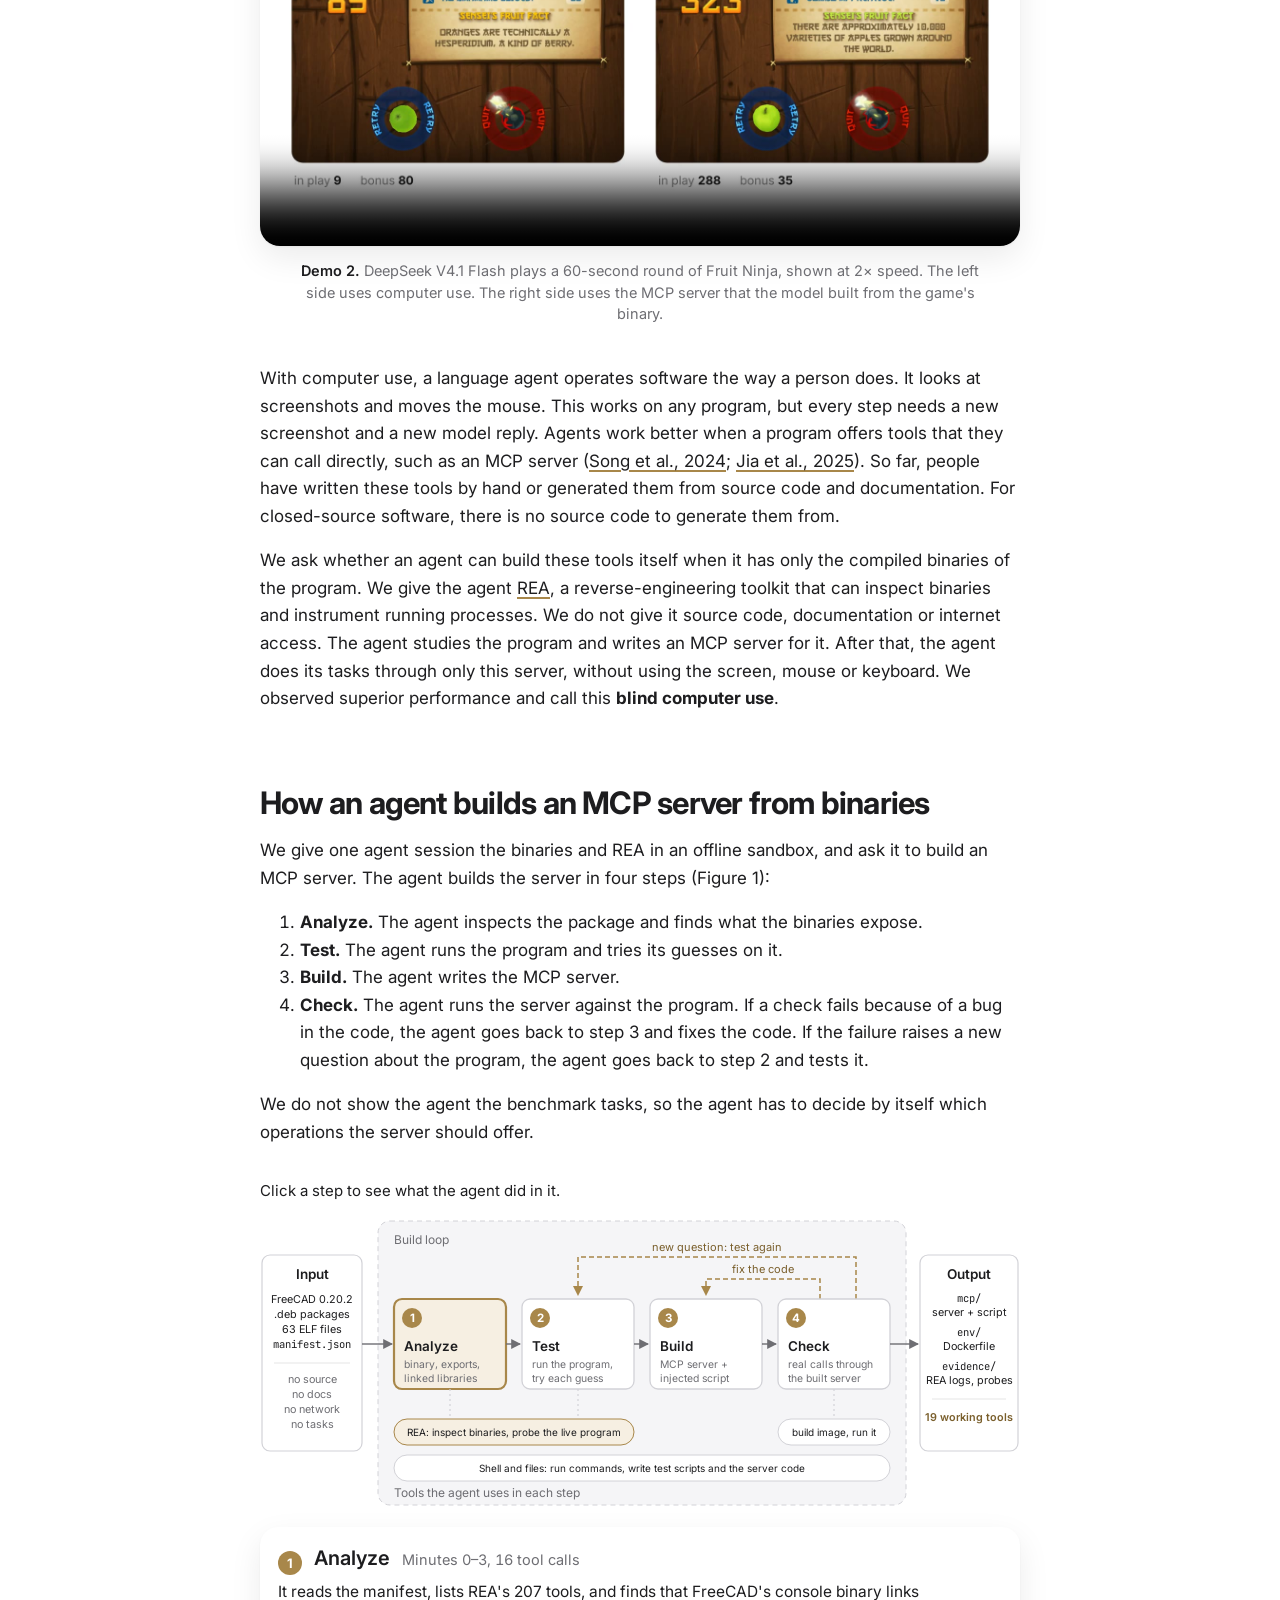
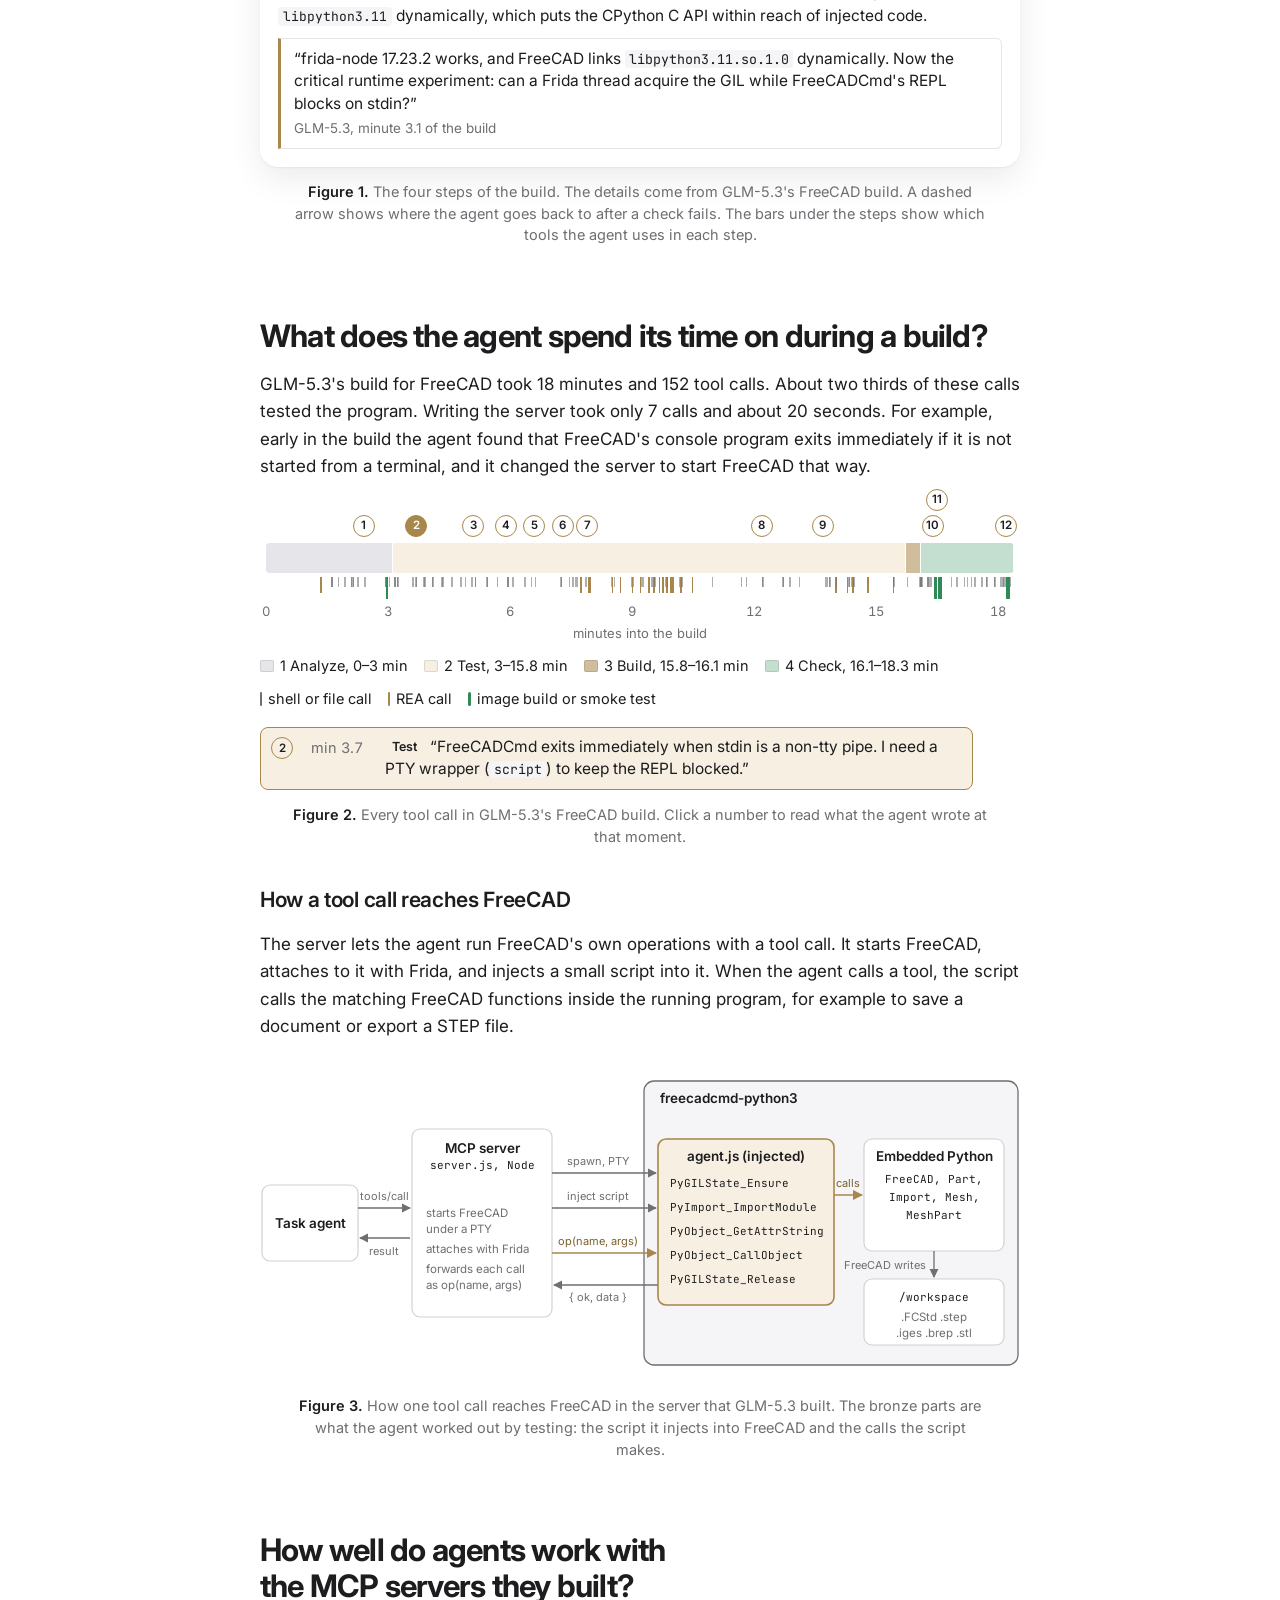
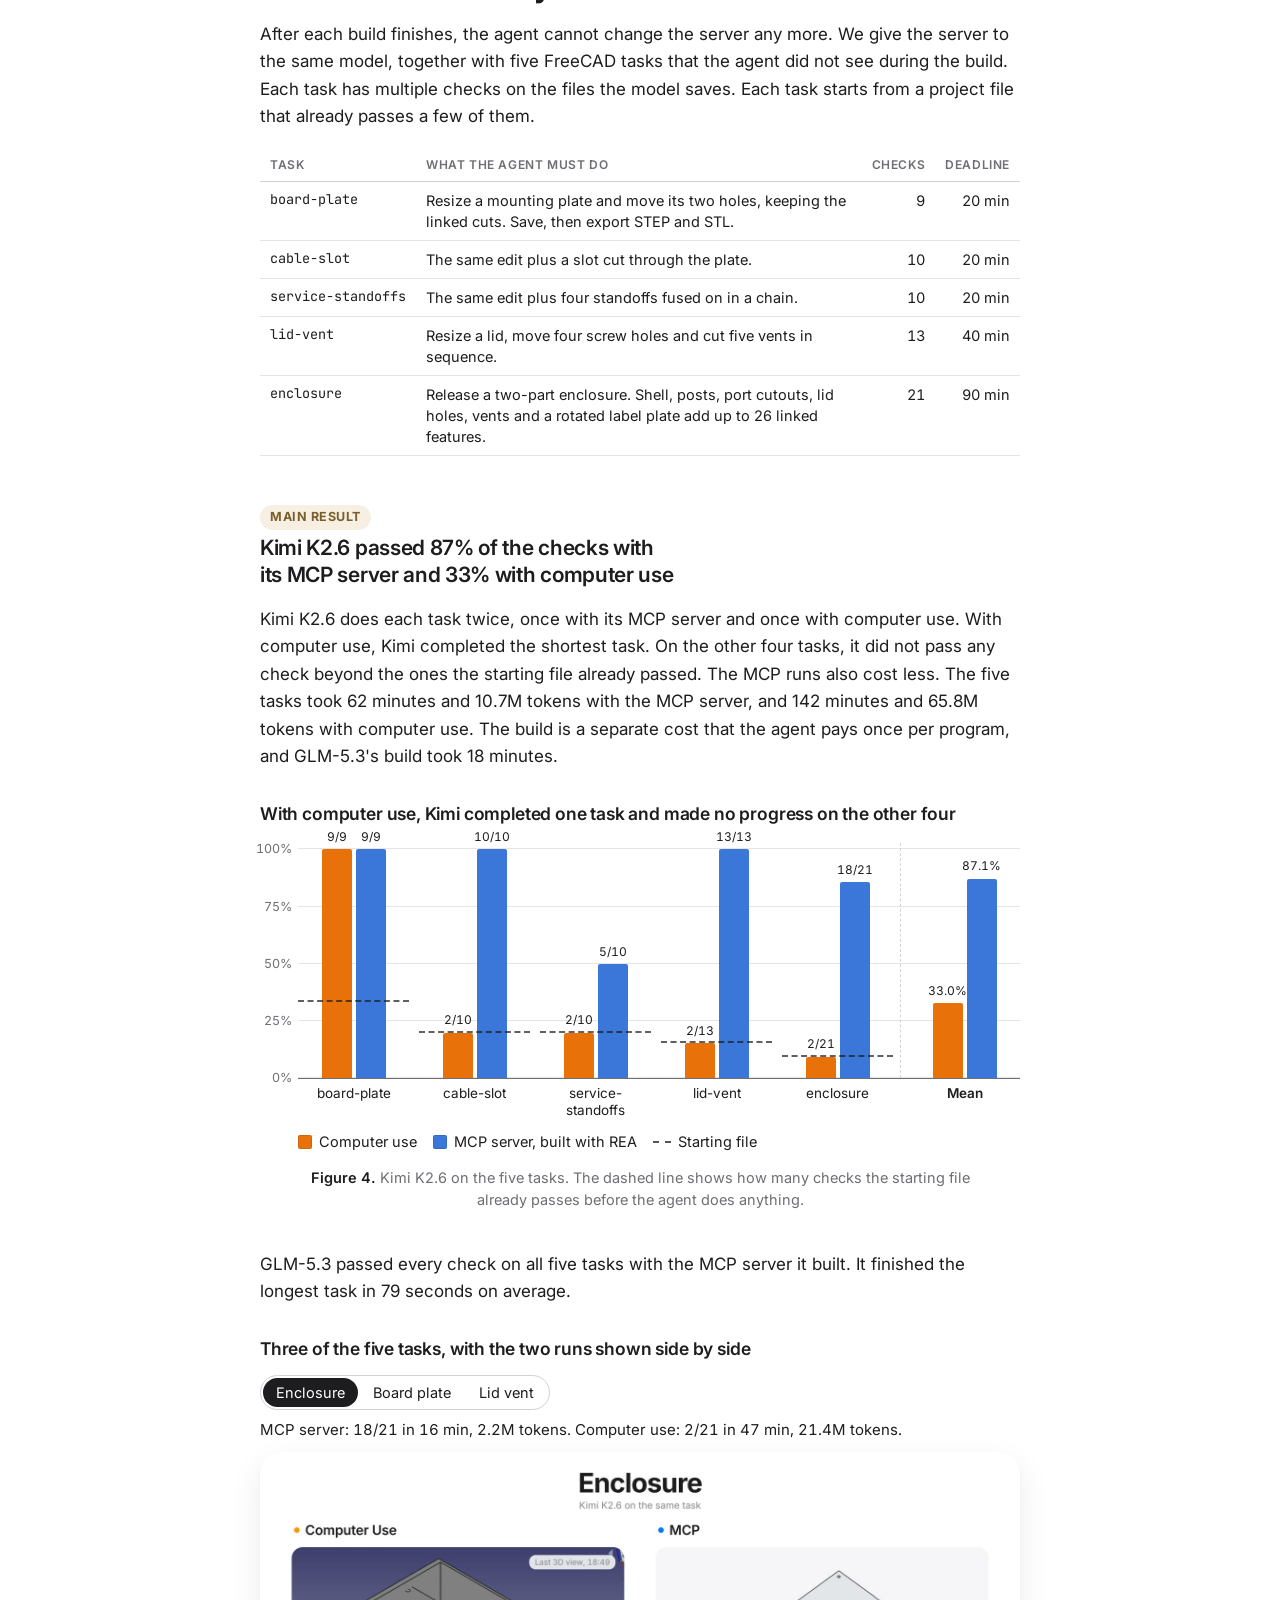
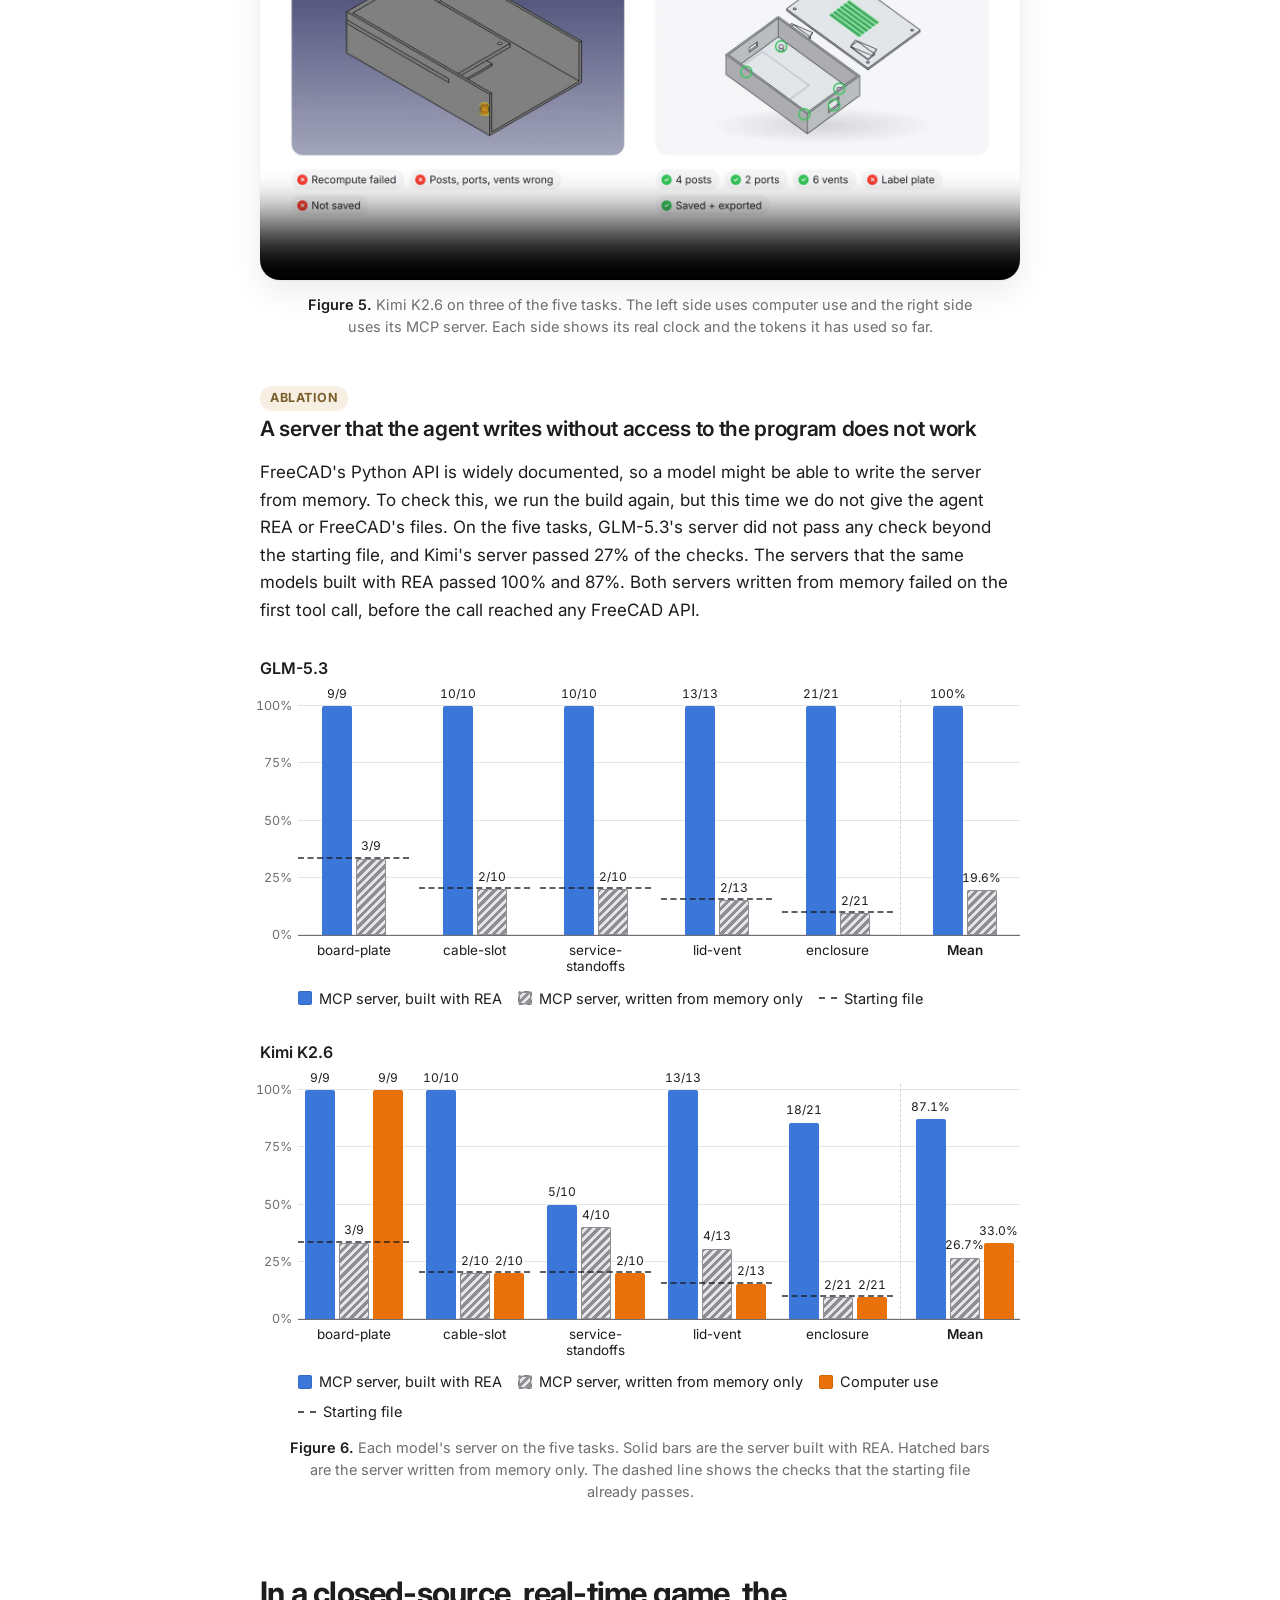
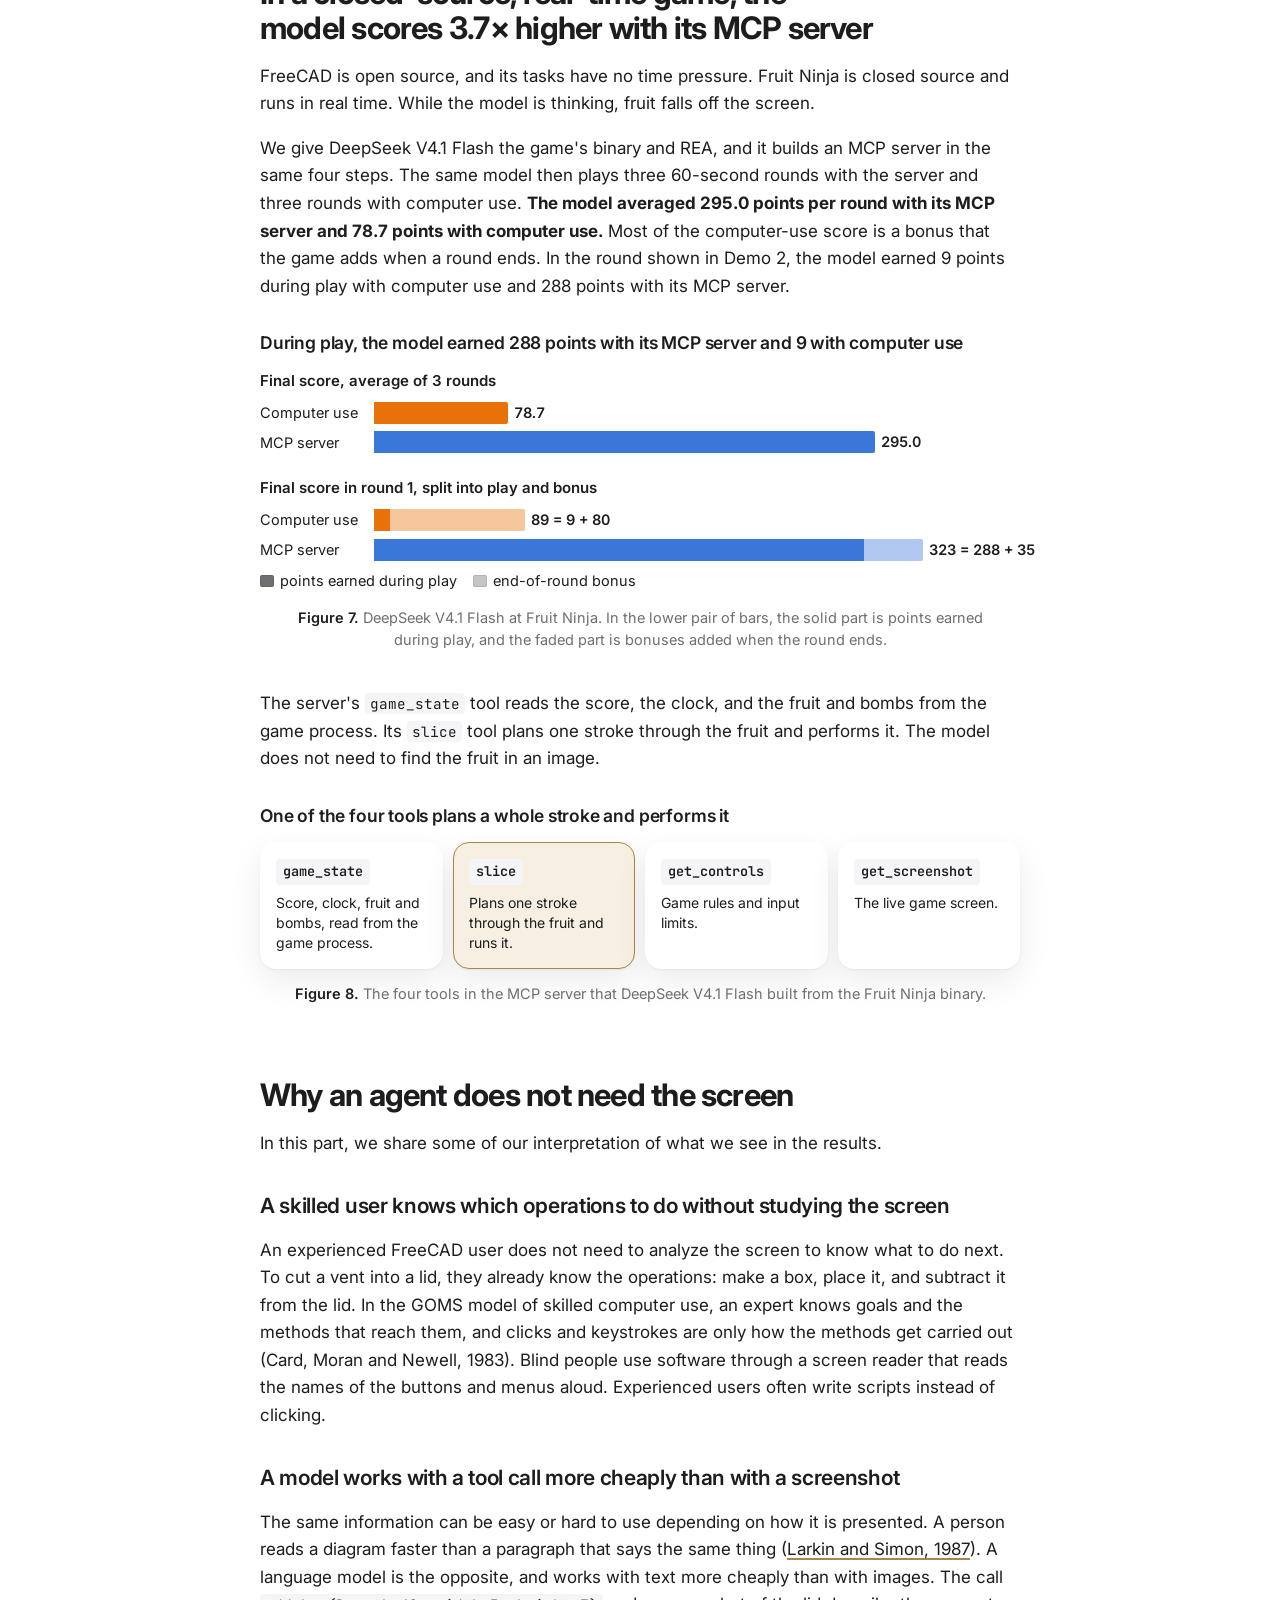
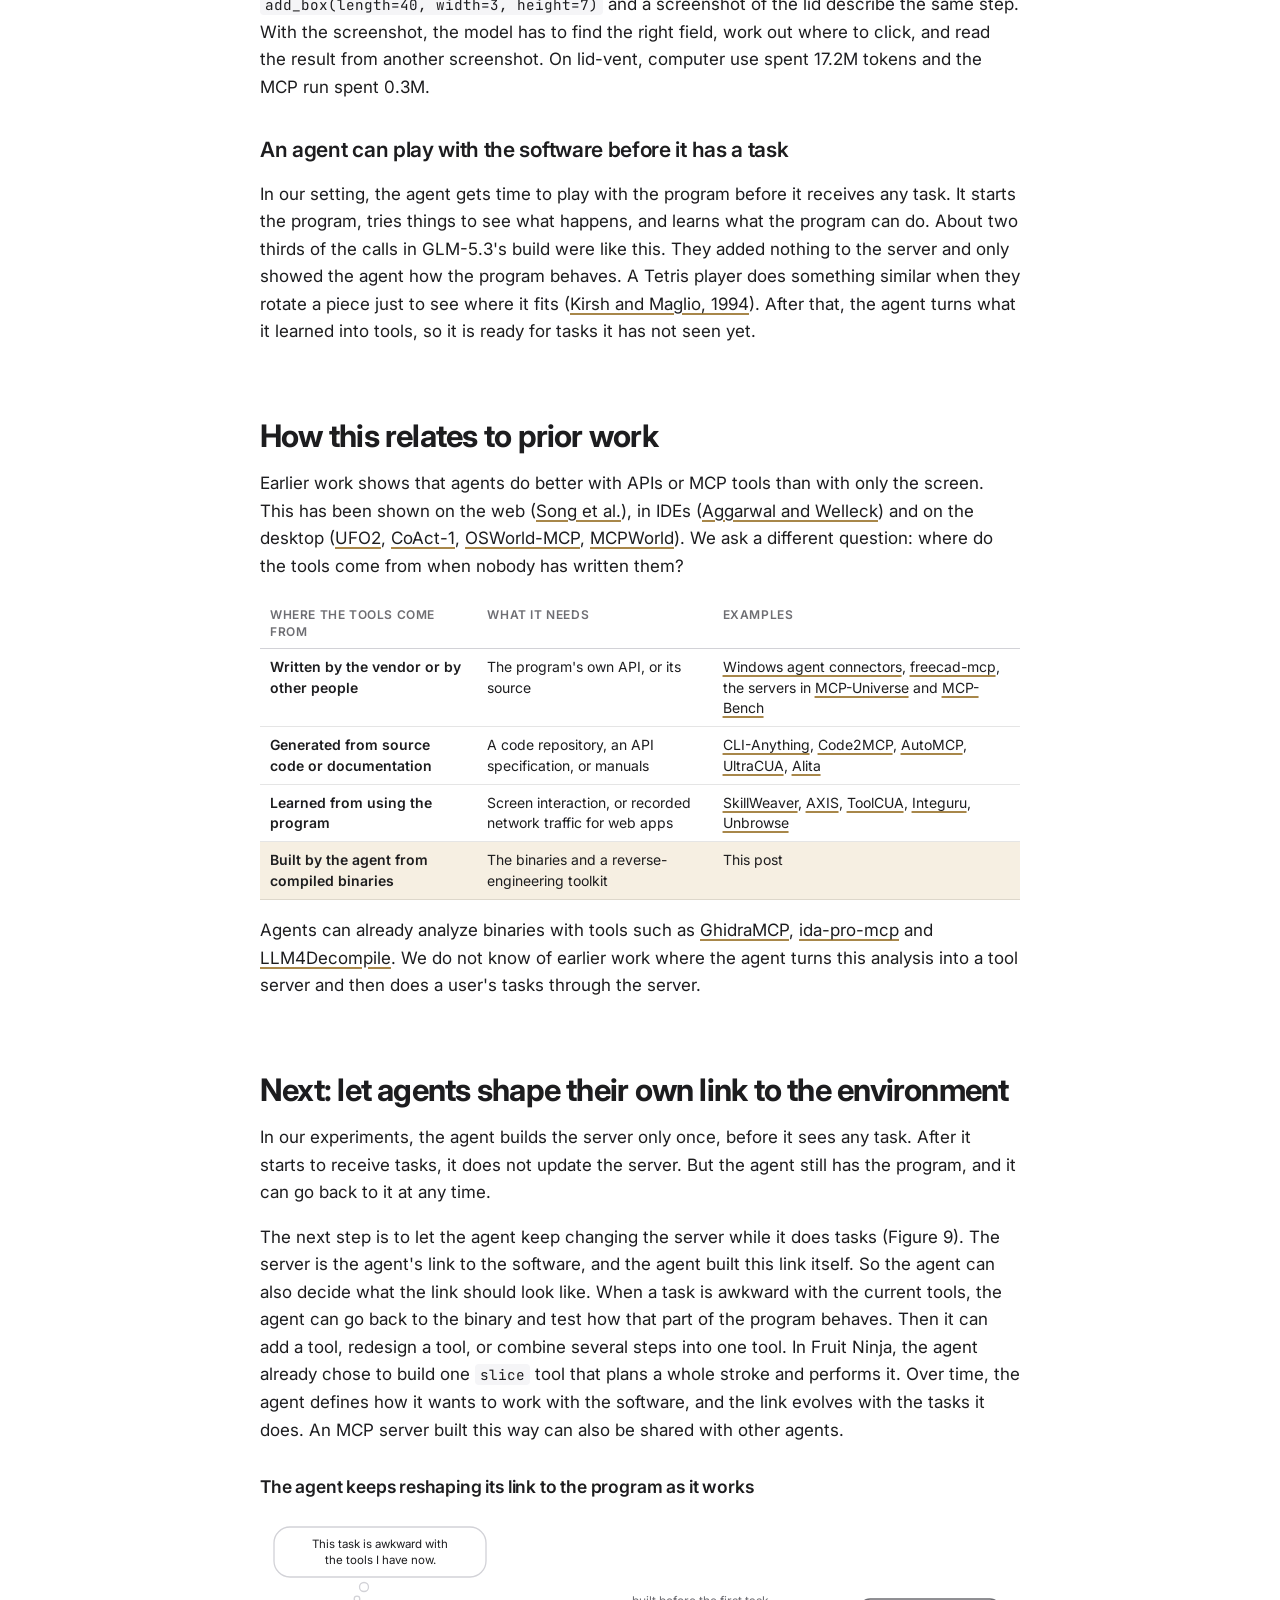
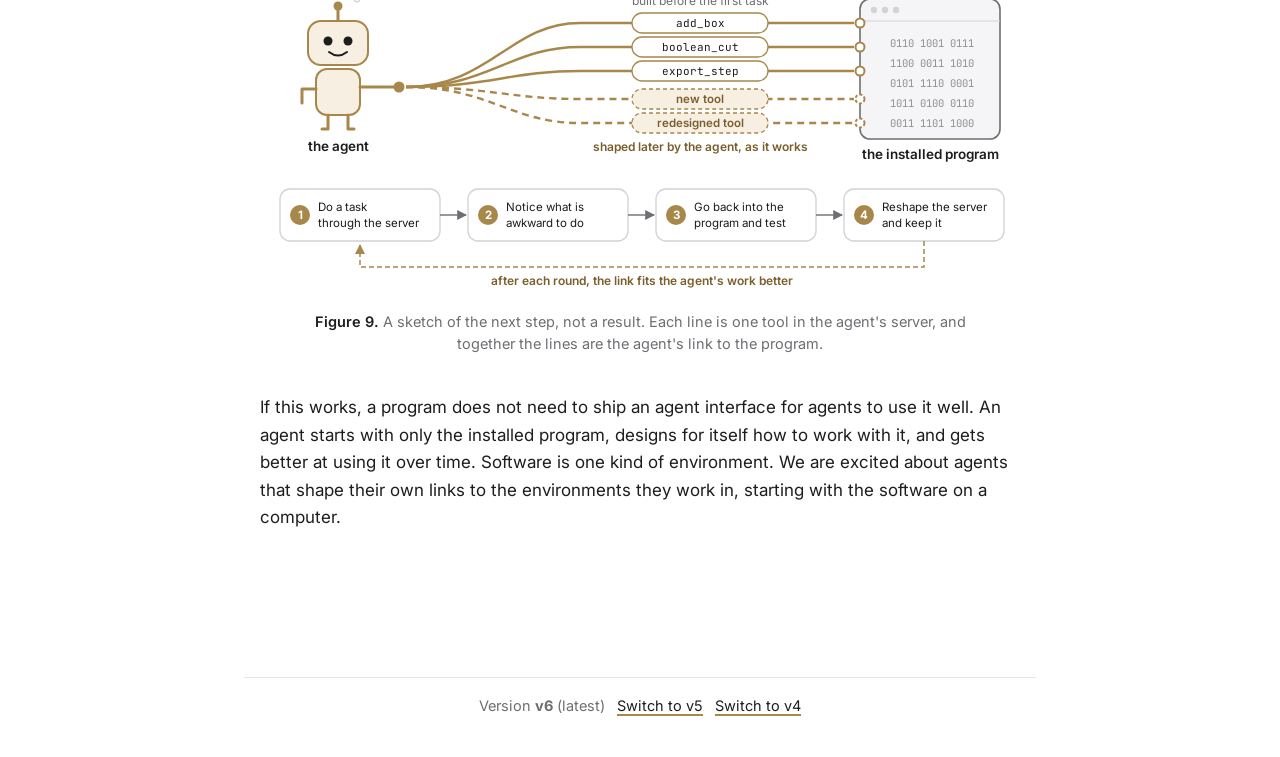
==== commit 0a546709: "Revert "Connect the prose with explicit logic instead of short separate sentences" This reverts comm" ====
--- a/index.html
+++ b/index.html
@@ -33,7 +33,7 @@
 
   <div class="tldr">
     <b>TL;DR</b>
-    <p><b>We give a language agent only the compiled binaries of a program and a reverse-engineering toolkit, and the agent builds its own tools for the program. With these tools, it uses the program much better than the same model does by operating the screen.</b> In FreeCAD, Kimi K2.6 finished one task <b>10× faster and with 57× fewer tokens</b> when it used the MCP server it built, and across five tasks it passed <b>87% of the checks, compared with 33% with computer use</b>. In Fruit Ninja, a closed-source real-time game, DeepSeek V4.1 Flash <b>averaged 295 points with its MCP server, compared with 79 points with computer use</b>.</p>
+    <p><b>We give a language agent only the compiled binaries of a program and a reverse-engineering toolkit. The agent builds its own tools for the program. With these tools, it uses the program much better than the same model does by operating the screen.</b> In FreeCAD, Kimi K2.6 finished one task <b>10× faster and with 57× fewer tokens</b> when it used the MCP server it built. Across five tasks it passed <b>87% of the checks with its MCP server and 33% with computer use</b>. In Fruit Ninja, a closed-source real-time game, DeepSeek V4.1 Flash <b>averaged 295 points with its MCP server and 79 points with computer use</b>.</p>
   </div>
 
   <figure class="demo" id="demo-lid">
@@ -45,7 +45,7 @@
     <div class="vid-wrap">
       <video controls playsinline preload="metadata" poster="media/v6/lid-vent.jpg" src="media/v6/lid-vent.mp4" aria-label="Kimi K2.6 on the lid-vent task, computer use on the left and its MCP server on the right"></video>
     </div>
-    <figcaption><b>Demo 1.</b> Kimi K2.6 cuts vents into a lid in FreeCAD, with computer use on the left and the MCP server that the model built on the right. The clocks show real elapsed time. Computer use ran until the 40-minute deadline without cutting the vents.</figcaption>
+    <figcaption><b>Demo 1.</b> Kimi K2.6 cuts vents into a lid in FreeCAD. The left side uses computer use. The right side uses the MCP server that the model built. The clocks show real elapsed time. Computer use ran until the 40-minute deadline and did not cut the vents.</figcaption>
   </figure>
 
   <figure class="demo" id="demo-fruit">
@@ -57,11 +57,11 @@
     <div class="vid-wrap">
       <video controls playsinline preload="metadata" poster="media/v6/fruit-ninja.jpg" src="media/v6/fruit-ninja.mp4" aria-label="DeepSeek V4.1 Flash playing Fruit Ninja, computer use on the left and its MCP server on the right"></video>
     </div>
-    <figcaption><b>Demo 2.</b> DeepSeek V4.1 Flash plays a 60-second round of Fruit Ninja at 2× speed, with computer use on the left and the MCP server that the model built from the game's binary on the right.</figcaption>
-  </figure>
-
-  <p>With computer use, a language agent operates software the way a person does, by looking at screenshots and moving the mouse. This works on any program, but every step needs a new screenshot and a new model reply, which makes it slow and expensive. Agents work better when a program offers tools that they can call directly, such as an MCP server (<a href="https://arxiv.org/abs/2410.16464">Song et al., 2024</a>; <a href="https://arxiv.org/abs/2510.24563">Jia et al., 2025</a>). However, these tools have so far been written by people or generated from source code and documentation, and closed-source software has no source code to generate them from.</p>
-  <p>We ask whether an agent can build these tools itself when it has only the compiled binaries of the program. We give the agent <a href="https://github.com/morluto/rea">REA</a>, a reverse-engineering toolkit that can inspect binaries and instrument running processes, but no source code, documentation or internet access. The agent studies the program and writes an MCP server for it, and then does its tasks through only this server, without using the screen, mouse or keyboard. We observed superior performance and call this <b>blind computer use</b>.</p>
+    <figcaption><b>Demo 2.</b> DeepSeek V4.1 Flash plays a 60-second round of Fruit Ninja, shown at 2× speed. The left side uses computer use. The right side uses the MCP server that the model built from the game's binary.</figcaption>
+  </figure>
+
+  <p>With computer use, a language agent operates software the way a person does. It looks at screenshots and moves the mouse. This works on any program, but every step needs a new screenshot and a new model reply. Agents work better when a program offers tools that they can call directly, such as an MCP server (<a href="https://arxiv.org/abs/2410.16464">Song et al., 2024</a>; <a href="https://arxiv.org/abs/2510.24563">Jia et al., 2025</a>). So far, people have written these tools by hand or generated them from source code and documentation. For closed-source software, there is no source code to generate them from.</p>
+  <p>We ask whether an agent can build these tools itself when it has only the compiled binaries of the program. We give the agent <a href="https://github.com/morluto/rea">REA</a>, a reverse-engineering toolkit that can inspect binaries and instrument running processes. We do not give it source code, documentation or internet access. The agent studies the program and writes an MCP server for it. After that, the agent does its tasks through only this server, without using the screen, mouse or keyboard. We observed superior performance and call this <b>blind computer use</b>.</p>
 
   
   <!-- ===================================================== -->
@@ -71,9 +71,9 @@
     <li><b>Analyze.</b> The agent inspects the package and finds what the binaries expose.</li>
     <li><b>Test.</b> The agent runs the program and tries its guesses on it.</li>
     <li><b>Build.</b> The agent writes the MCP server.</li>
-    <li><b>Check.</b> The agent runs the server against the program. If a check fails because of a bug in the code, the agent goes back to step 3 and fixes it, while a failure that raises a new question about the program sends the agent back to step 2 to test again.</li>
+    <li><b>Check.</b> The agent runs the server against the program. If a check fails because of a bug in the code, the agent goes back to step 3 and fixes the code. If the failure raises a new question about the program, the agent goes back to step 2 and tests it.</li>
   </ol>
-  <p>We do not show the agent the benchmark tasks, so that it has to decide by itself which operations the server should offer.</p>
+  <p>We do not show the agent the benchmark tasks, so the agent has to decide by itself which operations the server should offer.</p>
 
   <figure class="pipe" id="fig-pipe">
     <div class="fig-tools">
@@ -253,12 +253,12 @@
     </svg>
 
     <div class="stage-detail" id="stage-detail" aria-live="polite"></div>
-    <figcaption><b>Figure 1.</b> The four steps of the build, with details from GLM-5.3's FreeCAD build. A dashed arrow shows where the agent goes back to after a check fails, and the bars under the steps show which tools the agent uses in each step.</figcaption>
+    <figcaption><b>Figure 1.</b> The four steps of the build. The details come from GLM-5.3's FreeCAD build. A dashed arrow shows where the agent goes back to after a check fails. The bars under the steps show which tools the agent uses in each step.</figcaption>
   </figure>
 
   <!-- ===================================================== -->
   <h2 id="build">What does the agent spend its time on during a build?</h2>
-  <p>GLM-5.3's build for FreeCAD took 18 minutes and 152 tool calls. About two thirds of these calls tested the program, while writing the server took only 7 calls and about 20 seconds. For example, early in the build the agent found that FreeCAD's console program exits immediately if it is not started from a terminal, and it changed the server to start FreeCAD that way.</p>
+  <p>GLM-5.3's build for FreeCAD took 18 minutes and 152 tool calls. About two thirds of these calls tested the program. Writing the server took only 7 calls and about 20 seconds. For example, early in the build the agent found that FreeCAD's console program exits immediately if it is not started from a terminal, and it changed the server to start FreeCAD that way.</p>
 
   <figure class="tl" id="fig-tl">
     <div class="tl-area">
@@ -284,7 +284,7 @@
   </figure>
 
   <h3>How a tool call reaches FreeCAD</h3>
-  <p>The server lets the agent run FreeCAD's own operations with a tool call. It starts FreeCAD, attaches to it with Frida, and injects a small script into it, so that when the agent calls a tool, the script calls the matching FreeCAD functions inside the running program, for example to save a document or export a STEP file.</p>
+  <p>The server lets the agent run FreeCAD's own operations with a tool call. It starts FreeCAD, attaches to it with Frida, and injects a small script into it. When the agent calls a tool, the script calls the matching FreeCAD functions inside the running program, for example to save a document or export a STEP file.</p>
 
   <figure>
     <div class="scroll-x">
@@ -352,7 +352,7 @@
 
   <!-- ===================================================== -->
   <h2 id="results">How well do agents work with the MCP servers they built?</h2>
-  <p>After each build finishes, the agent cannot change the server any more. We give the server to the same model, together with five FreeCAD tasks that the agent did not see during the build. Each task has multiple checks on the files the model saves, and it starts from a project file that already passes a few of them.</p>
+  <p>After each build finishes, the agent cannot change the server any more. We give the server to the same model, together with five FreeCAD tasks that the agent did not see during the build. Each task has multiple checks on the files the model saves. Each task starts from a project file that already passes a few of them.</p>
 
   <div class="table-wrap">
     <table>
@@ -369,7 +369,7 @@
 
 
   <div class="exp-head" id="exp1"><span class="exp-num">Main result</span><h3>Kimi K2.6 passed 87% of the checks with its MCP server and 33% with computer use</h3></div>
-  <p>Kimi K2.6 does each task twice, once with its MCP server and once with computer use. With computer use, Kimi completed the shortest task, but on the other four tasks it did not pass any check beyond the ones the starting file already passed. The MCP runs also cost less: the five tasks took 62 minutes and 10.7M tokens with the MCP server, compared with 142 minutes and 65.8M tokens with computer use. The build is a separate cost that the agent pays once per program, and GLM-5.3's build took 18 minutes.</p>
+  <p>Kimi K2.6 does each task twice, once with its MCP server and once with computer use. With computer use, Kimi completed the shortest task. On the other four tasks, it did not pass any check beyond the ones the starting file already passed. The MCP runs also cost less. The five tasks took 62 minutes and 10.7M tokens with the MCP server, and 142 minutes and 65.8M tokens with computer use. The build is a separate cost that the agent pays once per program, and GLM-5.3's build took 18 minutes.</p>
 
   <figure id="fig-exp1">
     <p class="fig-title">With computer use, Kimi completed one task and made no progress on the other four</p>
@@ -378,7 +378,7 @@
     <figcaption><b>Figure 4.</b> Kimi K2.6 on the five tasks. The dashed line shows how many checks the starting file already passes before the agent does anything.</figcaption>
   </figure>
 
-  <p>GLM-5.3 passed every check on all five tasks with the MCP server it built, and finished the longest task in 79 seconds on average.</p>
+  <p>GLM-5.3 passed every check on all five tasks with the MCP server it built. It finished the longest task in 79 seconds on average.</p>
 
   <figure id="fig-video">
     <p class="fig-title">Three of the five tasks, with the two runs shown side by side</p>
@@ -393,12 +393,12 @@
     <div class="vid-wrap">
       <video id="vid" controls playsinline preload="metadata" poster="media/v6/enclosure.jpg" src="media/v6/enclosure.mp4" aria-label="Kimi K2.6 on the enclosure task, computer use on the left and its MCP server on the right"></video>
     </div>
-    <figcaption><b>Figure 5.</b> Kimi K2.6 on three of the five tasks, with computer use on the left and its MCP server on the right. Each side shows its real clock and the tokens it has used so far.</figcaption>
+    <figcaption><b>Figure 5.</b> Kimi K2.6 on three of the five tasks. The left side uses computer use and the right side uses its MCP server. Each side shows its real clock and the tokens it has used so far.</figcaption>
   </figure>
 
 
   <div class="exp-head" id="exp2"><span class="exp-num">Ablation</span><h3>A server that the agent writes without access to the program does not work</h3></div>
-  <p>FreeCAD's Python API is widely documented, so a model might be able to write the server from memory. To check this, we run the build again without giving the agent REA or FreeCAD's files. On the five tasks, GLM-5.3's server did not pass any check beyond the starting file and Kimi's server passed 27% of the checks, while the servers that the same models built with REA passed 100% and 87%. Both servers written from memory failed on the first tool call, before the call reached any FreeCAD API.</p>
+  <p>FreeCAD's Python API is widely documented, so a model might be able to write the server from memory. To check this, we run the build again, but this time we do not give the agent REA or FreeCAD's files. On the five tasks, GLM-5.3's server did not pass any check beyond the starting file, and Kimi's server passed 27% of the checks. The servers that the same models built with REA passed 100% and 87%. Both servers written from memory failed on the first tool call, before the call reached any FreeCAD API.</p>
 
   <figure id="fig-exp2">
     </div>
@@ -411,8 +411,8 @@
 
     <!-- ===================================================== -->
   <h2 id="fruit-ninja">In a closed-source, real-time game, the model scores 3.7× higher with its MCP server</h2>
-  <p>FreeCAD is open source and its tasks have no time pressure. Fruit Ninja is closed source and runs in real time, so fruit falls off the screen while the model is thinking.</p>
-  <p>We give DeepSeek V4.1 Flash the game's binary and REA, and it builds an MCP server in the same four steps. The same model then plays three 60-second rounds with the server and three rounds with computer use. <b>The model averaged 295.0 points per round with its MCP server, compared with 78.7 points with computer use.</b> Most of the computer-use score is a bonus that the game adds when a round ends: in the round shown in Demo 2, the model earned only 9 points during play with computer use, but 288 points with its MCP server.</p>
+  <p>FreeCAD is open source, and its tasks have no time pressure. Fruit Ninja is closed source and runs in real time. While the model is thinking, fruit falls off the screen.</p>
+  <p>We give DeepSeek V4.1 Flash the game's binary and REA, and it builds an MCP server in the same four steps. The same model then plays three 60-second rounds with the server and three rounds with computer use. <b>The model averaged 295.0 points per round with its MCP server and 78.7 points with computer use.</b> Most of the computer-use score is a bonus that the game adds when a round ends. In the round shown in Demo 2, the model earned 9 points during play with computer use and 288 points with its MCP server.</p>
 
   <figure id="fig-fn-score">
     <p class="fig-title">During play, the model earned 288 points with its MCP server and 9 with computer use</p>
@@ -439,7 +439,7 @@
     <figcaption><b>Figure 7.</b> DeepSeek V4.1 Flash at Fruit Ninja. In the lower pair of bars, the solid part is points earned during play, and the faded part is bonuses added when the round ends.</figcaption>
   </figure>
 
-  <p>The server's <code>game_state</code> tool reads the score, the clock, and the fruit and bombs from the game process, and its <code>slice</code> tool plans one stroke through the fruit and performs it, so the model does not need to find the fruit in an image.</p>
+  <p>The server's <code>game_state</code> tool reads the score, the clock, and the fruit and bombs from the game process. Its <code>slice</code> tool plans one stroke through the fruit and performs it. The model does not need to find the fruit in an image.</p>
 
   <figure id="fig-fn-tools">
     <p class="fig-title">One of the four tools plans a whole stroke and performs it</p>
@@ -457,17 +457,17 @@
   <p>In this part, we share some of our interpretation of what we see in the results.</p>
 
   <h3>A skilled user knows which operations to do without studying the screen</h3>
-  <p>An experienced FreeCAD user does not need to analyze the screen to know what to do next. To cut a vent into a lid, they already know the operations: make a box, place it, and subtract it from the lid. The GOMS model of skilled computer use describes expertise in the same way: an expert knows goals and the methods that reach them, while clicks and keystrokes are only how the methods get carried out (Card, Moran and Newell, 1983). This is also why blind people can use software through a screen reader that reads the names of the buttons and menus aloud, and why experienced users often write scripts instead of clicking.</p>
+  <p>An experienced FreeCAD user does not need to analyze the screen to know what to do next. To cut a vent into a lid, they already know the operations: make a box, place it, and subtract it from the lid. In the GOMS model of skilled computer use, an expert knows goals and the methods that reach them, and clicks and keystrokes are only how the methods get carried out (Card, Moran and Newell, 1983). Blind people use software through a screen reader that reads the names of the buttons and menus aloud. Experienced users often write scripts instead of clicking.</p>
 
   <h3>A model works with a tool call more cheaply than with a screenshot</h3>
-  <p>The same information can be easy or hard to use depending on how it is presented. A person reads a diagram faster than a paragraph that says the same thing (<a href="https://doi.org/10.1111/j.1551-6708.1987.tb00863.x">Larkin and Simon, 1987</a>), but a language model is the opposite and works with text more cheaply than with images. The call <code>add_box(length=40, width=3, height=7)</code> and a screenshot of the lid describe the same step, but with the screenshot the model has to find the right field, work out where to click, and read the result from another screenshot. On lid-vent, computer use spent 17.2M tokens, while the MCP run spent 0.3M.</p>
+  <p>The same information can be easy or hard to use depending on how it is presented. A person reads a diagram faster than a paragraph that says the same thing (<a href="https://doi.org/10.1111/j.1551-6708.1987.tb00863.x">Larkin and Simon, 1987</a>). A language model is the opposite, and works with text more cheaply than with images. The call <code>add_box(length=40, width=3, height=7)</code> and a screenshot of the lid describe the same step. With the screenshot, the model has to find the right field, work out where to click, and read the result from another screenshot. On lid-vent, computer use spent 17.2M tokens and the MCP run spent 0.3M.</p>
 
   <h3>An agent can play with the software before it has a task</h3>
-  <p>In our setting, the agent gets time to play with the program before it receives any task. It starts the program, tries things to see what happens, and learns what the program can do. About two thirds of the calls in GLM-5.3's build were like this: they added nothing to the server and only showed the agent how the program behaves, much like a Tetris player who rotates a piece just to see where it fits (<a href="https://doi.org/10.1207/s15516709cog1804_1">Kirsh and Maglio, 1994</a>). The agent then turns what it learned into tools, so that it is ready for tasks it has not seen yet.</p>
+  <p>In our setting, the agent gets time to play with the program before it receives any task. It starts the program, tries things to see what happens, and learns what the program can do. About two thirds of the calls in GLM-5.3's build were like this. They added nothing to the server and only showed the agent how the program behaves. A Tetris player does something similar when they rotate a piece just to see where it fits (<a href="https://doi.org/10.1207/s15516709cog1804_1">Kirsh and Maglio, 1994</a>). After that, the agent turns what it learned into tools, so it is ready for tasks it has not seen yet.</p>
 
   <!-- ===================================================== -->
   <h2 id="related">How this relates to prior work</h2>
-  <p>Earlier work shows that agents do better with APIs or MCP tools than with only the screen, on the web (<a href="https://arxiv.org/abs/2410.16464">Song et al.</a>), in IDEs (<a href="https://arxiv.org/abs/2502.18525">Aggarwal and Welleck</a>) and on the desktop (<a href="https://arxiv.org/abs/2504.14603">UFO2</a>, <a href="https://arxiv.org/abs/2508.03923">CoAct-1</a>, <a href="https://arxiv.org/abs/2510.24563">OSWorld-MCP</a>, <a href="https://arxiv.org/abs/2506.07672">MCPWorld</a>). We ask a different question: where do the tools come from when nobody has written them?</p>
+  <p>Earlier work shows that agents do better with APIs or MCP tools than with only the screen. This has been shown on the web (<a href="https://arxiv.org/abs/2410.16464">Song et al.</a>), in IDEs (<a href="https://arxiv.org/abs/2502.18525">Aggarwal and Welleck</a>) and on the desktop (<a href="https://arxiv.org/abs/2504.14603">UFO2</a>, <a href="https://arxiv.org/abs/2508.03923">CoAct-1</a>, <a href="https://arxiv.org/abs/2510.24563">OSWorld-MCP</a>, <a href="https://arxiv.org/abs/2506.07672">MCPWorld</a>). We ask a different question: where do the tools come from when nobody has written them?</p>
   <div class="table-wrap">
     <table class="rel">
       <thead><tr><th>Where the tools come from</th><th>What it needs</th><th>Examples</th></tr></thead>
@@ -483,8 +483,8 @@
 
   <!-- ===================================================== -->
   <h2 id="next">Next: let agents shape their own link to the environment</h2>
-  <p>In our experiments, the agent builds the server only once, before it sees any task, and does not update it after it starts to receive tasks. However, the agent still has the program and can go back to it at any time.</p>
-  <p>The next step is to let the agent keep changing the server while it does tasks (Figure 9). The server is the agent's link to the software, and since the agent built this link itself, it can also decide what the link should look like. When a task is awkward with the current tools, the agent can go back to the binary, test how that part of the program behaves, and then add a tool, redesign a tool, or combine several steps into one tool. In Fruit Ninja, the agent already chose to build one <code>slice</code> tool that plans a whole stroke and performs it. Over time, the agent defines how it wants to work with the software, and the link evolves with the tasks it does. An MCP server built this way can also be shared with other agents.</p>
+  <p>In our experiments, the agent builds the server only once, before it sees any task. After it starts to receive tasks, it does not update the server. But the agent still has the program, and it can go back to it at any time.</p>
+  <p>The next step is to let the agent keep changing the server while it does tasks (Figure 9). The server is the agent's link to the software, and the agent built this link itself. So the agent can also decide what the link should look like. When a task is awkward with the current tools, the agent can go back to the binary and test how that part of the program behaves. Then it can add a tool, redesign a tool, or combine several steps into one tool. In Fruit Ninja, the agent already chose to build one <code>slice</code> tool that plans a whole stroke and performs it. Over time, the agent defines how it wants to work with the software, and the link evolves with the tasks it does. An MCP server built this way can also be shared with other agents.</p>
 
   <figure id="fig-vision">
     <p class="fig-title">The agent keeps reshaping its link to the program as it works</p>
@@ -550,7 +550,7 @@
     <figcaption><b>Figure 9.</b> A sketch of the next step, not a result. Each line is one tool in the agent's server, and together the lines are the agent's link to the program.</figcaption>
   </figure>
 
-  <p>If this works, a program does not need to ship an agent interface for agents to use it well, because an agent can start with only the installed program, design for itself how to work with it, and get better at using it over time. Software is one kind of environment. We are excited about agents that shape their own links to the environments they work in, starting with the software on a computer.</p>
+  <p>If this works, a program does not need to ship an agent interface for agents to use it well. An agent starts with only the installed program, designs for itself how to work with it, and gets better at using it over time. Software is one kind of environment. We are excited about agents that shape their own links to the environments they work in, starting with the software on a computer.</p>
 </article>
 
 <nav class="versions col" id="versions" aria-label="Versions"><span>Version <b>v6</b> (latest)</span><a href="v5/">Switch to v5</a><a href="v4/">Switch to v4</a></nav>
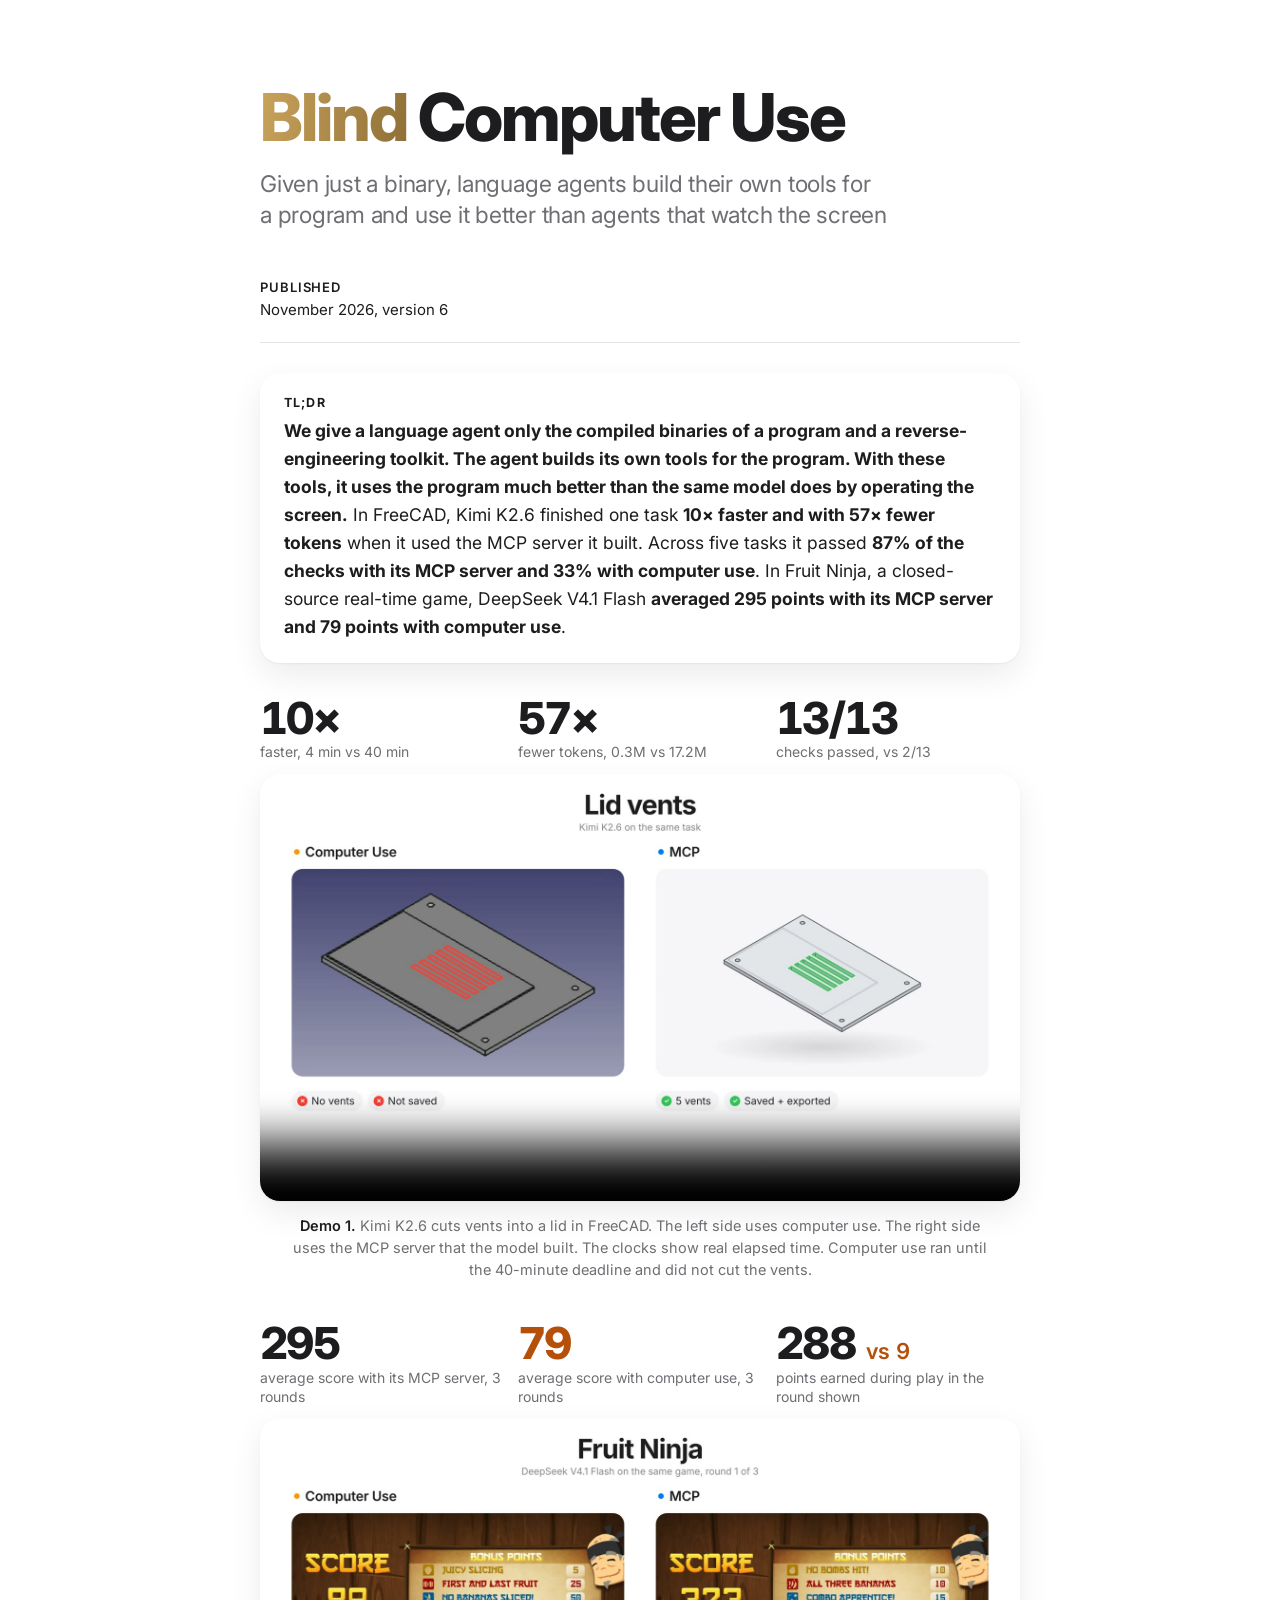
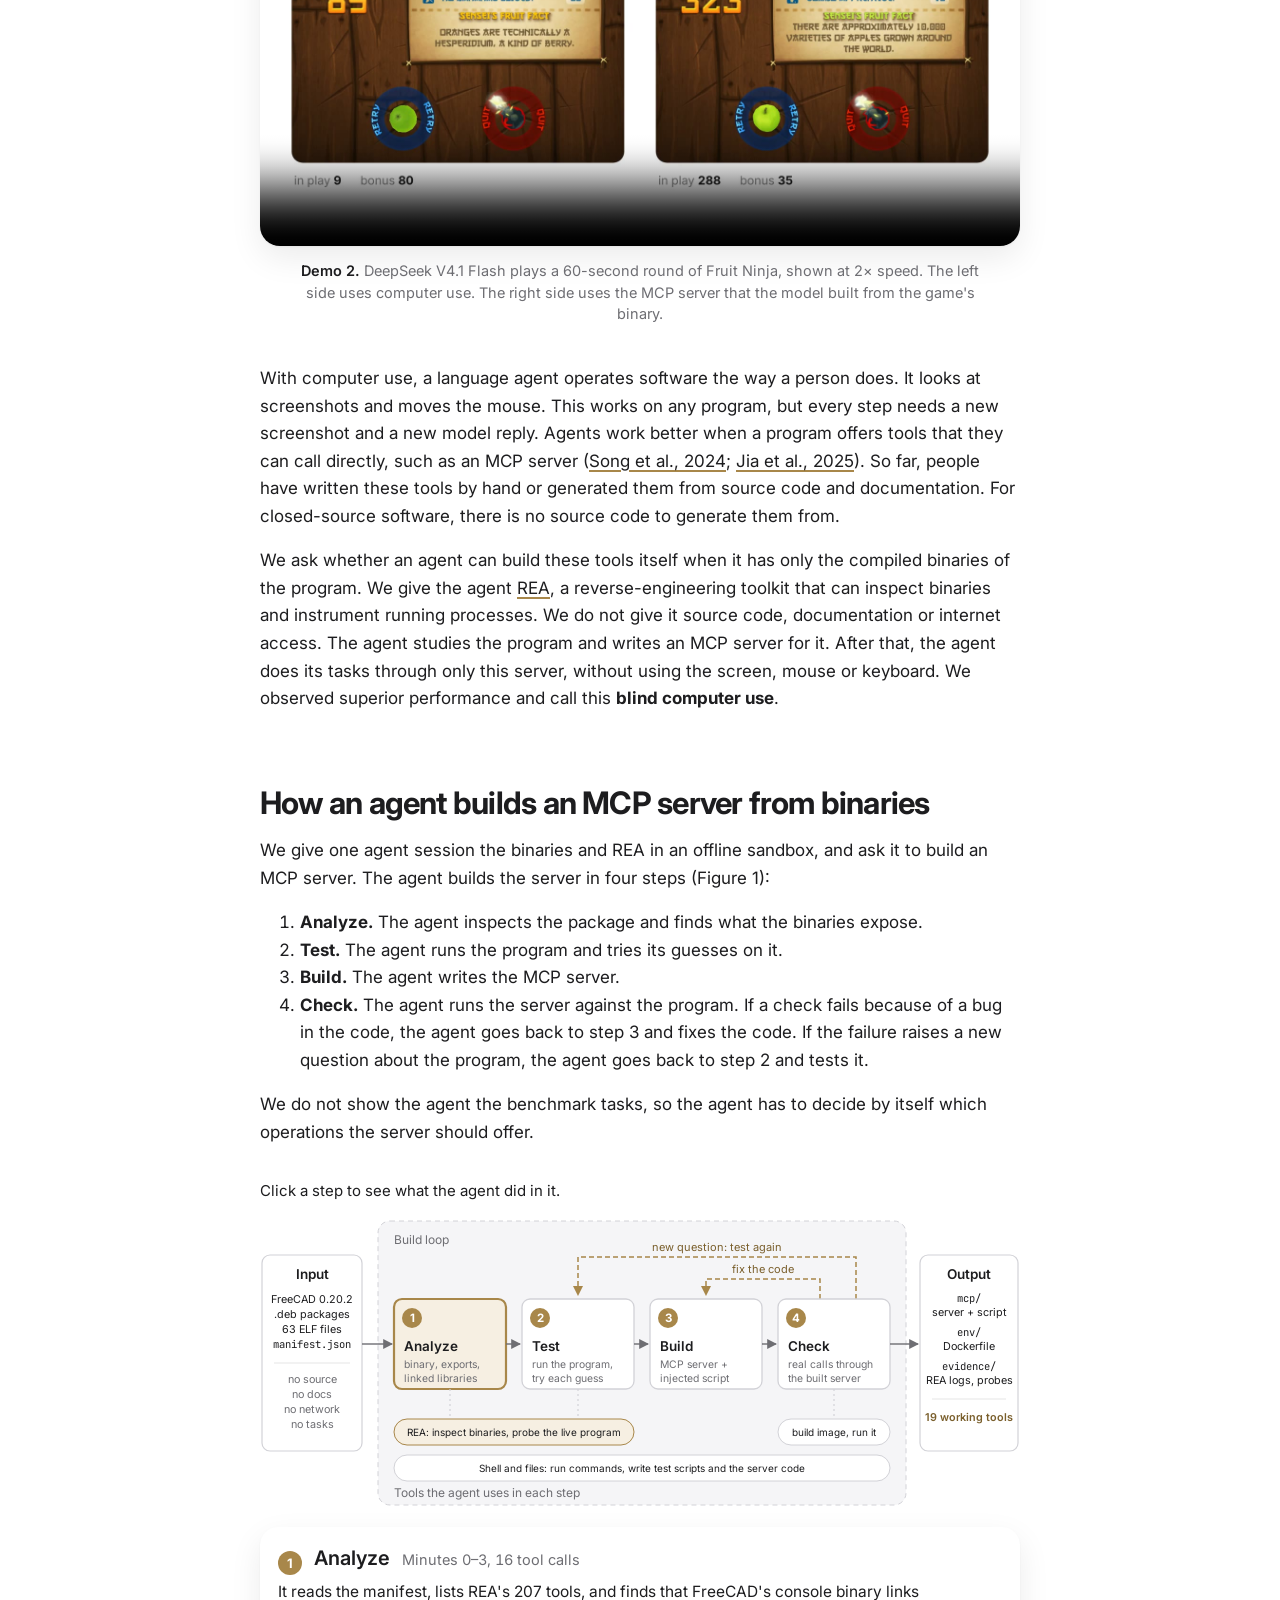
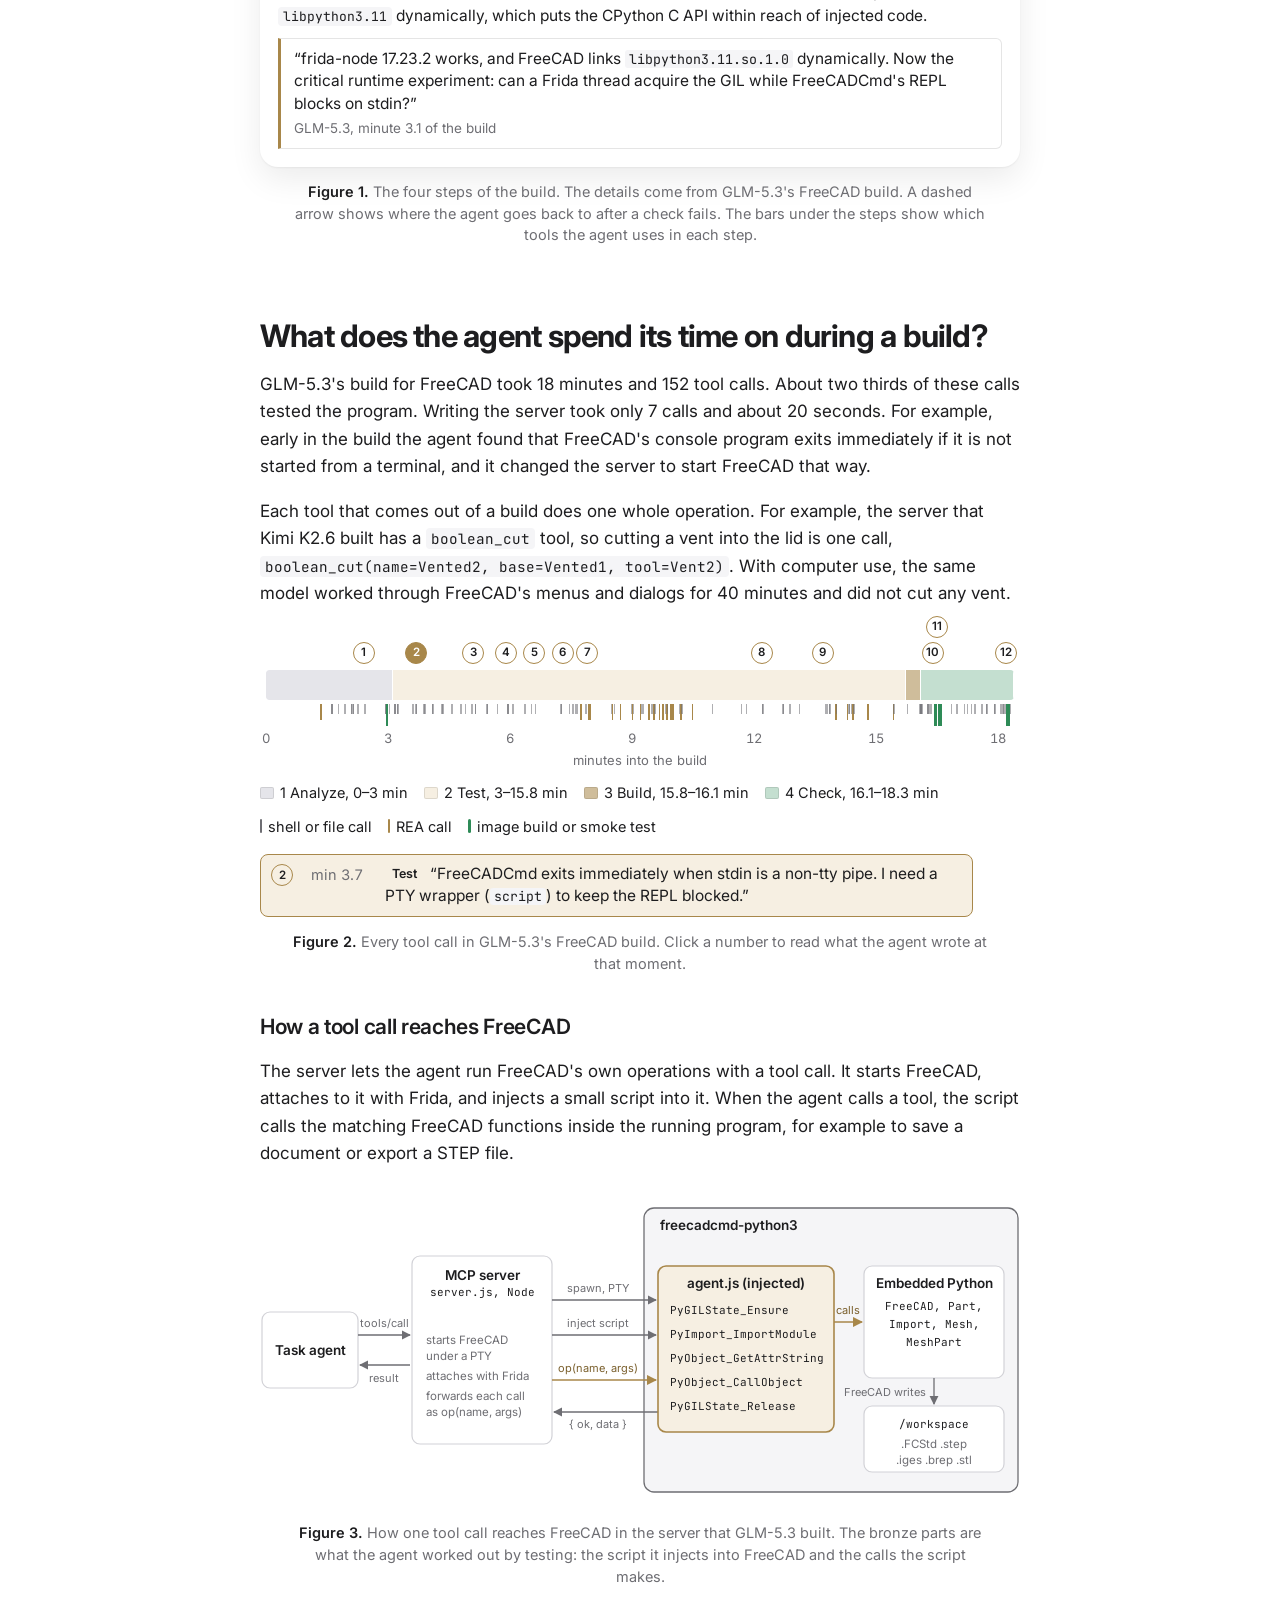
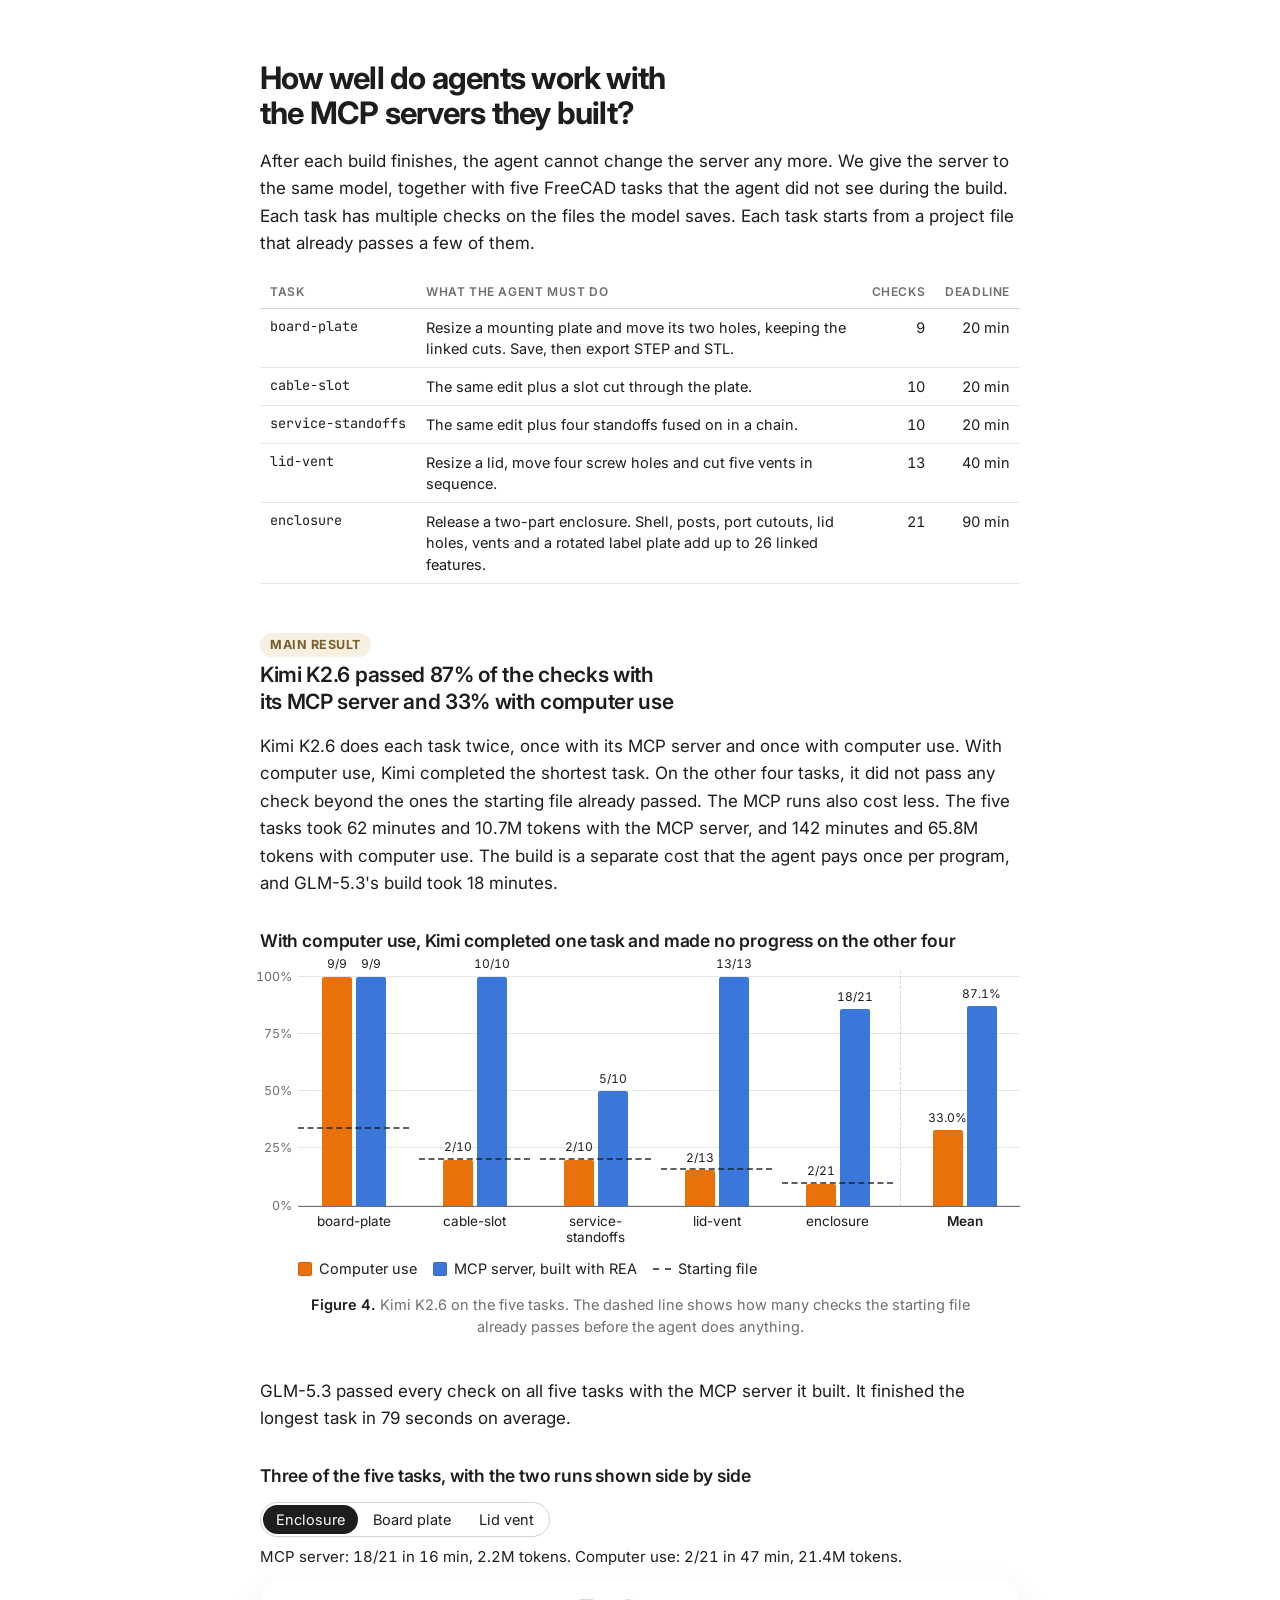
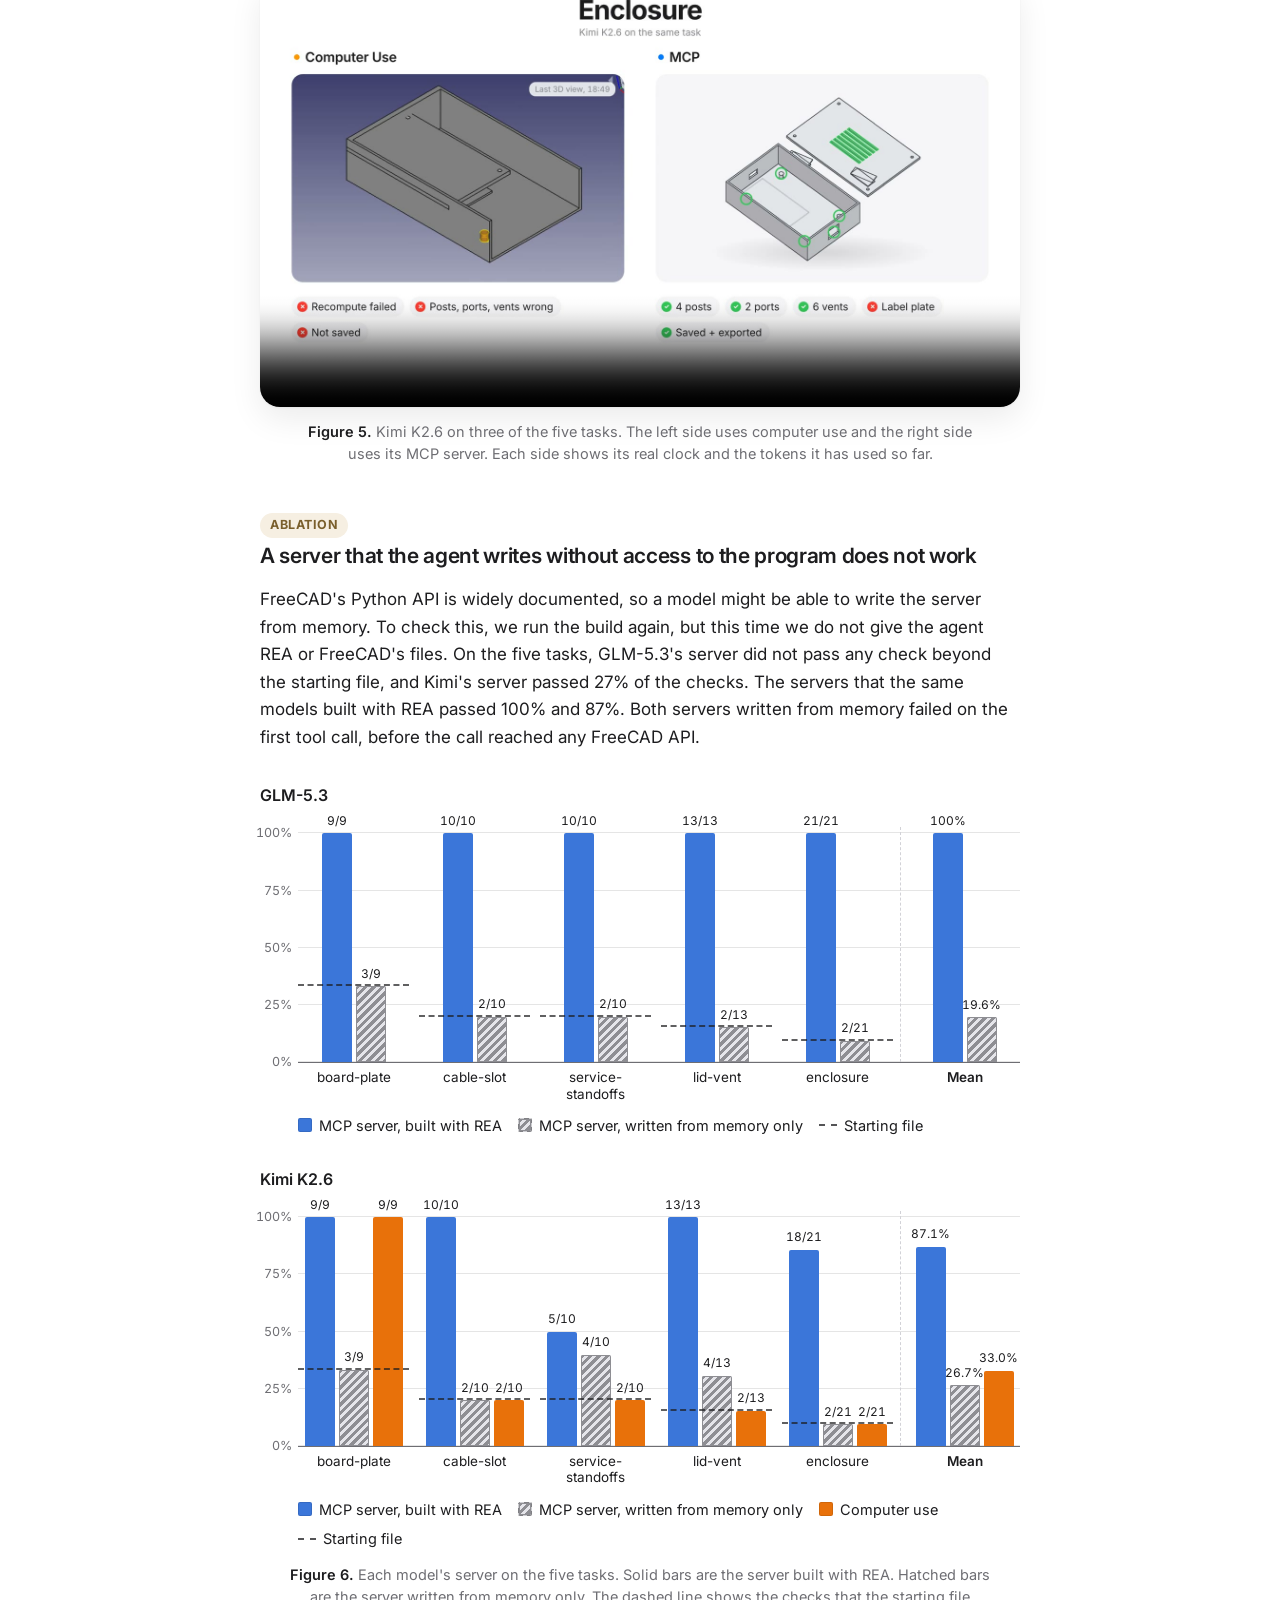
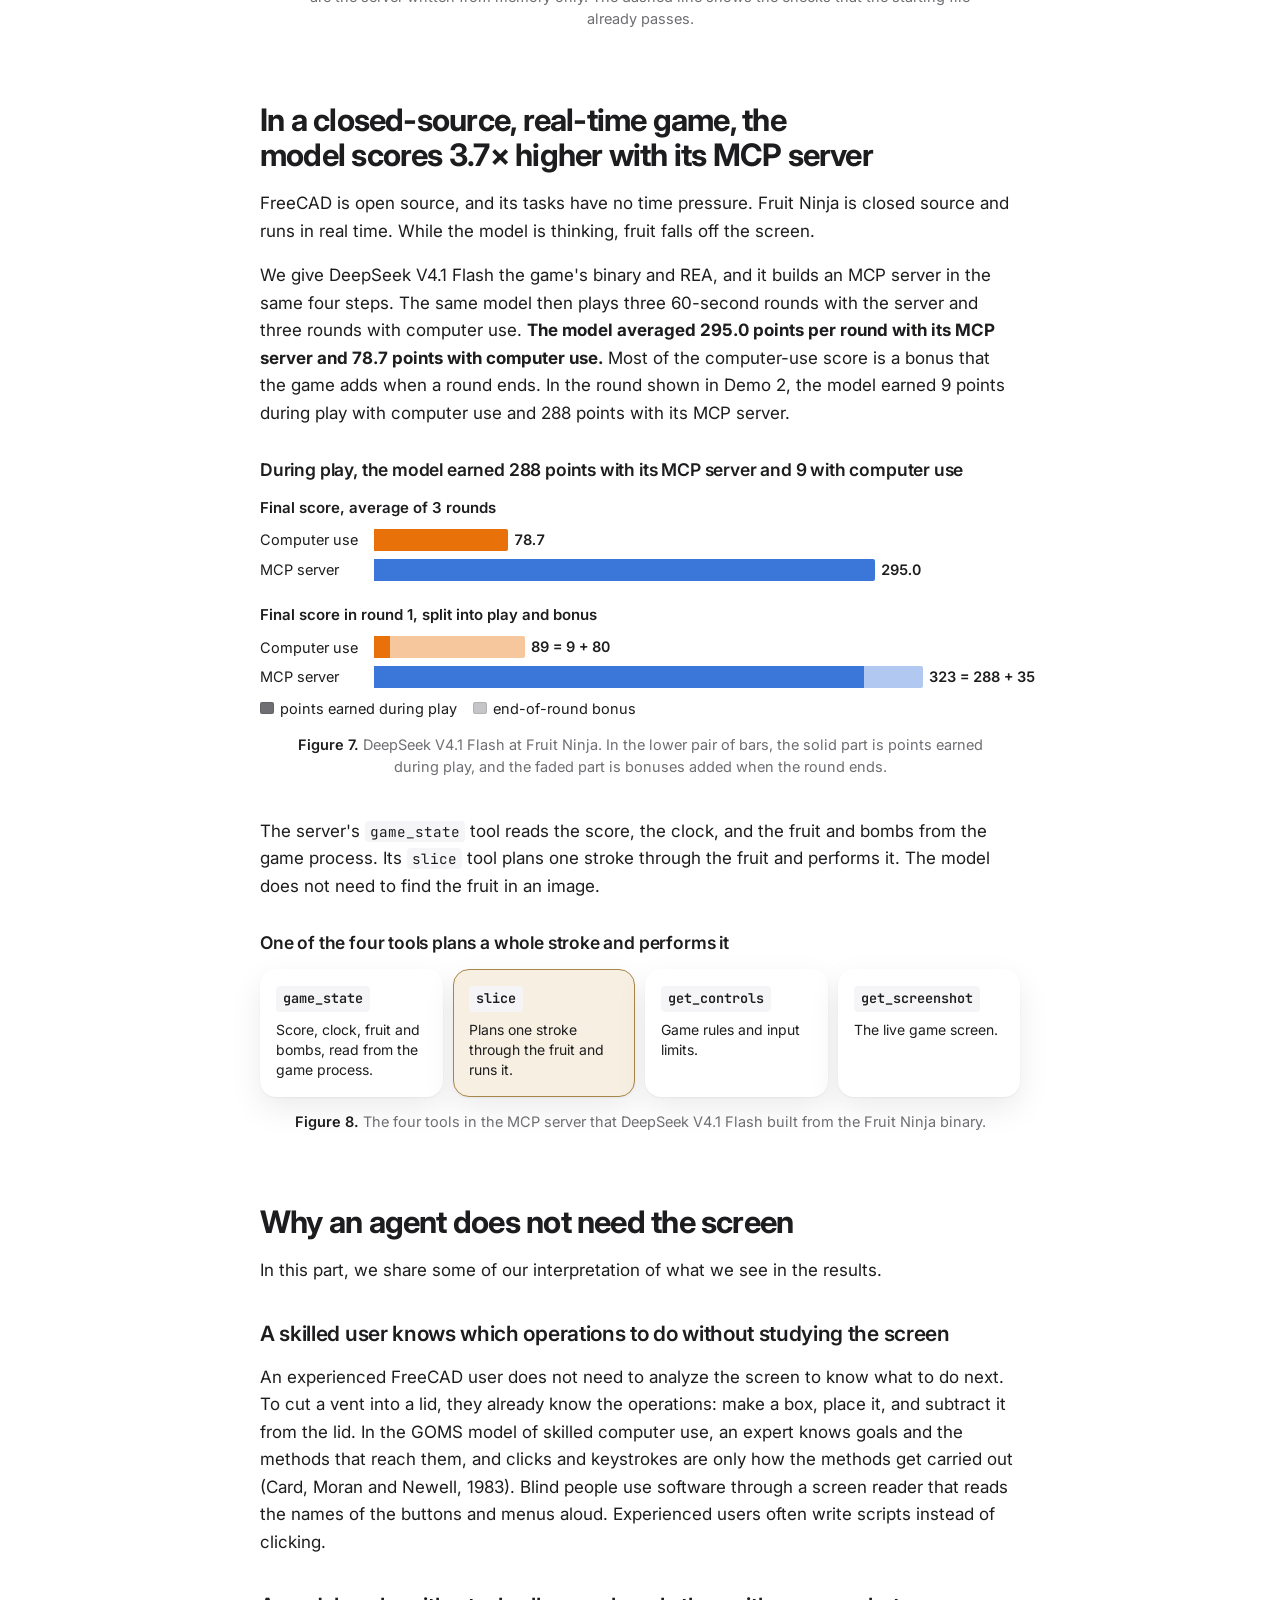
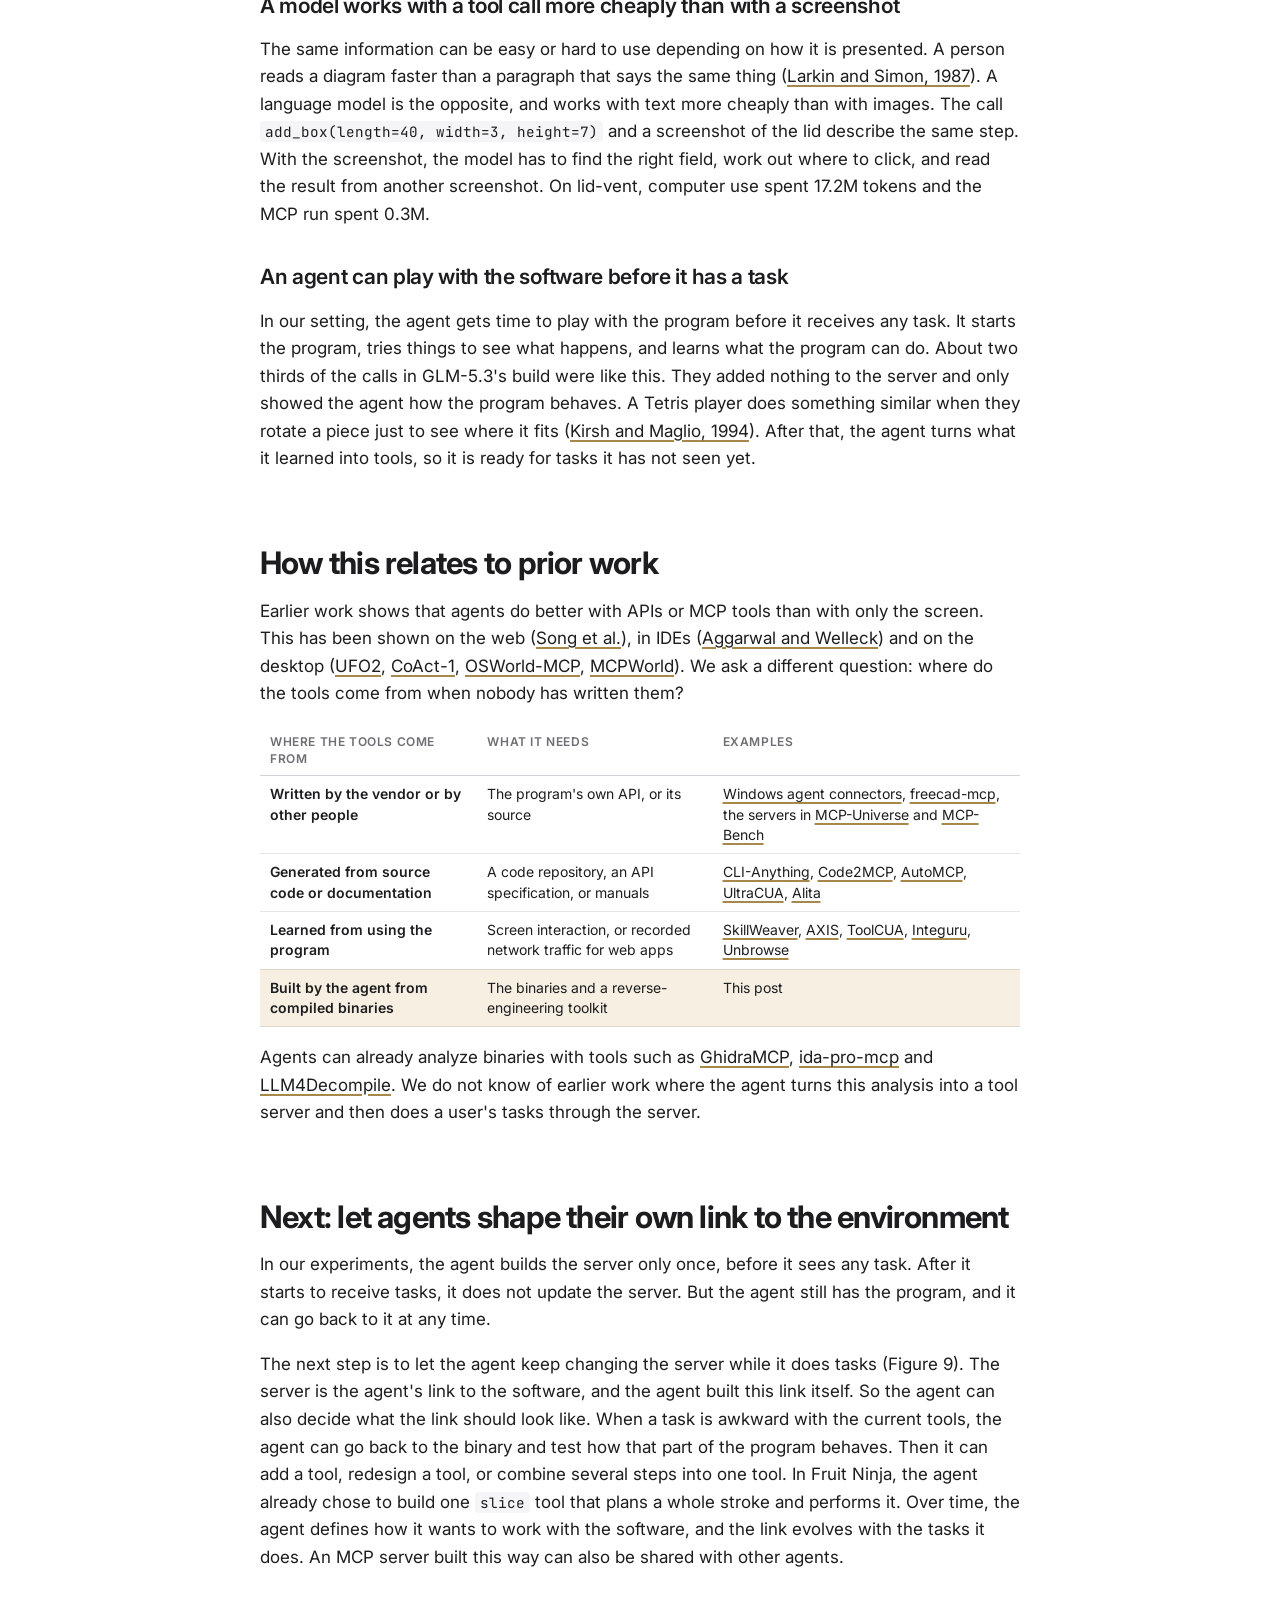
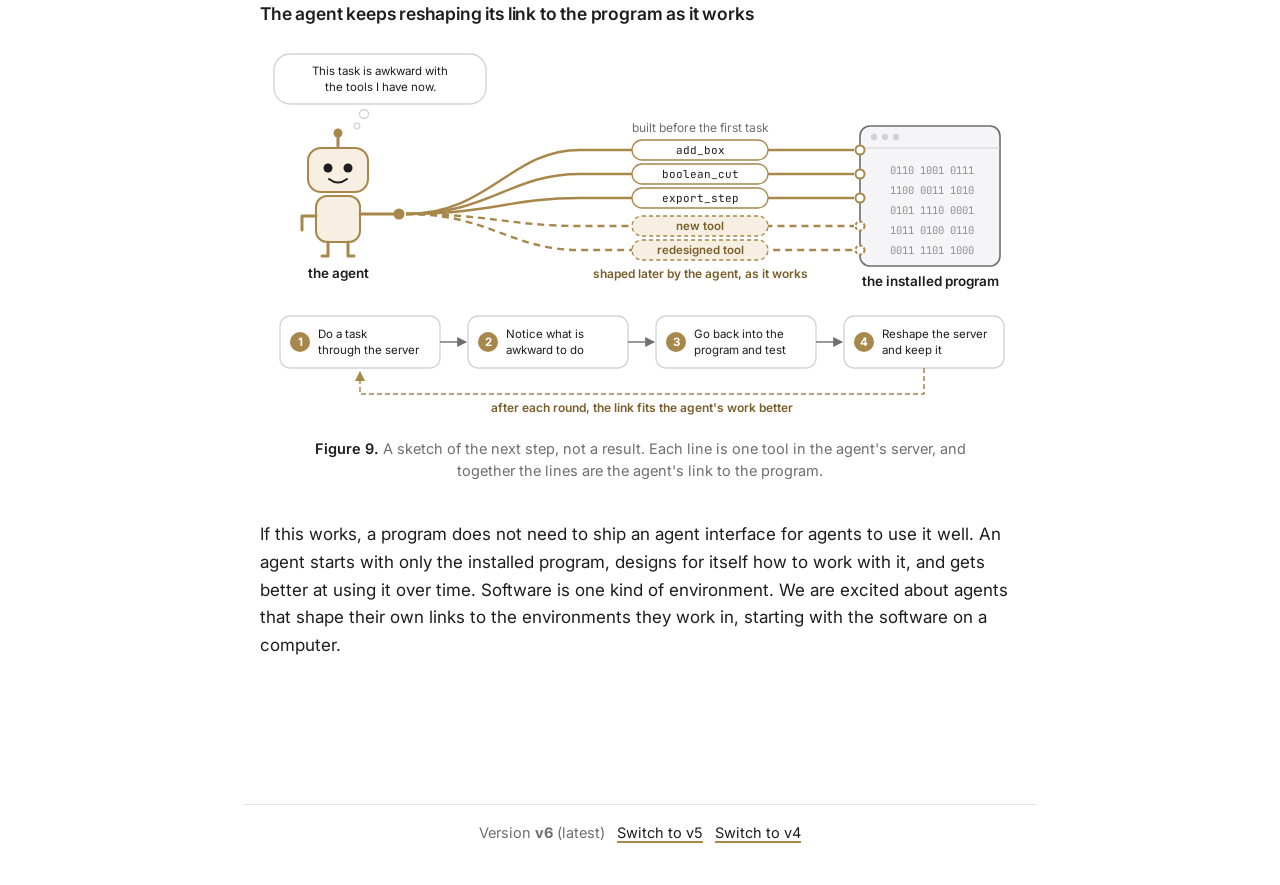
==== commit c12ad71d: "Add an example of a built tool that replaces a long GUI sequence Co-Authored-By: Claude Fable 5.2 <n" ====
--- a/index.html
+++ b/index.html
@@ -259,6 +259,7 @@
   <!-- ===================================================== -->
   <h2 id="build">What does the agent spend its time on during a build?</h2>
   <p>GLM-5.3's build for FreeCAD took 18 minutes and 152 tool calls. About two thirds of these calls tested the program. Writing the server took only 7 calls and about 20 seconds. For example, early in the build the agent found that FreeCAD's console program exits immediately if it is not started from a terminal, and it changed the server to start FreeCAD that way.</p>
+  <p>Each tool that comes out of a build does one whole operation. For example, the server that Kimi K2.6 built has a <code>boolean_cut</code> tool, so cutting a vent into the lid is one call, <code>boolean_cut(name=Vented2, base=Vented1, tool=Vent2)</code>. With computer use, the same model worked through FreeCAD's menus and dialogs for 40 minutes and did not cut any vent.</p>
 
   <figure class="tl" id="fig-tl">
     <div class="tl-area">
